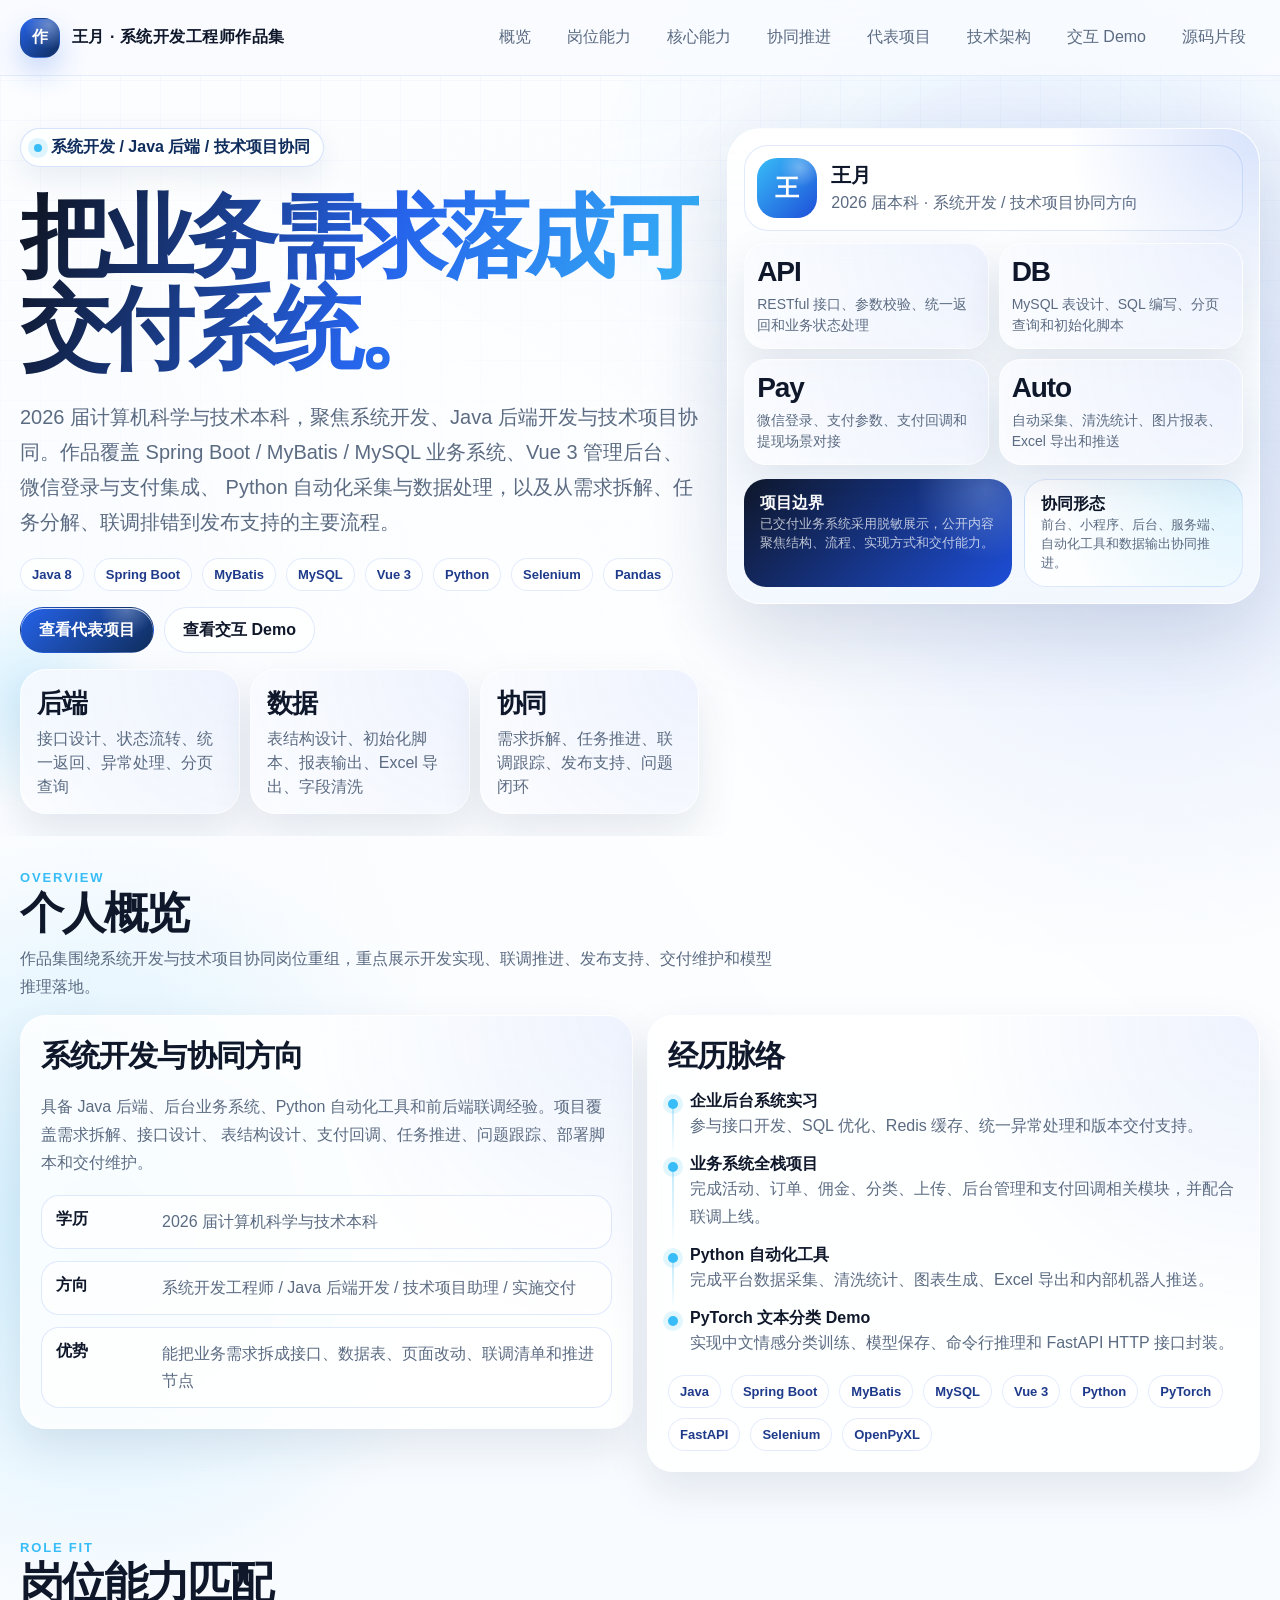
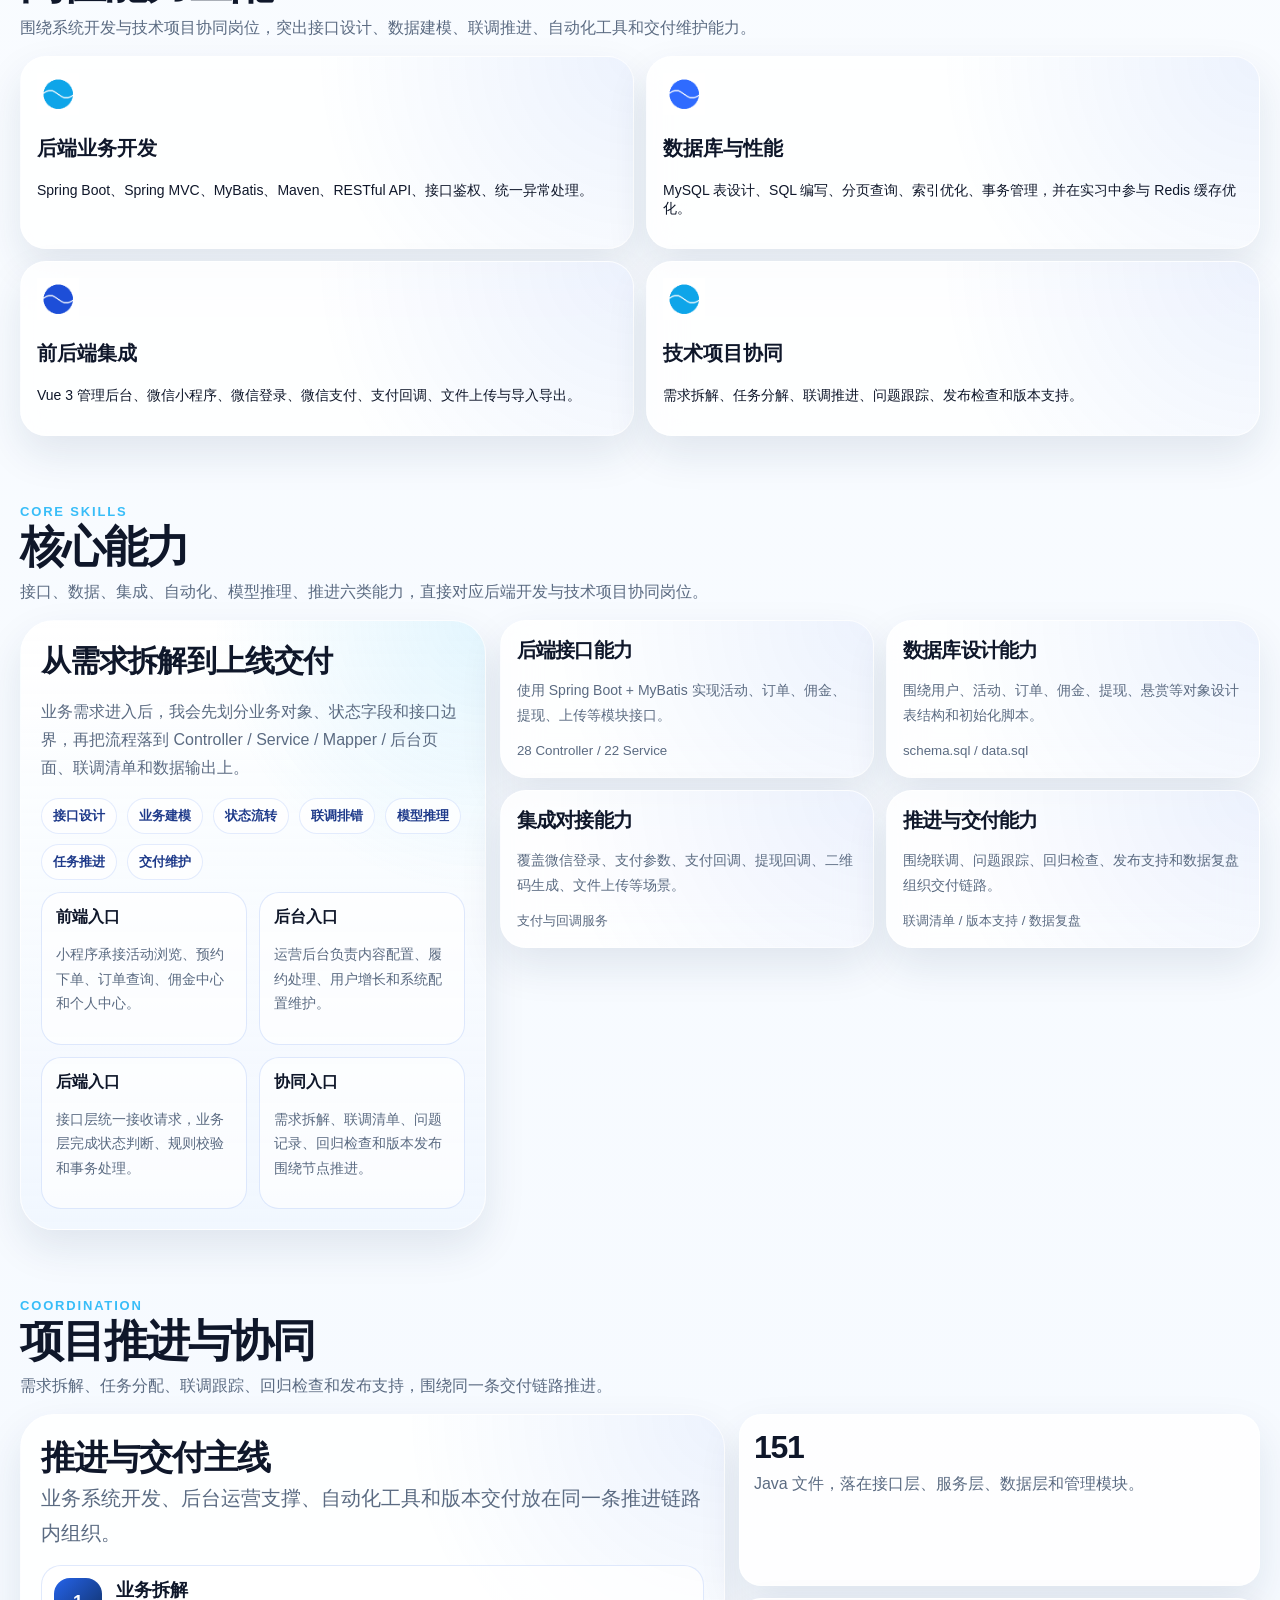
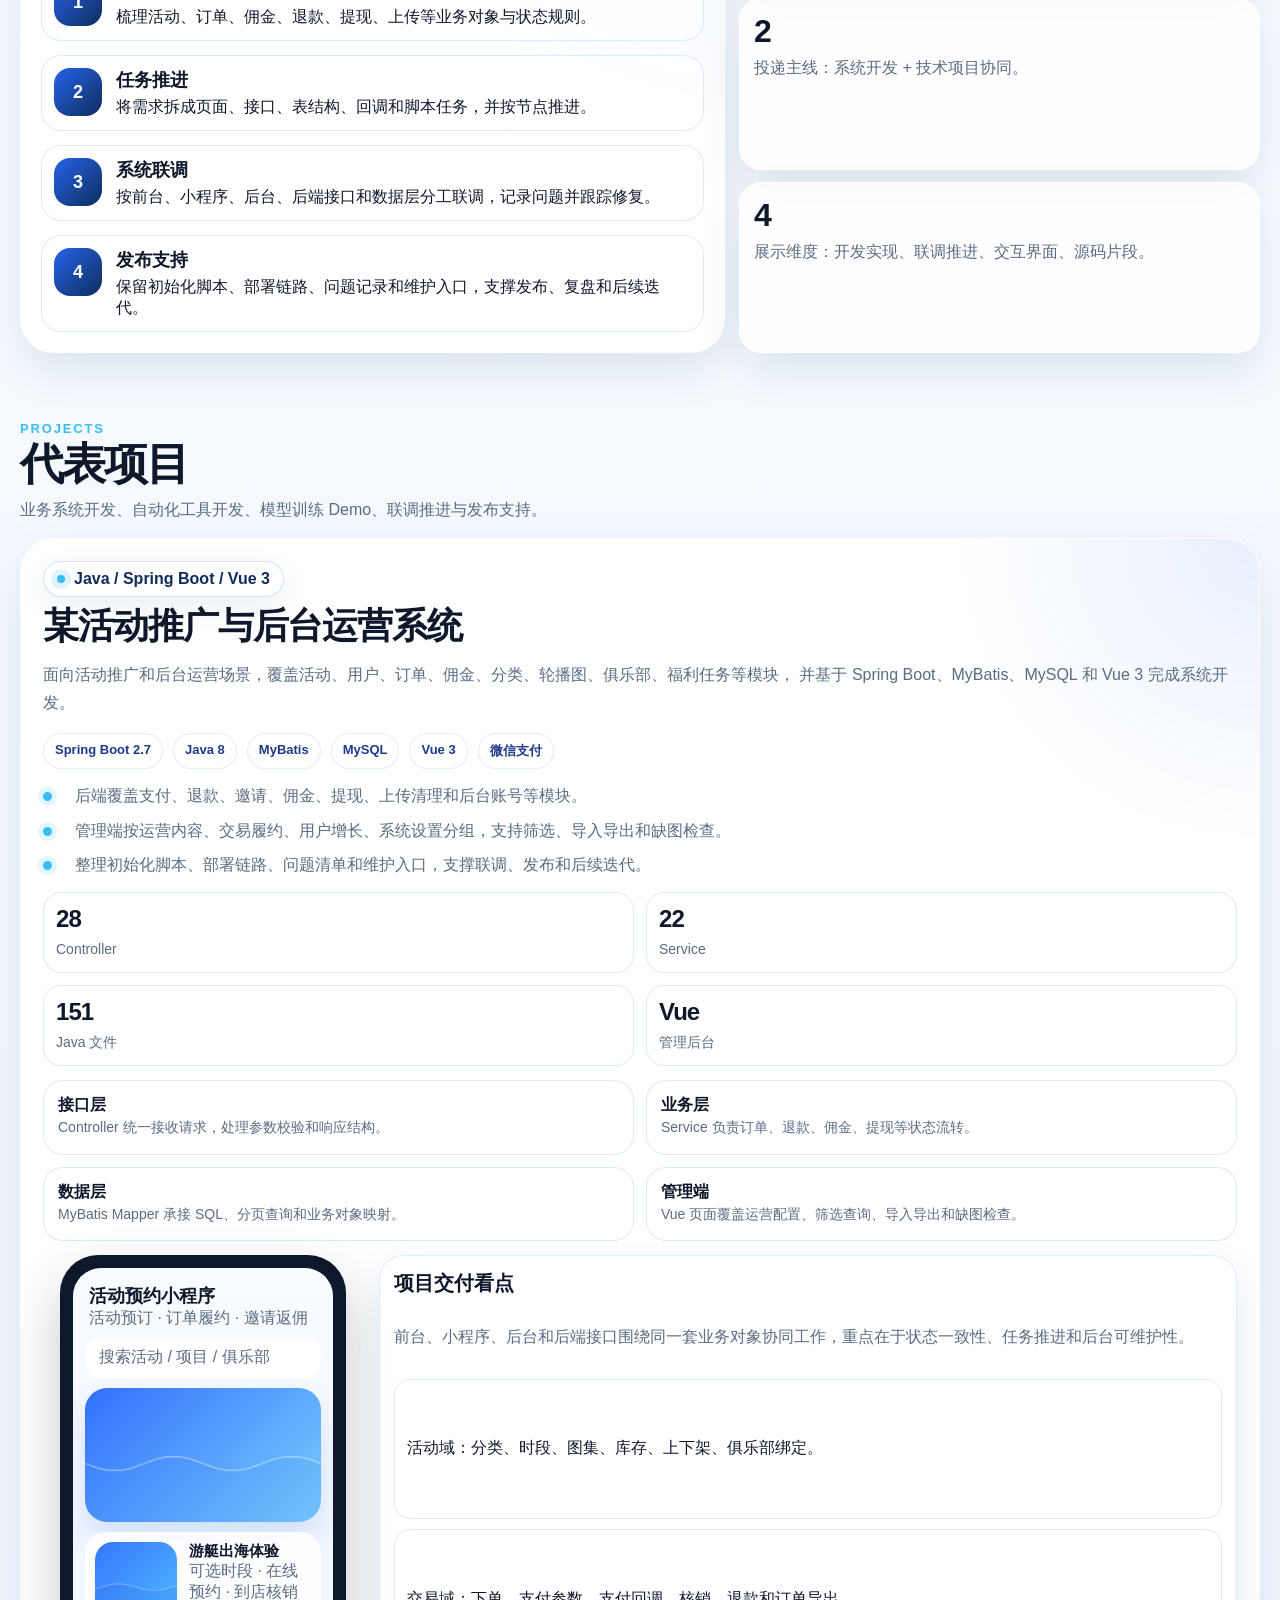
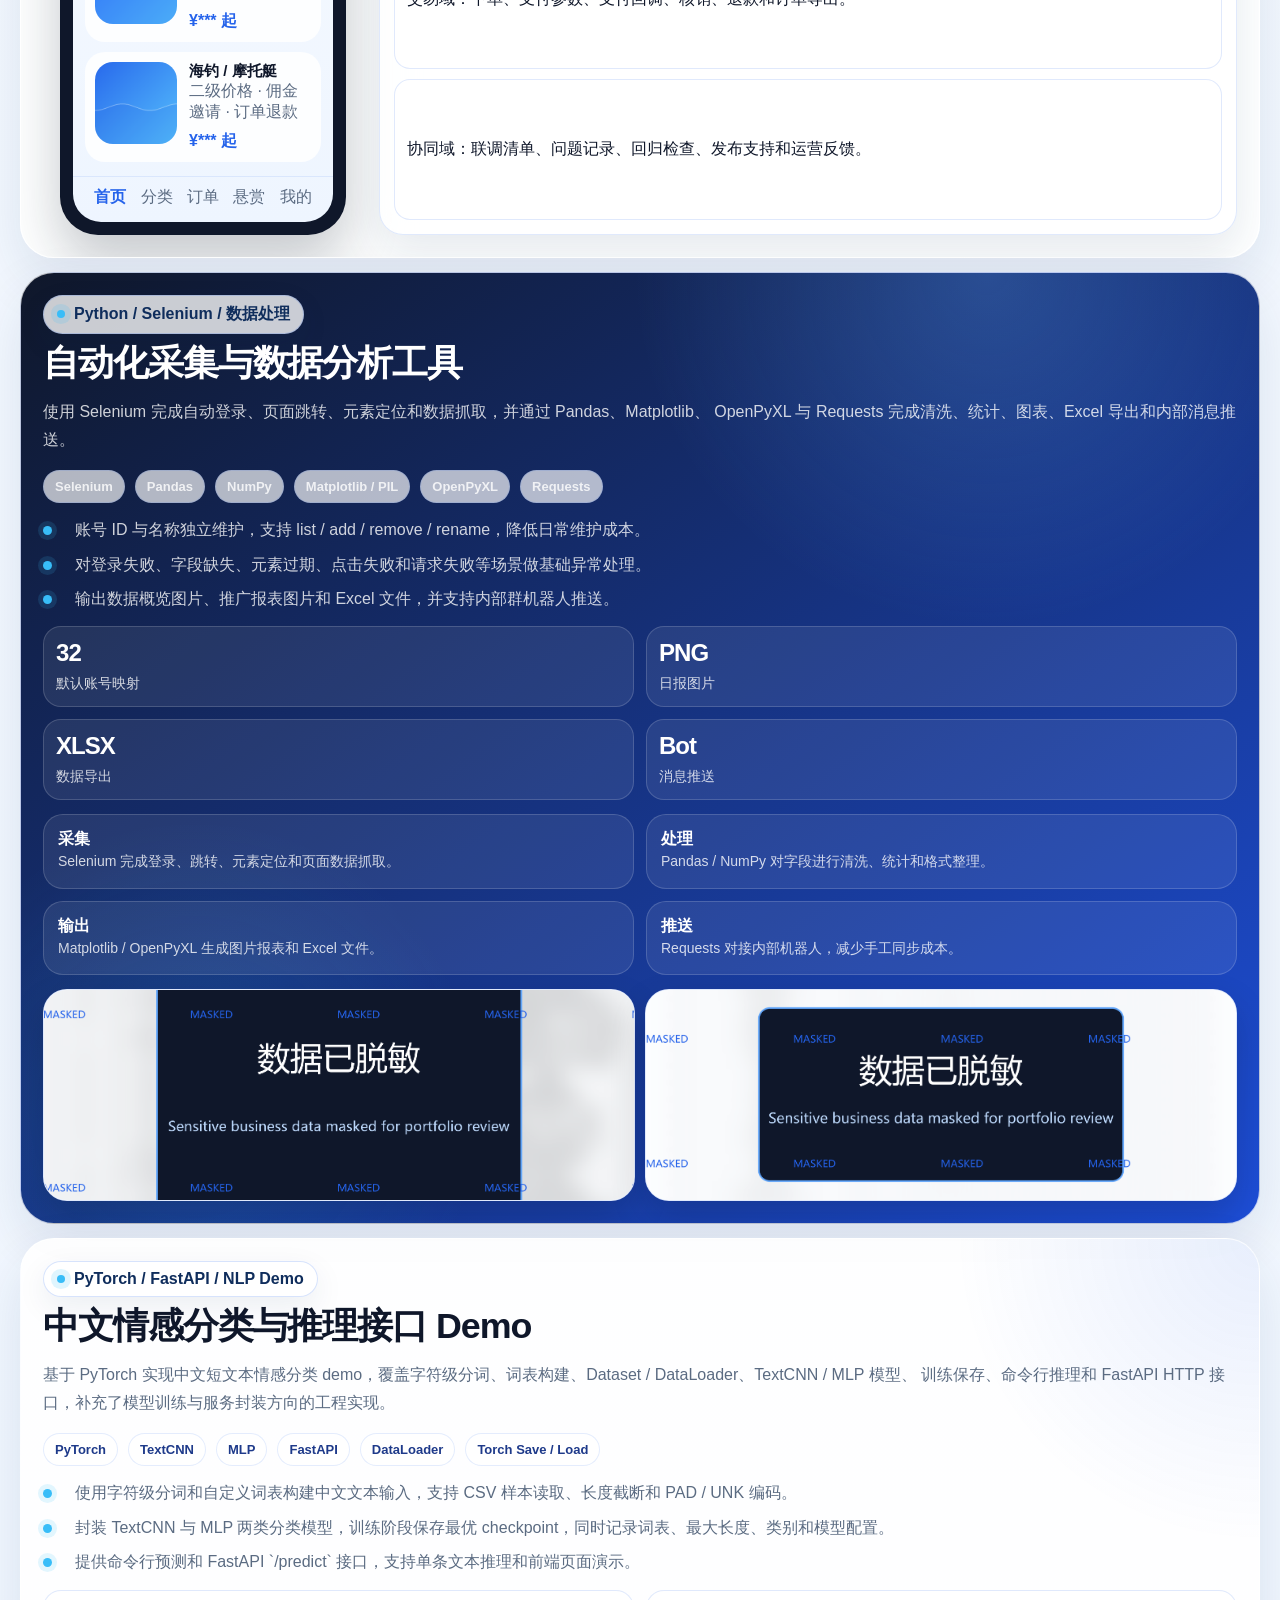
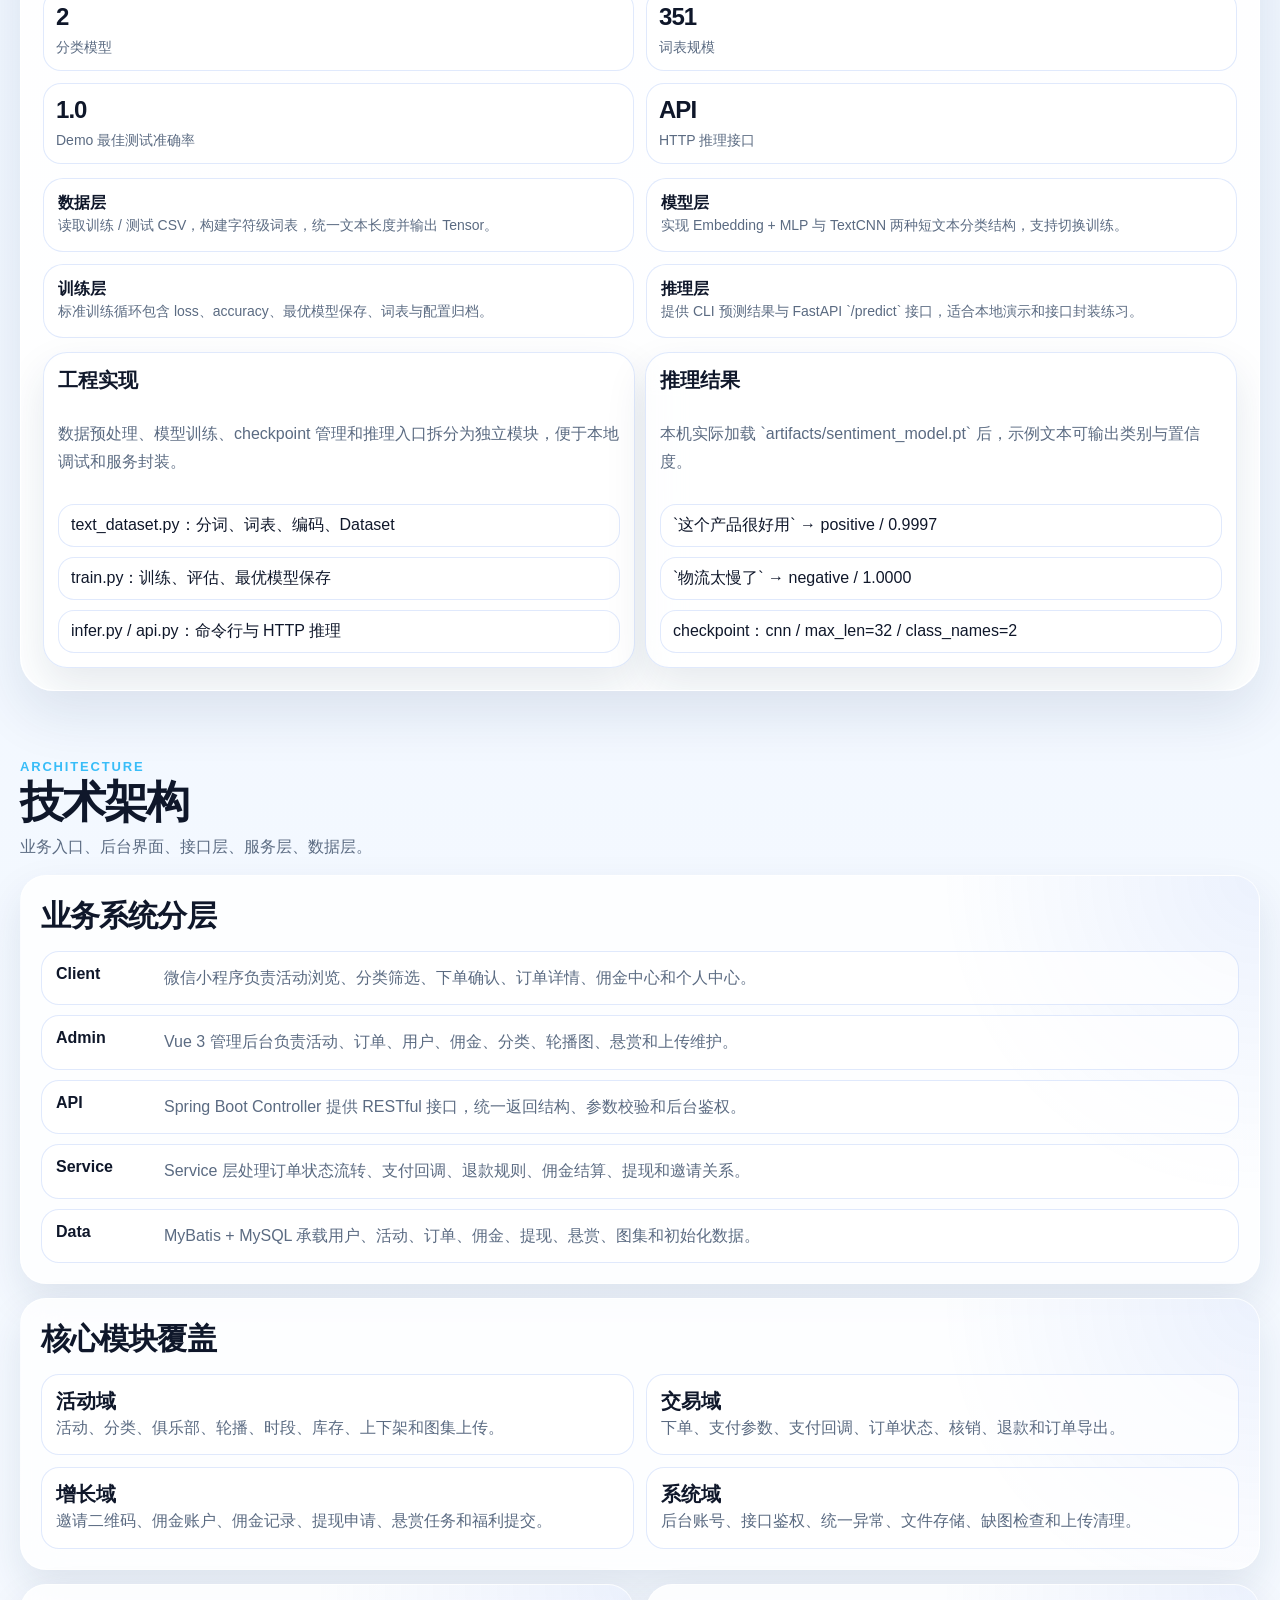
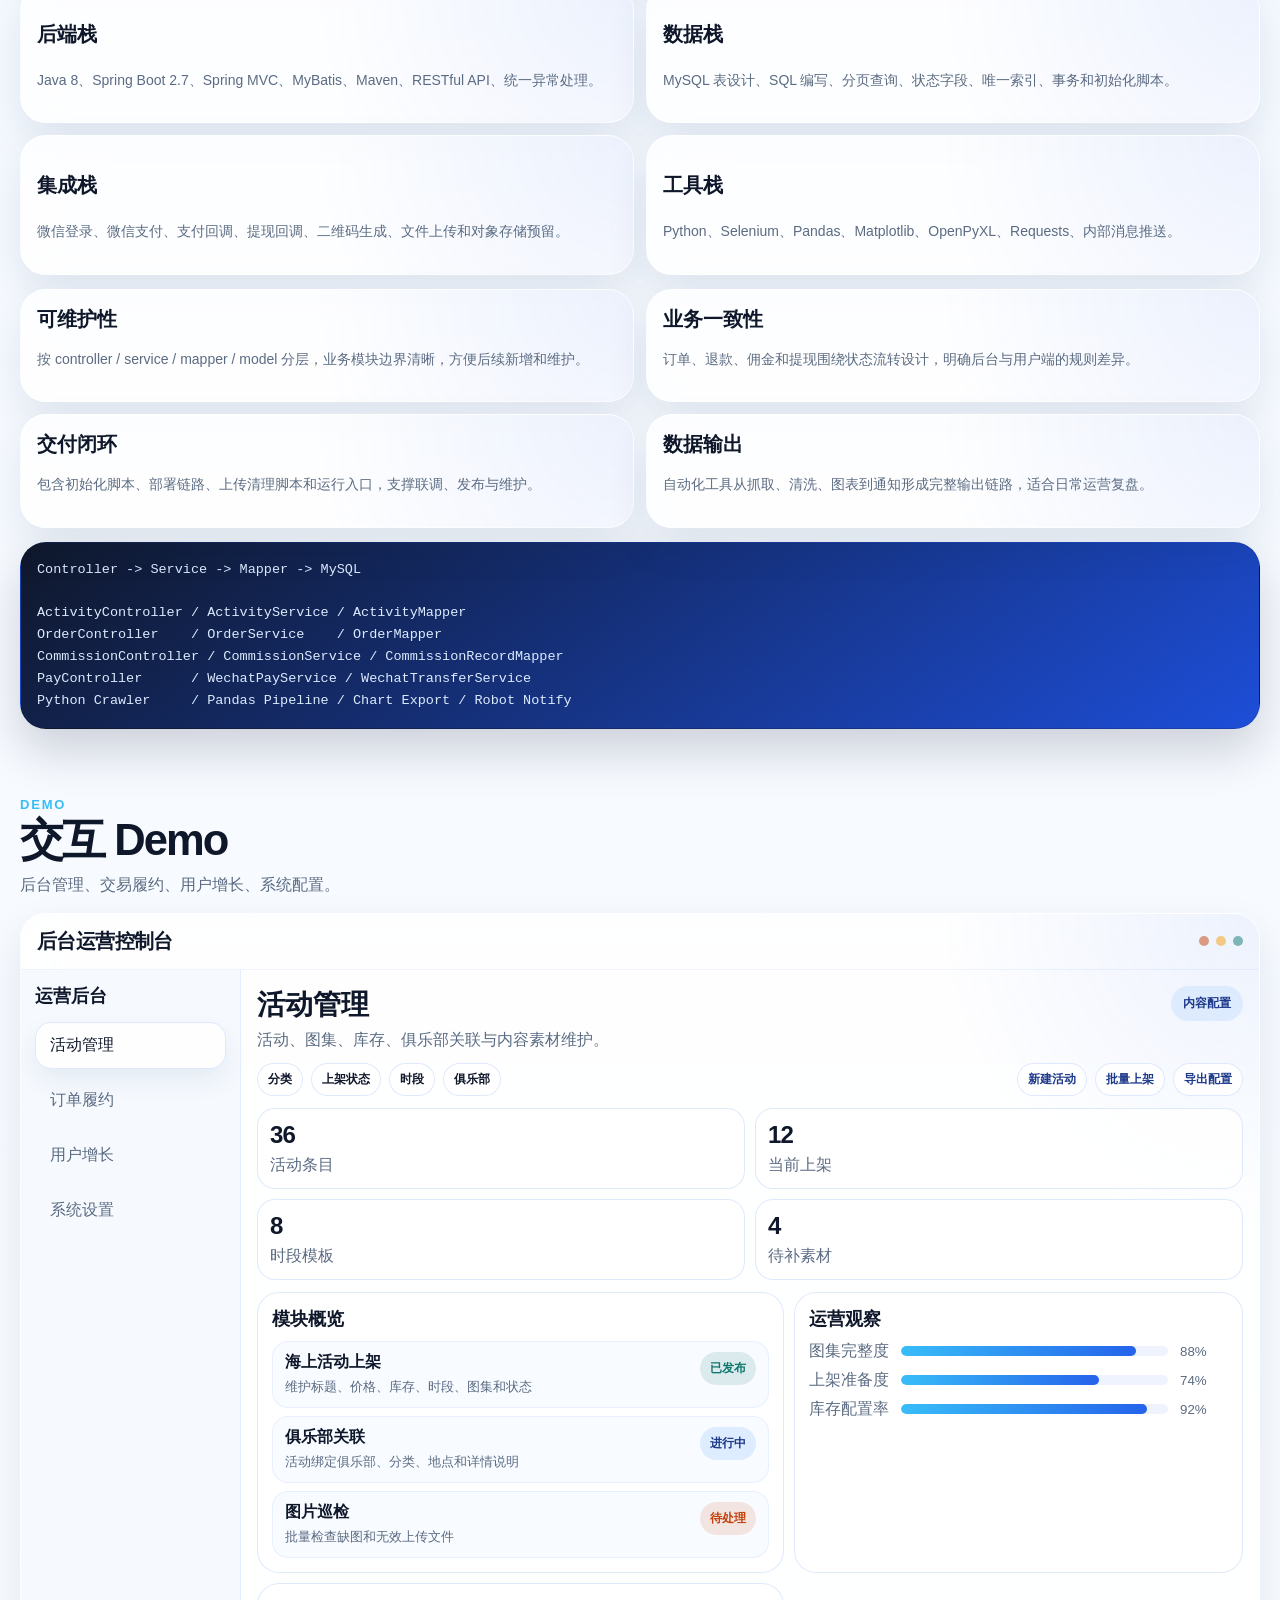
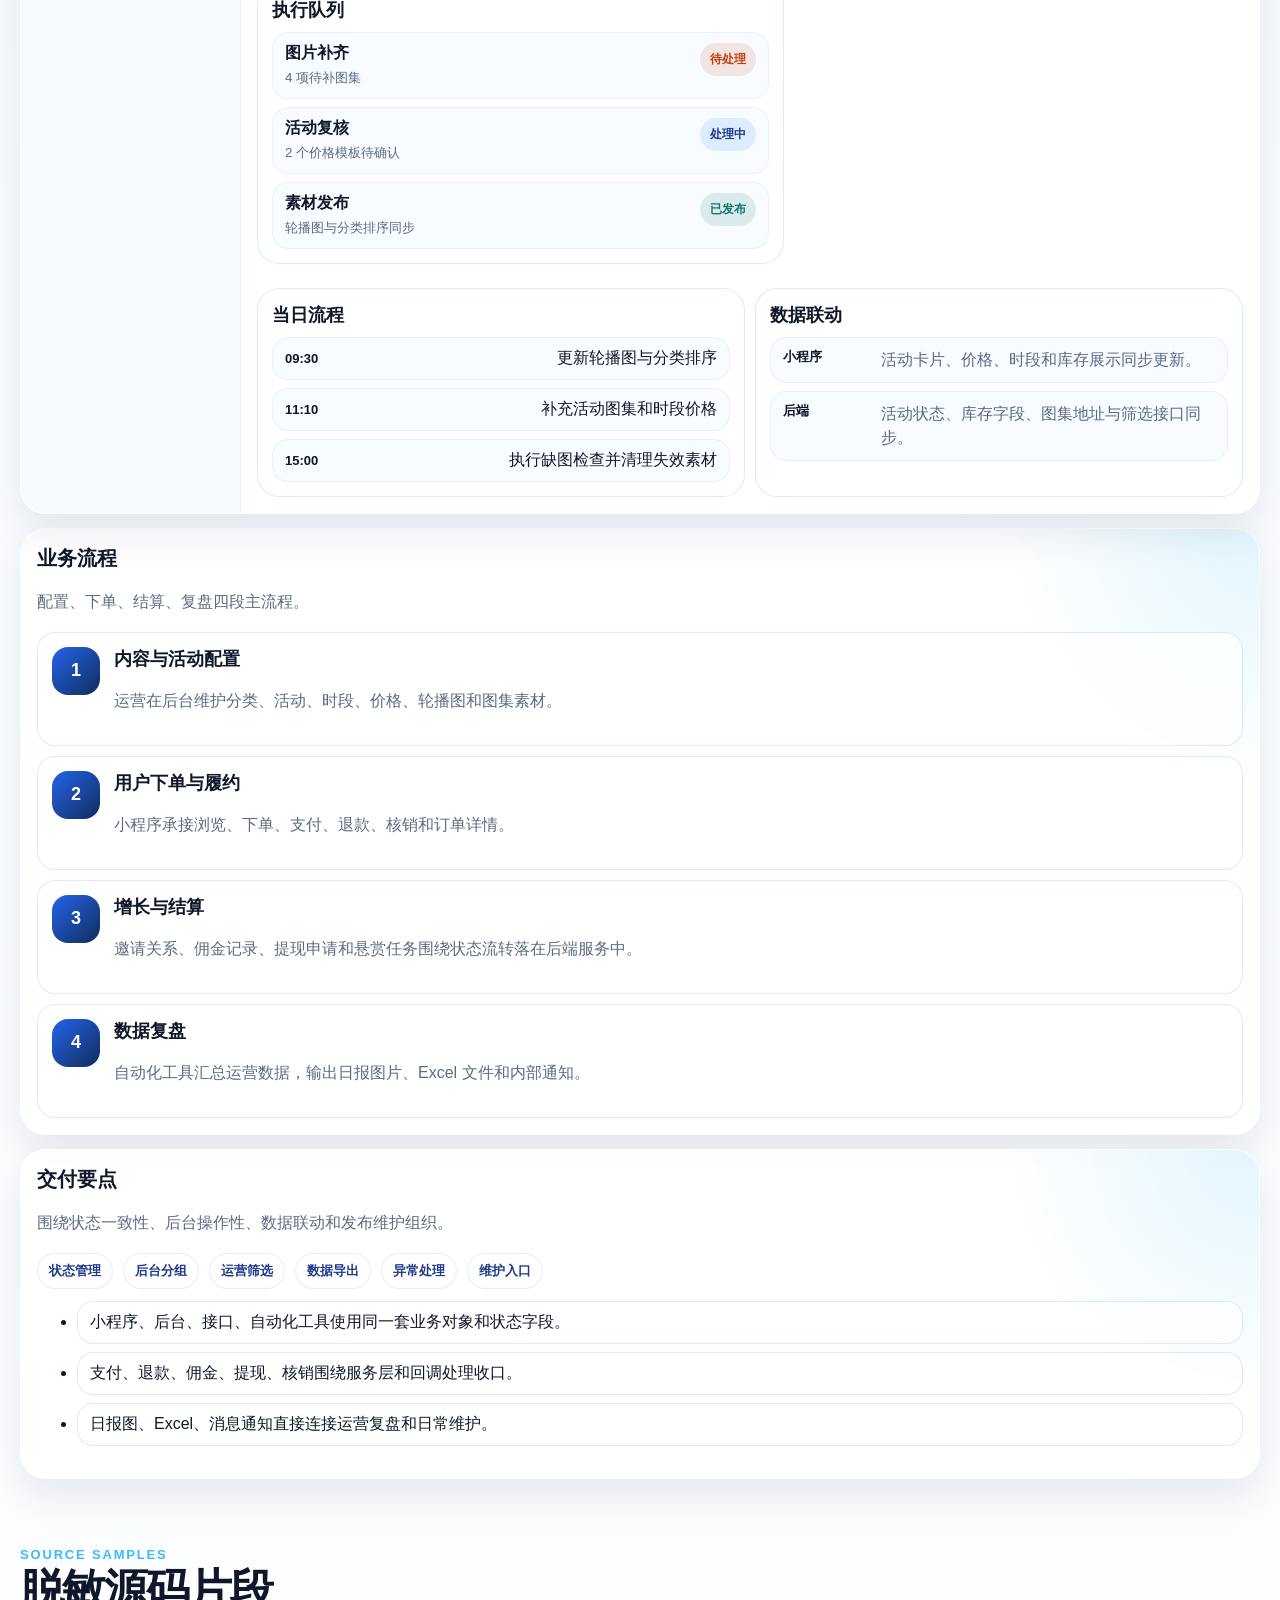
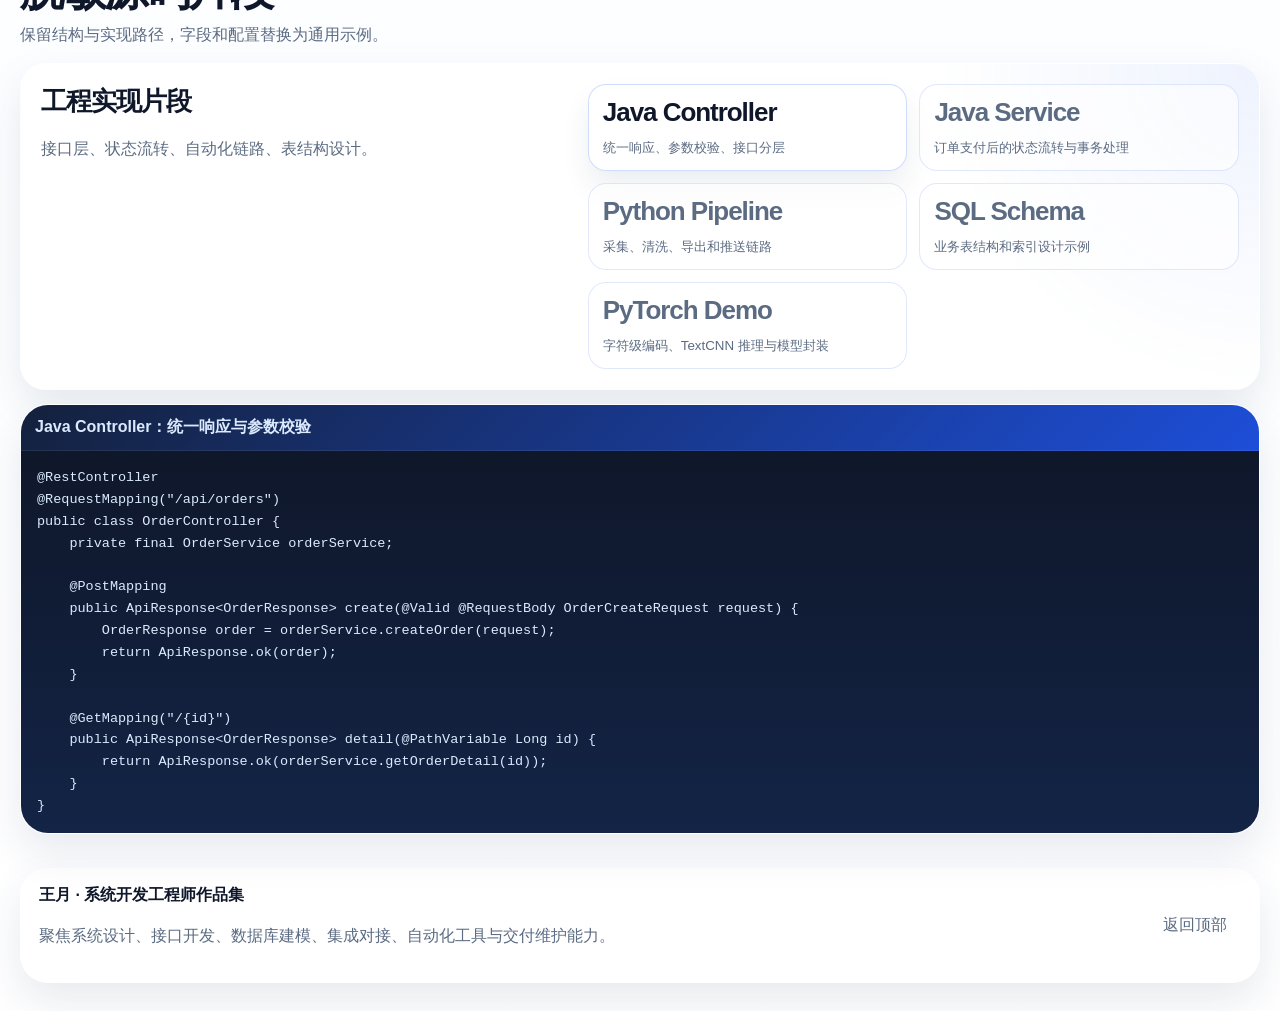
==== index.html @ f0fcd85a "add pytorch sentiment demo to portfolio" ====
<!doctype html>
<html lang="zh-CN">
  <head>
    <meta charset="UTF-8" />
    <meta name="viewport" content="width=device-width, initial-scale=1.0" />
    <title>王月 | 系统开发工程师作品集</title>
    <style>
      :root {
        --ink: #0f172a;
        --muted: #5b6b82;
        --muted-soft: #7f8ea3;
        --paper: #f7fbff;
        --paper-deep: #eef5ff;
        --card: rgba(255, 255, 255, 0.82);
        --line: rgba(37, 99, 235, 0.14);
        --line-strong: rgba(37, 99, 235, 0.22);
        --primary: #2563eb;
        --primary-deep: #0f2d5c;
        --accent: #38bdf8;
        --accent-soft: #dbeafe;
        --success: #0f766e;
        --success-soft: rgba(15, 118, 110, 0.12);
        --warning: #c2410c;
        --warning-soft: rgba(194, 65, 12, 0.12);
        --shadow-lg: 0 30px 80px rgba(15, 45, 92, 0.14);
        --shadow-md: 0 18px 42px rgba(15, 45, 92, 0.1);
        --radius-xl: 34px;
        --radius-lg: 26px;
        --radius-md: 20px;
      }

      * {
        box-sizing: border-box;
      }

      html {
        scroll-behavior: smooth;
      }

      body {
        margin: 0;
        color: var(--ink);
        font-family: "Microsoft YaHei", "Noto Sans SC", "PingFang SC", sans-serif;
        background:
          radial-gradient(circle at 8% 10%, rgba(56, 189, 248, 0.22), transparent 24rem),
          radial-gradient(circle at 88% 4%, rgba(37, 99, 235, 0.18), transparent 30rem),
          linear-gradient(180deg, #fbfdff 0%, #f1f7ff 52%, #ffffff 100%);
        overflow-x: hidden;
      }

      body::before {
        content: "";
        position: fixed;
        inset: 0;
        z-index: -2;
        pointer-events: none;
        background-image:
          linear-gradient(rgba(37, 99, 235, 0.04) 1px, transparent 1px),
          linear-gradient(90deg, rgba(37, 99, 235, 0.04) 1px, transparent 1px);
        background-size: 40px 40px;
        mask-image: linear-gradient(to bottom, rgba(0, 0, 0, 0.8), transparent 76%);
      }

      body::after {
        content: "";
        position: fixed;
        inset: -20%;
        z-index: -1;
        pointer-events: none;
        background:
          conic-gradient(from 90deg at 20% 24%, transparent, rgba(255, 255, 255, 0.64), transparent 26%),
          radial-gradient(circle at 70% 32%, rgba(147, 197, 253, 0.16), transparent 26rem);
        opacity: 0.9;
      }

      img {
        display: block;
        max-width: 100%;
      }

      button,
      a {
        font: inherit;
      }

      .shell {
        width: min(1280px, calc(100% - 40px));
        margin: 0 auto;
      }

      .nav {
        position: sticky;
        top: 0;
        z-index: 30;
        border-bottom: 1px solid rgba(37, 99, 235, 0.09);
        background: rgba(248, 251, 255, 0.84);
        backdrop-filter: blur(22px) saturate(1.2);
      }

      .nav-inner {
        display: flex;
        align-items: center;
        justify-content: space-between;
        gap: 24px;
        padding: 16px 0;
      }

      .brand {
        display: flex;
        align-items: center;
        gap: 12px;
        font-weight: 900;
        letter-spacing: 0.03em;
      }

      .brand-mark {
        display: grid;
        width: 40px;
        height: 40px;
        place-items: center;
        border: 1px solid rgba(37, 99, 235, 0.18);
        border-radius: 16px;
        color: #fff;
        background:
          radial-gradient(circle at 72% 16%, rgba(255, 255, 255, 0.34), transparent 24px),
          linear-gradient(135deg, var(--primary), var(--primary-deep));
        box-shadow: 0 14px 28px rgba(37, 99, 235, 0.24);
      }

      .nav-links {
        display: flex;
        flex-wrap: wrap;
        justify-content: flex-end;
        gap: 8px;
        scrollbar-width: none;
      }

      .nav-links::-webkit-scrollbar {
        display: none;
      }

      .nav-links a,
      .footer-link {
        padding: 10px 13px;
        border: 1px solid transparent;
        border-radius: 999px;
        color: var(--muted);
        text-decoration: none;
        transition: 0.2s ease;
        white-space: nowrap;
      }

      .nav-links a:hover,
      .footer-link:hover {
        border-color: var(--line);
        color: var(--ink);
        background: rgba(255, 255, 255, 0.82);
      }

      .hero {
        position: relative;
        padding: 52px 0 22px;
        overflow: hidden;
      }

      .hero::before {
        content: "";
        position: absolute;
        right: min(8vw, 110px);
        top: 92px;
        width: 180px;
        height: 180px;
        border: 1px solid rgba(37, 99, 235, 0.1);
        border-radius: 48px;
        background: rgba(255, 255, 255, 0.36);
        transform: rotate(18deg);
      }

      .hero::after {
        content: "";
        position: absolute;
        left: -80px;
        bottom: 28px;
        width: 220px;
        height: 220px;
        border-radius: 50%;
        background: radial-gradient(circle, rgba(56, 189, 248, 0.18), transparent 72%);
      }

      .hero-grid {
        position: relative;
        z-index: 1;
        display: grid;
        grid-template-columns: minmax(0, 1.02fr) minmax(380px, 0.8fr);
        gap: clamp(18px, 2.8vw, 28px);
        align-items: start;
      }

      .eyebrow {
        display: inline-flex;
        align-items: center;
        gap: 9px;
        padding: 8px 13px;
        border: 1px solid rgba(37, 99, 235, 0.18);
        border-radius: 999px;
        color: var(--primary-deep);
        font-weight: 800;
        background: rgba(255, 255, 255, 0.78);
        box-shadow: 0 10px 30px rgba(15, 45, 92, 0.08);
      }

      .dot {
        width: 8px;
        height: 8px;
        border-radius: 50%;
        background: var(--accent);
        box-shadow: 0 0 0 6px rgba(56, 189, 248, 0.16);
      }

      h1 {
        max-width: 850px;
        margin: 20px 0 18px;
        font-size: clamp(46px, 7vw, 96px);
        line-height: 1.02;
        letter-spacing: -0.065em;
        padding: 0.06em 0 0.08em;
        color: transparent;
        background: linear-gradient(112deg, #0f172a 4%, #2563eb 52%, #38bdf8 100%);
        background-clip: text;
        -webkit-background-clip: text;
      }

      .hero-lead,
      .section-note,
      .panel-note,
      .card p,
      .project p,
      .overview-card p,
      .timeline-item span,
      .stack-card p,
      .proof-card p,
      .ability-card p,
      .ability-column p,
      .source-copy p,
      .project-copy p,
      .pipeline-copy p,
      .mini-journal p,
      .footer-panel p {
        color: var(--muted);
        line-height: 1.75;
      }

      .hero-lead {
        max-width: 760px;
        margin: 0;
        font-size: clamp(16px, 1.7vw, 20px);
      }

      .hero-lead strong {
        color: var(--ink);
      }

      .hero-actions {
        display: flex;
        flex-wrap: wrap;
        gap: 10px;
        margin-top: 16px;
      }

      .btn {
        display: inline-flex;
        align-items: center;
        justify-content: center;
        min-height: 46px;
        padding: 0 18px;
        border: 1px solid var(--line);
        border-radius: 999px;
        color: var(--ink);
        font-weight: 800;
        text-decoration: none;
        background: rgba(255, 255, 255, 0.8);
        box-shadow: inset 0 1px 0 rgba(255, 255, 255, 0.82);
        transition: transform 0.2s ease, box-shadow 0.2s ease, background 0.2s ease;
      }

      .btn:hover {
        transform: translateY(-2px);
        box-shadow: 0 16px 30px rgba(15, 45, 92, 0.12);
      }

      .btn.primary {
        border-color: transparent;
        color: #fff;
        background:
          radial-gradient(circle at 80% 0%, rgba(255, 255, 255, 0.28), transparent 28px),
          linear-gradient(135deg, var(--primary), var(--primary-deep));
      }

      .tech-ribbon,
      .skill-cloud,
      .ability-tags,
      .tags,
      .stack-tags,
      .experience-tags {
        display: flex;
        flex-wrap: wrap;
        gap: 10px;
      }

      .tech-ribbon {
        margin-top: 18px;
      }

      .tech-ribbon span,
      .skill-cloud span,
      .ability-tags span,
      .tag,
      .stack-tags span,
      .experience-tags span {
        padding: 8px 11px;
        border: 1px solid rgba(37, 99, 235, 0.12);
        border-radius: 999px;
        color: #1e3a8a;
        font-size: 13px;
        font-weight: 900;
        background: rgba(255, 255, 255, 0.68);
      }

      .hero-meta {
        display: grid;
        grid-template-columns: repeat(3, minmax(0, 1fr));
        gap: 10px;
        margin-top: 16px;
      }

      .hero-meta-card,
      .metric,
      .capability,
      .ability-card,
      .stack-card,
      .proof-card,
      .code-card,
      .mini-journal,
      .source-copy,
      .overview-card,
      .timeline-card,
      .blueprint,
      .tech-panel,
      .panel,
      .card {
        position: relative;
        border: 1px solid rgba(255, 255, 255, 0.72);
        border-radius: var(--radius-lg);
        background:
          radial-gradient(circle at 100% 0%, rgba(37, 99, 235, 0.08), transparent 20rem),
          var(--card);
        box-shadow: var(--shadow-md);
        backdrop-filter: blur(18px);
      }

      .hero-meta-card {
        padding: 16px 16px 14px;
      }

      .hero-meta-card strong,
      .metric strong,
      .ability-card strong,
      .project-fact strong,
      .story-metric strong,
      .source-copy strong {
        display: block;
        letter-spacing: -0.04em;
      }

      .hero-meta-card strong {
        font-size: 26px;
      }

      .hero-meta-card span,
      .metric span,
      .story-metric span,
      .project-fact span,
      .ability-card small,
      .source-copy small {
        display: block;
        margin-top: 6px;
        color: var(--muted);
        line-height: 1.5;
      }

      .hero-card {
        position: relative;
        overflow: hidden;
        padding: 16px;
        border: 1px solid rgba(255, 255, 255, 0.68);
        border-radius: var(--radius-xl);
        background:
          linear-gradient(180deg, rgba(255, 255, 255, 0.92), rgba(239, 246, 255, 0.74)),
          rgba(255, 255, 255, 0.76);
        box-shadow: var(--shadow-lg);
        backdrop-filter: blur(20px);
      }

      .hero-card::before {
        content: "";
        position: absolute;
        inset: -1px -1px auto auto;
        width: 190px;
        height: 190px;
        border-bottom-left-radius: 999px;
        background: radial-gradient(circle at top right, rgba(37, 99, 235, 0.18), transparent 72%);
      }

      .profile-card {
        display: grid;
        grid-template-columns: 60px 1fr;
        gap: 14px;
        align-items: center;
        margin-bottom: 12px;
        padding: 12px;
        border: 1px solid var(--line);
        border-radius: 24px;
        background: rgba(255, 255, 255, 0.82);
      }

      .avatar {
        display: grid;
        width: 60px;
        height: 60px;
        place-items: center;
        border-radius: 20px;
        color: #fff;
        font-size: 24px;
        font-weight: 900;
        background:
          radial-gradient(circle at 72% 16%, rgba(255, 255, 255, 0.32), transparent 20px),
          linear-gradient(135deg, #38bdf8, #1d4ed8);
      }

      .profile-card strong {
        display: block;
        font-size: 20px;
      }

      .profile-card span {
        display: block;
        margin-top: 4px;
        color: var(--muted);
      }

      .metric-grid {
        display: grid;
        grid-template-columns: repeat(2, minmax(0, 1fr));
        gap: 10px;
      }

      .metric {
        min-height: 88px;
        padding: 12px;
        border-radius: 22px;
      }

      .metric strong {
        font-size: 28px;
      }

      .metric span {
        font-size: 14px;
      }

      .hero-strip {
        display: grid;
        grid-template-columns: 1.1fr 0.9fr;
        gap: 12px;
        margin-top: 14px;
      }

      .hero-strip-card {
        padding: 14px 16px;
        border-radius: 22px;
        color: #fff;
        background:
          radial-gradient(circle at 90% 10%, rgba(191, 219, 254, 0.28), transparent 70px),
          linear-gradient(135deg, #0f172a, #1d4ed8);
      }

      .hero-strip-card small {
        color: rgba(255, 255, 255, 0.72);
      }

      .hero-strip-card.alt {
        color: var(--ink);
        background:
          radial-gradient(circle at 100% 0%, rgba(56, 189, 248, 0.16), transparent 12rem),
          rgba(255, 255, 255, 0.84);
        border: 1px solid var(--line);
      }

      .hero-strip-card.alt small {
        color: var(--muted);
      }

      section {
        position: relative;
        padding: 34px 0;
      }

      .section-head {
        display: grid;
        gap: 8px;
        margin-bottom: 14px;
      }

      .section-kicker {
        margin: 0 0 6px;
        color: var(--accent);
        font-size: 13px;
        font-weight: 900;
        letter-spacing: 0.14em;
        text-transform: uppercase;
      }

      h2 {
        margin: 0;
        font-size: clamp(30px, 3.4vw, 46px);
        line-height: 1.04;
        letter-spacing: -0.045em;
      }

      .section-note {
        max-width: 760px;
        margin: 0;
      }

      .overview-grid,
      .project-grid,
      .architecture-grid,
      .demo-grid,
      .source-grid,
      .story-grid {
        display: grid;
        gap: 14px;
      }

      .overview-grid,
      .project-grid,
      .architecture-grid,
      .demo-grid {
        grid-template-columns: repeat(2, minmax(0, 1fr));
        align-items: start;
      }

      .project-grid,
      .architecture-grid,
      .demo-grid,
      .source-grid {
        grid-template-columns: 1fr;
      }

      .overview-card,
      .timeline-card,
      .blueprint,
      .tech-panel,
      .panel,
      .source-copy {
        padding: 20px;
      }

      .overview-card h3,
      .timeline-card h3,
      .blueprint h3,
      .tech-panel h3,
      .panel-title,
      .project h3,
      .source-copy h3,
      .ability-column h3 {
        margin: 0;
        letter-spacing: -0.03em;
      }

      .overview-card h3,
      .timeline-card h3,
      .blueprint h3,
      .tech-panel h3,
      .source-copy h3,
      .ability-column h3 {
        font-size: 30px;
      }

      .overview-list {
        display: grid;
        gap: 12px;
        margin-top: 18px;
      }

      .overview-item {
        display: grid;
        grid-template-columns: 92px 1fr;
        gap: 14px;
        padding: 13px 14px;
        border: 1px solid var(--line);
        border-radius: 18px;
        background: rgba(255, 255, 255, 0.62);
      }

      .overview-item strong,
      .timeline-item strong,
      .layer strong,
      .module strong,
      .project-tech-item strong,
      .source-switch button strong {
        display: block;
      }

      .overview-item span,
      .project-tech-item span,
      .module span,
      .layer span {
        color: var(--muted);
        line-height: 1.65;
      }

      .timeline {
        display: grid;
        gap: 14px;
        margin-top: 14px;
      }

      .timeline-item {
        position: relative;
        padding-left: 22px;
      }

      .timeline-item::before {
        content: "";
        position: absolute;
        left: 0;
        top: 8px;
        width: 10px;
        height: 10px;
        border-radius: 50%;
        background: var(--accent);
        box-shadow: 0 0 0 5px rgba(56, 189, 248, 0.14);
      }

      .timeline-item::after {
        content: "";
        position: absolute;
        left: 4px;
        top: 18px;
        bottom: -14px;
        width: 2px;
        background: linear-gradient(to bottom, rgba(56, 189, 248, 0.3), transparent);
      }

      .timeline-item:last-child::after {
        display: none;
      }

      .skill-cloud {
        margin-top: 18px;
      }

      .story-grid {
        grid-template-columns: 1.15fr 0.85fr;
      }

      .story-card {
        padding: 20px;
        border: 1px solid rgba(255, 255, 255, 0.74);
        border-radius: var(--radius-xl);
        background:
          radial-gradient(circle at 100% 0%, rgba(37, 99, 235, 0.08), transparent 20rem),
          rgba(255, 255, 255, 0.84);
        box-shadow: var(--shadow-md);
      }

      .story-card h3 {
        margin: 0;
        font-size: 34px;
        letter-spacing: -0.04em;
      }

      .story-flow {
        display: grid;
        gap: 14px;
        margin-top: 14px;
      }

      .story-step {
        display: grid;
        grid-template-columns: 48px 1fr;
        gap: 14px;
        align-items: start;
        padding: 12px;
        border: 1px solid var(--line);
        border-radius: 20px;
        background: rgba(255, 255, 255, 0.66);
      }

      .story-step b,
      .pipe-no {
        display: grid;
        width: 48px;
        height: 48px;
        place-items: center;
        border-radius: 16px;
        color: #fff;
        font-size: 18px;
        font-weight: 900;
        background: linear-gradient(135deg, var(--primary), var(--primary-deep));
      }

      .story-step strong {
        display: block;
        margin-bottom: 5px;
        font-size: 18px;
      }

      .story-side {
        display: grid;
        gap: 12px;
      }

      .story-metric {
        padding: 14px;
        border: 1px solid rgba(255, 255, 255, 0.74);
        border-radius: 22px;
        background: rgba(255, 255, 255, 0.82);
        box-shadow: var(--shadow-md);
      }

      .story-metric strong {
        font-size: 32px;
      }

      .capability-grid,
      .ability-grid,
      .stack-matrix,
      .tech-proof,
      .module-grid,
      .project-tech,
      .project-facts,
      .source-switch,
      .journey-grid {
        display: grid;
        gap: 12px;
      }

      .capability-grid {
        grid-template-columns: repeat(2, minmax(0, 1fr));
      }

      .capability,
      .ability-card,
      .stack-card,
      .proof-card {
        padding: 16px;
      }

      .capability img {
        width: 42px;
        height: 42px;
        margin-bottom: 12px;
      }

      .capability h3,
      .ability-card strong,
      .stack-card h3,
      .proof-card strong,
      .module strong {
        font-size: 20px;
      }

      .capability p,
      .ability-card p,
      .stack-card p,
      .proof-card p,
      .project-tech-item span,
      .journey-card p,
      .project-fact span {
        font-size: 14px;
      }

      .ability-showcase {
        display: grid;
        grid-template-columns: minmax(0, 0.76fr) minmax(0, 1.24fr);
        gap: 14px;
        align-items: start;
      }

      .ability-column {
        padding: 20px;
        border: 1px solid rgba(255, 255, 255, 0.74);
        border-radius: var(--radius-xl);
        background:
          radial-gradient(circle at 100% 0%, rgba(56, 189, 248, 0.14), transparent 17rem),
          linear-gradient(180deg, rgba(255, 255, 255, 0.92), rgba(239, 246, 255, 0.74));
        box-shadow: var(--shadow-md);
      }

      .ability-grid {
        grid-template-columns: repeat(2, minmax(0, 1fr));
      }

      .ability-card {
        min-height: 150px;
      }

      .ability-card strong {
        margin-bottom: 8px;
      }

      .journey-grid {
        grid-template-columns: repeat(2, minmax(0, 1fr));
        margin-top: 12px;
      }

      .journey-card {
        padding: 14px;
        border: 1px solid var(--line);
        border-radius: 20px;
        background: rgba(255, 255, 255, 0.62);
      }

      .journey-card strong {
        display: block;
        margin-bottom: 8px;
      }

      .project {
        position: relative;
        overflow: hidden;
        padding: clamp(18px, 1.8vw, 22px);
        border: 1px solid rgba(255, 255, 255, 0.7);
        border-radius: var(--radius-xl);
        background:
          radial-gradient(circle at 100% 0%, rgba(37, 99, 235, 0.1), transparent 19rem),
          rgba(255, 255, 255, 0.88);
        box-shadow: 0 22px 56px rgba(15, 45, 92, 0.11);
      }

      .project.dark {
        color: #fff;
        background:
          radial-gradient(circle at 78% 0%, rgba(96, 165, 250, 0.28), transparent 22rem),
          radial-gradient(circle at 14% 88%, rgba(56, 189, 248, 0.16), transparent 18rem),
          linear-gradient(145deg, #0f172a, #1d4ed8);
      }

      .project h3 {
        margin: 10px 0 12px;
        font-size: clamp(28px, 2.8vw, 40px);
        line-height: 1.08;
      }

      .project > p {
        font-size: 16px;
      }

      .project.dark p,
      .project.dark .tag,
      .project.dark .feature li,
      .project.dark .project-tech-item span,
      .project.dark .project-fact span,
      .project.dark .price,
      .project.dark .mini-card span {
        color: rgba(255, 255, 255, 0.8);
      }

      .feature {
        display: grid;
        gap: 8px;
        margin: 14px 0 0;
        padding: 0;
        list-style: none;
      }

      .feature li {
        display: grid;
        grid-template-columns: 22px 1fr;
        gap: 10px;
        color: var(--muted);
        line-height: 1.65;
      }

      .feature li::before {
        content: "";
        width: 9px;
        height: 9px;
        margin-top: 9px;
        border-radius: 50%;
        background: var(--accent);
        box-shadow: 0 0 0 5px rgba(56, 189, 248, 0.14);
      }

      .project-facts {
        grid-template-columns: repeat(2, minmax(0, 1fr));
        margin-top: 14px;
      }

      .project-fact {
        padding: 12px;
        border: 1px solid var(--line);
        border-radius: 18px;
        background: rgba(255, 255, 255, 0.58);
      }

      .project-fact strong {
        font-size: 24px;
      }

      .project-tech {
        grid-template-columns: repeat(2, minmax(0, 1fr));
        margin-top: 14px;
      }

      .project-tech-item {
        padding: 14px;
        border: 1px solid var(--line);
        border-radius: 20px;
        background: rgba(255, 255, 255, 0.56);
      }

      .project.dark .project-tech-item,
      .project.dark .project-fact {
        border-color: rgba(255, 255, 255, 0.16);
        background: rgba(255, 255, 255, 0.08);
      }

      .phone-stage,
      .report-stack {
        margin-top: 14px;
      }

      .phone-stage {
        display: grid;
        grid-template-columns: 320px minmax(0, 1fr);
        gap: 16px;
        align-items: stretch;
      }

      .phone {
        width: min(286px, 100%);
        margin: 0 auto;
        padding: 12px;
        border: 1px solid rgba(15, 23, 42, 0.1);
        border-radius: 38px;
        background: #0f172a;
        box-shadow: 0 26px 54px rgba(15, 23, 42, 0.24);
      }

      .phone-screen {
        overflow: hidden;
        border-radius: 28px;
        background: linear-gradient(180deg, #f8fbff, #eef5ff);
      }

      .phone-top {
        padding: 16px 16px 8px;
      }

      .phone-top strong {
        display: block;
        font-size: 18px;
      }

      .phone-top span,
      .mini-card span,
      .mini-journal p,
      .tabbar span {
        color: var(--muted);
      }

      .phone-body {
        padding: 0 12px 14px;
      }

      .search {
        padding: 10px 14px;
        border-radius: 16px;
        color: var(--muted);
        background: #fff;
      }

      .mini-banner {
        overflow: hidden;
        margin-top: 10px;
        border-radius: 22px;
        box-shadow: 0 18px 32px rgba(37, 99, 235, 0.16);
      }

      .mini-banner img {
        width: 100%;
        height: 134px;
        object-fit: cover;
      }

      .mini-list {
        display: grid;
        gap: 10px;
        margin-top: 10px;
      }

      .mini-card {
        display: grid;
        grid-template-columns: 82px 1fr;
        gap: 12px;
        padding: 10px;
        border-radius: 20px;
        background: rgba(255, 255, 255, 0.88);
      }

      .mini-card img {
        width: 82px;
        height: 82px;
        border-radius: 18px;
        object-fit: cover;
      }

      .mini-card strong {
        display: block;
        font-size: 15px;
      }

      .price {
        margin-top: 8px;
        color: var(--primary);
        font-weight: 900;
      }

      .tabbar {
        display: grid;
        grid-template-columns: repeat(5, minmax(0, 1fr));
        padding: 10px 14px 14px;
        text-align: center;
        border-top: 1px solid rgba(37, 99, 235, 0.1);
      }

      .tabbar b {
        color: var(--primary);
      }

      .mini-journal {
        display: grid;
        grid-template-rows: auto auto 1fr;
        padding: 14px;
        border: 1px solid var(--line);
        border-radius: 24px;
        background: rgba(255, 255, 255, 0.58);
      }

      .mini-journal h4,
      .pipeline-copy h3 {
        margin: 0 0 10px;
        font-size: 20px;
      }

      .mini-journal ul {
        display: grid;
        align-content: start;
        grid-template-rows: repeat(3, 1fr);
        gap: 10px;
        margin: 12px 0 0;
        padding: 0;
        list-style: none;
      }

      .mini-journal li {
        display: flex;
        align-items: center;
        padding: 10px 12px;
        border: 1px solid var(--line);
        border-radius: 16px;
        background: rgba(255, 255, 255, 0.62);
      }

      .report-stack {
        display: grid;
        grid-template-columns: repeat(2, minmax(0, 1fr));
        gap: 10px;
      }

      .report-frame {
        overflow: hidden;
        border: 1px solid var(--line);
        border-radius: 24px;
        background: #fff;
        box-shadow: 0 16px 36px rgba(0, 0, 0, 0.16);
      }

      .report-frame img {
        width: 100%;
        height: 210px;
        object-fit: cover;
        object-position: center;
      }

      .architecture-grid {
        margin-bottom: 14px;
      }

      .layer-stack,
      .pipeline {
        display: grid;
        gap: 10px;
        margin-top: 14px;
      }

      .layer,
      .module {
        padding: 13px 14px;
        border: 1px solid var(--line);
        border-radius: 18px;
        background: rgba(255, 255, 255, 0.62);
      }

      .layer {
        display: grid;
        grid-template-columns: 96px 1fr;
        gap: 12px;
      }

      .module-grid {
        grid-template-columns: repeat(2, minmax(0, 1fr));
        margin-top: 14px;
      }

      .stack-matrix,
      .tech-proof {
        grid-template-columns: repeat(2, minmax(0, 1fr));
        margin-top: 14px;
      }

      .code-sample {
        margin-top: 14px;
        overflow: hidden;
        border: 1px solid rgba(15, 23, 42, 0.08);
        border-radius: 26px;
        background: linear-gradient(145deg, #0f172a, #1d4ed8);
        box-shadow: 0 22px 46px rgba(15, 23, 42, 0.18);
      }

      .code-sample pre,
      .code-card pre {
        margin: 0;
        overflow-x: auto;
      }

      .code-sample code,
      .code-card code {
        display: block;
        padding: 16px;
        color: #dbeafe;
        font-family: "Consolas", "SFMono-Regular", monospace;
        font-size: 13.5px;
        line-height: 1.62;
      }

      .demo-shell {
        overflow: hidden;
        padding: 0;
      }

      .panel-head {
        display: flex;
        align-items: center;
        justify-content: space-between;
        gap: 12px;
        padding: 14px 16px;
        border-bottom: 1px solid rgba(37, 99, 235, 0.08);
      }

      .panel-title {
        font-size: 20px;
        font-weight: 900;
      }

      .lights {
        display: flex;
        gap: 7px;
      }

      .lights span {
        width: 10px;
        height: 10px;
        border-radius: 50%;
        background: rgba(37, 99, 235, 0.2);
      }

      .lights span:first-child {
        background: rgba(194, 65, 12, 0.5);
      }

      .lights span:nth-child(2) {
        background: rgba(245, 158, 11, 0.5);
      }

      .lights span:last-child {
        background: rgba(15, 118, 110, 0.5);
      }

      .admin-shell {
        display: grid;
        grid-template-columns: 220px 1fr;
        min-height: 520px;
      }

      .admin-side {
        padding: 14px;
        border-right: 1px solid rgba(37, 99, 235, 0.08);
        background: rgba(239, 246, 255, 0.58);
      }

      .admin-side strong {
        display: block;
        margin-bottom: 14px;
        font-size: 18px;
      }

      .admin-side button {
        width: 100%;
        margin-bottom: 8px;
        padding: 12px 14px;
        border: 1px solid transparent;
        border-radius: 16px;
        color: var(--muted);
        text-align: left;
        cursor: pointer;
        background: transparent;
        transition: 0.18s ease;
      }

      .admin-side button:hover,
      .admin-side button.active {
        border-color: var(--line);
        color: var(--ink);
        background: rgba(255, 255, 255, 0.88);
        box-shadow: 0 12px 24px rgba(15, 45, 92, 0.08);
      }

      .admin-main {
        padding: 16px;
      }

      .dashboard-head {
        display: flex;
        align-items: start;
        justify-content: space-between;
        gap: 12px;
      }

      .dashboard-head h3 {
        margin: 0;
        font-size: 28px;
      }

      .dashboard-head p {
        margin: 6px 0 0;
        color: var(--muted);
      }

      .dashboard-badge {
        padding: 9px 12px;
        border-radius: 999px;
        color: #1e3a8a;
        font-size: 12px;
        font-weight: 900;
        background: rgba(219, 234, 254, 0.88);
      }

      .dashboard-toolbar {
        display: flex;
        flex-wrap: wrap;
        align-items: center;
        justify-content: space-between;
        gap: 10px;
        margin-top: 12px;
      }

      .toolbar-chips,
      .toolbar-actions,
      .inline-tags {
        display: flex;
        flex-wrap: wrap;
        gap: 8px;
      }

      .toolbar-chips span,
      .toolbar-actions button,
      .inline-tags span {
        padding: 7px 10px;
        border: 1px solid var(--line);
        border-radius: 999px;
        font-size: 12px;
        font-weight: 800;
        background: rgba(255, 255, 255, 0.88);
      }

      .toolbar-actions button {
        color: #1e3a8a;
        cursor: default;
      }

      .dashboard-metrics {
        display: grid;
        grid-template-columns: repeat(2, minmax(0, 1fr));
        gap: 10px;
        margin-top: 12px;
      }

      .dashboard-metric {
        padding: 12px;
        border: 1px solid var(--line);
        border-radius: 18px;
        background: rgba(255, 255, 255, 0.86);
      }

      .dashboard-metric strong {
        display: block;
        font-size: 24px;
        letter-spacing: -0.04em;
      }

      .dashboard-metric span {
        display: block;
        margin-top: 6px;
        color: var(--muted);
      }

      .dashboard-grid {
        display: grid;
        grid-template-columns: 1.08fr 0.92fr;
        gap: 10px;
        margin-top: 12px;
      }

      .dashboard-grid.bottom {
        grid-template-columns: 1fr 1fr;
      }

      .dashboard-card {
        padding: 14px;
        border: 1px solid var(--line);
        border-radius: 22px;
        background: rgba(255, 255, 255, 0.86);
      }

      .dashboard-card h4 {
        margin: 0 0 10px;
        font-size: 18px;
      }

      .table {
        display: grid;
        gap: 8px;
      }

      .queue-list,
      .sync-list {
        display: grid;
        gap: 8px;
      }

      .row {
        display: flex;
        align-items: start;
        justify-content: space-between;
        gap: 12px;
        padding: 10px 12px;
        border: 1px solid rgba(37, 99, 235, 0.08);
        border-radius: 16px;
        background: rgba(248, 251, 255, 0.94);
      }

      .row strong {
        display: block;
        margin-bottom: 4px;
      }

      .row small {
        display: block;
        color: var(--muted);
        line-height: 1.5;
      }

      .sync-item {
        display: grid;
        grid-template-columns: 88px 1fr;
        gap: 10px;
        padding: 10px 12px;
        border: 1px solid rgba(37, 99, 235, 0.08);
        border-radius: 16px;
        background: rgba(248, 251, 255, 0.92);
      }

      .sync-item strong {
        font-size: 13px;
      }

      .sync-item span {
        color: var(--muted);
        line-height: 1.5;
      }

      .status {
        padding: 8px 10px;
        border-radius: 999px;
        font-size: 12px;
        font-weight: 900;
        white-space: nowrap;
        background: rgba(219, 234, 254, 0.9);
        color: #1e3a8a;
      }

      .status.success {
        background: var(--success-soft);
        color: var(--success);
      }

      .status.warn {
        background: var(--warning-soft);
        color: var(--warning);
      }

      .chart {
        display: grid;
        gap: 8px;
      }

      .bar-line {
        display: grid;
        grid-template-columns: 80px 1fr 48px;
        gap: 12px;
        align-items: center;
      }

      .bar-line span,
      .bar-line small {
        color: var(--muted);
      }

      .bar-track {
        overflow: hidden;
        height: 10px;
        border-radius: 999px;
        background: rgba(37, 99, 235, 0.08);
      }

      .bar {
        height: 100%;
        border-radius: inherit;
        background: linear-gradient(90deg, var(--accent), var(--primary));
      }

      .dashboard-timeline {
        display: grid;
        gap: 8px;
      }

      .dashboard-timeline li {
        display: flex;
        align-items: center;
        justify-content: space-between;
        gap: 12px;
        padding: 10px 12px;
        border: 1px solid rgba(37, 99, 235, 0.08);
        border-radius: 16px;
        background: rgba(248, 251, 255, 0.92);
      }

      .dashboard-timeline b {
        font-size: 13px;
      }

      .pipeline-grid {
        display: grid;
        grid-template-columns: 1fr;
        gap: 14px;
      }

      .pipeline-copy {
        padding: 16px;
        border: 1px solid rgba(255, 255, 255, 0.72);
        border-radius: var(--radius-lg);
        background:
          radial-gradient(circle at 100% 0%, rgba(56, 189, 248, 0.14), transparent 16rem),
          rgba(255, 255, 255, 0.84);
        box-shadow: var(--shadow-md);
      }

      .pipe-step {
        display: grid;
        grid-template-columns: 48px 1fr;
        gap: 14px;
        padding: 14px;
        border: 1px solid var(--line);
        border-radius: 18px;
        background: rgba(255, 255, 255, 0.64);
      }

      .pipe-step h3 {
        margin: 0 0 6px;
        font-size: 18px;
      }

      .pipeline-points {
        display: grid;
        gap: 8px;
        margin-top: 12px;
      }

      .pipeline-points li {
        padding: 10px 12px;
        border: 1px solid var(--line);
        border-radius: 16px;
        background: rgba(255, 255, 255, 0.64);
      }

      .source-grid {
        align-items: start;
      }

      .source-copy {
        display: grid;
        grid-template-columns: minmax(0, 0.9fr) minmax(0, 1.1fr);
        align-items: start;
        gap: 14px;
      }

      .source-copy strong {
        font-size: 26px;
      }

      .source-switch {
        grid-template-columns: repeat(2, minmax(0, 1fr));
      }

      .source-switch button {
        display: grid;
        gap: 4px;
        width: 100%;
        padding: 12px 14px;
        border: 1px solid var(--line);
        border-radius: 18px;
        color: var(--muted);
        text-align: left;
        cursor: pointer;
        background: rgba(255, 255, 255, 0.62);
        transition: 0.18s ease;
      }

      .source-switch button.active,
      .source-switch button:hover {
        border-color: var(--line-strong);
        color: var(--ink);
        background: rgba(255, 255, 255, 0.9);
        box-shadow: 0 16px 28px rgba(15, 45, 92, 0.08);
      }

      .source-switch button small {
        color: var(--muted);
      }

      .code-grid {
        display: grid;
        gap: 10px;
      }

      .code-card {
        overflow: hidden;
        border-radius: 28px;
      }

      .code-title {
        padding: 12px 14px;
        border-bottom: 1px solid rgba(255, 255, 255, 0.08);
        color: #dbeafe;
        font-weight: 900;
        background: linear-gradient(135deg, #14213d, #1d4ed8);
      }

      .code-card pre {
        background: linear-gradient(180deg, #0f172a, #132446);
      }

      .footer {
        padding: 0 0 28px;
      }

      .footer-panel {
        display: flex;
        align-items: center;
        justify-content: space-between;
        gap: 24px;
        padding: 16px 18px;
        border: 1px solid rgba(255, 255, 255, 0.7);
        border-radius: 28px;
        background: rgba(255, 255, 255, 0.8);
        box-shadow: var(--shadow-md);
      }

      .overview-grid > *,
      .project-grid > *,
      .architecture-grid > *,
      .demo-grid > *,
      .source-grid > *,
      .story-grid > *,
      .admin-main,
      .dashboard-card,
      .code-card,
      .project,
      .panel {
        min-width: 0;
      }

      .reveal {
        opacity: 1;
        transform: none;
      }

      .reveal.in {
        opacity: 1;
        transform: none;
      }

      .delay-1 {
        transition-delay: 0s;
      }

      .delay-2 {
        transition-delay: 0s;
      }

      @media (max-width: 1080px) {
        .hero-grid,
        .story-grid,
        .ability-showcase,
        .source-grid,
        .demo-grid,
        .project-grid,
        .overview-grid,
        .architecture-grid {
          grid-template-columns: 1fr;
        }

        .phone-stage,
        .pipeline-grid,
        .source-copy,
        .dashboard-grid {
          grid-template-columns: 1fr;
        }

        .capability-grid,
        .stack-matrix,
        .tech-proof {
          grid-template-columns: repeat(2, minmax(0, 1fr));
        }
      }

      @media (max-width: 920px) {
        .nav-inner {
          align-items: flex-start;
          flex-direction: column;
          gap: 12px;
        }

        .nav-links {
          justify-content: flex-start;
          width: 100%;
        }

        .hero-meta,
        .metric-grid,
        .capability-grid,
        .ability-grid,
        .module-grid,
        .project-tech,
        .project-facts,
        .stack-matrix,
        .tech-proof,
        .dashboard-metrics {
          grid-template-columns: repeat(2, minmax(0, 1fr));
        }

        .admin-shell {
          grid-template-columns: 1fr;
          min-height: 0;
        }

        .admin-side {
          border-right: 0;
          border-bottom: 1px solid rgba(37, 99, 235, 0.08);
        }

        .admin-side strong {
          margin-bottom: 12px;
        }

        .layer,
        .overview-item,
        .bar-line {
          grid-template-columns: 1fr;
        }

      }

      @media (max-width: 620px) {
        .shell {
          width: min(100% - 24px, 1240px);
        }

        .nav-inner {
          gap: 10px;
          padding: 12px 0;
        }

        .brand {
          gap: 10px;
        }

        .brand span {
          font-size: 14px;
          line-height: 1.3;
        }

        .brand-mark {
          width: 36px;
          height: 36px;
          border-radius: 14px;
        }

        .nav-links {
          gap: 6px;
          width: 100%;
          overflow-x: auto;
          flex-wrap: nowrap;
          padding-bottom: 2px;
        }

        .nav-links a {
          flex: 0 0 auto;
          padding: 8px 10px;
          font-size: 13px;
          border-color: var(--line);
          background: rgba(255, 255, 255, 0.72);
        }

        .hero {
          padding-top: 34px;
        }

        section {
          padding: 38px 0;
        }

        h1 {
          margin: 16px 0 14px;
          font-size: clamp(34px, 12vw, 58px);
          line-height: 0.98;
          letter-spacing: -0.07em;
          padding: 0.04em 0 0.06em;
        }

        .hero-lead {
          font-size: 15px;
          line-height: 1.7;
        }

        .tech-ribbon {
          gap: 8px;
          margin-top: 18px;
        }

        .tech-ribbon span {
          padding: 7px 10px;
          font-size: 12px;
        }

        .hero-actions {
          gap: 10px;
          margin-top: 18px;
        }

        .btn {
          min-height: 42px;
          padding: 0 16px;
        }

        .hero-meta {
          grid-template-columns: repeat(2, minmax(0, 1fr));
        }

        .hero-meta-card:last-child {
          grid-column: 1 / -1;
        }

        .metric-grid,
        .ability-grid,
        .module-grid,
        .project-tech,
        .capability-grid {
          grid-template-columns: 1fr;
        }

        .project-facts,
        .dashboard-metrics,
        .report-stack,
        .journey-grid,
        .stack-matrix,
        .tech-proof {
          grid-template-columns: repeat(2, minmax(0, 1fr));
        }

        .source-switch {
          grid-template-columns: 1fr;
        }

        .hero-strip,
        .phone-stage {
          grid-template-columns: 1fr;
        }

        .overview-card,
        .timeline-card,
        .blueprint,
        .tech-panel,
        .panel,
        .source-copy,
        .story-card {
          padding: 22px;
          border-radius: 24px;
        }

        .hero-card {
          padding: 14px;
          border-radius: 28px;
        }

        .profile-card {
          grid-template-columns: 50px 1fr;
          gap: 12px;
          padding: 12px;
          border-radius: 20px;
        }

        .avatar {
          width: 50px;
          height: 50px;
          border-radius: 16px;
          font-size: 20px;
        }

        .metric {
          min-height: 0;
          padding: 12px;
        }

        .metric strong {
          font-size: 24px;
        }

        .metric span {
          font-size: 13px;
        }

        .hero-meta-card {
          padding: 14px;
        }

        .hero-meta-card strong {
          font-size: 22px;
        }

        .overview-card h3,
        .timeline-card h3,
        .blueprint h3,
        .tech-panel h3,
        .source-copy h3,
        .ability-column h3,
        .project h3,
        .story-card h3,
        .dashboard-head h3,
        h2 {
          font-size: clamp(26px, 8vw, 38px);
        }

        .capability,
        .ability-card,
        .stack-card,
        .proof-card,
        .journey-card,
        .project-tech-item,
        .project-fact,
        .dashboard-metric,
        .mini-journal li {
          border-radius: 18px;
        }

        .project {
          padding: 18px;
          border-radius: 28px;
        }

        .project > p {
          font-size: 15px;
        }

        .feature {
          gap: 8px;
          margin-top: 14px;
        }

        .feature li {
          line-height: 1.58;
        }

        .phone {
          width: min(240px, 100%);
          padding: 12px;
          border-radius: 32px;
        }

        .phone-screen {
          border-radius: 22px;
        }

        .phone-top {
          padding: 14px 14px 8px;
        }

        .phone-body {
          padding: 0 10px 12px;
        }

        .mini-banner img {
          height: 116px;
        }

        .mini-card {
          grid-template-columns: 64px 1fr;
          gap: 10px;
          padding: 10px;
          border-radius: 18px;
        }

        .mini-card img {
          width: 64px;
          height: 64px;
          border-radius: 14px;
        }

        .mini-card strong {
          font-size: 14px;
        }

        .price {
          font-size: 13px;
        }

        .report-frame {
          border-radius: 18px;
        }

        .report-frame img {
          height: 120px;
        }

        .code-title {
          padding: 12px 14px;
          font-size: 14px;
        }

        .code-sample code,
        .code-card code {
          padding: 14px;
          font-size: 12.5px;
          line-height: 1.56;
        }

        .dashboard-head {
          gap: 10px;
          flex-direction: column;
        }

        .dashboard-badge {
          align-self: flex-start;
        }

        .panel-head {
          padding: 14px 16px;
        }

        .panel-title {
          font-size: 18px;
        }

        .admin-side {
          display: grid;
          grid-template-columns: repeat(2, minmax(0, 1fr));
          gap: 8px;
        }

        .admin-side strong {
          grid-column: 1 / -1;
        }

        .admin-side button {
          margin-bottom: 0;
        }

        .footer-panel {
          align-items: flex-start;
          flex-direction: column;
        }
      }
    </style>
  </head>
  <body>
    <nav class="nav">
      <div class="shell nav-inner">
        <div class="brand">
          <div class="brand-mark">作</div>
          <span>王月 · 系统开发工程师作品集</span>
        </div>
        <div class="nav-links">
          <a href="#overview">概览</a>
          <a href="#fit">岗位能力</a>
          <a href="#ability">核心能力</a>
          <a href="#coordination">协同推进</a>
          <a href="#projects">代表项目</a>
          <a href="#architecture">技术架构</a>
          <a href="#demo">交互 Demo</a>
          <a href="#source">源码片段</a>
        </div>
      </div>
    </nav>

    <header class="hero">
      <div class="shell hero-grid">
        <div class="reveal">
          <div class="eyebrow"><span class="dot"></span>系统开发 / Java 后端 / 技术项目协同</div>
          <h1>把业务需求落成可交付系统。</h1>
          <p class="hero-lead">
            2026 届计算机科学与技术本科，聚焦系统开发、Java 后端开发与技术项目协同。作品覆盖
            Spring Boot / MyBatis / MySQL 业务系统、Vue 3 管理后台、微信登录与支付集成、
            Python 自动化采集与数据处理，以及从需求拆解、任务分解、联调排错到发布支持的主要流程。
          </p>

          <div class="tech-ribbon" aria-label="核心技术栈">
            <span>Java 8</span>
            <span>Spring Boot</span>
            <span>MyBatis</span>
            <span>MySQL</span>
            <span>Vue 3</span>
            <span>Python</span>
            <span>Selenium</span>
            <span>Pandas</span>
          </div>

          <div class="hero-actions">
            <a class="btn primary" href="#projects">查看代表项目</a>
            <a class="btn" href="#demo">查看交互 Demo</a>
          </div>

          <div class="hero-meta">
            <div class="hero-meta-card">
              <strong>后端</strong>
              <span>接口设计、状态流转、统一返回、异常处理、分页查询</span>
            </div>
            <div class="hero-meta-card">
              <strong>数据</strong>
              <span>表结构设计、初始化脚本、报表输出、Excel 导出、字段清洗</span>
            </div>
            <div class="hero-meta-card">
              <strong>协同</strong>
              <span>需求拆解、任务推进、联调跟踪、发布支持、问题闭环</span>
            </div>
          </div>
        </div>

        <aside class="hero-card reveal delay-1">
          <div class="profile-card">
            <div class="avatar">王</div>
            <div>
              <strong>王月</strong>
              <span>2026 届本科 · 系统开发 / 技术项目协同方向</span>
            </div>
          </div>

          <div class="metric-grid">
            <div class="metric">
              <strong>API</strong>
              <span>RESTful 接口、参数校验、统一返回和业务状态处理</span>
            </div>
            <div class="metric">
              <strong>DB</strong>
              <span>MySQL 表设计、SQL 编写、分页查询和初始化脚本</span>
            </div>
            <div class="metric">
              <strong>Pay</strong>
              <span>微信登录、支付参数、支付回调和提现场景对接</span>
            </div>
            <div class="metric">
              <strong>Auto</strong>
              <span>自动采集、清洗统计、图片报表、Excel 导出和推送</span>
            </div>
          </div>

          <div class="hero-strip">
            <div class="hero-strip-card">
              <strong>项目边界</strong><br />
              <small>已交付业务系统采用脱敏展示，公开内容聚焦结构、流程、实现方式和交付能力。</small>
            </div>
            <div class="hero-strip-card alt">
              <strong>协同形态</strong><br />
              <small>前台、小程序、后台、服务端、自动化工具和数据输出协同推进。</small>
            </div>
          </div>
        </aside>
      </div>
    </header>

    <main>
      <section id="overview">
        <div class="shell">
          <div class="section-head">
            <div>
              <p class="section-kicker">Overview</p>
              <h2>个人概览</h2>
            </div>
            <p class="section-note">
              作品集围绕系统开发与技术项目协同岗位重组，重点展示开发实现、联调推进、发布支持、交付维护和模型推理落地。
            </p>
          </div>

          <div class="overview-grid">
            <div class="overview-card reveal">
              <h3>系统开发与协同方向</h3>
              <p>
                具备 Java 后端、后台业务系统、Python 自动化工具和前后端联调经验。项目覆盖需求拆解、接口设计、
                表结构设计、支付回调、任务推进、问题跟踪、部署脚本和交付维护。
              </p>
              <div class="overview-list">
                <div class="overview-item">
                  <strong>学历</strong>
                  <span>2026 届计算机科学与技术本科</span>
                </div>
                <div class="overview-item">
                  <strong>方向</strong>
                  <span>系统开发工程师 / Java 后端开发 / 技术项目助理 / 实施交付</span>
                </div>
                <div class="overview-item">
                  <strong>优势</strong>
                  <span>能把业务需求拆成接口、数据表、页面改动、联调清单和推进节点</span>
                </div>
              </div>
            </div>

            <div class="timeline-card reveal delay-1">
              <h3>经历脉络</h3>
              <div class="timeline">
                <div class="timeline-item">
                  <strong>企业后台系统实习</strong>
                  <span>参与接口开发、SQL 优化、Redis 缓存、统一异常处理和版本交付支持。</span>
                </div>
                <div class="timeline-item">
                  <strong>业务系统全栈项目</strong>
                  <span>完成活动、订单、佣金、分类、上传、后台管理和支付回调相关模块，并配合联调上线。</span>
                </div>
                <div class="timeline-item">
                  <strong>Python 自动化工具</strong>
                  <span>完成平台数据采集、清洗统计、图表生成、Excel 导出和内部机器人推送。</span>
                </div>
                <div class="timeline-item">
                  <strong>PyTorch 文本分类 Demo</strong>
                  <span>实现中文情感分类训练、模型保存、命令行推理和 FastAPI HTTP 接口封装。</span>
                </div>
              </div>
              <div class="skill-cloud">
                <span>Java</span>
                <span>Spring Boot</span>
                <span>MyBatis</span>
                <span>MySQL</span>
                <span>Vue 3</span>
                <span>Python</span>
                <span>PyTorch</span>
                <span>FastAPI</span>
                <span>Selenium</span>
                <span>OpenPyXL</span>
              </div>
            </div>
          </div>
        </div>
      </section>

      <section id="fit">
        <div class="shell">
          <div class="section-head">
            <div>
              <p class="section-kicker">Role Fit</p>
              <h2>岗位能力匹配</h2>
            </div>
            <p class="section-note">
              围绕系统开发与技术项目协同岗位，突出接口设计、数据建模、联调推进、自动化工具和交付维护能力。
            </p>
          </div>

          <div class="capability-grid">
            <div class="capability reveal">
              <img src="assets/miniapp/icons/surf.png" alt="" />
              <h3>后端业务开发</h3>
              <p>Spring Boot、Spring MVC、MyBatis、Maven、RESTful API、接口鉴权、统一异常处理。</p>
            </div>
            <div class="capability reveal delay-1">
              <img src="assets/miniapp/icons/jetski.png" alt="" />
              <h3>数据库与性能</h3>
              <p>MySQL 表设计、SQL 编写、分页查询、索引优化、事务管理，并在实习中参与 Redis 缓存优化。</p>
            </div>
            <div class="capability reveal delay-2">
              <img src="assets/miniapp/icons/banana.png" alt="" />
              <h3>前后端集成</h3>
              <p>Vue 3 管理后台、微信小程序、微信登录、微信支付、支付回调、文件上传与导入导出。</p>
            </div>
            <div class="capability reveal delay-2">
              <img src="assets/miniapp/icons/surf.png" alt="" />
              <h3>技术项目协同</h3>
              <p>需求拆解、任务分解、联调推进、问题跟踪、发布检查和版本支持。</p>
            </div>
          </div>
        </div>
      </section>

      <section id="ability">
        <div class="shell">
          <div class="section-head">
            <div>
              <p class="section-kicker">Core Skills</p>
              <h2>核心能力</h2>
            </div>
            <p class="section-note">
              接口、数据、集成、自动化、模型推理、推进六类能力，直接对应后端开发与技术项目协同岗位。
            </p>
          </div>

          <div class="ability-showcase">
            <div class="ability-column reveal">
              <h3>从需求拆解到上线交付</h3>
              <p>
                业务需求进入后，我会先划分业务对象、状态字段和接口边界，再把流程落到 Controller / Service / Mapper /
                后台页面、联调清单和数据输出上。
              </p>
              <div class="ability-tags">
                <span>接口设计</span>
                <span>业务建模</span>
                <span>状态流转</span>
                <span>联调排错</span>
                <span>模型推理</span>
                <span>任务推进</span>
                <span>交付维护</span>
              </div>

              <div class="journey-grid">
                <div class="journey-card">
                  <strong>前端入口</strong>
                  <p>小程序承接活动浏览、预约下单、订单查询、佣金中心和个人中心。</p>
                </div>
                <div class="journey-card">
                  <strong>后台入口</strong>
                  <p>运营后台负责内容配置、履约处理、用户增长和系统配置维护。</p>
                </div>
                <div class="journey-card">
                  <strong>后端入口</strong>
                  <p>接口层统一接收请求，业务层完成状态判断、规则校验和事务处理。</p>
                </div>
                <div class="journey-card">
                  <strong>协同入口</strong>
                  <p>需求拆解、联调清单、问题记录、回归检查和版本发布围绕节点推进。</p>
                </div>
              </div>
            </div>

            <div class="ability-grid">
              <div class="ability-card reveal">
                <strong>后端接口能力</strong>
                <p>使用 Spring Boot + MyBatis 实现活动、订单、佣金、提现、上传等模块接口。</p>
                <small>28 Controller / 22 Service</small>
              </div>
              <div class="ability-card reveal delay-1">
                <strong>数据库设计能力</strong>
                <p>围绕用户、活动、订单、佣金、提现、悬赏等对象设计表结构和初始化脚本。</p>
                <small>schema.sql / data.sql</small>
              </div>
              <div class="ability-card reveal delay-2">
                <strong>集成对接能力</strong>
                <p>覆盖微信登录、支付参数、支付回调、提现回调、二维码生成、文件上传等场景。</p>
                <small>支付与回调服务</small>
              </div>
              <div class="ability-card reveal delay-2">
                <strong>推进与交付能力</strong>
                <p>围绕联调、问题跟踪、回归检查、发布支持和数据复盘组织交付链路。</p>
                <small>联调清单 / 版本支持 / 数据复盘</small>
              </div>
            </div>
          </div>
        </div>
      </section>

      <section id="coordination">
        <div class="shell">
          <div class="section-head">
            <div>
              <p class="section-kicker">Coordination</p>
              <h2>项目推进与协同</h2>
            </div>
            <p class="section-note">
              需求拆解、任务分配、联调跟踪、回归检查和发布支持，围绕同一条交付链路推进。
            </p>
          </div>

          <div class="story-grid">
            <div class="story-card reveal">
              <h3>推进与交付主线</h3>
              <p class="hero-lead">
                业务系统开发、后台运营支撑、自动化工具和版本交付放在同一条推进链路内组织。
              </p>
              <div class="story-flow">
                <div class="story-step">
                  <b>1</b>
                  <div>
                    <strong>业务拆解</strong>
                    <span>梳理活动、订单、佣金、退款、提现、上传等业务对象与状态规则。</span>
                  </div>
                </div>
                <div class="story-step">
                  <b>2</b>
                  <div>
                    <strong>任务推进</strong>
                    <span>将需求拆成页面、接口、表结构、回调和脚本任务，并按节点推进。</span>
                  </div>
                </div>
                <div class="story-step">
                  <b>3</b>
                  <div>
                    <strong>系统联调</strong>
                    <span>按前台、小程序、后台、后端接口和数据层分工联调，记录问题并跟踪修复。</span>
                  </div>
                </div>
                <div class="story-step">
                  <b>4</b>
                  <div>
                    <strong>发布支持</strong>
                    <span>保留初始化脚本、部署链路、问题记录和维护入口，支撑发布、复盘和后续迭代。</span>
                  </div>
                </div>
              </div>
            </div>

            <div class="story-side">
              <div class="story-metric reveal delay-1">
                <strong>151</strong>
                <span>Java 文件，落在接口层、服务层、数据层和管理模块。</span>
              </div>
              <div class="story-metric reveal delay-2">
                <strong>2</strong>
                <span>投递主线：系统开发 + 技术项目协同。</span>
              </div>
              <div class="story-metric reveal delay-2">
                <strong>4</strong>
                <span>展示维度：开发实现、联调推进、交互界面、源码片段。</span>
              </div>
            </div>
          </div>
        </div>
      </section>

      <section id="projects">
        <div class="shell">
          <div class="section-head">
            <div>
              <p class="section-kicker">Projects</p>
              <h2>代表项目</h2>
            </div>
            <p class="section-note">
              业务系统开发、自动化工具开发、模型训练 Demo、联调推进与发布支持。
            </p>
          </div>

          <div class="project-grid">
            <article class="project reveal">
              <div class="eyebrow"><span class="dot"></span>Java / Spring Boot / Vue 3</div>
              <h3>某活动推广与后台运营系统</h3>
              <p>
                面向活动推广和后台运营场景，覆盖活动、用户、订单、佣金、分类、轮播图、俱乐部、福利任务等模块，
                并基于 Spring Boot、MyBatis、MySQL 和 Vue 3 完成系统开发。
              </p>

              <div class="tags">
                <span class="tag">Spring Boot 2.7</span>
                <span class="tag">Java 8</span>
                <span class="tag">MyBatis</span>
                <span class="tag">MySQL</span>
                <span class="tag">Vue 3</span>
                <span class="tag">微信支付</span>
              </div>

              <ul class="feature">
                <li>后端覆盖支付、退款、邀请、佣金、提现、上传清理和后台账号等模块。</li>
                <li>管理端按运营内容、交易履约、用户增长、系统设置分组，支持筛选、导入导出和缺图检查。</li>
                <li>整理初始化脚本、部署链路、问题清单和维护入口，支撑联调、发布和后续迭代。</li>
              </ul>

              <div class="project-facts">
                <div class="project-fact">
                  <strong>28</strong>
                  <span>Controller</span>
                </div>
                <div class="project-fact">
                  <strong>22</strong>
                  <span>Service</span>
                </div>
                <div class="project-fact">
                  <strong>151</strong>
                  <span>Java 文件</span>
                </div>
                <div class="project-fact">
                  <strong>Vue</strong>
                  <span>管理后台</span>
                </div>
              </div>

              <div class="project-tech">
                <div class="project-tech-item">
                  <strong>接口层</strong>
                  <span>Controller 统一接收请求，处理参数校验和响应结构。</span>
                </div>
                <div class="project-tech-item">
                  <strong>业务层</strong>
                  <span>Service 负责订单、退款、佣金、提现等状态流转。</span>
                </div>
                <div class="project-tech-item">
                  <strong>数据层</strong>
                  <span>MyBatis Mapper 承接 SQL、分页查询和业务对象映射。</span>
                </div>
                <div class="project-tech-item">
                  <strong>管理端</strong>
                  <span>Vue 页面覆盖运营配置、筛选查询、导入导出和缺图检查。</span>
                </div>
              </div>

              <div class="phone-stage">
                <div class="phone">
                  <div class="phone-screen">
                    <div class="phone-top">
                      <strong>活动预约小程序</strong>
                      <span>活动预订 · 订单履约 · 邀请返佣</span>
                    </div>
                    <div class="phone-body">
                      <div class="search">搜索活动 / 项目 / 俱乐部</div>
                      <div class="mini-banner">
                        <img src="assets/miniapp/activities/activity-1.png" alt="海上活动图" />
                      </div>
                      <div class="mini-list">
                        <div class="mini-card">
                          <img src="assets/miniapp/clubs/club-1.png" alt="俱乐部图" />
                          <div>
                            <strong>游艇出海体验</strong>
                            <span>可选时段 · 在线预约 · 到店核销</span>
                            <div class="price">¥*** 起</div>
                          </div>
                        </div>
                        <div class="mini-card">
                          <img src="assets/miniapp/activities/activity-4.png" alt="活动图" />
                          <div>
                            <strong>海钓 / 摩托艇</strong>
                            <span>二级价格 · 佣金邀请 · 订单退款</span>
                            <div class="price">¥*** 起</div>
                          </div>
                        </div>
                      </div>
                    </div>
                    <div class="tabbar">
                      <b>首页</b><span>分类</span><span>订单</span><span>悬赏</span><span>我的</span>
                    </div>
                  </div>
                </div>

                <div class="mini-journal">
                  <h4>项目交付看点</h4>
                  <p>前台、小程序、后台和后端接口围绕同一套业务对象协同工作，重点在于状态一致性、任务推进和后台可维护性。</p>
                  <ul>
                    <li>活动域：分类、时段、图集、库存、上下架、俱乐部绑定。</li>
                    <li>交易域：下单、支付参数、支付回调、核销、退款和订单导出。</li>
                    <li>协同域：联调清单、问题记录、回归检查、发布支持和运营反馈。</li>
                  </ul>
                </div>
              </div>
            </article>

            <article class="project dark reveal delay-1">
              <div class="eyebrow"><span class="dot"></span>Python / Selenium / 数据处理</div>
              <h3>自动化采集与数据分析工具</h3>
              <p>
                使用 Selenium 完成自动登录、页面跳转、元素定位和数据抓取，并通过 Pandas、Matplotlib、
                OpenPyXL 与 Requests 完成清洗、统计、图表、Excel 导出和内部消息推送。
              </p>

              <div class="tags">
                <span class="tag">Selenium</span>
                <span class="tag">Pandas</span>
                <span class="tag">NumPy</span>
                <span class="tag">Matplotlib / PIL</span>
                <span class="tag">OpenPyXL</span>
                <span class="tag">Requests</span>
              </div>

              <ul class="feature">
                <li>账号 ID 与名称独立维护，支持 list / add / remove / rename，降低日常维护成本。</li>
                <li>对登录失败、字段缺失、元素过期、点击失败和请求失败等场景做基础异常处理。</li>
                <li>输出数据概览图片、推广报表图片和 Excel 文件，并支持内部群机器人推送。</li>
              </ul>

              <div class="project-facts">
                <div class="project-fact">
                  <strong>32</strong>
                  <span>默认账号映射</span>
                </div>
                <div class="project-fact">
                  <strong>PNG</strong>
                  <span>日报图片</span>
                </div>
                <div class="project-fact">
                  <strong>XLSX</strong>
                  <span>数据导出</span>
                </div>
                <div class="project-fact">
                  <strong>Bot</strong>
                  <span>消息推送</span>
                </div>
              </div>

              <div class="project-tech">
                <div class="project-tech-item">
                  <strong>采集</strong>
                  <span>Selenium 完成登录、跳转、元素定位和页面数据抓取。</span>
                </div>
                <div class="project-tech-item">
                  <strong>处理</strong>
                  <span>Pandas / NumPy 对字段进行清洗、统计和格式整理。</span>
                </div>
                <div class="project-tech-item">
                  <strong>输出</strong>
                  <span>Matplotlib / OpenPyXL 生成图片报表和 Excel 文件。</span>
                </div>
                <div class="project-tech-item">
                  <strong>推送</strong>
                  <span>Requests 对接内部机器人，减少手工同步成本。</span>
                </div>
              </div>

              <div class="report-stack">
                <div class="report-frame">
                  <img src="assets/python/data-overview.png" alt="数据概览报表截图" />
                </div>
                <div class="report-frame">
                  <img src="assets/python/promotion-report.png" alt="推广报表截图" />
                </div>
              </div>
            </article>

            <article class="project reveal delay-2">
              <div class="eyebrow"><span class="dot"></span>PyTorch / FastAPI / NLP Demo</div>
              <h3>中文情感分类与推理接口 Demo</h3>
              <p>
                基于 PyTorch 实现中文短文本情感分类 demo，覆盖字符级分词、词表构建、Dataset / DataLoader、TextCNN / MLP 模型、
                训练保存、命令行推理和 FastAPI HTTP 接口，补充了模型训练与服务封装方向的工程实现。
              </p>

              <div class="tags">
                <span class="tag">PyTorch</span>
                <span class="tag">TextCNN</span>
                <span class="tag">MLP</span>
                <span class="tag">FastAPI</span>
                <span class="tag">DataLoader</span>
                <span class="tag">Torch Save / Load</span>
              </div>

              <ul class="feature">
                <li>使用字符级分词和自定义词表构建中文文本输入，支持 CSV 样本读取、长度截断和 PAD / UNK 编码。</li>
                <li>封装 TextCNN 与 MLP 两类分类模型，训练阶段保存最优 checkpoint，同时记录词表、最大长度、类别和模型配置。</li>
                <li>提供命令行预测和 FastAPI `/predict` 接口，支持单条文本推理和前端页面演示。</li>
              </ul>

              <div class="project-facts">
                <div class="project-fact">
                  <strong>2</strong>
                  <span>分类模型</span>
                </div>
                <div class="project-fact">
                  <strong>351</strong>
                  <span>词表规模</span>
                </div>
                <div class="project-fact">
                  <strong>1.0</strong>
                  <span>Demo 最佳测试准确率</span>
                </div>
                <div class="project-fact">
                  <strong>API</strong>
                  <span>HTTP 推理接口</span>
                </div>
              </div>

              <div class="project-tech">
                <div class="project-tech-item">
                  <strong>数据层</strong>
                  <span>读取训练 / 测试 CSV，构建字符级词表，统一文本长度并输出 Tensor。</span>
                </div>
                <div class="project-tech-item">
                  <strong>模型层</strong>
                  <span>实现 Embedding + MLP 与 TextCNN 两种短文本分类结构，支持切换训练。</span>
                </div>
                <div class="project-tech-item">
                  <strong>训练层</strong>
                  <span>标准训练循环包含 loss、accuracy、最优模型保存、词表与配置归档。</span>
                </div>
                <div class="project-tech-item">
                  <strong>推理层</strong>
                  <span>提供 CLI 预测结果与 FastAPI `/predict` 接口，适合本地演示和接口封装练习。</span>
                </div>
              </div>

              <div class="report-stack">
                <div class="mini-journal">
                  <h4>工程实现</h4>
                  <p>数据预处理、模型训练、checkpoint 管理和推理入口拆分为独立模块，便于本地调试和服务封装。</p>
                  <ul>
                    <li>text_dataset.py：分词、词表、编码、Dataset</li>
                    <li>train.py：训练、评估、最优模型保存</li>
                    <li>infer.py / api.py：命令行与 HTTP 推理</li>
                  </ul>
                </div>
                <div class="mini-journal">
                  <h4>推理结果</h4>
                  <p>本机实际加载 `artifacts/sentiment_model.pt` 后，示例文本可输出类别与置信度。</p>
                  <ul>
                    <li>`这个产品很好用` → positive / 0.9997</li>
                    <li>`物流太慢了` → negative / 1.0000</li>
                    <li>checkpoint：cnn / max_len=32 / class_names=2</li>
                  </ul>
                </div>
              </div>
            </article>
          </div>
        </div>
      </section>

      <section id="architecture">
        <div class="shell">
          <div class="section-head">
            <div>
              <p class="section-kicker">Architecture</p>
              <h2>技术架构</h2>
            </div>
            <p class="section-note">
              业务入口、后台界面、接口层、服务层、数据层。
            </p>
          </div>

          <div class="architecture-grid">
            <div class="blueprint reveal">
              <h3>业务系统分层</h3>
              <div class="layer-stack">
                <div class="layer">
                  <strong>Client</strong>
                  <span>微信小程序负责活动浏览、分类筛选、下单确认、订单详情、佣金中心和个人中心。</span>
                </div>
                <div class="layer">
                  <strong>Admin</strong>
                  <span>Vue 3 管理后台负责活动、订单、用户、佣金、分类、轮播图、悬赏和上传维护。</span>
                </div>
                <div class="layer">
                  <strong>API</strong>
                  <span>Spring Boot Controller 提供 RESTful 接口，统一返回结构、参数校验和后台鉴权。</span>
                </div>
                <div class="layer">
                  <strong>Service</strong>
                  <span>Service 层处理订单状态流转、支付回调、退款规则、佣金结算、提现和邀请关系。</span>
                </div>
                <div class="layer">
                  <strong>Data</strong>
                  <span>MyBatis + MySQL 承载用户、活动、订单、佣金、提现、悬赏、图集和初始化数据。</span>
                </div>
              </div>
            </div>

            <div class="tech-panel reveal delay-1">
              <h3>核心模块覆盖</h3>
              <div class="module-grid">
                <div class="module">
                  <strong>活动域</strong>
                  <span>活动、分类、俱乐部、轮播、时段、库存、上下架和图集上传。</span>
                </div>
                <div class="module">
                  <strong>交易域</strong>
                  <span>下单、支付参数、支付回调、订单状态、核销、退款和订单导出。</span>
                </div>
                <div class="module">
                  <strong>增长域</strong>
                  <span>邀请二维码、佣金账户、佣金记录、提现申请、悬赏任务和福利提交。</span>
                </div>
                <div class="module">
                  <strong>系统域</strong>
                  <span>后台账号、接口鉴权、统一异常、文件存储、缺图检查和上传清理。</span>
                </div>
              </div>
            </div>
          </div>

          <div class="stack-matrix">
            <div class="stack-card reveal">
              <h3>后端栈</h3>
              <p>Java 8、Spring Boot 2.7、Spring MVC、MyBatis、Maven、RESTful API、统一异常处理。</p>
            </div>
            <div class="stack-card reveal delay-1">
              <h3>数据栈</h3>
              <p>MySQL 表设计、SQL 编写、分页查询、状态字段、唯一索引、事务和初始化脚本。</p>
            </div>
            <div class="stack-card reveal delay-2">
              <h3>集成栈</h3>
              <p>微信登录、微信支付、支付回调、提现回调、二维码生成、文件上传和对象存储预留。</p>
            </div>
            <div class="stack-card reveal delay-2">
              <h3>工具栈</h3>
              <p>Python、Selenium、Pandas、Matplotlib、OpenPyXL、Requests、内部消息推送。</p>
            </div>
          </div>

          <div class="tech-proof">
            <div class="proof-card reveal">
              <strong>可维护性</strong>
              <p>按 controller / service / mapper / model 分层，业务模块边界清晰，方便后续新增和维护。</p>
            </div>
            <div class="proof-card reveal delay-1">
              <strong>业务一致性</strong>
              <p>订单、退款、佣金和提现围绕状态流转设计，明确后台与用户端的规则差异。</p>
            </div>
            <div class="proof-card reveal delay-2">
              <strong>交付闭环</strong>
              <p>包含初始化脚本、部署链路、上传清理脚本和运行入口，支撑联调、发布与维护。</p>
            </div>
            <div class="proof-card reveal delay-2">
              <strong>数据输出</strong>
              <p>自动化工具从抓取、清洗、图表到通知形成完整输出链路，适合日常运营复盘。</p>
            </div>
          </div>

          <div class="code-sample reveal">
            <pre><code>Controller -> Service -> Mapper -> MySQL

ActivityController / ActivityService / ActivityMapper
OrderController    / OrderService    / OrderMapper
CommissionController / CommissionService / CommissionRecordMapper
PayController      / WechatPayService / WechatTransferService
Python Crawler     / Pandas Pipeline / Chart Export / Robot Notify</code></pre>
          </div>
        </div>
      </section>

      <section id="demo">
        <div class="shell">
          <div class="section-head">
            <div>
              <p class="section-kicker">Demo</p>
              <h2>交互 Demo</h2>
            </div>
            <p class="section-note">
              后台管理、交易履约、用户增长、系统配置。
            </p>
          </div>

          <div class="demo-grid">
            <div class="panel demo-shell reveal">
              <div class="panel-head">
                <p class="panel-title">后台运营控制台</p>
                <div class="lights"><span></span><span></span><span></span></div>
              </div>
              <div class="admin-shell">
                <aside class="admin-side">
                  <strong>运营后台</strong>
                  <button class="active" data-tab="activities">活动管理</button>
                  <button data-tab="orders">订单履约</button>
                  <button data-tab="commission">用户增长</button>
                  <button data-tab="system">系统设置</button>
                </aside>
                <div class="admin-main" id="adminPanel"></div>
              </div>
            </div>

            <div class="pipeline-grid">
              <div class="pipeline-copy reveal delay-1">
                <h3>业务流程</h3>
                <p>配置、下单、结算、复盘四段主流程。</p>
                <div class="pipeline">
                  <div class="pipe-step">
                    <div class="pipe-no">1</div>
                    <div>
                      <h3>内容与活动配置</h3>
                      <p>运营在后台维护分类、活动、时段、价格、轮播图和图集素材。</p>
                    </div>
                  </div>
                  <div class="pipe-step">
                    <div class="pipe-no">2</div>
                    <div>
                      <h3>用户下单与履约</h3>
                      <p>小程序承接浏览、下单、支付、退款、核销和订单详情。</p>
                    </div>
                  </div>
                  <div class="pipe-step">
                    <div class="pipe-no">3</div>
                    <div>
                      <h3>增长与结算</h3>
                      <p>邀请关系、佣金记录、提现申请和悬赏任务围绕状态流转落在后端服务中。</p>
                    </div>
                  </div>
                  <div class="pipe-step">
                    <div class="pipe-no">4</div>
                    <div>
                      <h3>数据复盘</h3>
                      <p>自动化工具汇总运营数据，输出日报图片、Excel 文件和内部通知。</p>
                    </div>
                  </div>
                </div>
              </div>

              <div class="pipeline-copy reveal delay-2">
                <h3>交付要点</h3>
                <p>围绕状态一致性、后台操作性、数据联动和发布维护组织。</p>
                <div class="stack-tags">
                  <span>状态管理</span>
                  <span>后台分组</span>
                  <span>运营筛选</span>
                  <span>数据导出</span>
                  <span>异常处理</span>
                  <span>维护入口</span>
                </div>
                <ul class="pipeline-points">
                  <li>小程序、后台、接口、自动化工具使用同一套业务对象和状态字段。</li>
                  <li>支付、退款、佣金、提现、核销围绕服务层和回调处理收口。</li>
                  <li>日报图、Excel、消息通知直接连接运营复盘和日常维护。</li>
                </ul>
              </div>
            </div>
          </div>
        </div>
      </section>

      <section id="source">
        <div class="shell">
          <div class="section-head">
            <div>
              <p class="section-kicker">Source Samples</p>
              <h2>脱敏源码片段</h2>
            </div>
            <p class="section-note">
              保留结构与实现路径，字段和配置替换为通用示例。
            </p>
          </div>

          <div class="source-grid">
            <div class="source-copy reveal">
              <div>
                <strong>工程实现片段</strong>
                <p>
                  接口层、状态流转、自动化链路、表结构设计。
                </p>
              </div>

              <div class="source-switch">
                <button class="active" data-source="controller">
                  <strong>Java Controller</strong>
                  <small>统一响应、参数校验、接口分层</small>
                </button>
                <button data-source="service">
                  <strong>Java Service</strong>
                  <small>订单支付后的状态流转与事务处理</small>
                </button>
                <button data-source="python">
                  <strong>Python Pipeline</strong>
                  <small>采集、清洗、导出和推送链路</small>
                </button>
                <button data-source="sql">
                  <strong>SQL Schema</strong>
                  <small>业务表结构和索引设计示例</small>
                </button>
                <button data-source="pytorch">
                  <strong>PyTorch Demo</strong>
                  <small>字符级编码、TextCNN 推理与模型封装</small>
                </button>
              </div>
            </div>

            <div class="code-grid reveal delay-1">
              <div class="code-card" data-code="controller">
                <div class="code-title">Java Controller：统一响应与参数校验</div>
                <pre><code>@RestController
@RequestMapping("/api/orders")
public class OrderController {
    private final OrderService orderService;

    @PostMapping
    public ApiResponse&lt;OrderResponse&gt; create(@Valid @RequestBody OrderCreateRequest request) {
        OrderResponse order = orderService.createOrder(request);
        return ApiResponse.ok(order);
    }

    @GetMapping("/{id}")
    public ApiResponse&lt;OrderResponse&gt; detail(@PathVariable Long id) {
        return ApiResponse.ok(orderService.getOrderDetail(id));
    }
}</code></pre>
              </div>

              <div class="code-card" data-code="service" hidden>
                <div class="code-title">Java Service：订单状态流转</div>
                <pre><code>@Service
public class OrderService {
    @Transactional
    public OrderResponse markPaid(Long orderId, PayNotify notify) {
        Order order = orderMapper.selectById(orderId);
        validatePayNotify(order, notify);

        order.setStatus(OrderStatus.PAID);
        order.setPaidAt(LocalDateTime.now());
        orderMapper.update(order);

        commissionService.createPendingRecords(order);
        return OrderResponse.from(order);
    }
}</code></pre>
              </div>

              <div class="code-card" data-code="python" hidden>
                <div class="code-title">Python 自动化：采集、清洗、输出</div>
                <pre><code>def collect_and_export(accounts):
    rows = []
    for account in accounts:
        try:
            raw = crawler.collect(account)
            rows.append(normalize_record(raw))
        except Exception as exc:
            rows.append(build_error_record(account, exc))

    df = pandas.DataFrame(rows)
    export_excel(df, "masked_report.xlsx")
    export_chart(df, "masked_report.png")
    notify_group_robot("report generated")</code></pre>
              </div>

              <div class="code-card" data-code="sql" hidden>
                <div class="code-title">SQL：脱敏后的业务表结构示例</div>
                <pre><code>create table orders (
    id bigint primary key auto_increment,
    order_no varchar(64) not null unique,
    user_id bigint not null,
    item_id bigint not null,
    status varchar(32) not null,
    pay_amount decimal(10,2) not null,
    paid_at datetime,
    created_at datetime not null,
    index idx_user_status (user_id, status)
);</code></pre>
              </div>

              <div class="code-card" data-code="pytorch" hidden>
                <div class="code-title">PyTorch：字符级编码与情感推理</div>
                <pre><code>def encode_text(text: str, vocab: dict[str, int], max_len: int) -&gt; list[int]:
    ids = [vocab.get(token, UNK_ID) for token in tokenize(text)]
    ids = ids[:max_len]
    return ids + [PAD_ID] * (max_len - len(ids))


def predict(text: str, model, checkpoint: dict, device: torch.device) -&gt; dict:
    input_ids = encode_text(text, checkpoint["vocab"], checkpoint["max_len"])
    tensor = torch.tensor([input_ids], dtype=torch.long, device=device)
    with torch.no_grad():
        probabilities = torch.softmax(model(tensor), dim=1).squeeze(0)
    class_id = int(probabilities.argmax().item())
    return {"text": text, "label": checkpoint["class_names"][class_id]}</code></pre>
              </div>
            </div>
          </div>
        </div>
      </section>
    </main>

    <footer class="footer">
      <div class="shell">
        <div class="footer-panel">
          <div>
            <strong>王月 · 系统开发工程师作品集</strong>
            <p>聚焦系统设计、接口开发、数据库建模、集成对接、自动化工具与交付维护能力。</p>
          </div>
          <a class="footer-link" href="#overview">返回顶部</a>
        </div>
      </div>
    </footer>

    <script>
      const adminData = {
        activities: {
          title: "活动管理",
          summary: "活动、图集、库存、俱乐部关联与内容素材维护。",
          badge: "内容配置",
          filters: ["分类", "上架状态", "时段", "俱乐部"],
          actions: ["新建活动", "批量上架", "导出配置"],
          metrics: [
            ["36", "活动条目"],
            ["12", "当前上架"],
            ["8", "时段模板"],
            ["4", "待补素材"]
          ],
          rows: [
            ["海上活动上架", "维护标题、价格、库存、时段、图集和状态", "已发布", "success"],
            ["俱乐部关联", "活动绑定俱乐部、分类、地点和详情说明", "进行中", ""],
            ["图片巡检", "批量检查缺图和无效上传文件", "待处理", "warn"]
          ],
          bars: [
            ["图集完整度", 88],
            ["上架准备度", 74],
            ["库存配置率", 92]
          ],
          tasks: [
            ["图片补齐", "4 项待补图集", "待处理", "warn"],
            ["活动复核", "2 个价格模板待确认", "处理中", ""],
            ["素材发布", "轮播图与分类排序同步", "已发布", "success"]
          ],
          sync: [
            ["小程序", "活动卡片、价格、时段和库存展示同步更新。"],
            ["后端", "活动状态、库存字段、图集地址与筛选接口同步。"]
          ],
          timeline: [
            ["09:30", "更新轮播图与分类排序"],
            ["11:10", "补充活动图集和时段价格"],
            ["15:00", "执行缺图检查并清理失效素材"]
          ]
        },
        orders: {
          title: "订单履约",
          summary: "订单筛选、支付状态、核销、退款与订单导出。",
          badge: "交易履约",
          filters: ["支付状态", "预约日期", "核销状态", "渠道"],
          actions: ["导出订单", "批量核销", "处理退款"],
          metrics: [
            ["126", "订单总数"],
            ["18", "待核销"],
            ["6", "退款中"],
            ["94%", "支付成功率"]
          ],
          rows: [
            ["订单筛选", "按状态、手机号、时间范围查询订单", "高频", ""],
            ["核销与退款", "后台退款与用户退款区分佣金回收规则", "关键规则", "success"],
            ["订单导出", "按渠道和日期导出对账数据", "可用", ""]
          ],
          bars: [
            ["已支付", 94],
            ["已核销", 68],
            ["退款完成", 82]
          ],
          tasks: [
            ["退款复核", "6 笔订单等待财务确认", "待处理", "warn"],
            ["核销检查", "当日预约订单核销中", "处理中", ""],
            ["对账导出", "平台对账单已生成", "已完成", "success"]
          ],
          sync: [
            ["小程序", "订单详情、退款状态、核销记录实时回写。"],
            ["后端", "支付回调、退款规则、佣金回收与订单导出联动。"]
          ],
          timeline: [
            ["10:20", "处理支付回调并更新订单状态"],
            ["13:00", "运营核销当日预约订单"],
            ["17:40", "导出结算数据用于复盘"]
          ]
        },
        commission: {
          title: "用户增长",
          summary: "邀请关系、佣金账户、提现申请与悬赏任务。",
          badge: "增长与结算",
          filters: ["邀请渠道", "提现状态", "任务状态", "时间范围"],
          actions: ["生成二维码", "审核提现", "导出佣金"],
          metrics: [
            ["52", "邀请绑定"],
            ["31", "待结算"],
            ["8", "提现申请"],
            ["15", "悬赏任务"]
          ],
          rows: [
            ["邀请二维码", "扫码绑定邀请关系，形成推广链路", "增长", "success"],
            ["佣金账户", "可提现、待结算、累计已提和明细记录", "结算", ""],
            ["悬赏任务", "任务领取、内容提交、审核和奖励发放", "转化", ""]
          ],
          bars: [
            ["邀请转化率", 62],
            ["佣金结算率", 74],
            ["提现处理率", 81]
          ],
          tasks: [
            ["提现审核", "8 条提现申请待复核", "待处理", "warn"],
            ["佣金结算", "31 条记录等待批次结算", "处理中", ""],
            ["任务发放", "悬赏奖励已按规则生成", "已完成", "success"]
          ],
          sync: [
            ["用户端", "邀请二维码、佣金余额、提现记录直接展示。"],
            ["后端", "绑定关系、佣金台账、提现状态和任务奖励统一处理。"]
          ],
          timeline: [
            ["09:50", "生成邀请二维码并绑定关系"],
            ["14:30", "审核提现申请并更新状态"],
            ["18:00", "统计悬赏任务完成率"]
          ]
        },
        system: {
          title: "系统设置",
          summary: "后台账号、文件上传、运行环境与发布维护链路。",
          badge: "配置维护",
          filters: ["环境", "角色", "脚本", "文件状态"],
          actions: ["新增角色", "执行清理", "发布检查"],
          metrics: [
            ["9", "后台角色"],
            ["3", "环境配置"],
            ["2", "清理脚本"],
            ["100%", "HTTPS"]
          ],
          rows: [
            ["后台账号", "管理端账号密码维护与权限边界", "安全", "success"],
            ["上传清理", "检查缺图、清理无效上传文件", "维护", ""],
            ["部署配置", "Nginx / HTTPS / JAR / systemd 发布链路", "发布", ""]
          ],
          bars: [
            ["配置完整度", 89],
            ["环境稳定度", 85],
            ["维护自动化", 68]
          ],
          tasks: [
            ["证书核验", "HTTPS 与回调域名检查", "已完成", "success"],
            ["清理任务", "执行上传清理和缺图扫描", "处理中", ""],
            ["发布回归", "登录、上传、访问链路待复核", "待处理", "warn"]
          ],
          sync: [
            ["后台", "账号、权限、上传入口和脚本任务集中管理。"],
            ["运维", "环境变量、证书、部署脚本和回归清单统一维护。"]
          ],
          timeline: [
            ["08:40", "核对环境变量与证书配置"],
            ["12:00", "执行上传清理脚本"],
            ["19:10", "回归检查后台登录与文件访问"]
          ]
        }
      };

      const sourceButtons = document.querySelectorAll(".source-switch button");
      const codeCards = document.querySelectorAll(".code-card");
      const panel = document.getElementById("adminPanel");
      const buttons = document.querySelectorAll(".admin-side button");

      function renderAdmin(tab) {
        const item = adminData[tab];
        panel.innerHTML = `
          <div class="dashboard-head">
            <div>
              <h3>${item.title}</h3>
              <p>${item.summary}</p>
            </div>
            <span class="dashboard-badge">${item.badge}</span>
          </div>
          <div class="dashboard-toolbar">
            <div class="toolbar-chips">
              ${item.filters.map((label) => `<span>${label}</span>`).join("")}
            </div>
            <div class="toolbar-actions">
              ${item.actions.map((label) => `<button type="button">${label}</button>`).join("")}
            </div>
          </div>
          <div class="dashboard-metrics">
            ${item.metrics.map(([value, label]) => `
              <div class="dashboard-metric">
                <strong>${value}</strong>
                <span>${label}</span>
              </div>
            `).join("")}
          </div>
          <div class="dashboard-grid">
            <div class="dashboard-card">
              <h4>模块概览</h4>
              <div class="table">
                ${item.rows.map((row) => `
                  <div class="row">
                    <div>
                      <strong>${row[0]}</strong>
                      <small>${row[1]}</small>
                    </div>
                    <span class="status ${row[3]}">${row[2]}</span>
                  </div>
                `).join("")}
              </div>
            </div>
            <div class="dashboard-card">
              <h4>运营观察</h4>
              <div class="chart">
                ${item.bars.map(([name, percent]) => `
                  <div class="bar-line">
                    <span>${name}</span>
                    <div class="bar-track"><div class="bar" style="width:${percent}%"></div></div>
                    <small>${percent}%</small>
                  </div>
                `).join("")}
              </div>
            </div>
            <div class="dashboard-card">
              <h4>执行队列</h4>
              <div class="queue-list">
                ${item.tasks.map((row) => `
                  <div class="row">
                    <div>
                      <strong>${row[0]}</strong>
                      <small>${row[1]}</small>
                    </div>
                    <span class="status ${row[3]}">${row[2]}</span>
                  </div>
                `).join("")}
              </div>
            </div>
          </div>
          <div class="dashboard-grid bottom">
            <div class="dashboard-card" style="margin-top:12px;">
              <h4>当日流程</h4>
              <div class="dashboard-timeline">
                ${item.timeline.map(([time, text]) => `
                  <li><b>${time}</b><span>${text}</span></li>
                `).join("")}
              </div>
            </div>
            <div class="dashboard-card" style="margin-top:12px;">
              <h4>数据联动</h4>
              <div class="sync-list">
                ${item.sync.map(([name, text]) => `
                  <div class="sync-item">
                    <strong>${name}</strong>
                    <span>${text}</span>
                  </div>
                `).join("")}
              </div>
            </div>
          </div>
        `;
      }

      buttons.forEach((button) => {
        button.addEventListener("click", () => {
          buttons.forEach((target) => target.classList.remove("active"));
          button.classList.add("active");
          renderAdmin(button.dataset.tab);
        });
      });

      sourceButtons.forEach((button) => {
        button.addEventListener("click", () => {
          sourceButtons.forEach((target) => target.classList.remove("active"));
          button.classList.add("active");
          const key = button.dataset.source;
          codeCards.forEach((card) => {
            card.hidden = card.dataset.code !== key;
          });
        });
      });

      const observer = new IntersectionObserver((entries) => {
        entries.forEach((entry) => {
          if (entry.isIntersecting) {
            entry.target.classList.add("in");
          }
        });
      }, { threshold: 0.15 });

      document.querySelectorAll(".reveal").forEach((node) => observer.observe(node));
      renderAdmin("activities");
    </script>
  </body>
</html>
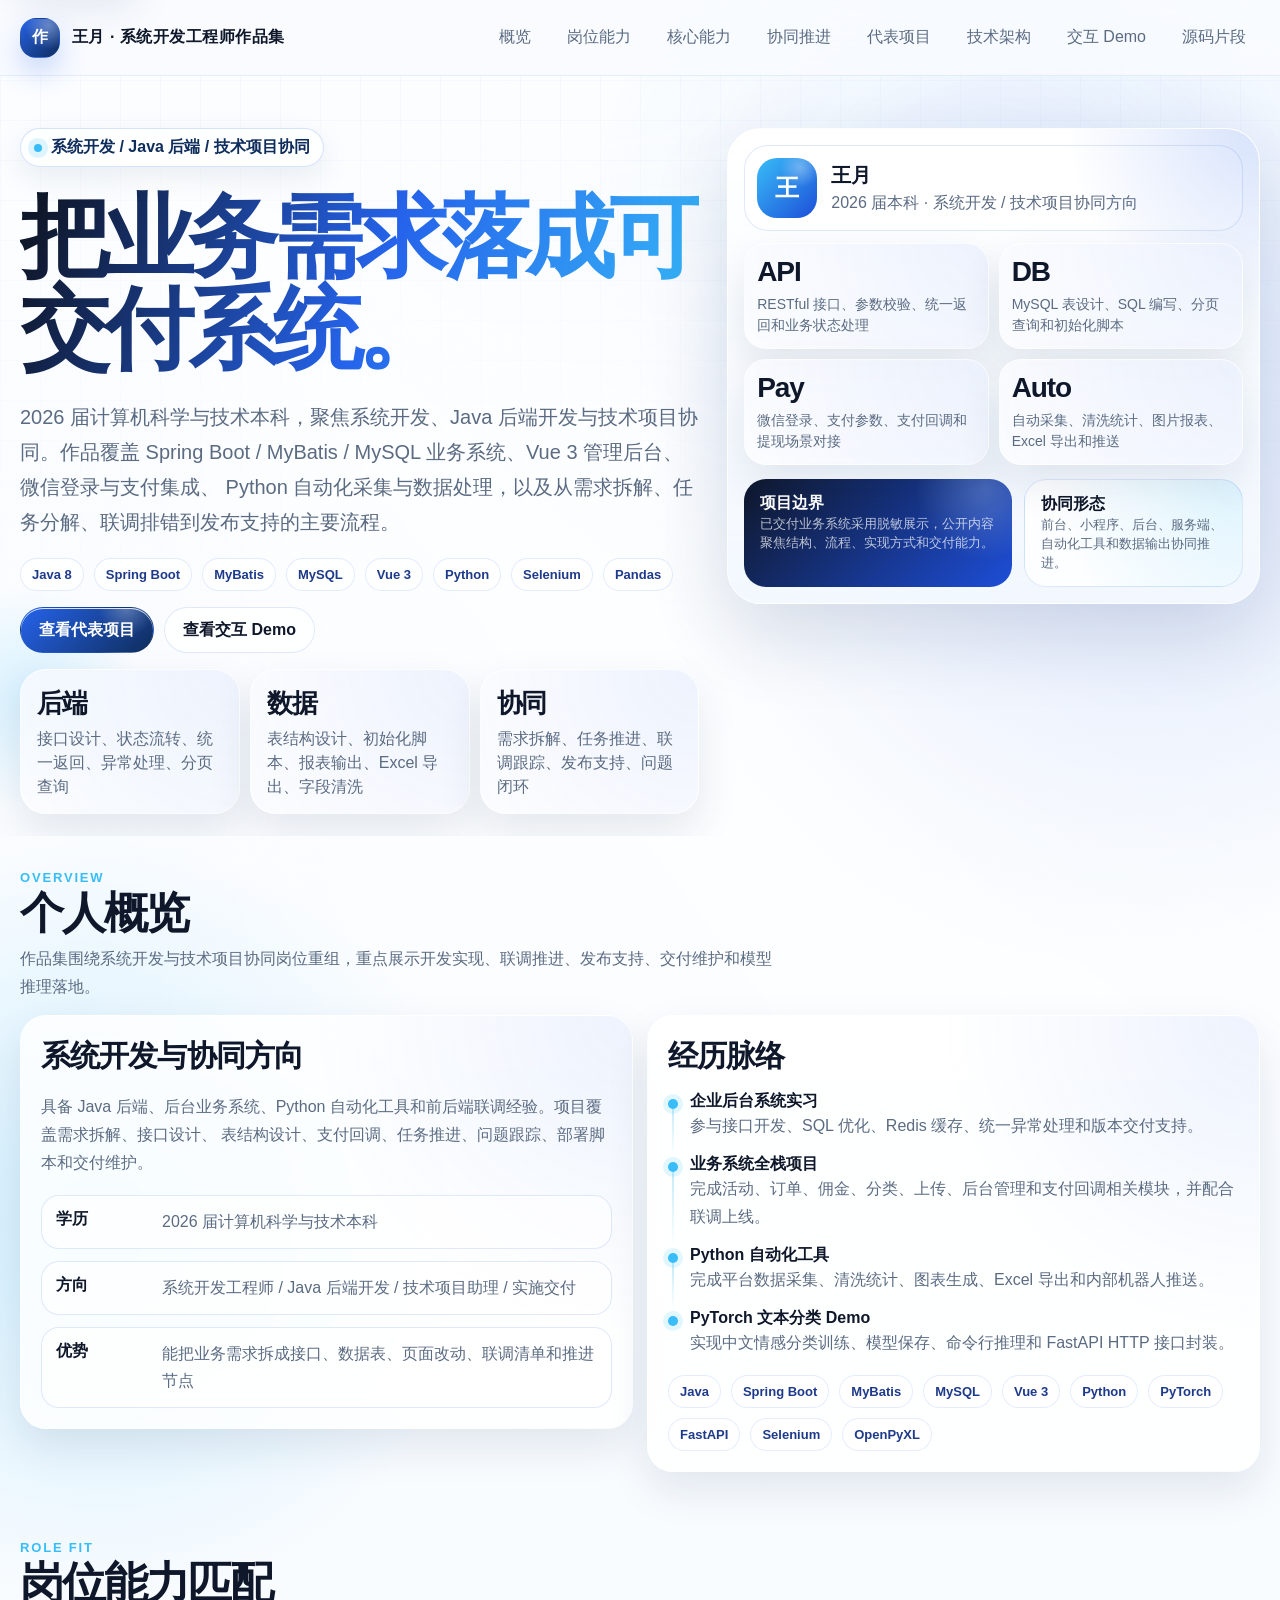
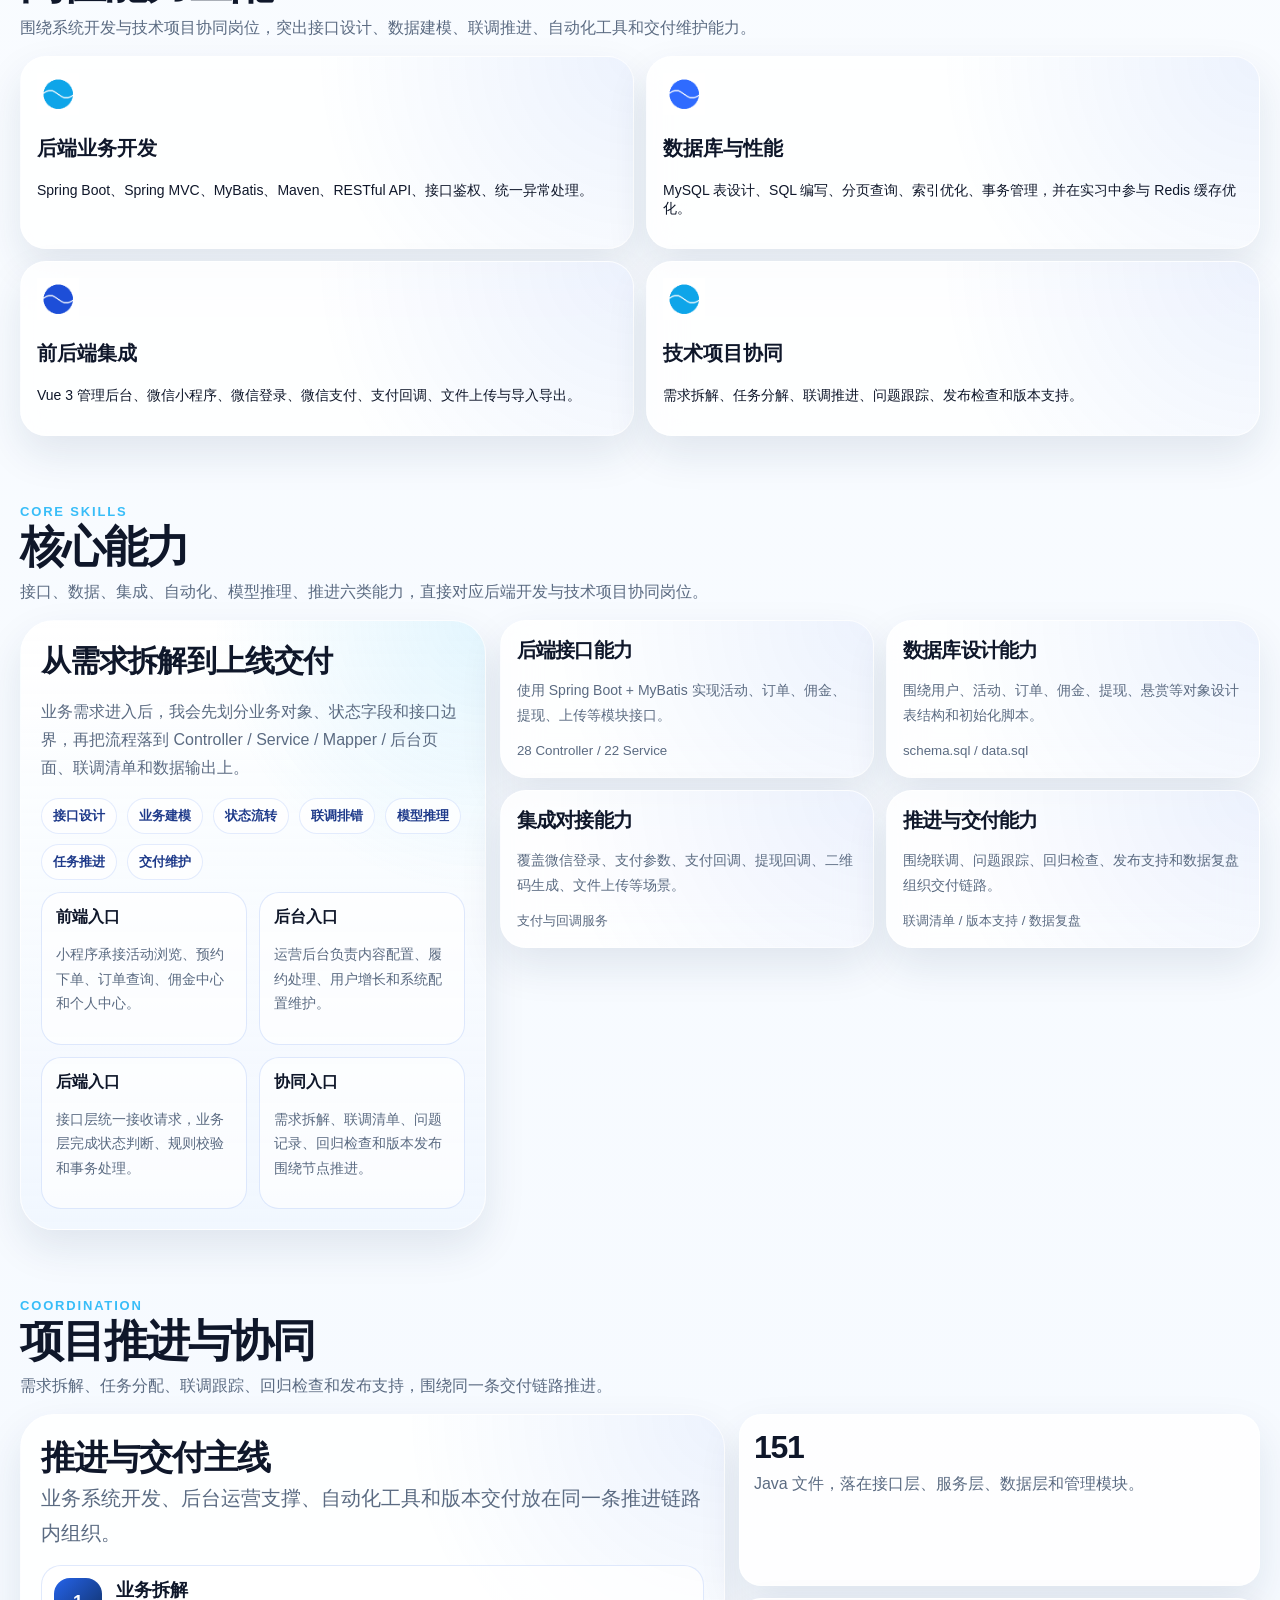
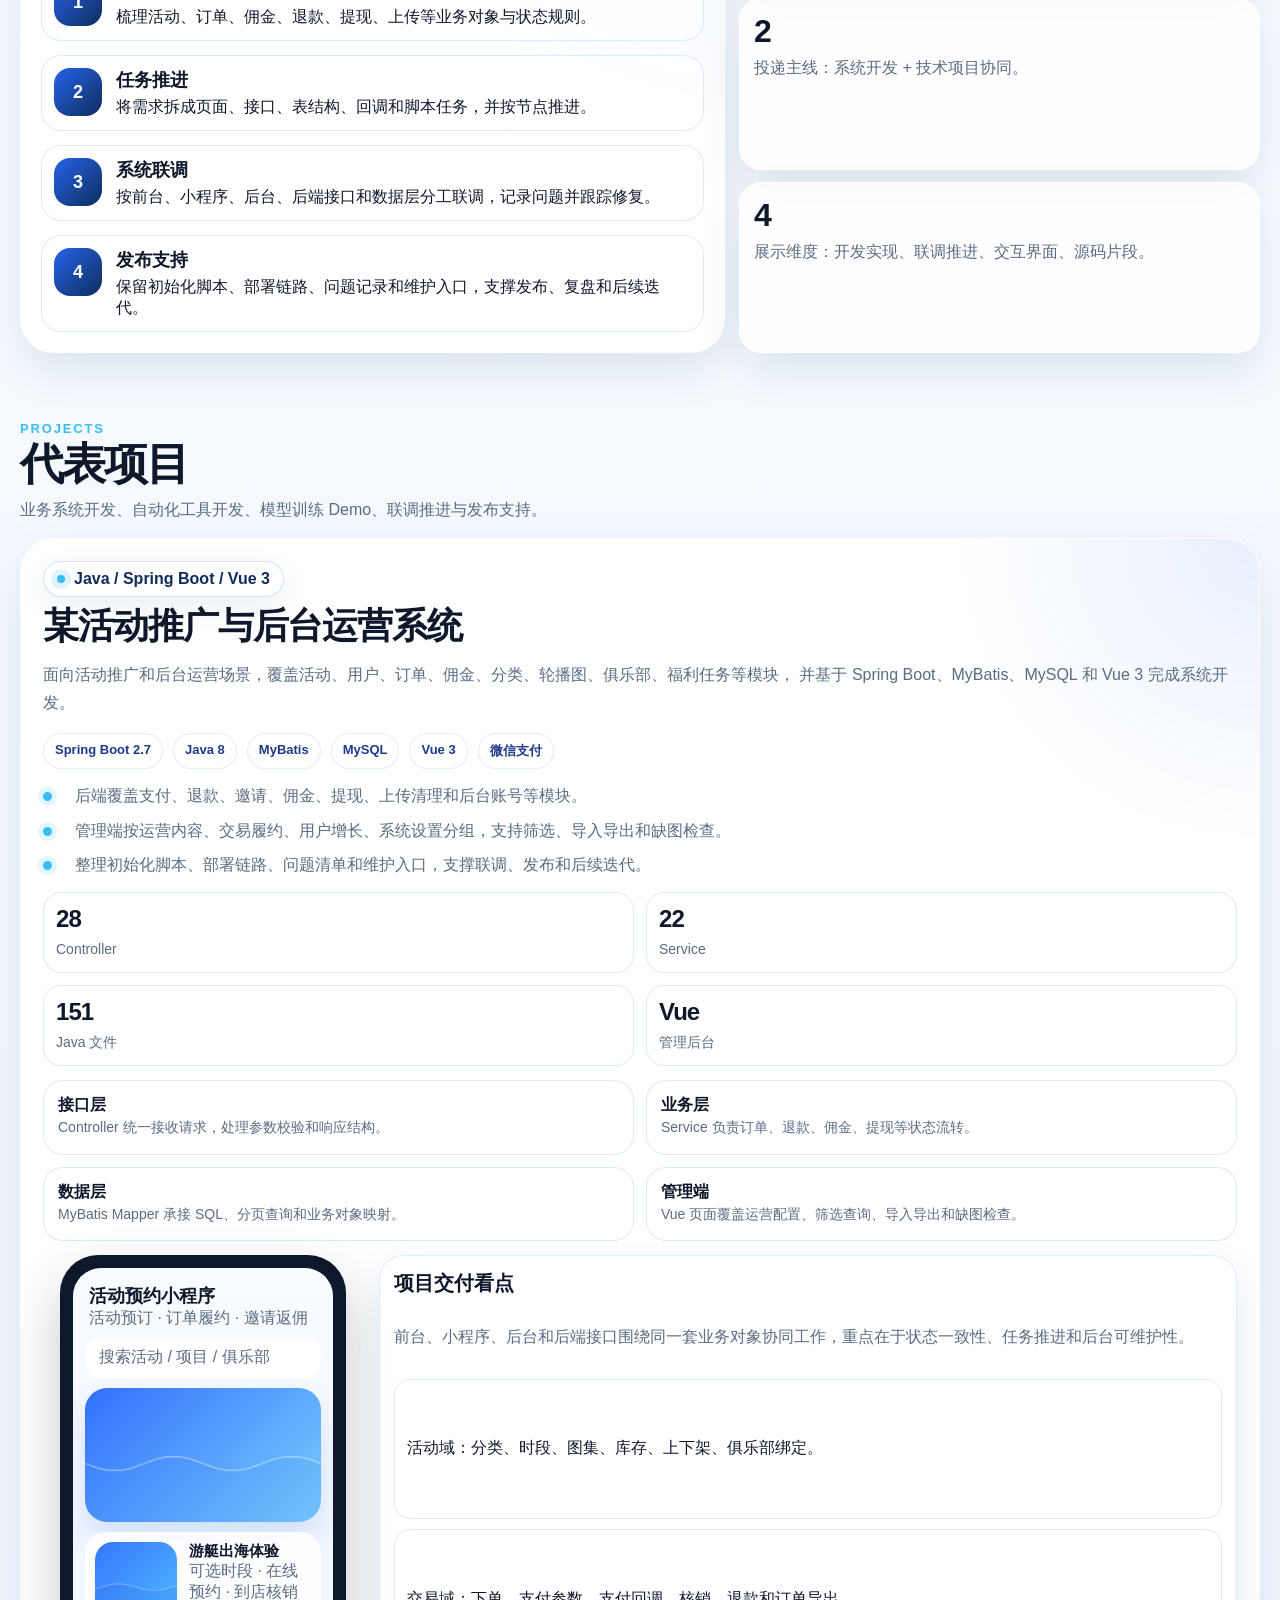
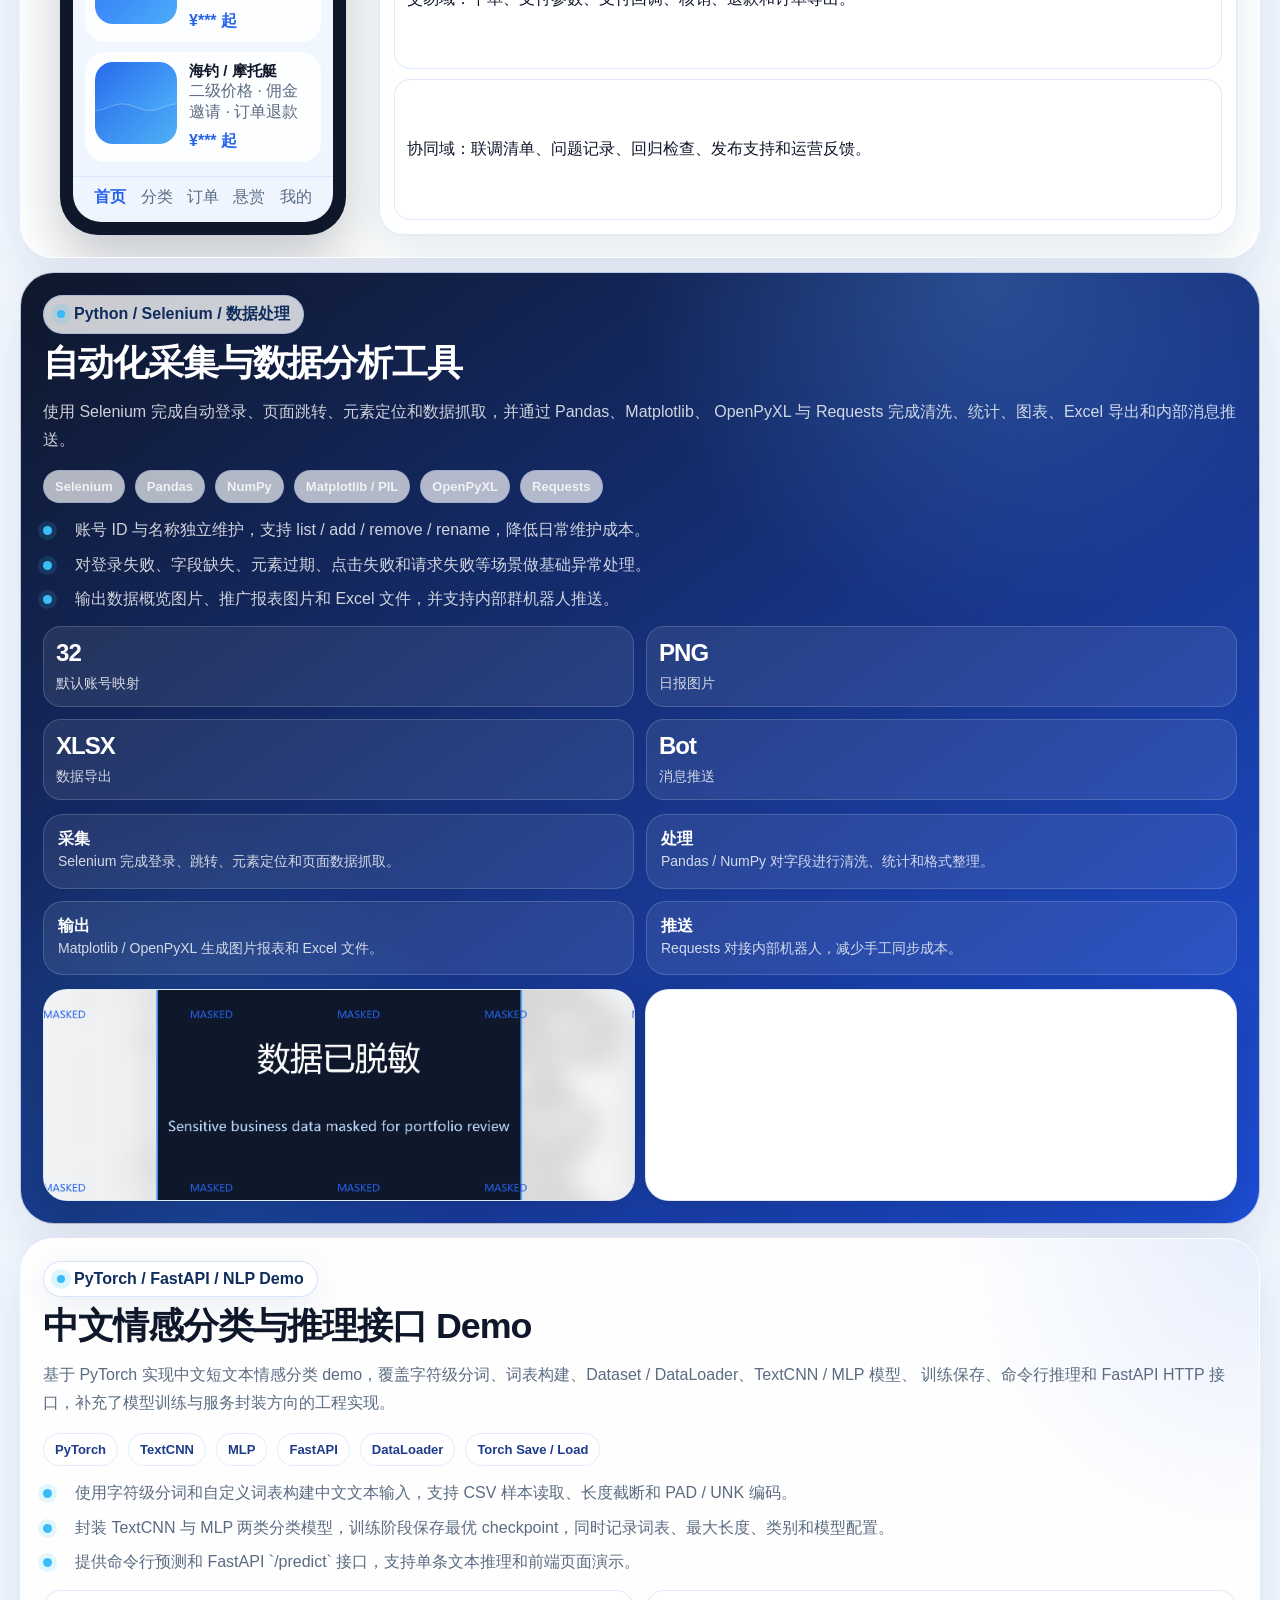
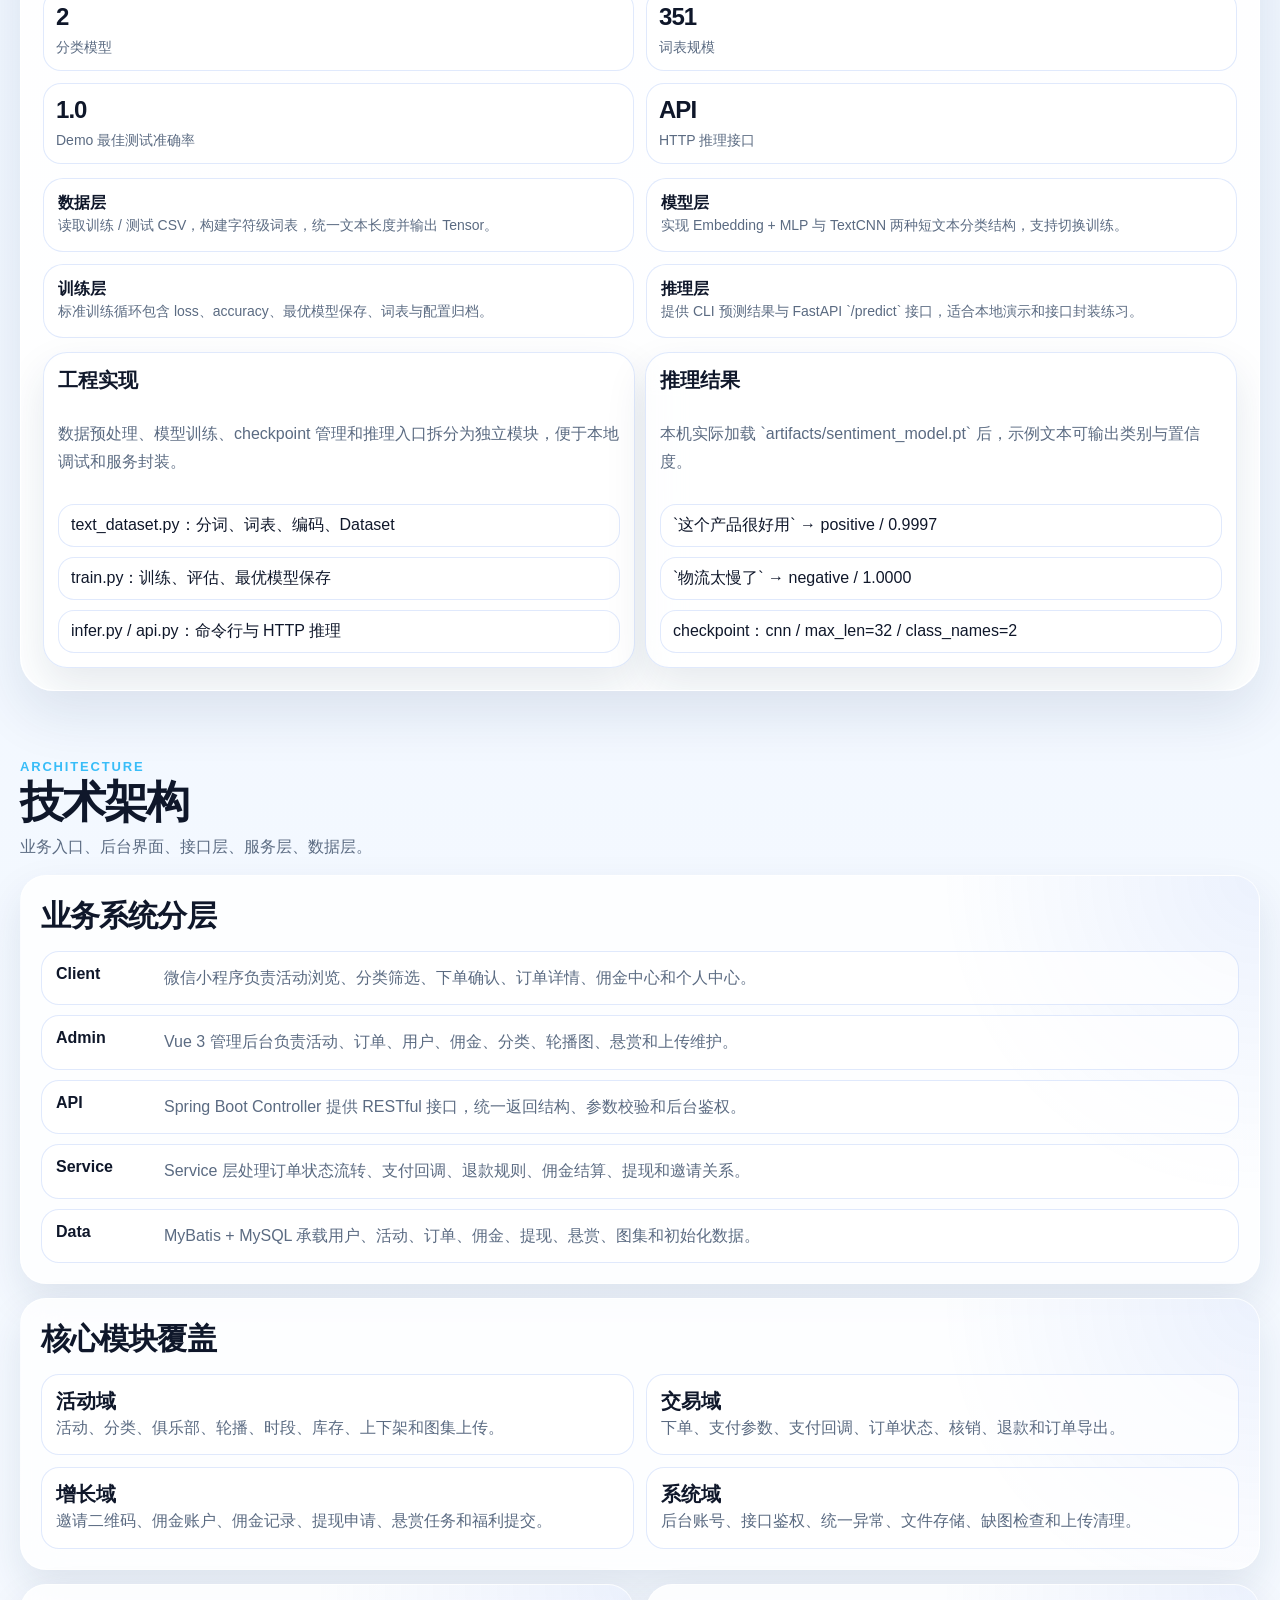
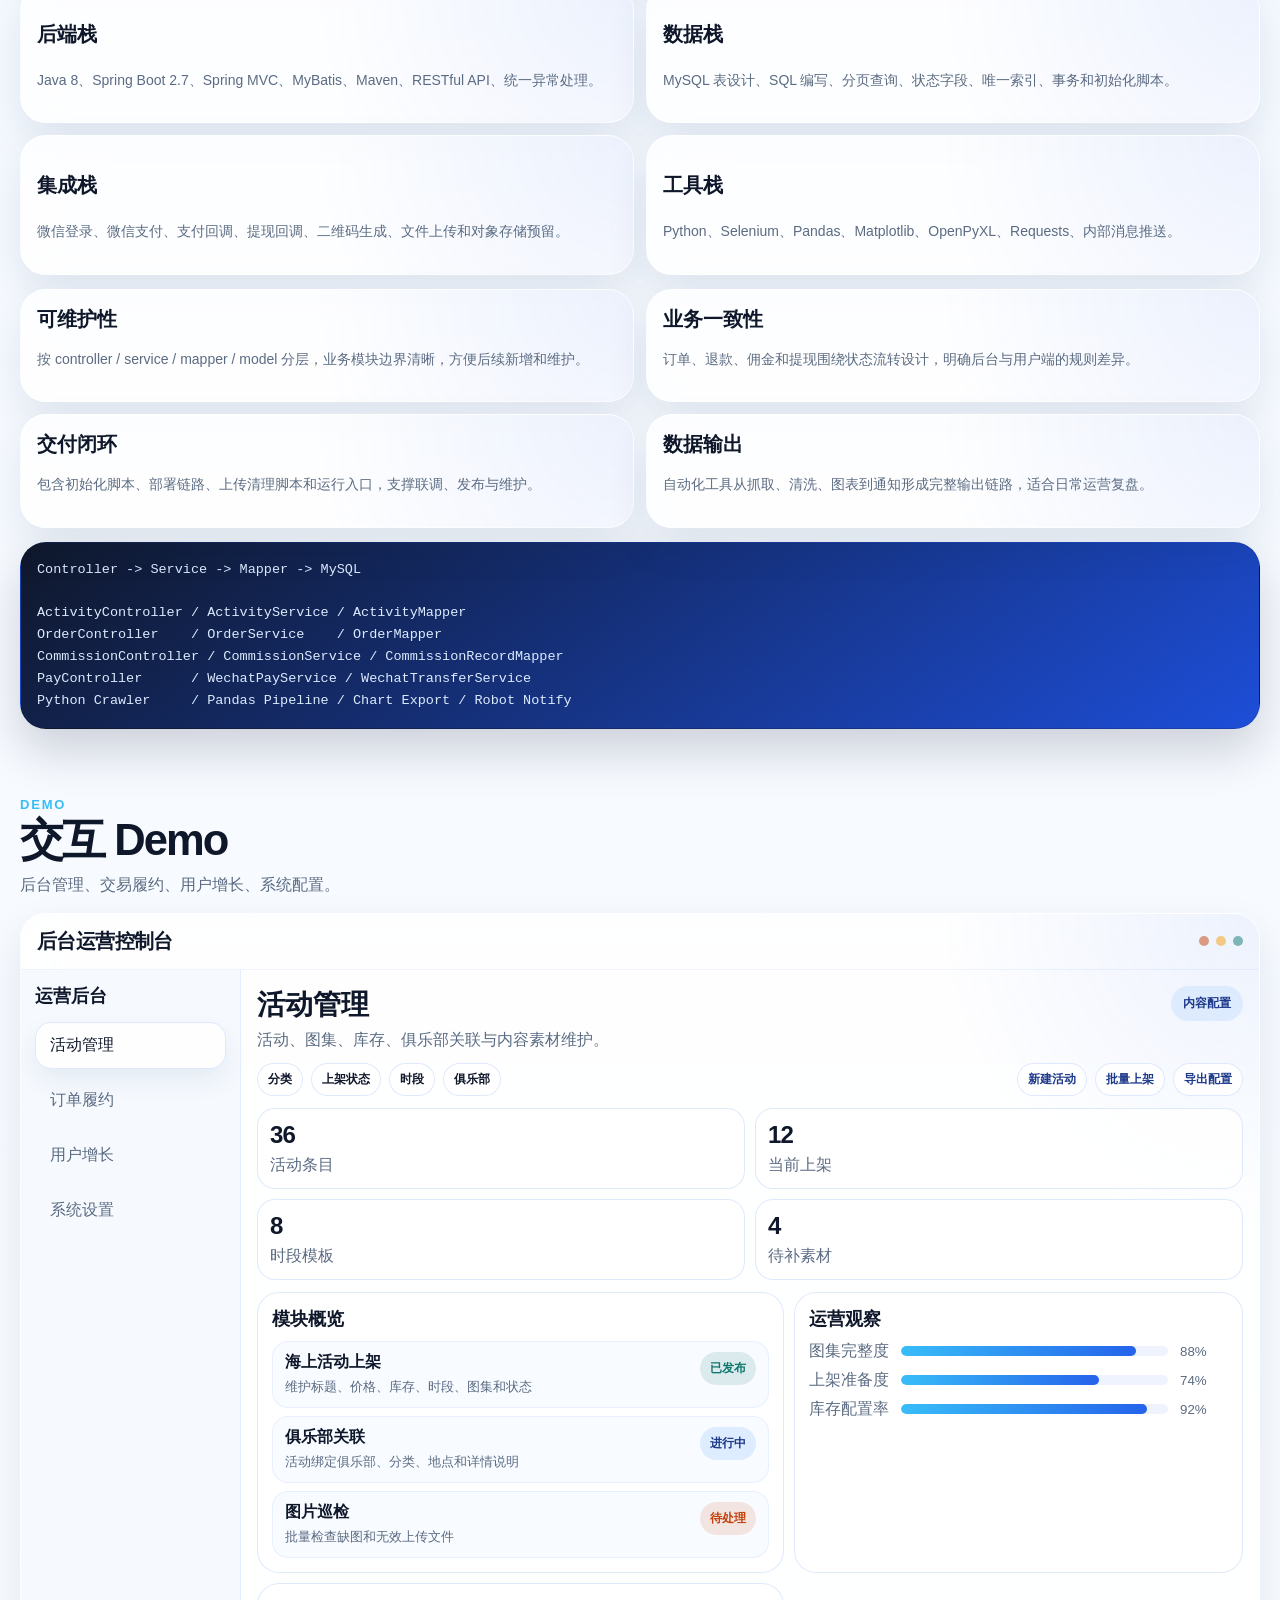
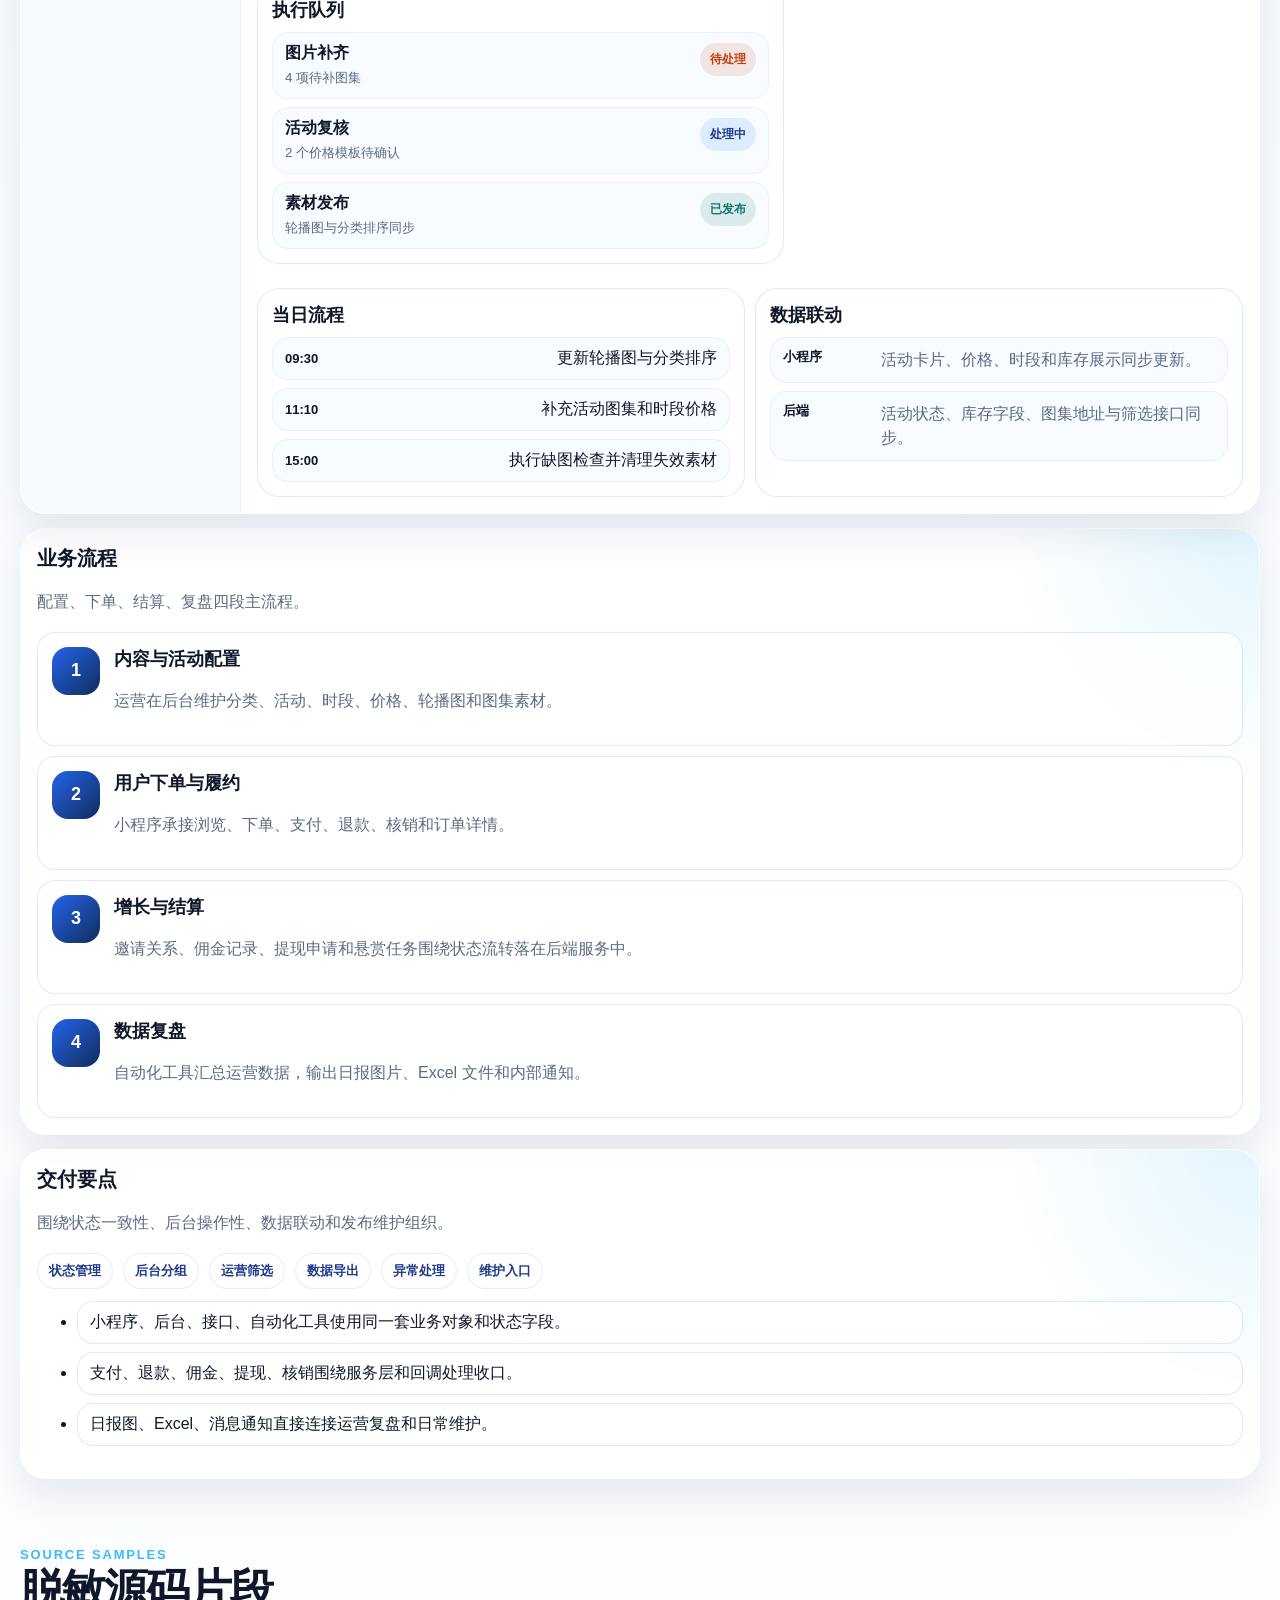
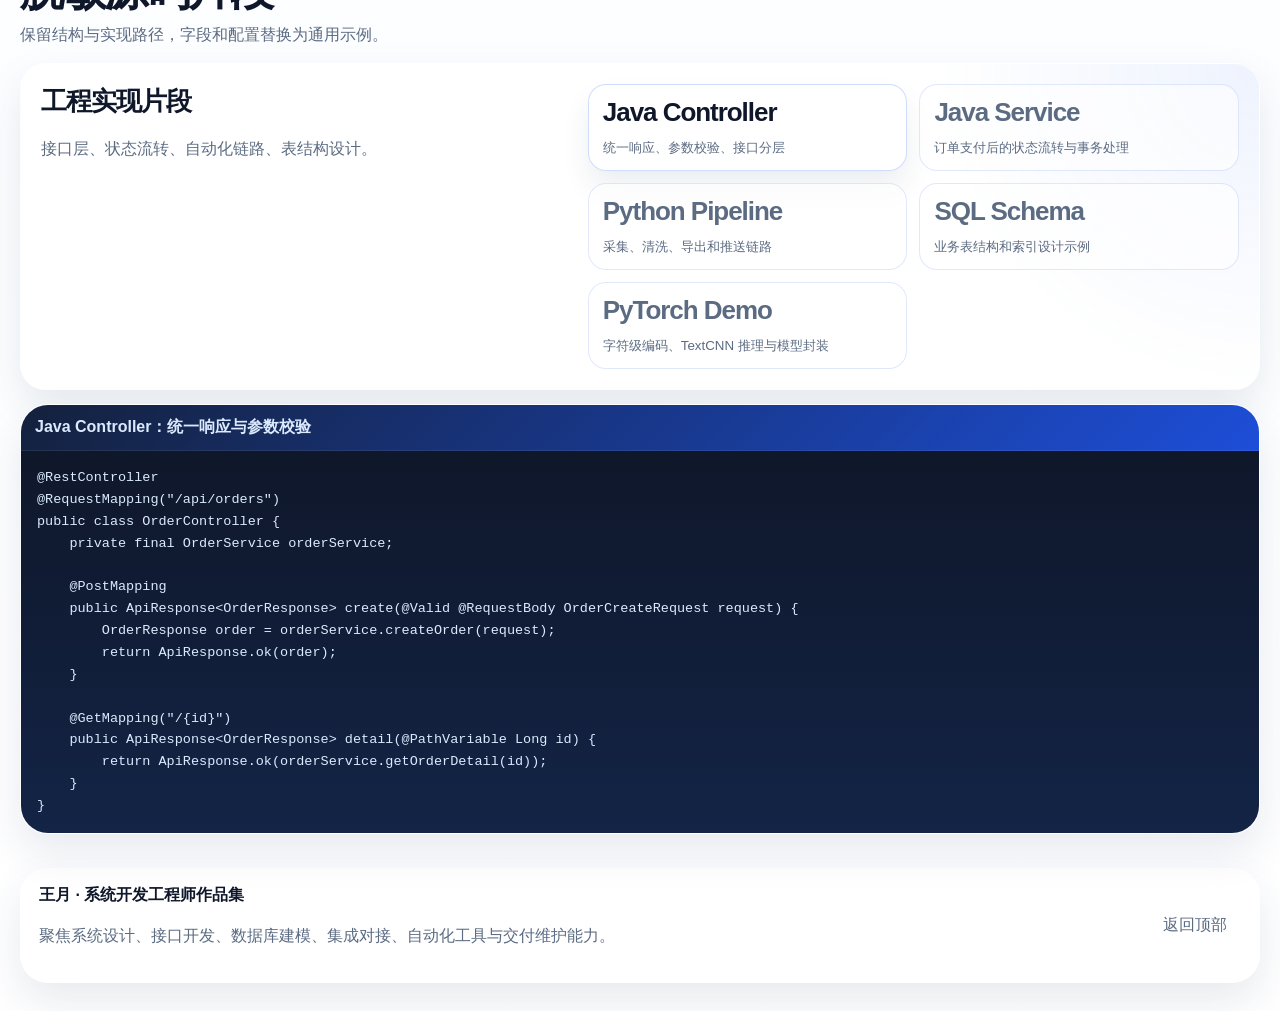
==== commit 62a56142: "Add PyTorch sentiment demo" ====
--- a/index.html
+++ b/index.html
@@ -3,7 +3,56 @@
   <head>
     <meta charset="UTF-8" />
     <meta name="viewport" content="width=device-width, initial-scale=1.0" />
+    <meta
+      name="description"
+      content="王月的系统开发工程师作品集，展示 Java 后端、Spring Boot、MyBatis、MySQL、Vue 3、微信小程序、Python 自动化采集与数据分析项目。"
+    />
+    <meta name="author" content="王月" />
+    <meta name="theme-color" content="#2563eb" />
+    <meta name="robots" content="index, follow" />
+    <link rel="canonical" href="https://fish-boy818.github.io/portfolio/" />
+    <meta property="og:type" content="website" />
+    <meta property="og:locale" content="zh_CN" />
+    <meta property="og:title" content="王月 | 系统开发工程师作品集" />
+    <meta
+      property="og:description"
+      content="系统开发、Java 后端、技术项目协同方向作品集，覆盖业务系统、管理后台、微信小程序和 Python 自动化数据链路。"
+    />
+    <meta property="og:url" content="https://fish-boy818.github.io/portfolio/" />
+    <meta property="og:image" content="https://fish-boy818.github.io/portfolio/assets/python/data-overview.png" />
+    <meta name="twitter:card" content="summary_large_image" />
+    <meta name="twitter:title" content="王月 | 系统开发工程师作品集" />
+    <meta
+      name="twitter:description"
+      content="Java 后端、Spring Boot、MySQL、Vue 3、微信小程序与 Python 自动化项目展示。"
+    />
+    <meta name="twitter:image" content="https://fish-boy818.github.io/portfolio/assets/python/data-overview.png" />
     <title>王月 | 系统开发工程师作品集</title>
+    <script type="application/ld+json">
+      {
+        "@context": "https://schema.org",
+        "@type": "ProfilePage",
+        "name": "王月 | 系统开发工程师作品集",
+        "url": "https://fish-boy818.github.io/portfolio/",
+        "inLanguage": "zh-CN",
+        "about": {
+          "@type": "Person",
+          "name": "王月",
+          "jobTitle": "系统开发工程师 / Java 后端开发方向",
+          "knowsAbout": [
+            "Java",
+            "Spring Boot",
+            "MyBatis",
+            "MySQL",
+            "Vue 3",
+            "微信小程序",
+            "Python",
+            "Selenium",
+            "Pandas"
+          ]
+        }
+      }
+    </script>
     <style>
       :root {
         --ink: #0f172a;
@@ -97,6 +146,27 @@
         backdrop-filter: blur(22px) saturate(1.2);
       }
 
+      .skip-link {
+        position: fixed;
+        left: 16px;
+        top: 12px;
+        z-index: 100;
+        transform: translateY(-160%);
+        padding: 10px 14px;
+        border-radius: 999px;
+        color: #fff;
+        background: var(--primary-deep);
+        text-decoration: none;
+        box-shadow: var(--shadow-md);
+        transition: transform 0.18s ease;
+      }
+
+      .skip-link:focus {
+        transform: translateY(0);
+        outline: 3px solid rgba(56, 189, 248, 0.42);
+        outline-offset: 3px;
+      }
+
       .nav-inner {
         display: flex;
         align-items: center;
@@ -2017,6 +2087,7 @@
     </style>
   </head>
   <body>
+    <a class="skip-link" href="#main">跳到主要内容</a>
     <nav class="nav">
       <div class="shell nav-inner">
         <div class="brand">
@@ -2121,7 +2192,7 @@
       </div>
     </header>
 
-    <main>
+    <main id="main">
       <section id="overview">
         <div class="shell">
           <div class="section-head">
@@ -2208,22 +2279,22 @@
 
           <div class="capability-grid">
             <div class="capability reveal">
-              <img src="assets/miniapp/icons/surf.png" alt="" />
+              <img src="assets/miniapp/icons/surf.png" alt="" loading="lazy" decoding="async" />
               <h3>后端业务开发</h3>
               <p>Spring Boot、Spring MVC、MyBatis、Maven、RESTful API、接口鉴权、统一异常处理。</p>
             </div>
             <div class="capability reveal delay-1">
-              <img src="assets/miniapp/icons/jetski.png" alt="" />
+              <img src="assets/miniapp/icons/jetski.png" alt="" loading="lazy" decoding="async" />
               <h3>数据库与性能</h3>
               <p>MySQL 表设计、SQL 编写、分页查询、索引优化、事务管理，并在实习中参与 Redis 缓存优化。</p>
             </div>
             <div class="capability reveal delay-2">
-              <img src="assets/miniapp/icons/banana.png" alt="" />
+              <img src="assets/miniapp/icons/banana.png" alt="" loading="lazy" decoding="async" />
               <h3>前后端集成</h3>
               <p>Vue 3 管理后台、微信小程序、微信登录、微信支付、支付回调、文件上传与导入导出。</p>
             </div>
             <div class="capability reveal delay-2">
-              <img src="assets/miniapp/icons/surf.png" alt="" />
+              <img src="assets/miniapp/icons/surf.png" alt="" loading="lazy" decoding="async" />
               <h3>技术项目协同</h3>
               <p>需求拆解、任务分解、联调推进、问题跟踪、发布检查和版本支持。</p>
             </div>
@@ -2458,11 +2529,11 @@
                     <div class="phone-body">
                       <div class="search">搜索活动 / 项目 / 俱乐部</div>
                       <div class="mini-banner">
-                        <img src="assets/miniapp/activities/activity-1.png" alt="海上活动图" />
+                        <img src="assets/miniapp/activities/activity-1.png" alt="海上活动图" loading="lazy" decoding="async" />
                       </div>
                       <div class="mini-list">
                         <div class="mini-card">
-                          <img src="assets/miniapp/clubs/club-1.png" alt="俱乐部图" />
+                          <img src="assets/miniapp/clubs/club-1.png" alt="俱乐部图" loading="lazy" decoding="async" />
                           <div>
                             <strong>游艇出海体验</strong>
                             <span>可选时段 · 在线预约 · 到店核销</span>
@@ -2470,7 +2541,7 @@
                           </div>
                         </div>
                         <div class="mini-card">
-                          <img src="assets/miniapp/activities/activity-4.png" alt="活动图" />
+                          <img src="assets/miniapp/activities/activity-4.png" alt="活动图" loading="lazy" decoding="async" />
                           <div>
                             <strong>海钓 / 摩托艇</strong>
                             <span>二级价格 · 佣金邀请 · 订单退款</span>
@@ -2560,10 +2631,10 @@
 
               <div class="report-stack">
                 <div class="report-frame">
-                  <img src="assets/python/data-overview.png" alt="数据概览报表截图" />
+                  <img src="assets/python/data-overview.png" alt="数据概览报表截图" loading="lazy" decoding="async" />
                 </div>
                 <div class="report-frame">
-                  <img src="assets/python/promotion-report.png" alt="推广报表截图" />
+                  <img src="assets/python/promotion-report.png" alt="推广报表截图" loading="lazy" decoding="async" />
                 </div>
               </div>
             </article>
@@ -2787,10 +2858,10 @@
               <div class="admin-shell">
                 <aside class="admin-side">
                   <strong>运营后台</strong>
-                  <button class="active" data-tab="activities">活动管理</button>
-                  <button data-tab="orders">订单履约</button>
-                  <button data-tab="commission">用户增长</button>
-                  <button data-tab="system">系统设置</button>
+                  <button type="button" class="active" data-tab="activities" aria-pressed="true">活动管理</button>
+                  <button type="button" data-tab="orders" aria-pressed="false">订单履约</button>
+                  <button type="button" data-tab="commission" aria-pressed="false">用户增长</button>
+                  <button type="button" data-tab="system" aria-pressed="false">系统设置</button>
                 </aside>
                 <div class="admin-main" id="adminPanel"></div>
               </div>
@@ -2876,23 +2947,23 @@
               </div>
 
               <div class="source-switch">
-                <button class="active" data-source="controller">
+                <button type="button" class="active" data-source="controller" aria-pressed="true">
                   <strong>Java Controller</strong>
                   <small>统一响应、参数校验、接口分层</small>
                 </button>
-                <button data-source="service">
+                <button type="button" data-source="service" aria-pressed="false">
                   <strong>Java Service</strong>
                   <small>订单支付后的状态流转与事务处理</small>
                 </button>
-                <button data-source="python">
+                <button type="button" data-source="python" aria-pressed="false">
                   <strong>Python Pipeline</strong>
                   <small>采集、清洗、导出和推送链路</small>
                 </button>
-                <button data-source="sql">
+                <button type="button" data-source="sql" aria-pressed="false">
                   <strong>SQL Schema</strong>
                   <small>业务表结构和索引设计示例</small>
                 </button>
-                <button data-source="pytorch">
+                <button type="button" data-source="pytorch" aria-pressed="false">
                   <strong>PyTorch Demo</strong>
                   <small>字符级编码、TextCNN 推理与模型封装</small>
                 </button>
@@ -3256,16 +3327,24 @@
 
       buttons.forEach((button) => {
         button.addEventListener("click", () => {
-          buttons.forEach((target) => target.classList.remove("active"));
+          buttons.forEach((target) => {
+            target.classList.remove("active");
+            target.setAttribute("aria-pressed", "false");
+          });
           button.classList.add("active");
+          button.setAttribute("aria-pressed", "true");
           renderAdmin(button.dataset.tab);
         });
       });
 
       sourceButtons.forEach((button) => {
         button.addEventListener("click", () => {
-          sourceButtons.forEach((target) => target.classList.remove("active"));
+          sourceButtons.forEach((target) => {
+            target.classList.remove("active");
+            target.setAttribute("aria-pressed", "false");
+          });
           button.classList.add("active");
+          button.setAttribute("aria-pressed", "true");
           const key = button.dataset.source;
           codeCards.forEach((card) => {
             card.hidden = card.dataset.code !== key;
@@ -3273,15 +3352,21 @@
         });
       });
 
-      const observer = new IntersectionObserver((entries) => {
-        entries.forEach((entry) => {
-          if (entry.isIntersecting) {
-            entry.target.classList.add("in");
-          }
-        });
-      }, { threshold: 0.15 });
-
-      document.querySelectorAll(".reveal").forEach((node) => observer.observe(node));
+      const revealNodes = document.querySelectorAll(".reveal");
+      if ("IntersectionObserver" in window) {
+        const observer = new IntersectionObserver((entries) => {
+          entries.forEach((entry) => {
+            if (entry.isIntersecting) {
+              entry.target.classList.add("in");
+              observer.unobserve(entry.target);
+            }
+          });
+        }, { threshold: 0.15 });
+
+        revealNodes.forEach((node) => observer.observe(node));
+      } else {
+        revealNodes.forEach((node) => node.classList.add("in"));
+      }
       renderAdmin("activities");
     </script>
   </body>
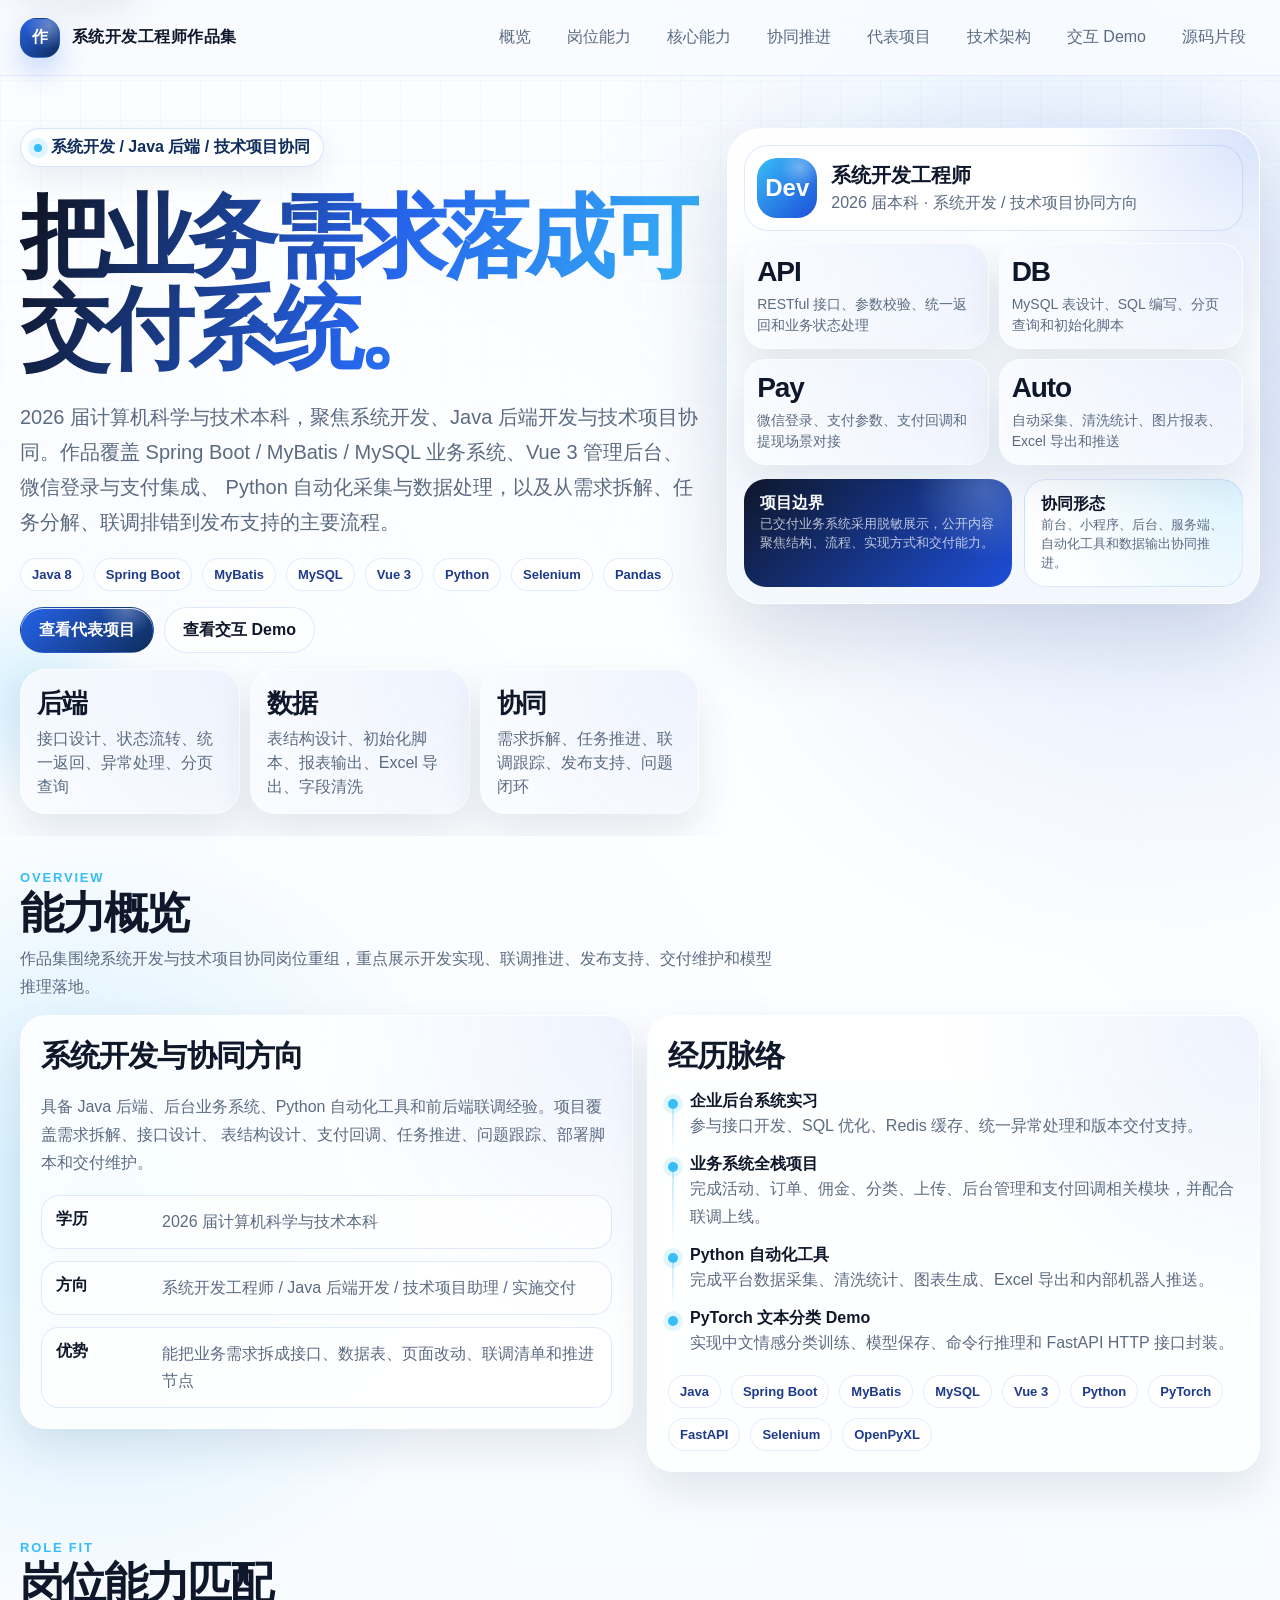
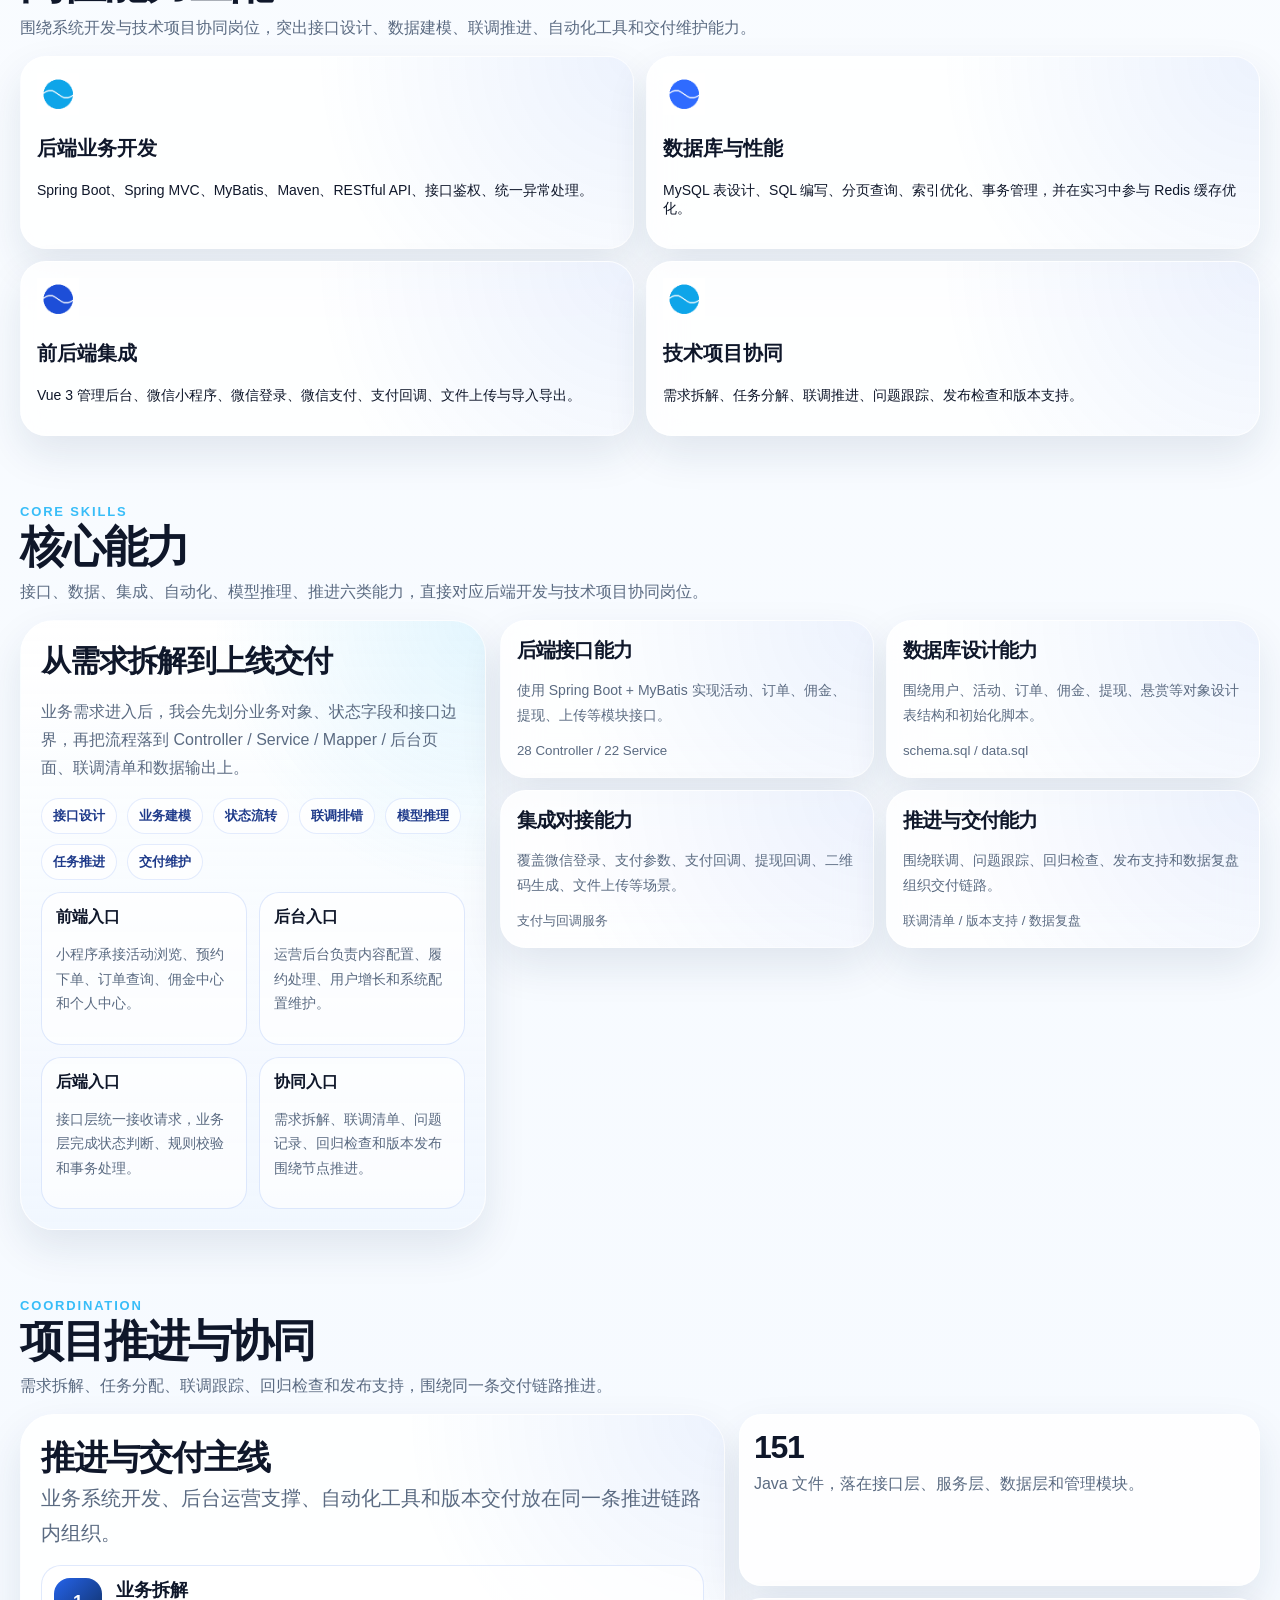
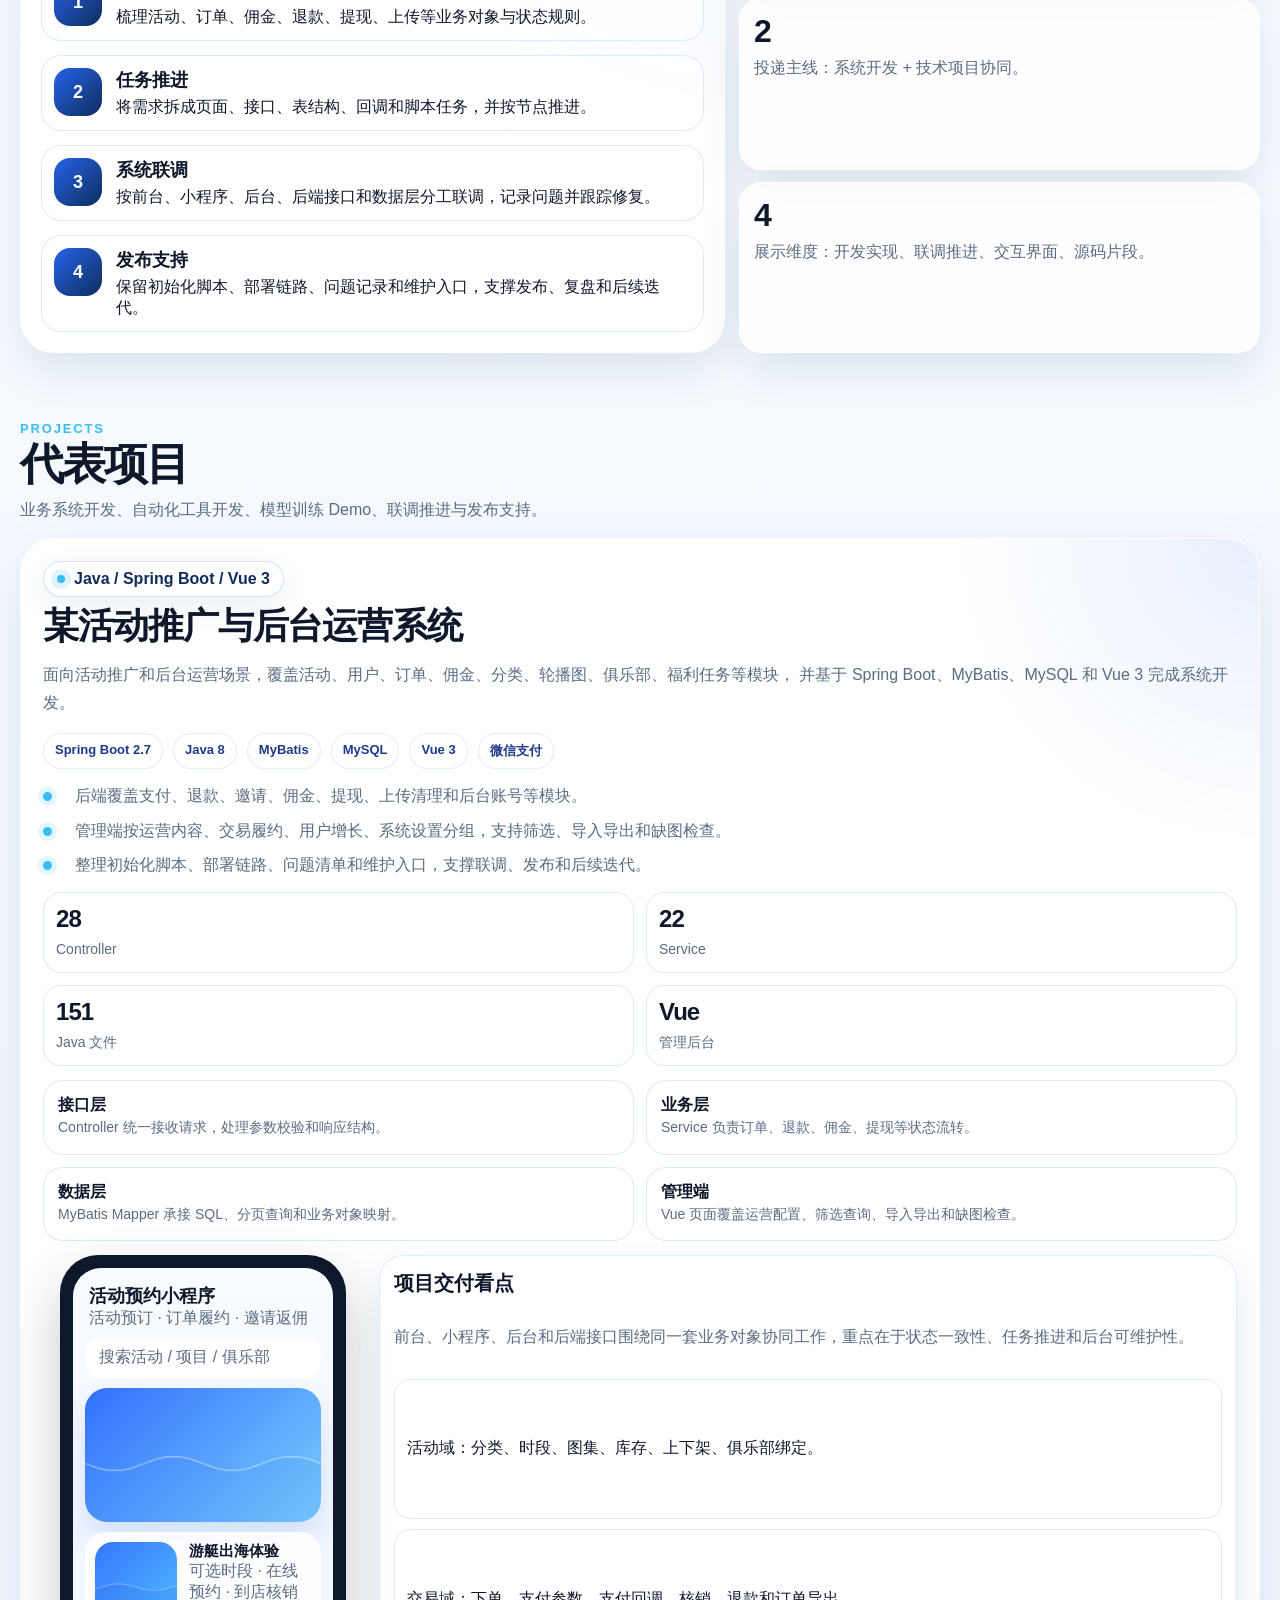
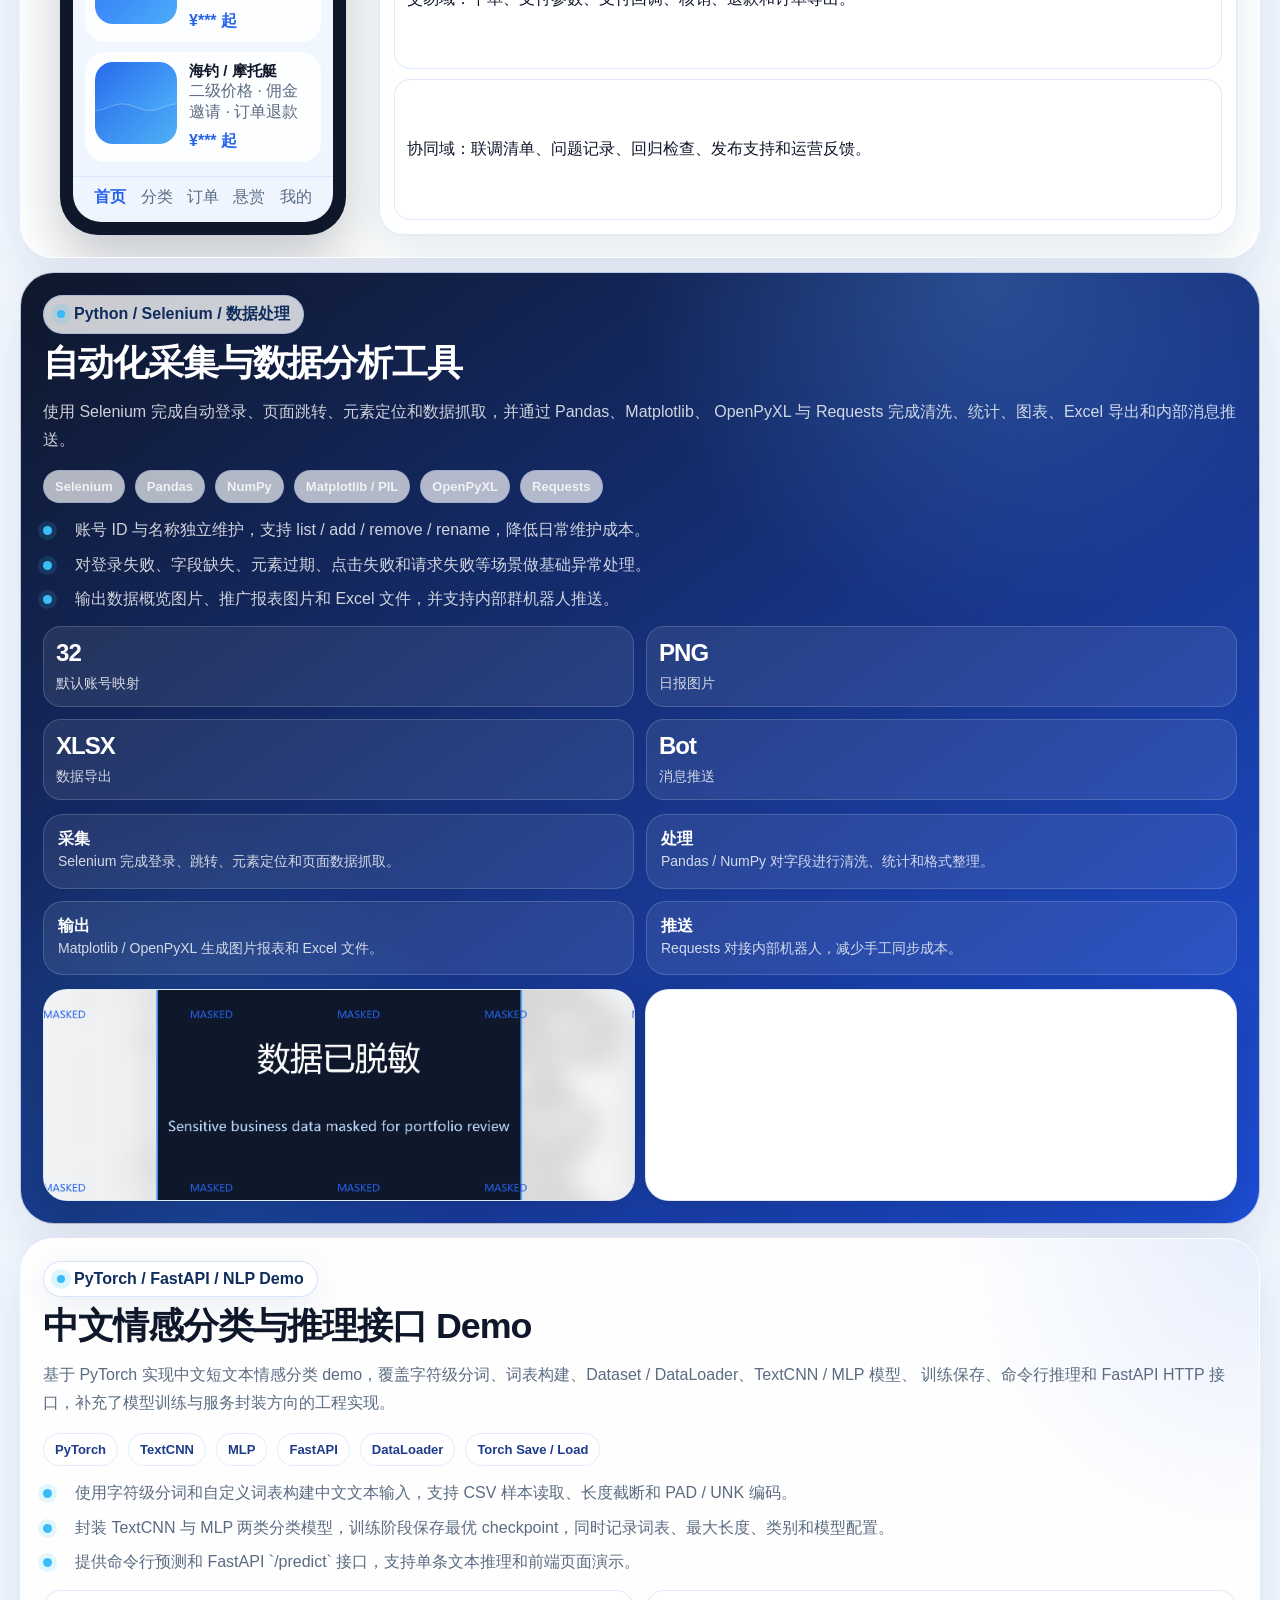
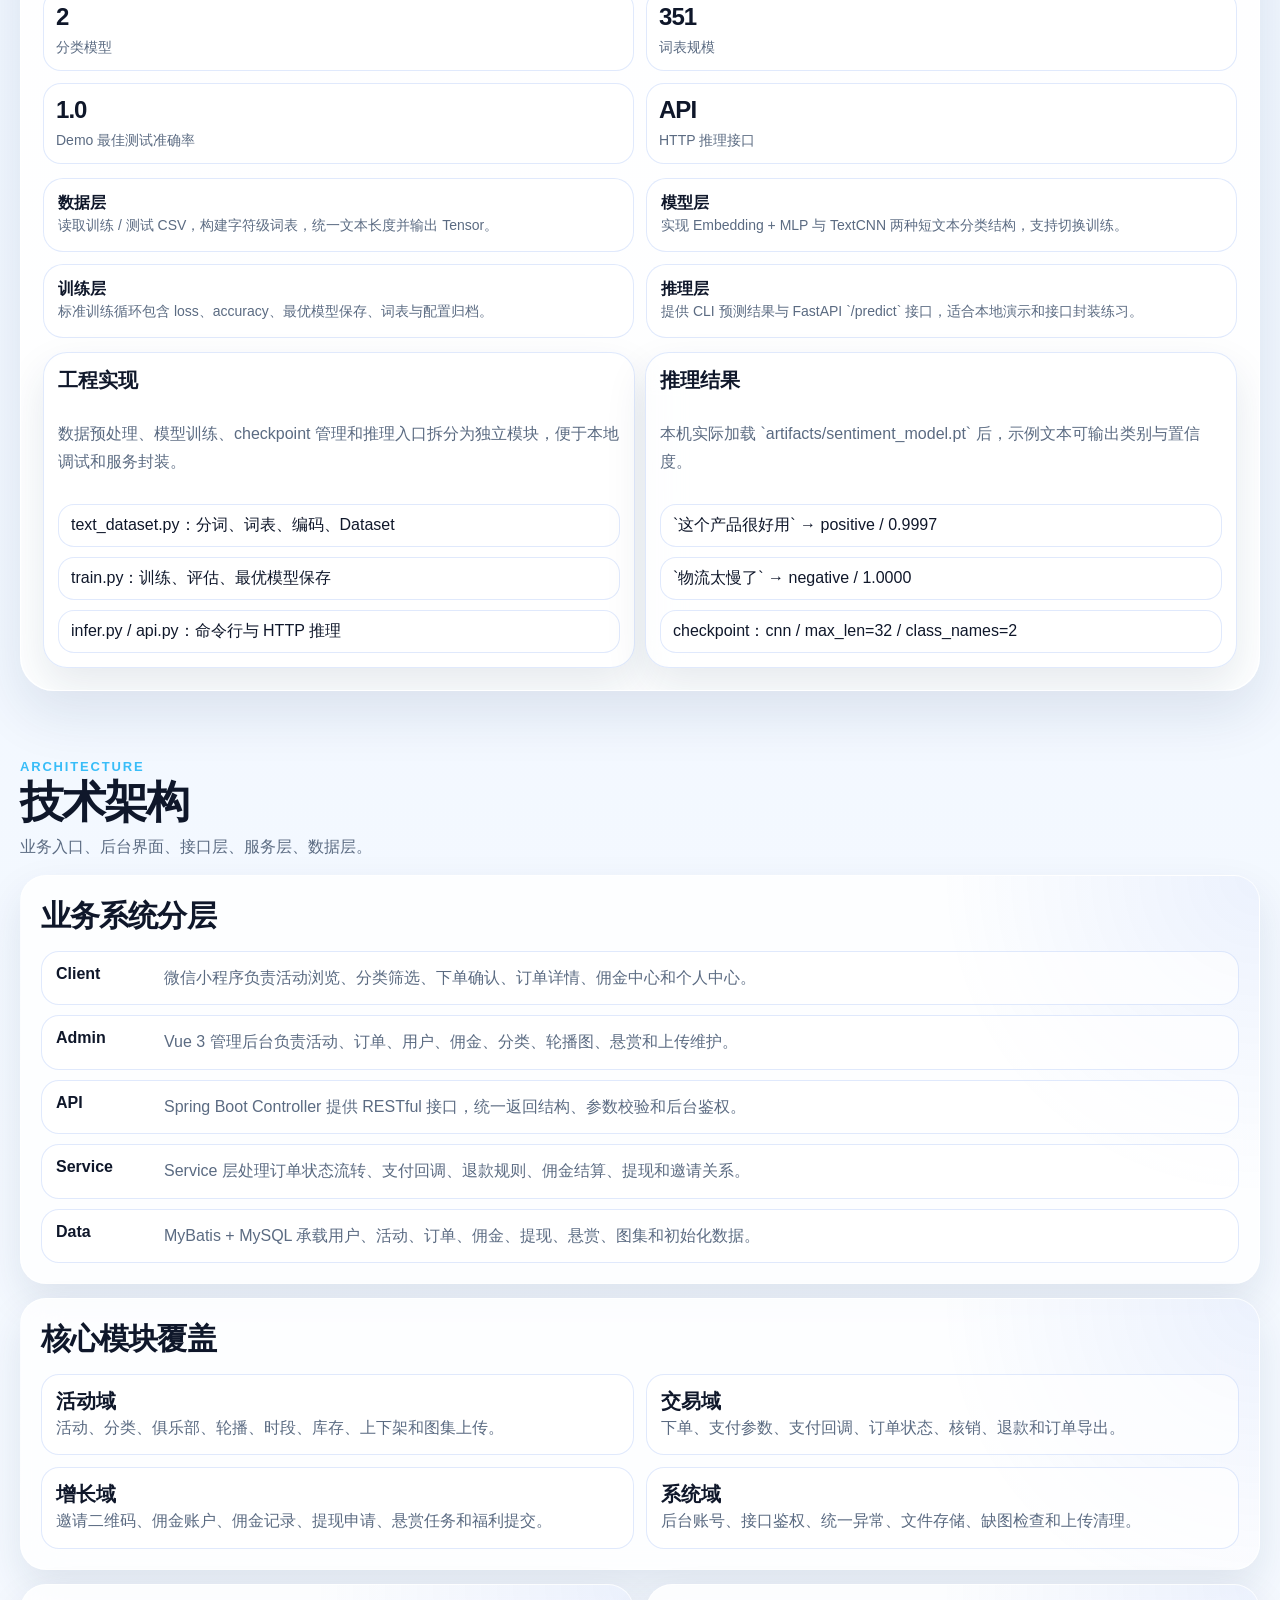
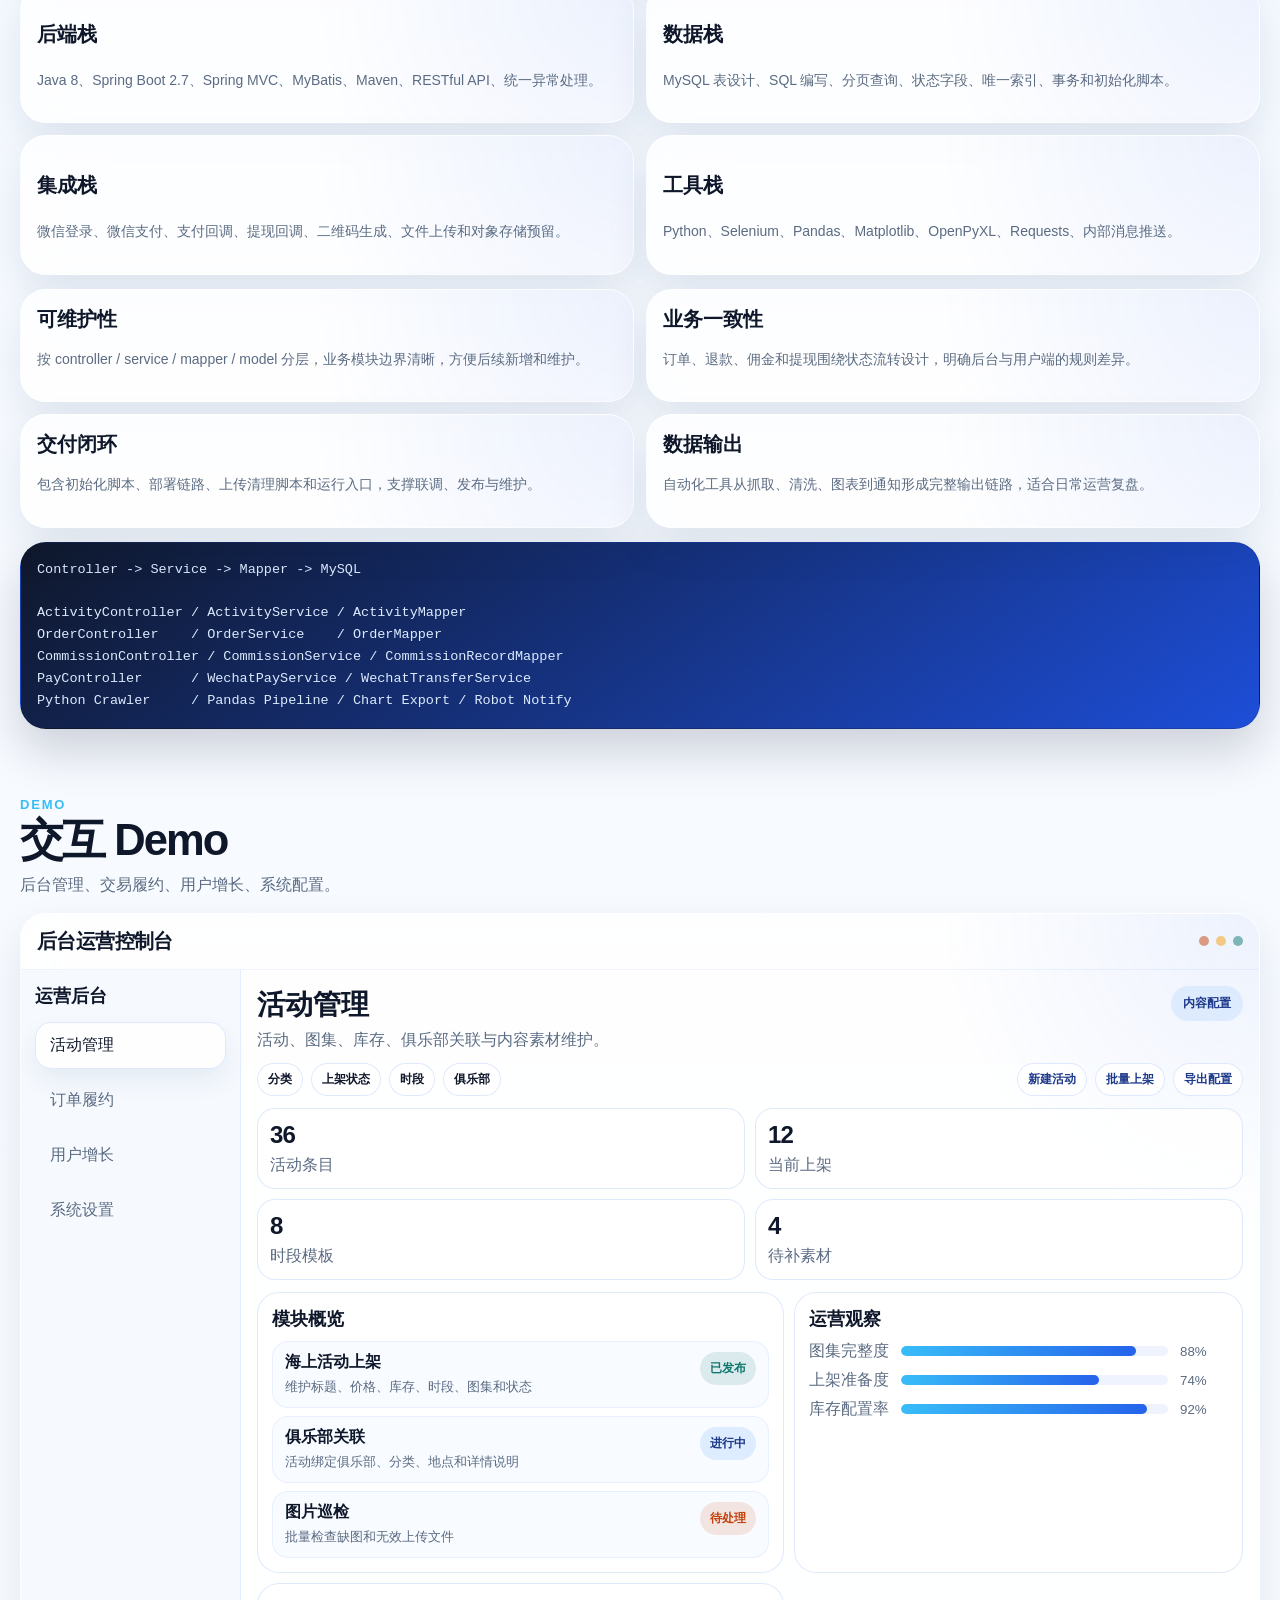
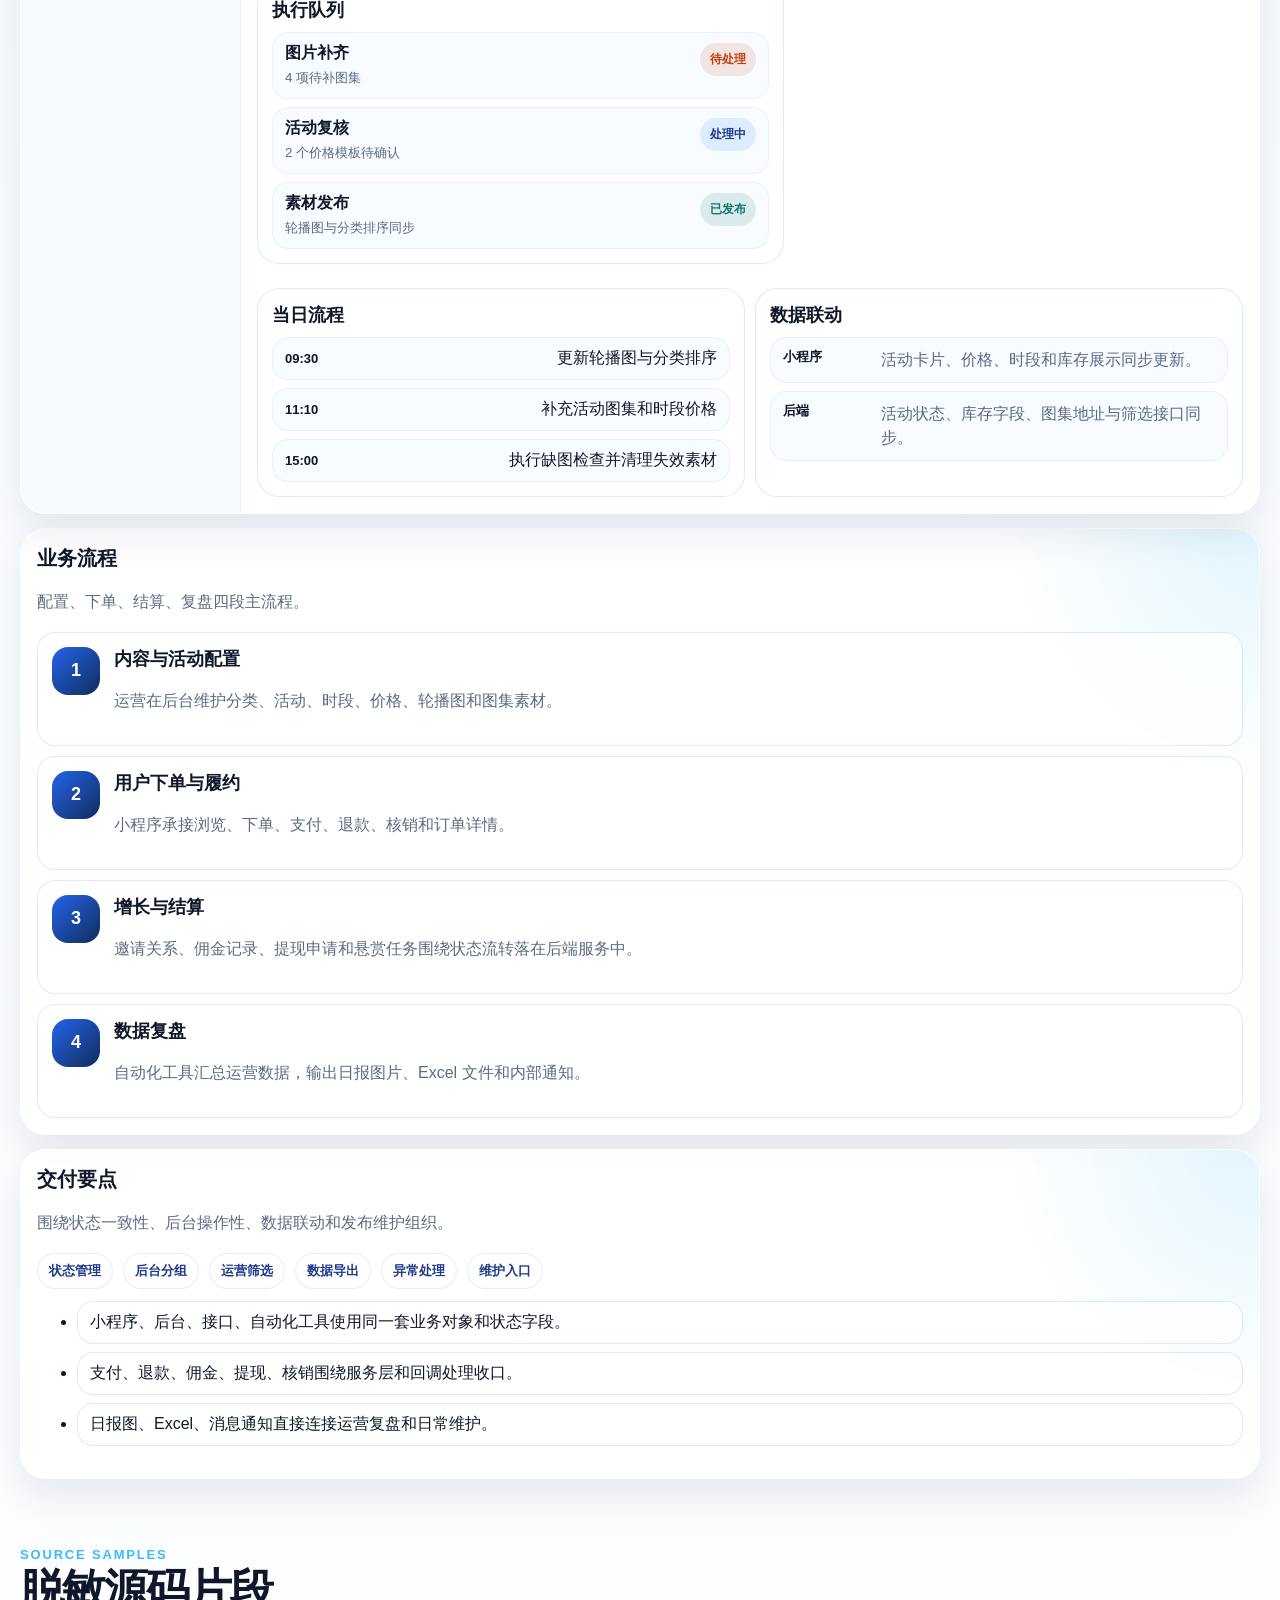
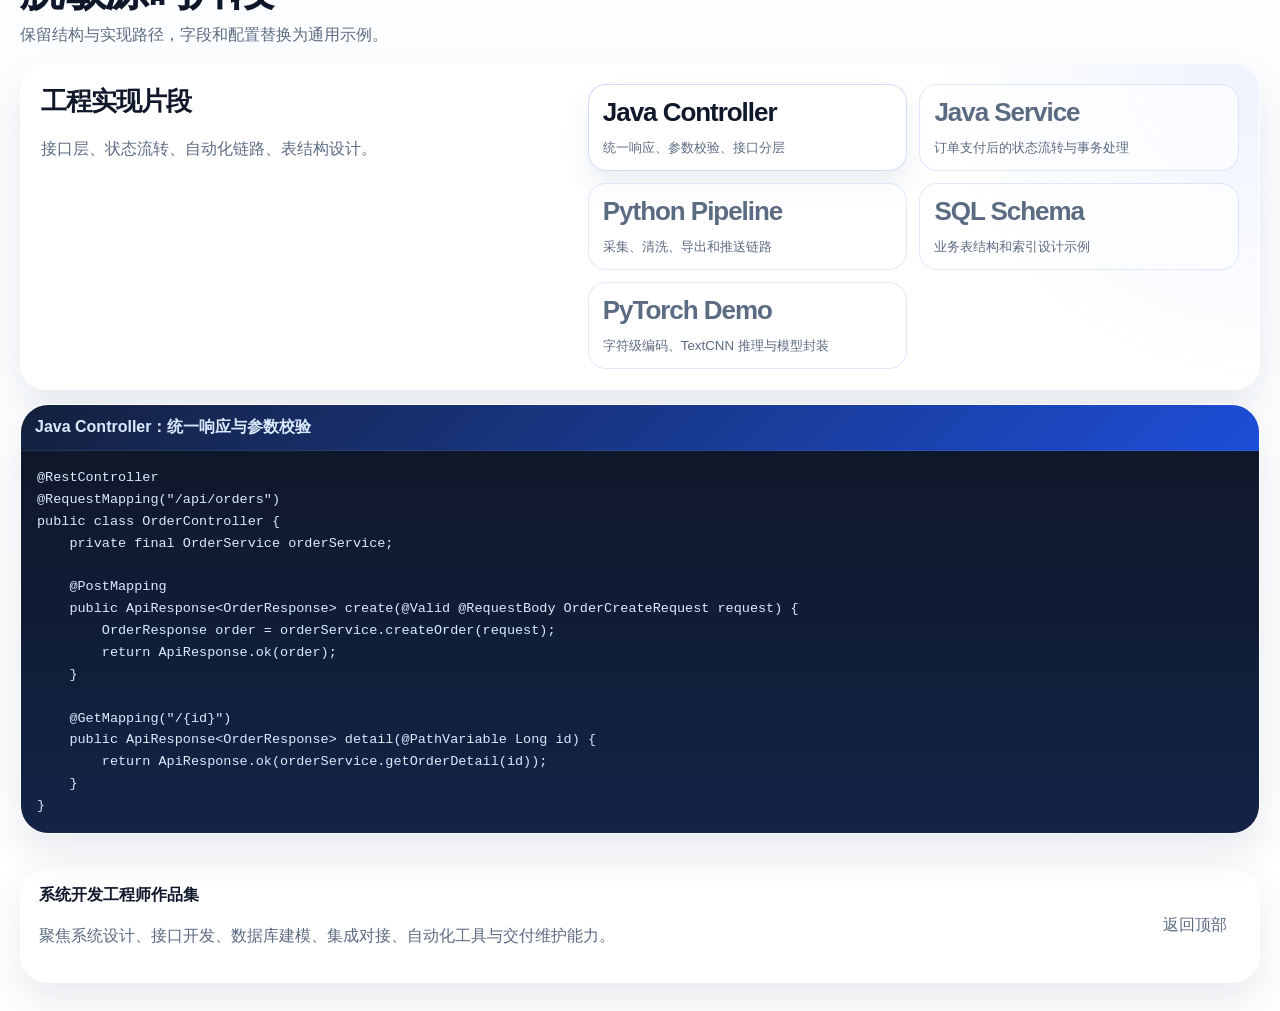
==== commit 8098237e: "Anonymize portfolio reading content" ====
--- a/index.html
+++ b/index.html
@@ -5,15 +5,15 @@
     <meta name="viewport" content="width=device-width, initial-scale=1.0" />
     <meta
       name="description"
-      content="王月的系统开发工程师作品集，展示 Java 后端、Spring Boot、MyBatis、MySQL、Vue 3、微信小程序、Python 自动化采集与数据分析项目。"
+      content="系统开发工程师作品集，展示 Java 后端、Spring Boot、MyBatis、MySQL、Vue 3、微信小程序、Python 自动化采集与数据分析项目。"
     />
-    <meta name="author" content="王月" />
+    <meta name="author" content="Portfolio" />
     <meta name="theme-color" content="#2563eb" />
     <meta name="robots" content="index, follow" />
     <link rel="canonical" href="https://fish-boy818.github.io/portfolio/" />
     <meta property="og:type" content="website" />
     <meta property="og:locale" content="zh_CN" />
-    <meta property="og:title" content="王月 | 系统开发工程师作品集" />
+    <meta property="og:title" content="系统开发工程师作品集" />
     <meta
       property="og:description"
       content="系统开发、Java 后端、技术项目协同方向作品集，覆盖业务系统、管理后台、微信小程序和 Python 自动化数据链路。"
@@ -21,25 +21,24 @@
     <meta property="og:url" content="https://fish-boy818.github.io/portfolio/" />
     <meta property="og:image" content="https://fish-boy818.github.io/portfolio/assets/python/data-overview.png" />
     <meta name="twitter:card" content="summary_large_image" />
-    <meta name="twitter:title" content="王月 | 系统开发工程师作品集" />
+    <meta name="twitter:title" content="系统开发工程师作品集" />
     <meta
       name="twitter:description"
       content="Java 后端、Spring Boot、MySQL、Vue 3、微信小程序与 Python 自动化项目展示。"
     />
     <meta name="twitter:image" content="https://fish-boy818.github.io/portfolio/assets/python/data-overview.png" />
-    <title>王月 | 系统开发工程师作品集</title>
+    <title>系统开发工程师作品集</title>
     <script type="application/ld+json">
       {
         "@context": "https://schema.org",
-        "@type": "ProfilePage",
-        "name": "王月 | 系统开发工程师作品集",
+        "@type": "CollectionPage",
+        "name": "系统开发工程师作品集",
         "url": "https://fish-boy818.github.io/portfolio/",
         "inLanguage": "zh-CN",
         "about": {
-          "@type": "Person",
-          "name": "王月",
-          "jobTitle": "系统开发工程师 / Java 后端开发方向",
-          "knowsAbout": [
+          "@type": "CreativeWork",
+          "name": "Java 后端与系统开发项目集",
+          "keywords": [
             "Java",
             "Spring Boot",
             "MyBatis",
@@ -2092,7 +2091,7 @@
       <div class="shell nav-inner">
         <div class="brand">
           <div class="brand-mark">作</div>
-          <span>王月 · 系统开发工程师作品集</span>
+          <span>系统开发工程师作品集</span>
         </div>
         <div class="nav-links">
           <a href="#overview">概览</a>
@@ -2152,9 +2151,9 @@
 
         <aside class="hero-card reveal delay-1">
           <div class="profile-card">
-            <div class="avatar">王</div>
+            <div class="avatar">Dev</div>
             <div>
-              <strong>王月</strong>
+              <strong>系统开发工程师</strong>
               <span>2026 届本科 · 系统开发 / 技术项目协同方向</span>
             </div>
           </div>
@@ -2198,7 +2197,7 @@
           <div class="section-head">
             <div>
               <p class="section-kicker">Overview</p>
-              <h2>个人概览</h2>
+              <h2>能力概览</h2>
             </div>
             <p class="section-note">
               作品集围绕系统开发与技术项目协同岗位重组，重点展示开发实现、联调推进、发布支持、交付维护和模型推理落地。
@@ -3068,7 +3067,7 @@
       <div class="shell">
         <div class="footer-panel">
           <div>
-            <strong>王月 · 系统开发工程师作品集</strong>
+            <strong>系统开发工程师作品集</strong>
             <p>聚焦系统设计、接口开发、数据库建模、集成对接、自动化工具与交付维护能力。</p>
           </div>
           <a class="footer-link" href="#overview">返回顶部</a>
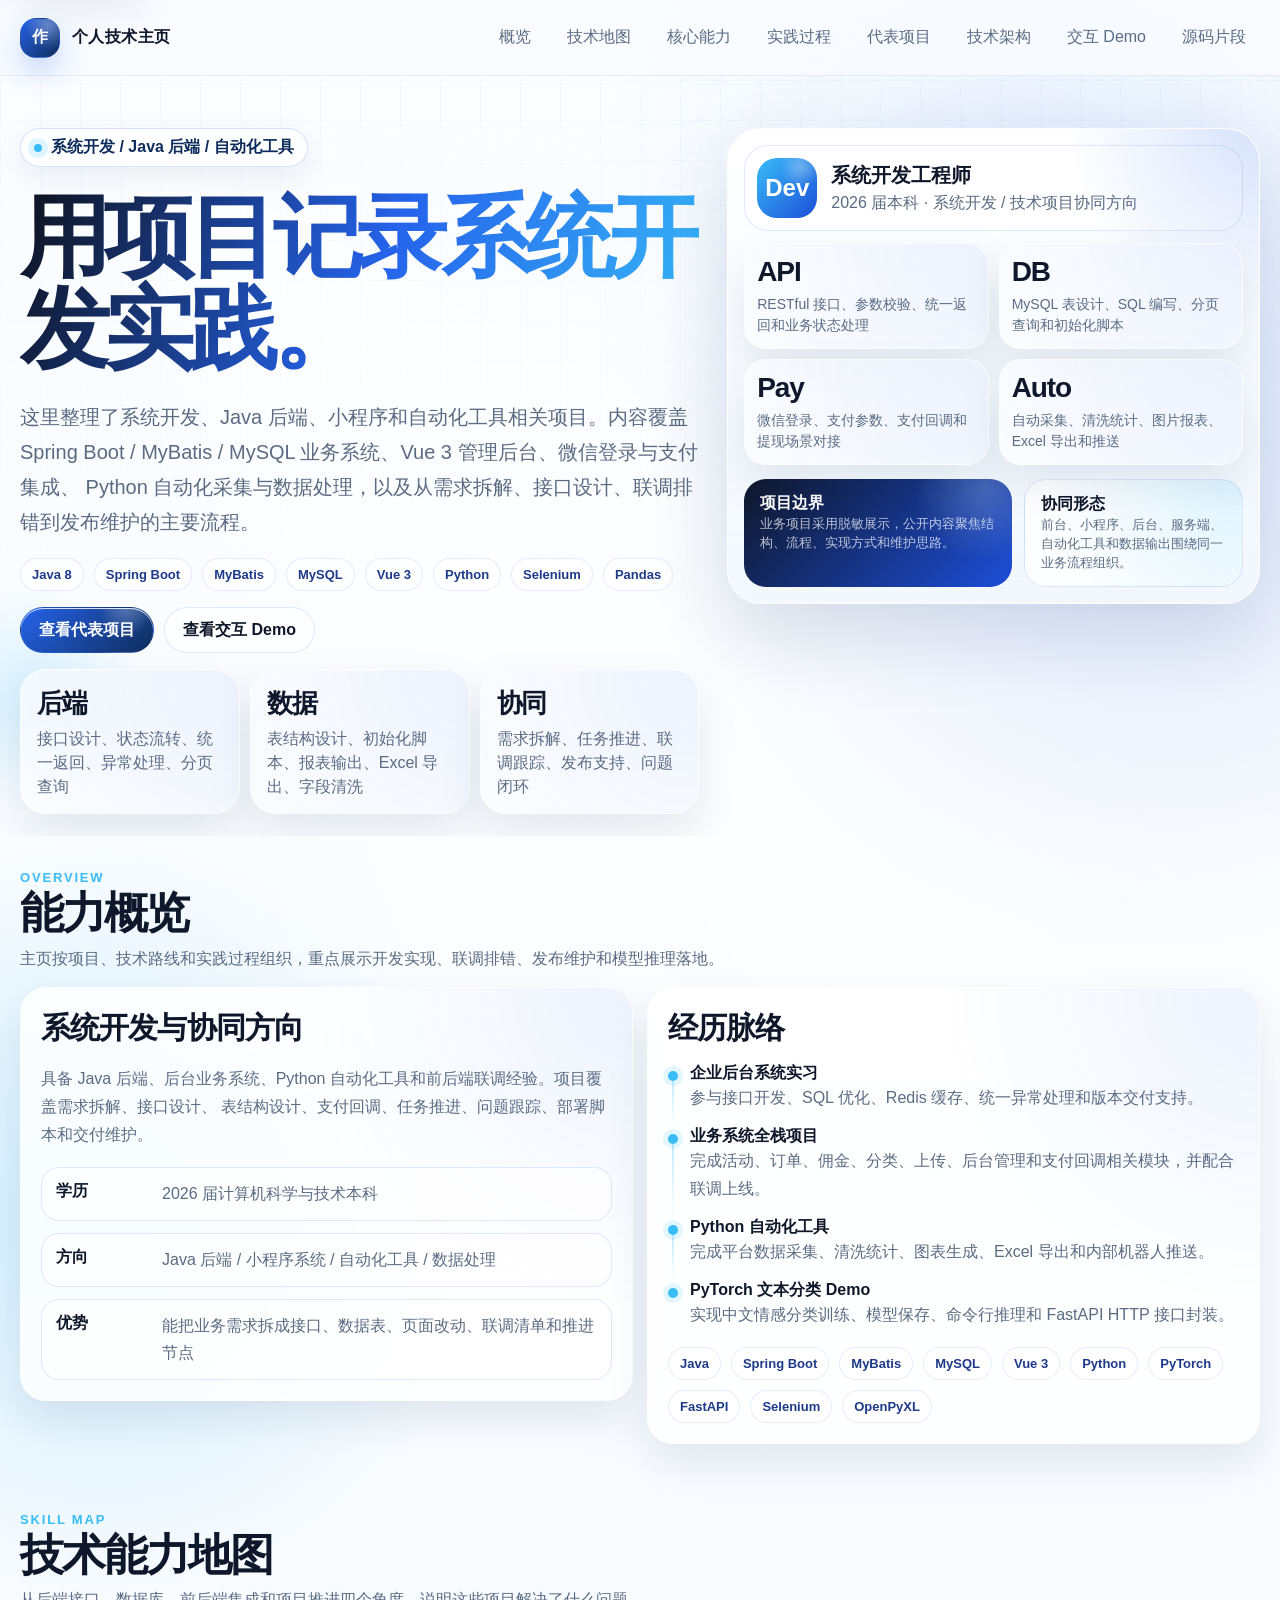
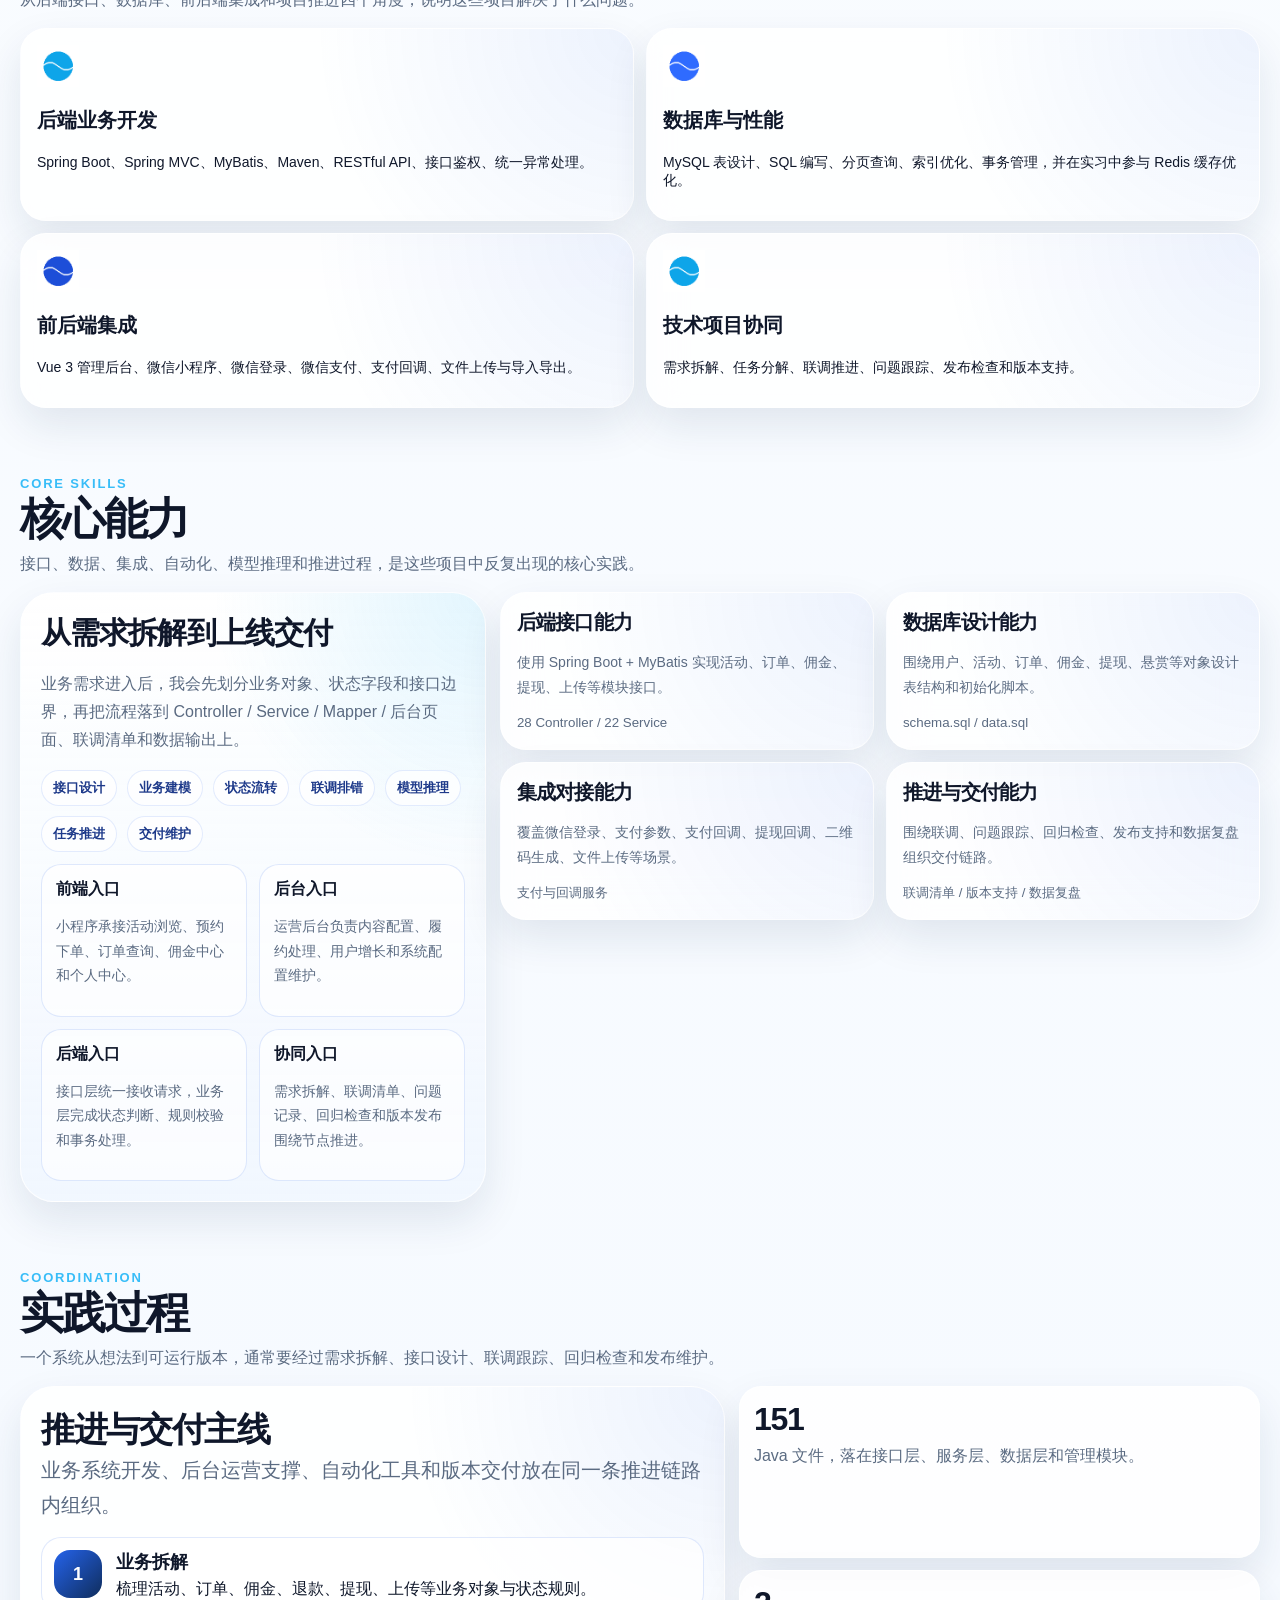
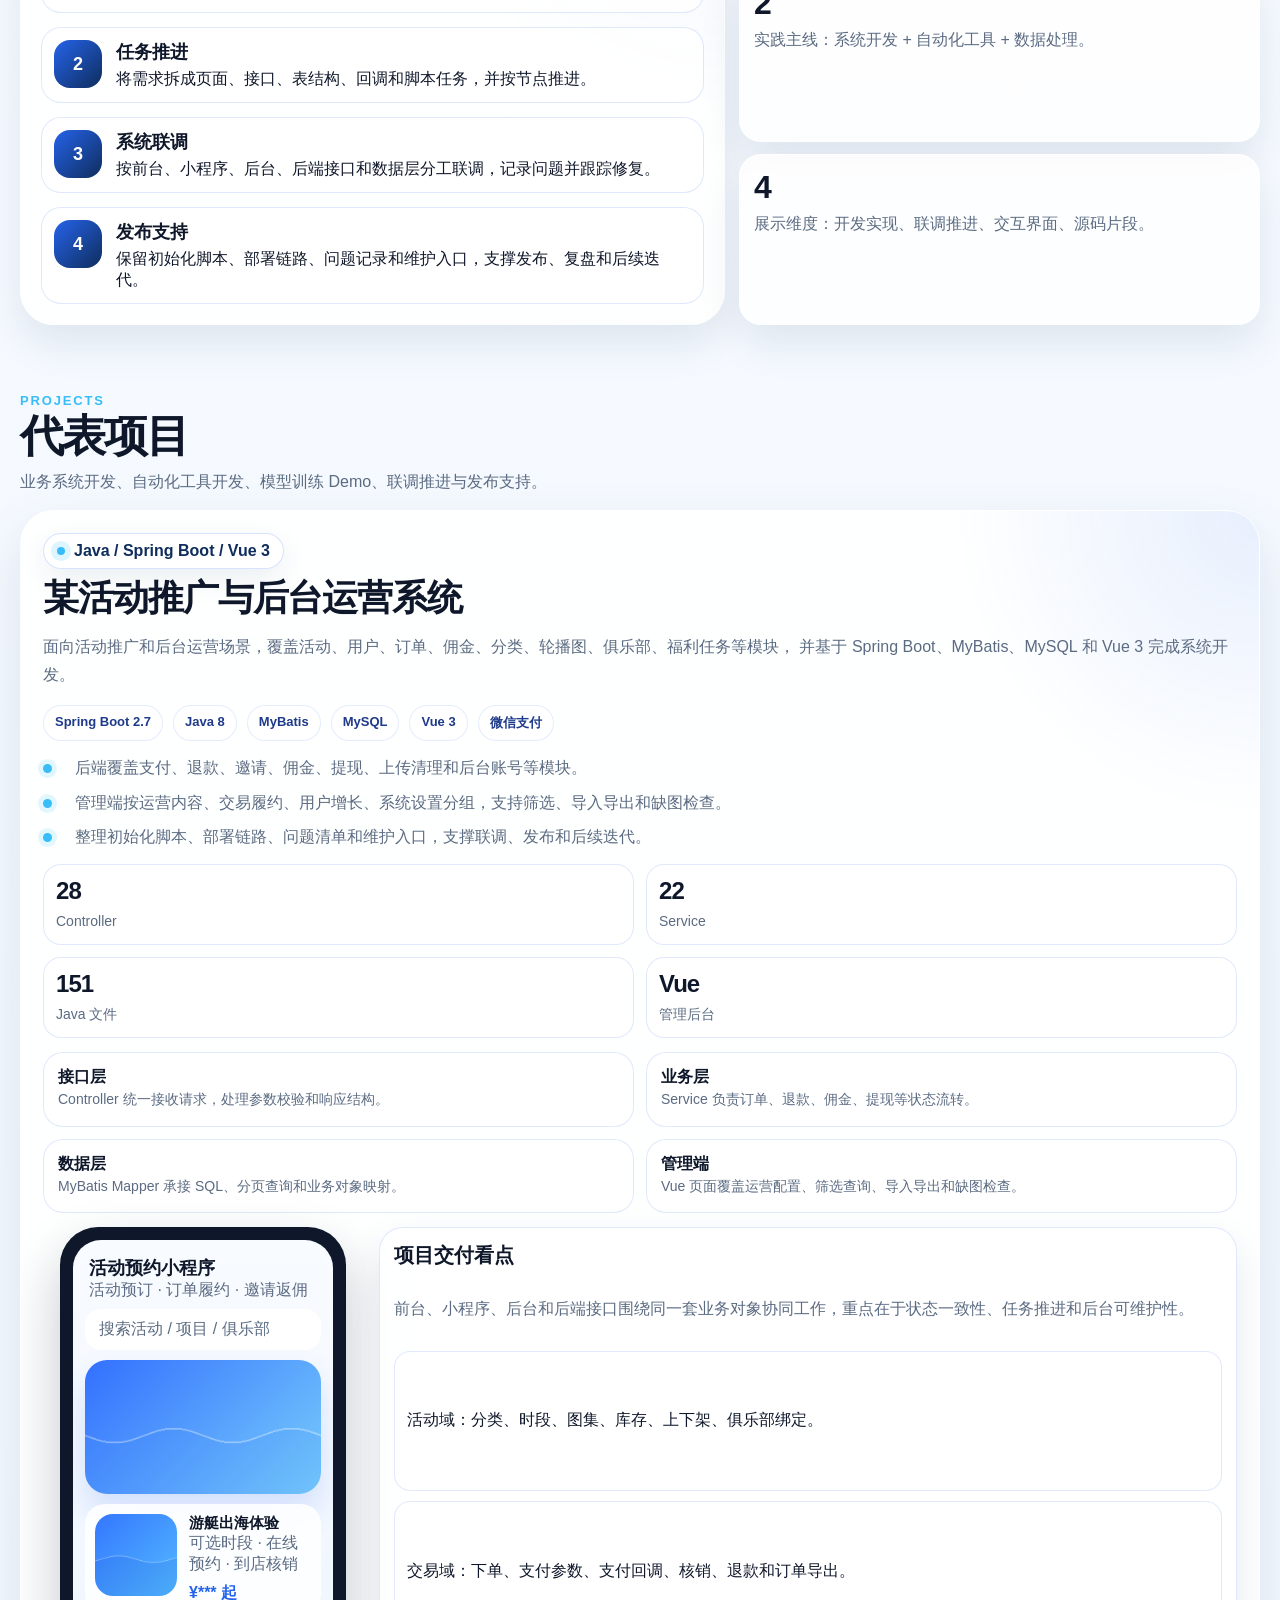
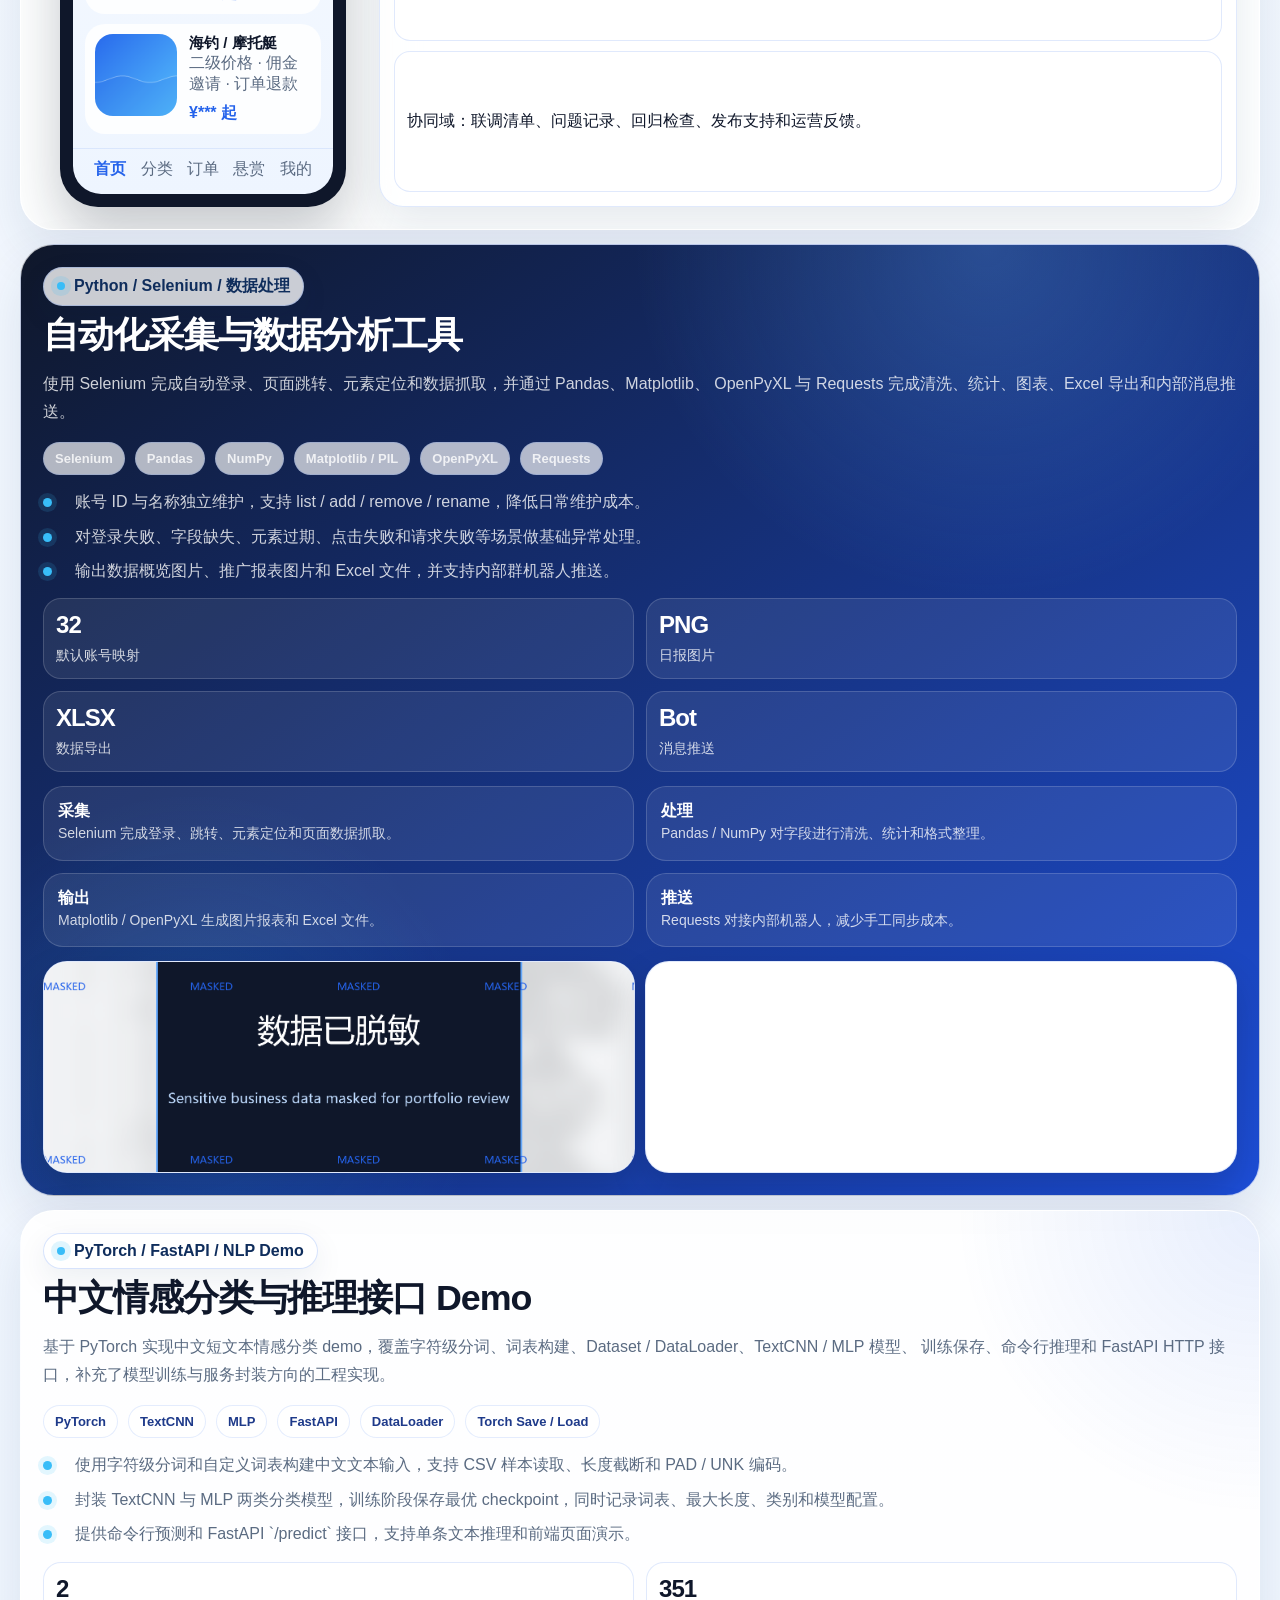
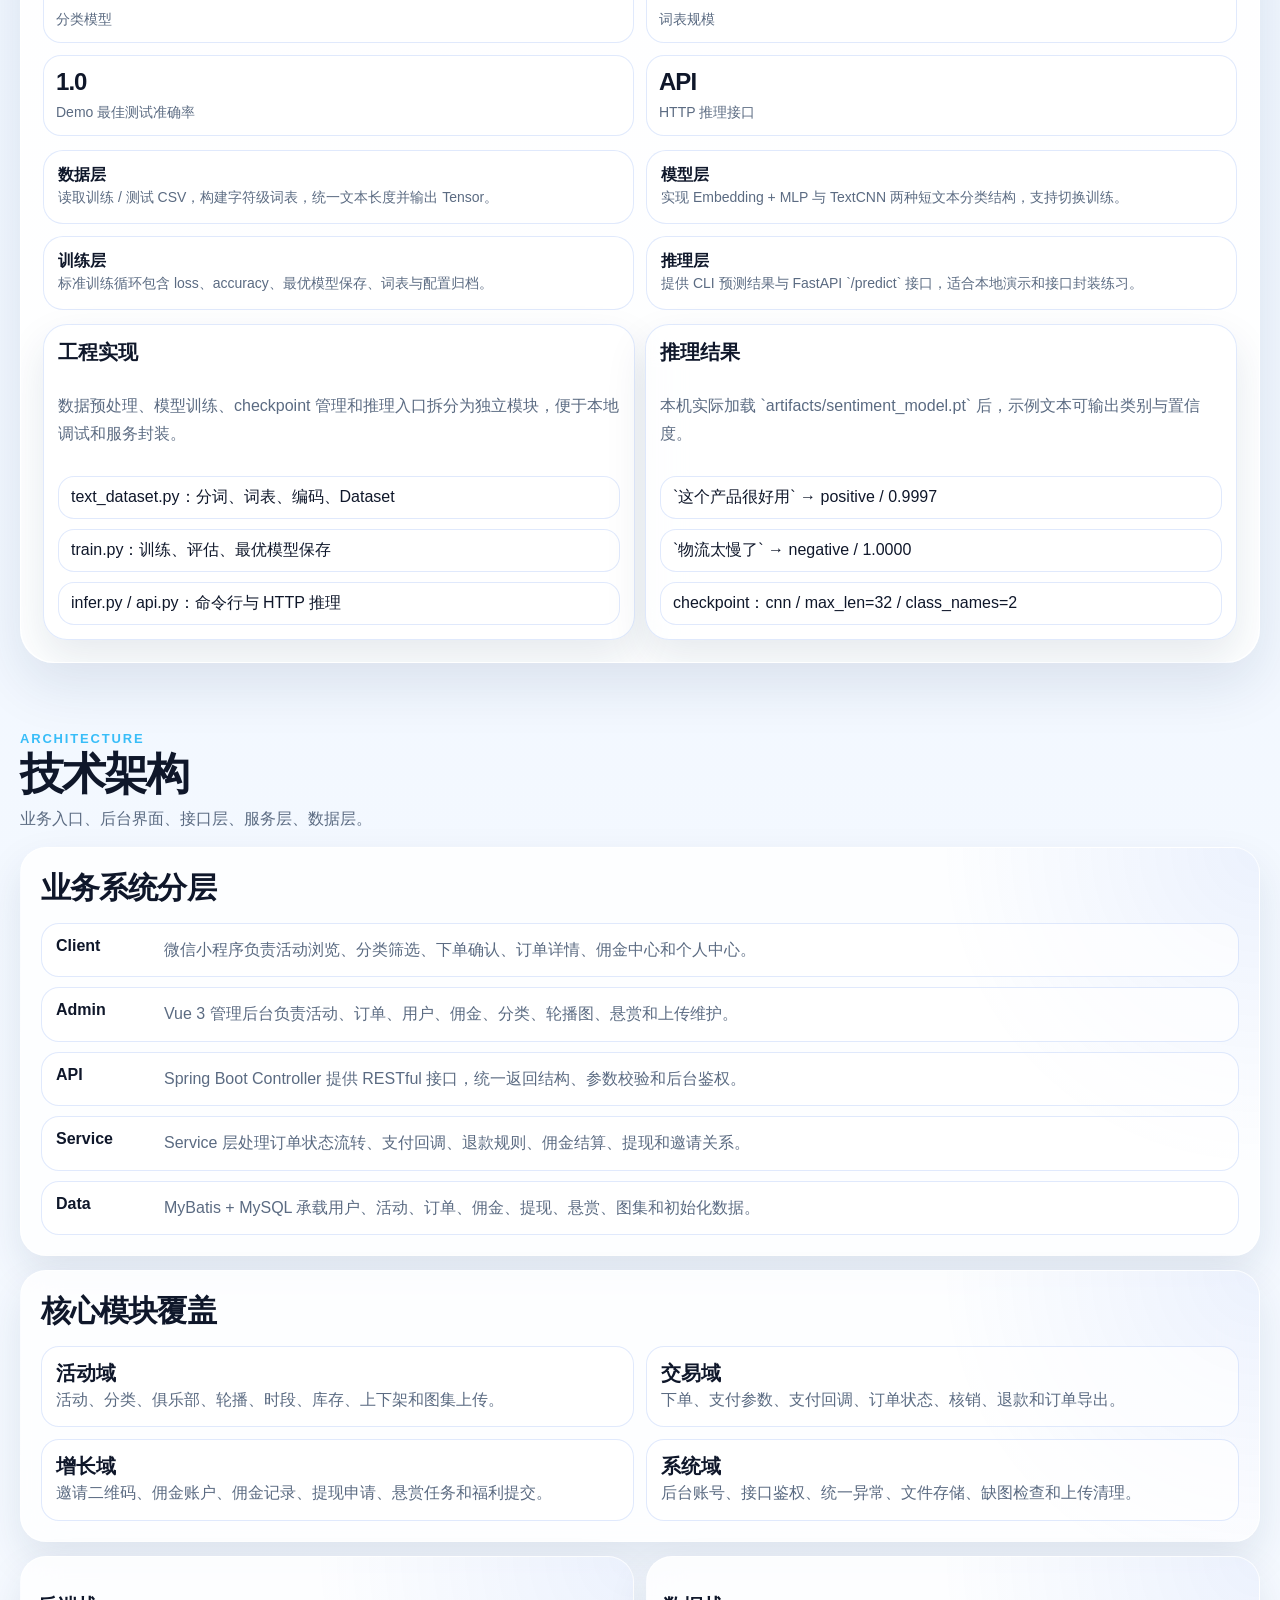
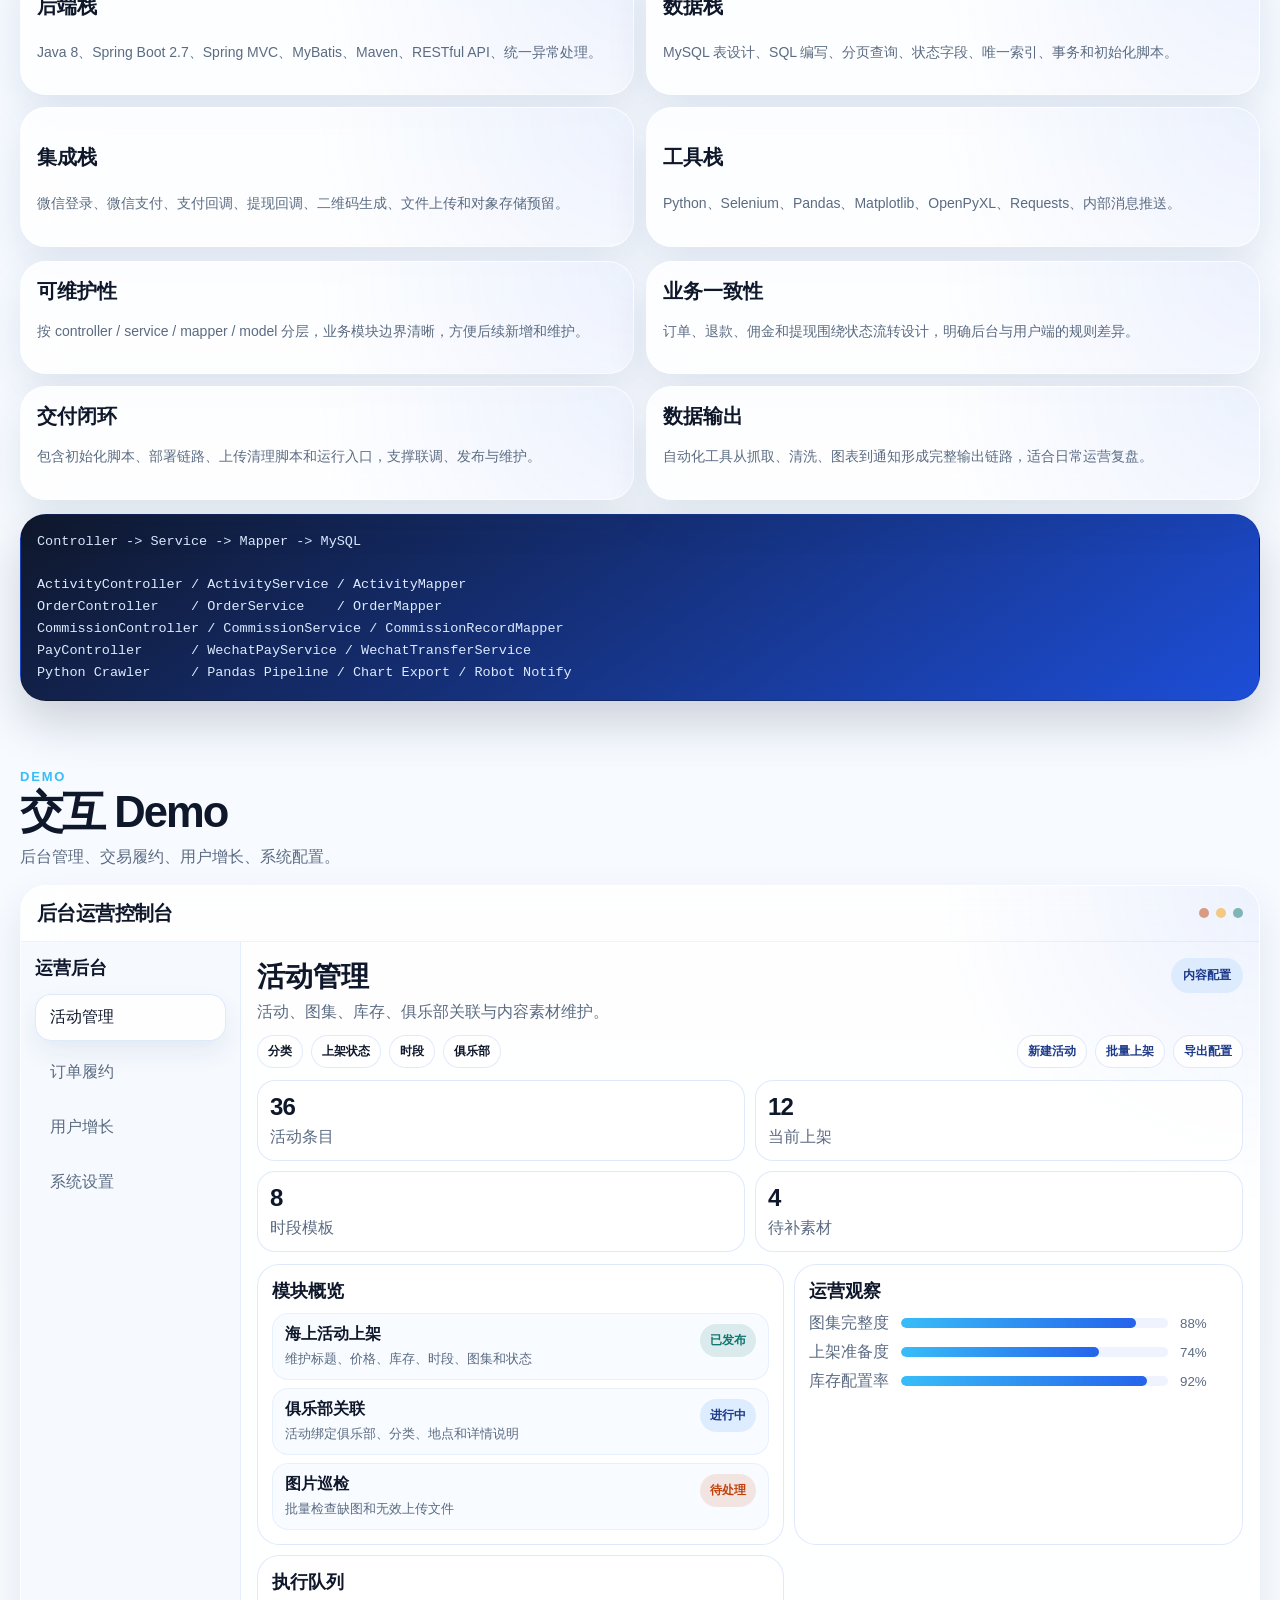
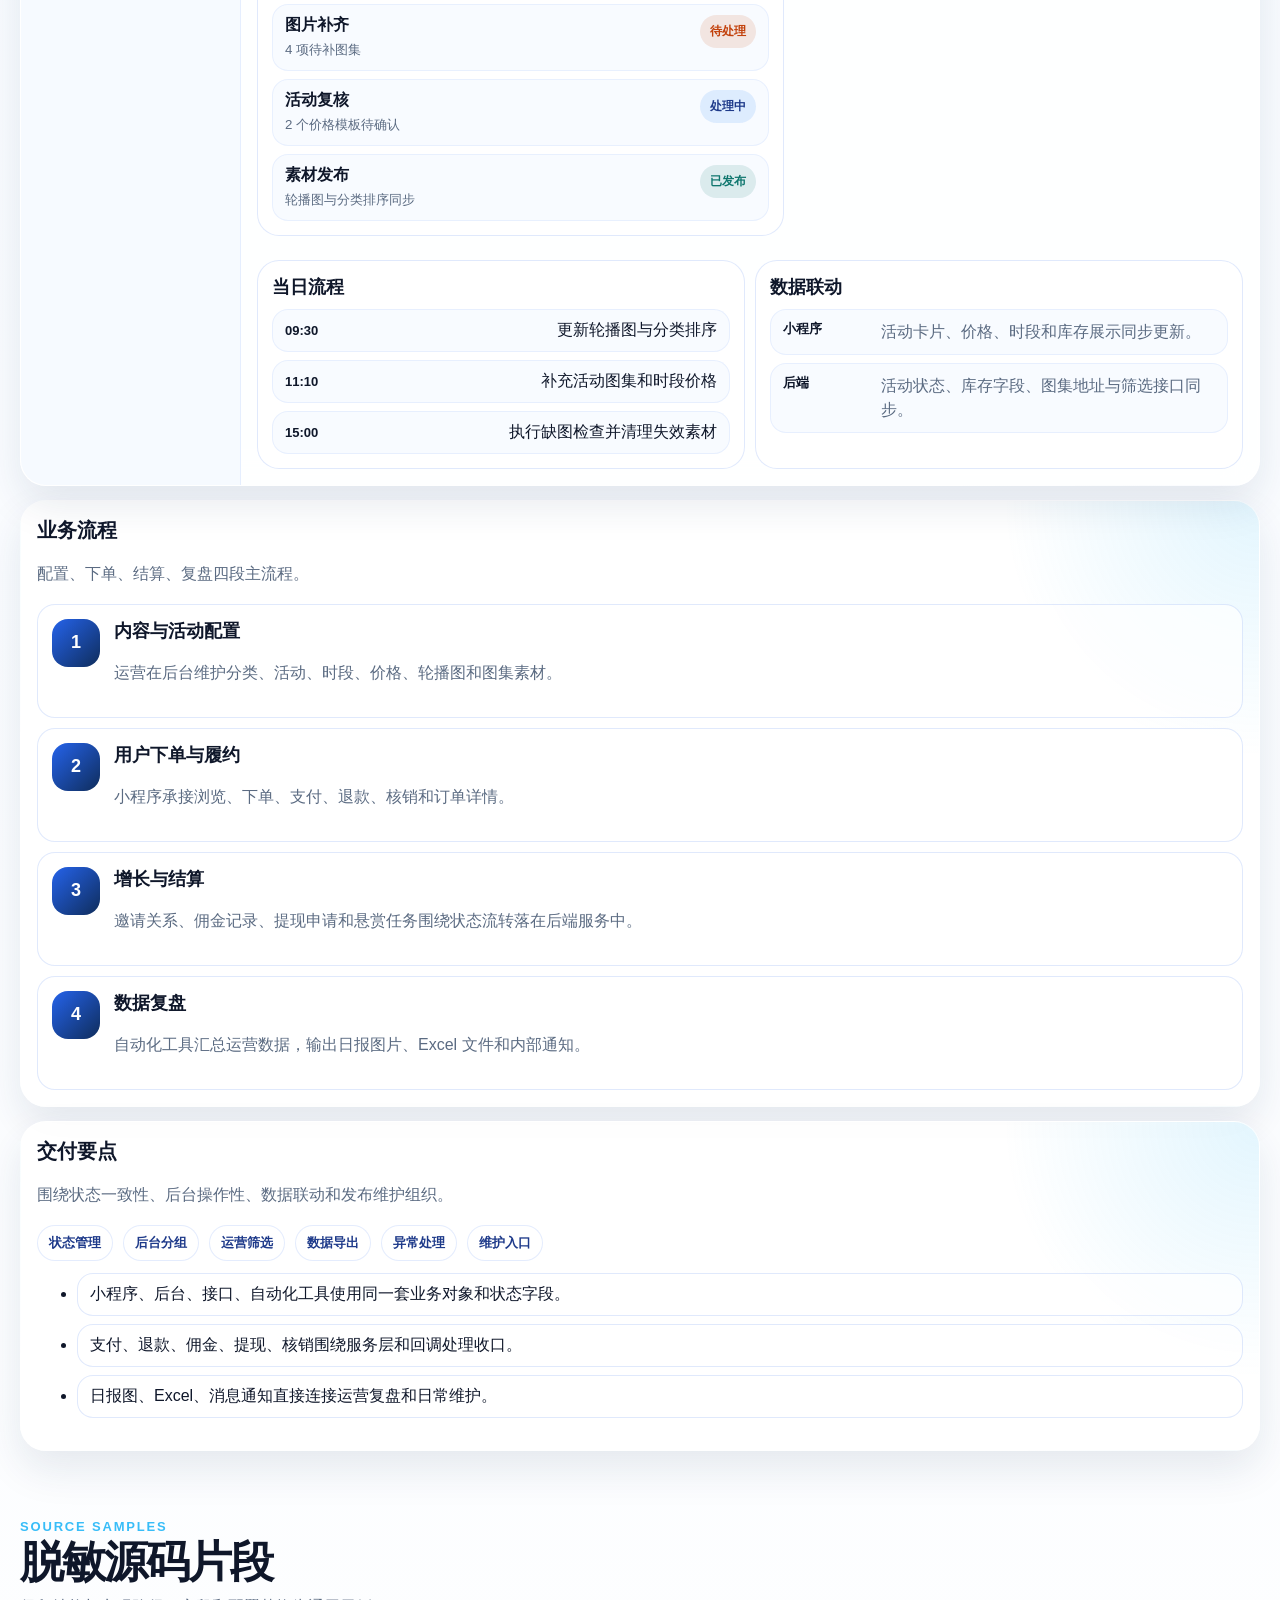
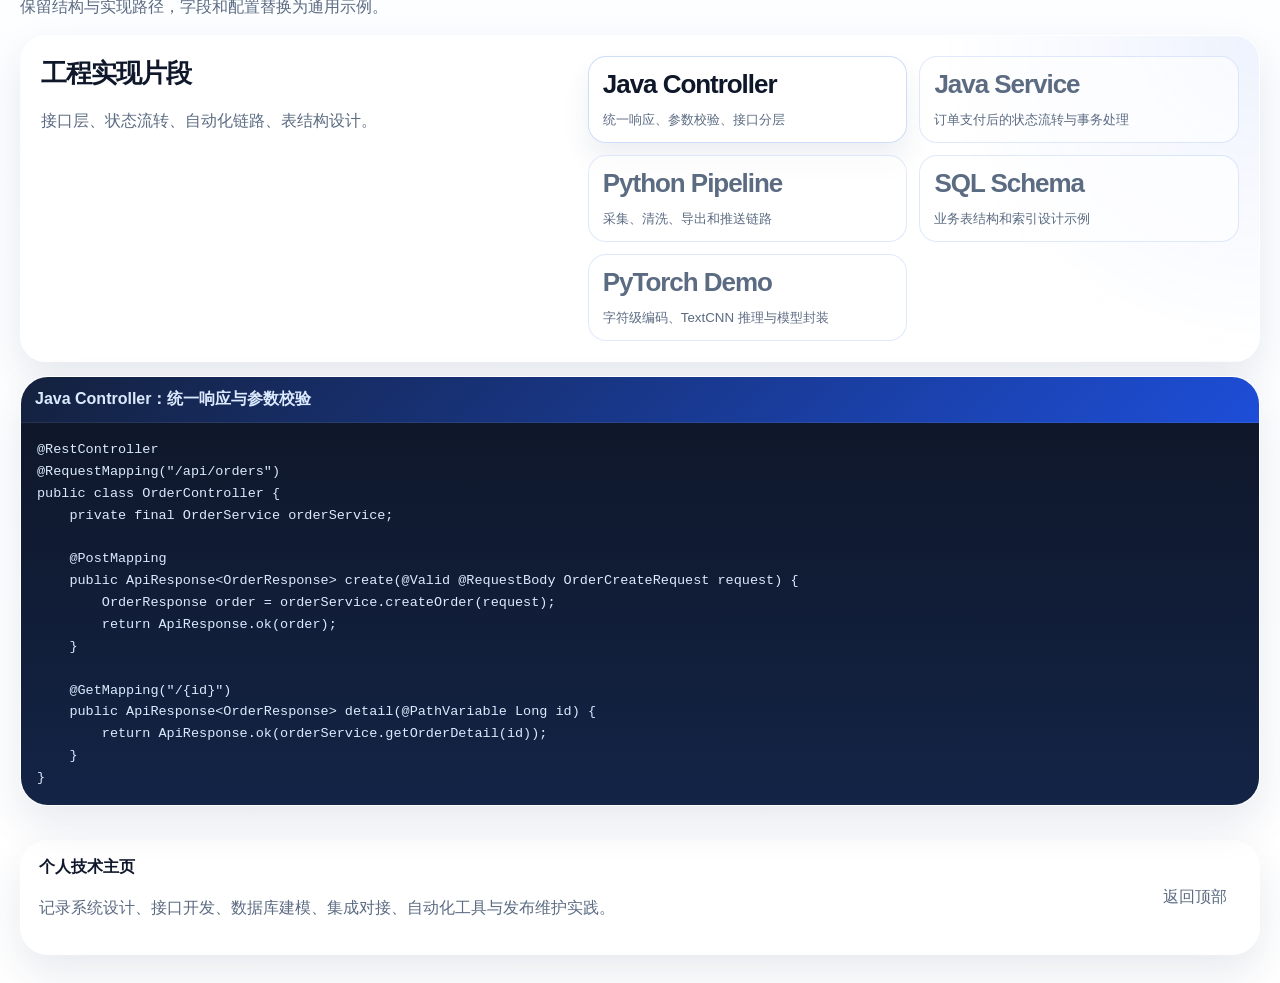
==== commit e09bb050: "Refine homepage reading content" ====
--- a/index.html
+++ b/index.html
@@ -5,7 +5,7 @@
     <meta name="viewport" content="width=device-width, initial-scale=1.0" />
     <meta
       name="description"
-      content="系统开发工程师作品集，展示 Java 后端、Spring Boot、MyBatis、MySQL、Vue 3、微信小程序、Python 自动化采集与数据分析项目。"
+      content="个人技术主页，记录 Java 后端、Spring Boot、MyBatis、MySQL、Vue 3、微信小程序、Python 自动化采集与数据分析项目。"
     />
     <meta name="author" content="Portfolio" />
     <meta name="theme-color" content="#2563eb" />
@@ -13,26 +13,26 @@
     <link rel="canonical" href="https://fish-boy818.github.io/portfolio/" />
     <meta property="og:type" content="website" />
     <meta property="og:locale" content="zh_CN" />
-    <meta property="og:title" content="系统开发工程师作品集" />
+    <meta property="og:title" content="个人技术主页" />
     <meta
       property="og:description"
-      content="系统开发、Java 后端、技术项目协同方向作品集，覆盖业务系统、管理后台、微信小程序和 Python 自动化数据链路。"
+      content="系统开发、Java 后端、小程序、自动化工具和模型应用项目记录，覆盖业务系统、管理后台和 Python 数据链路。"
     />
     <meta property="og:url" content="https://fish-boy818.github.io/portfolio/" />
     <meta property="og:image" content="https://fish-boy818.github.io/portfolio/assets/python/data-overview.png" />
     <meta name="twitter:card" content="summary_large_image" />
-    <meta name="twitter:title" content="系统开发工程师作品集" />
+    <meta name="twitter:title" content="个人技术主页" />
     <meta
       name="twitter:description"
       content="Java 后端、Spring Boot、MySQL、Vue 3、微信小程序与 Python 自动化项目展示。"
     />
     <meta name="twitter:image" content="https://fish-boy818.github.io/portfolio/assets/python/data-overview.png" />
-    <title>系统开发工程师作品集</title>
+    <title>个人技术主页</title>
     <script type="application/ld+json">
       {
         "@context": "https://schema.org",
         "@type": "CollectionPage",
-        "name": "系统开发工程师作品集",
+        "name": "个人技术主页",
         "url": "https://fish-boy818.github.io/portfolio/",
         "inLanguage": "zh-CN",
         "about": {
@@ -2091,13 +2091,13 @@
       <div class="shell nav-inner">
         <div class="brand">
           <div class="brand-mark">作</div>
-          <span>系统开发工程师作品集</span>
+          <span>个人技术主页</span>
         </div>
         <div class="nav-links">
           <a href="#overview">概览</a>
-          <a href="#fit">岗位能力</a>
+          <a href="#fit">技术地图</a>
           <a href="#ability">核心能力</a>
-          <a href="#coordination">协同推进</a>
+          <a href="#coordination">实践过程</a>
           <a href="#projects">代表项目</a>
           <a href="#architecture">技术架构</a>
           <a href="#demo">交互 Demo</a>
@@ -2109,12 +2109,12 @@
     <header class="hero">
       <div class="shell hero-grid">
         <div class="reveal">
-          <div class="eyebrow"><span class="dot"></span>系统开发 / Java 后端 / 技术项目协同</div>
-          <h1>把业务需求落成可交付系统。</h1>
+          <div class="eyebrow"><span class="dot"></span>系统开发 / Java 后端 / 自动化工具</div>
+          <h1>用项目记录系统开发实践。</h1>
           <p class="hero-lead">
-            2026 届计算机科学与技术本科，聚焦系统开发、Java 后端开发与技术项目协同。作品覆盖
+            这里整理了系统开发、Java 后端、小程序和自动化工具相关项目。内容覆盖
             Spring Boot / MyBatis / MySQL 业务系统、Vue 3 管理后台、微信登录与支付集成、
-            Python 自动化采集与数据处理，以及从需求拆解、任务分解、联调排错到发布支持的主要流程。
+            Python 自动化采集与数据处理，以及从需求拆解、接口设计、联调排错到发布维护的主要流程。
           </p>
 
           <div class="tech-ribbon" aria-label="核心技术栈">
@@ -2180,11 +2180,11 @@
           <div class="hero-strip">
             <div class="hero-strip-card">
               <strong>项目边界</strong><br />
-              <small>已交付业务系统采用脱敏展示，公开内容聚焦结构、流程、实现方式和交付能力。</small>
+              <small>业务项目采用脱敏展示，公开内容聚焦结构、流程、实现方式和维护思路。</small>
             </div>
             <div class="hero-strip-card alt">
               <strong>协同形态</strong><br />
-              <small>前台、小程序、后台、服务端、自动化工具和数据输出协同推进。</small>
+              <small>前台、小程序、后台、服务端、自动化工具和数据输出围绕同一业务流程组织。</small>
             </div>
           </div>
         </aside>
@@ -2200,7 +2200,7 @@
               <h2>能力概览</h2>
             </div>
             <p class="section-note">
-              作品集围绕系统开发与技术项目协同岗位重组，重点展示开发实现、联调推进、发布支持、交付维护和模型推理落地。
+              主页按项目、技术路线和实践过程组织，重点展示开发实现、联调排错、发布维护和模型推理落地。
             </p>
           </div>
 
@@ -2218,7 +2218,7 @@
                 </div>
                 <div class="overview-item">
                   <strong>方向</strong>
-                  <span>系统开发工程师 / Java 后端开发 / 技术项目助理 / 实施交付</span>
+                  <span>Java 后端 / 小程序系统 / 自动化工具 / 数据处理</span>
                 </div>
                 <div class="overview-item">
                   <strong>优势</strong>
@@ -2268,11 +2268,11 @@
         <div class="shell">
           <div class="section-head">
             <div>
-              <p class="section-kicker">Role Fit</p>
-              <h2>岗位能力匹配</h2>
+              <p class="section-kicker">Skill Map</p>
+              <h2>技术能力地图</h2>
             </div>
             <p class="section-note">
-              围绕系统开发与技术项目协同岗位，突出接口设计、数据建模、联调推进、自动化工具和交付维护能力。
+              从后端接口、数据库、前后端集成和项目推进四个角度，说明这些项目解决了什么问题。
             </p>
           </div>
 
@@ -2309,7 +2309,7 @@
               <h2>核心能力</h2>
             </div>
             <p class="section-note">
-              接口、数据、集成、自动化、模型推理、推进六类能力，直接对应后端开发与技术项目协同岗位。
+              接口、数据、集成、自动化、模型推理和推进过程，是这些项目中反复出现的核心实践。
             </p>
           </div>
 
@@ -2381,10 +2381,10 @@
           <div class="section-head">
             <div>
               <p class="section-kicker">Coordination</p>
-              <h2>项目推进与协同</h2>
+              <h2>实践过程</h2>
             </div>
             <p class="section-note">
-              需求拆解、任务分配、联调跟踪、回归检查和发布支持，围绕同一条交付链路推进。
+              一个系统从想法到可运行版本，通常要经过需求拆解、接口设计、联调跟踪、回归检查和发布维护。
             </p>
           </div>
 
@@ -2433,7 +2433,7 @@
               </div>
               <div class="story-metric reveal delay-2">
                 <strong>2</strong>
-                <span>投递主线：系统开发 + 技术项目协同。</span>
+                <span>实践主线：系统开发 + 自动化工具 + 数据处理。</span>
               </div>
               <div class="story-metric reveal delay-2">
                 <strong>4</strong>
@@ -3067,8 +3067,8 @@
       <div class="shell">
         <div class="footer-panel">
           <div>
-            <strong>系统开发工程师作品集</strong>
-            <p>聚焦系统设计、接口开发、数据库建模、集成对接、自动化工具与交付维护能力。</p>
+            <strong>个人技术主页</strong>
+            <p>记录系统设计、接口开发、数据库建模、集成对接、自动化工具与发布维护实践。</p>
           </div>
           <a class="footer-link" href="#overview">返回顶部</a>
         </div>
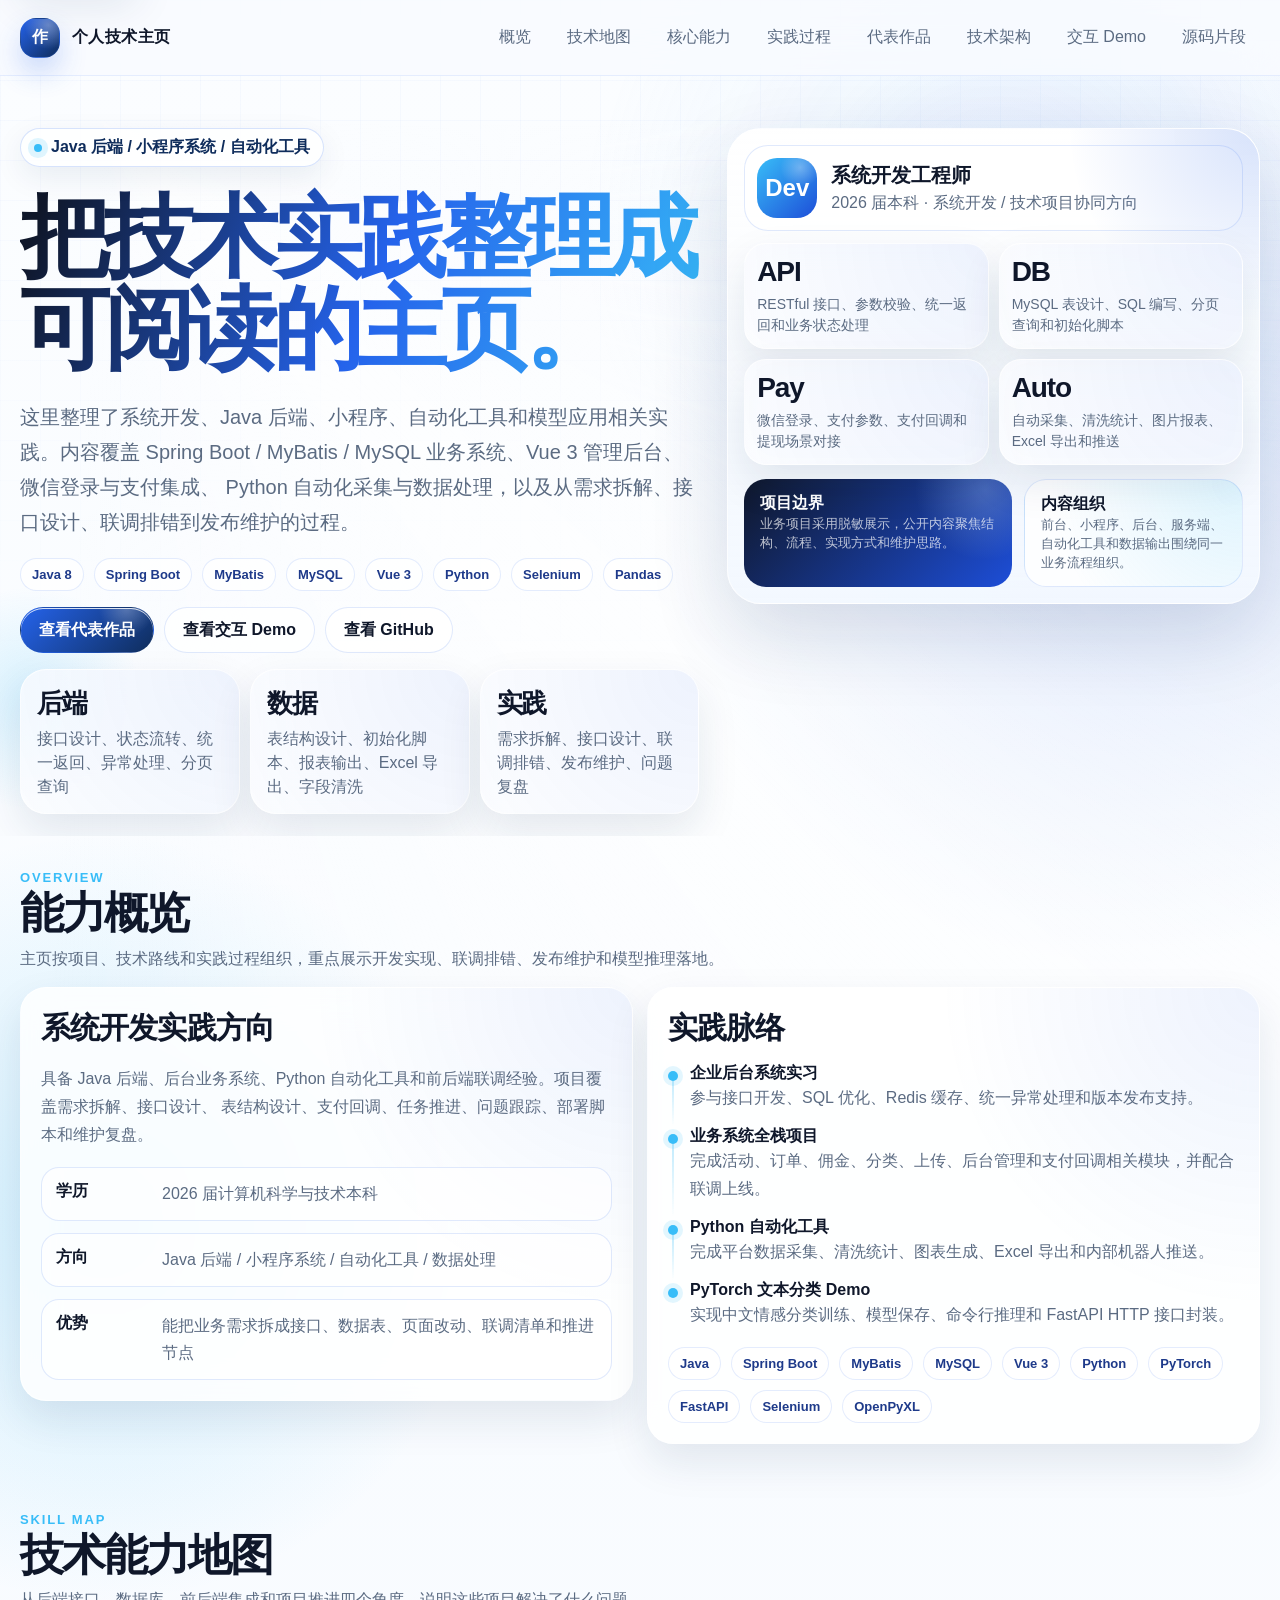
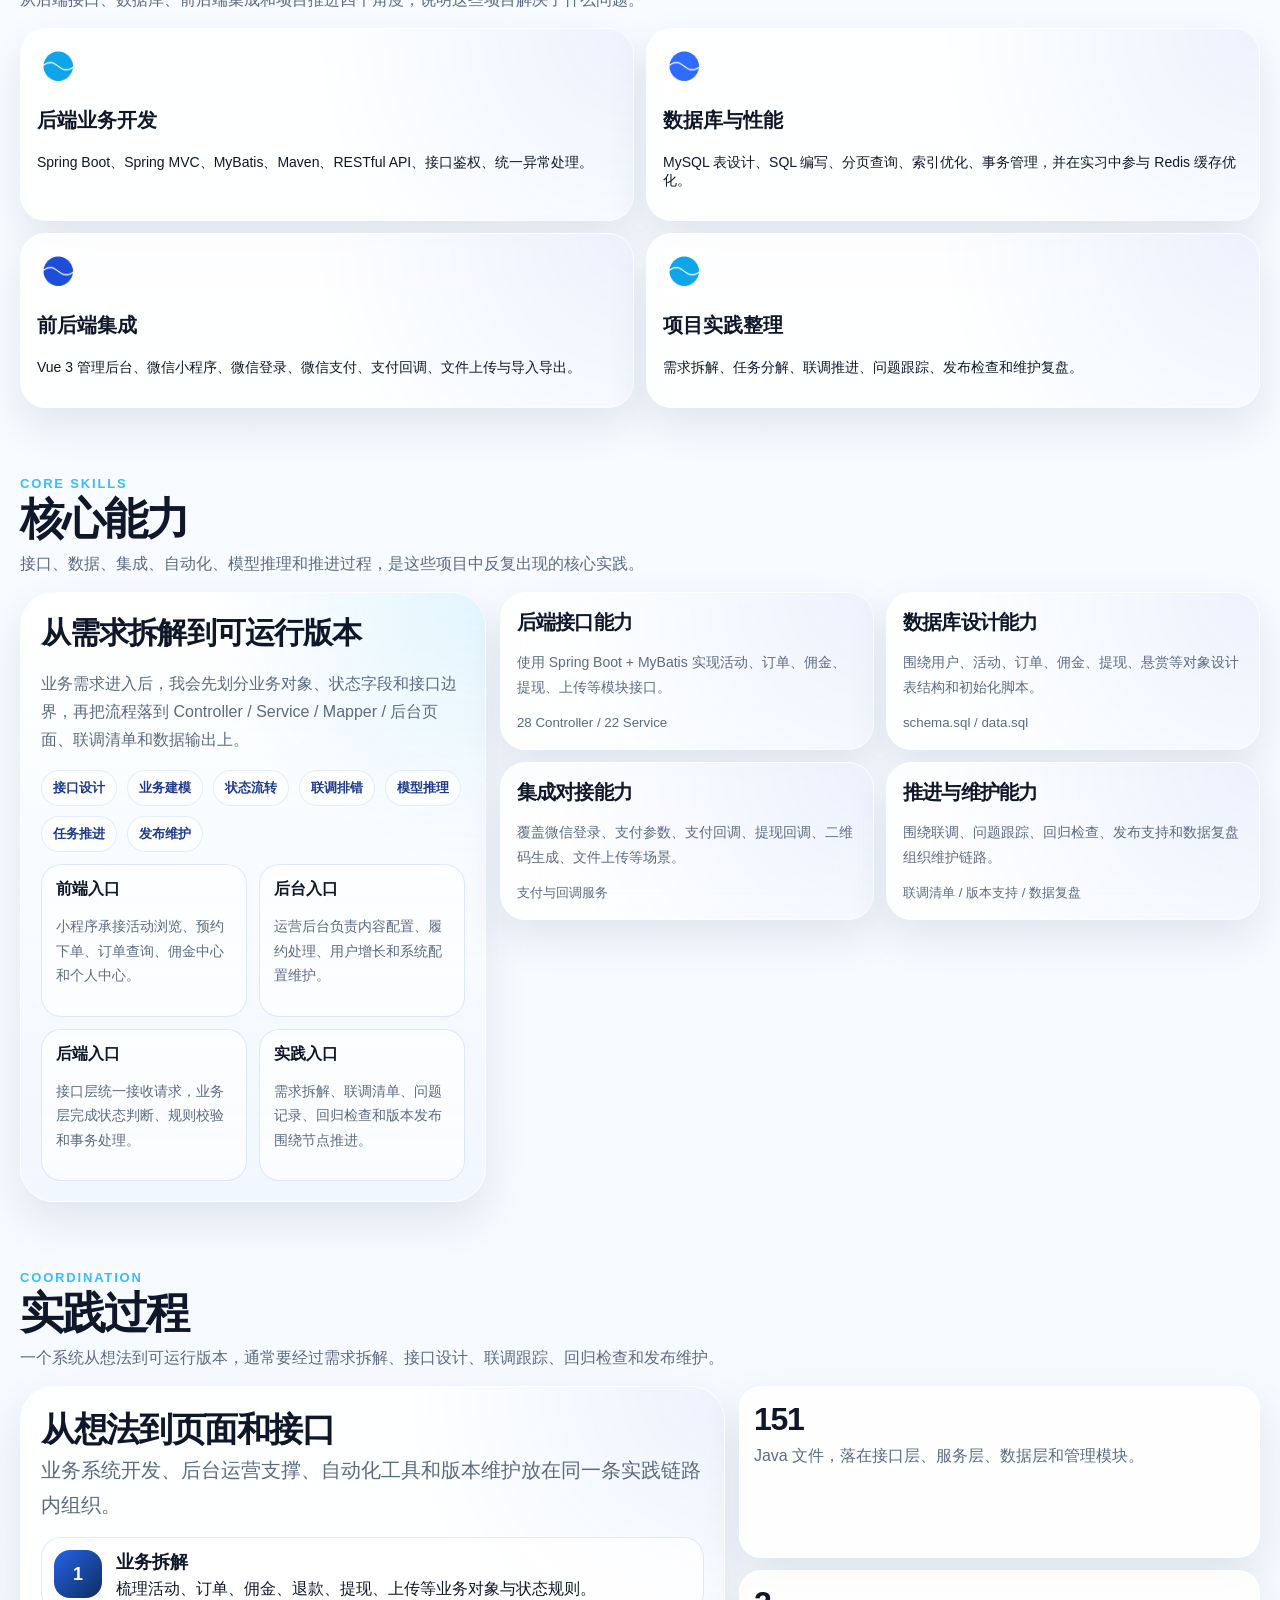
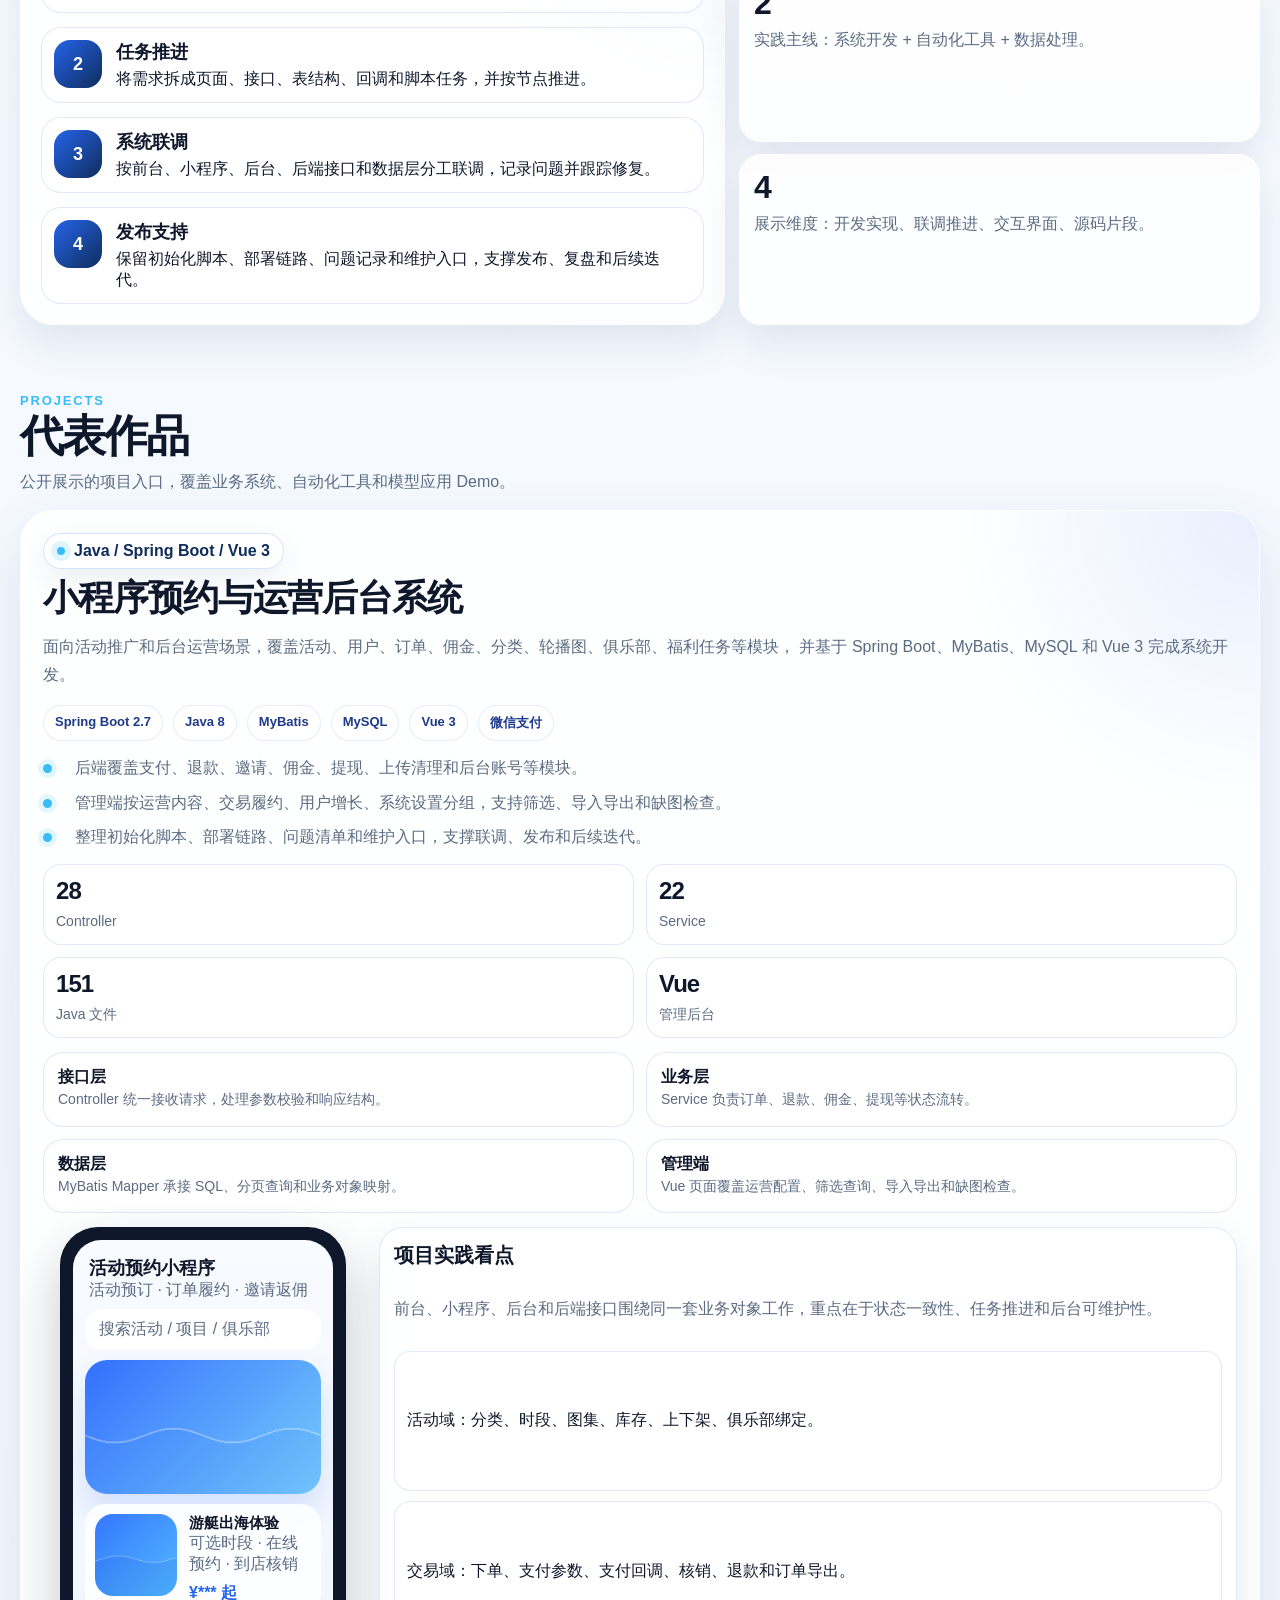
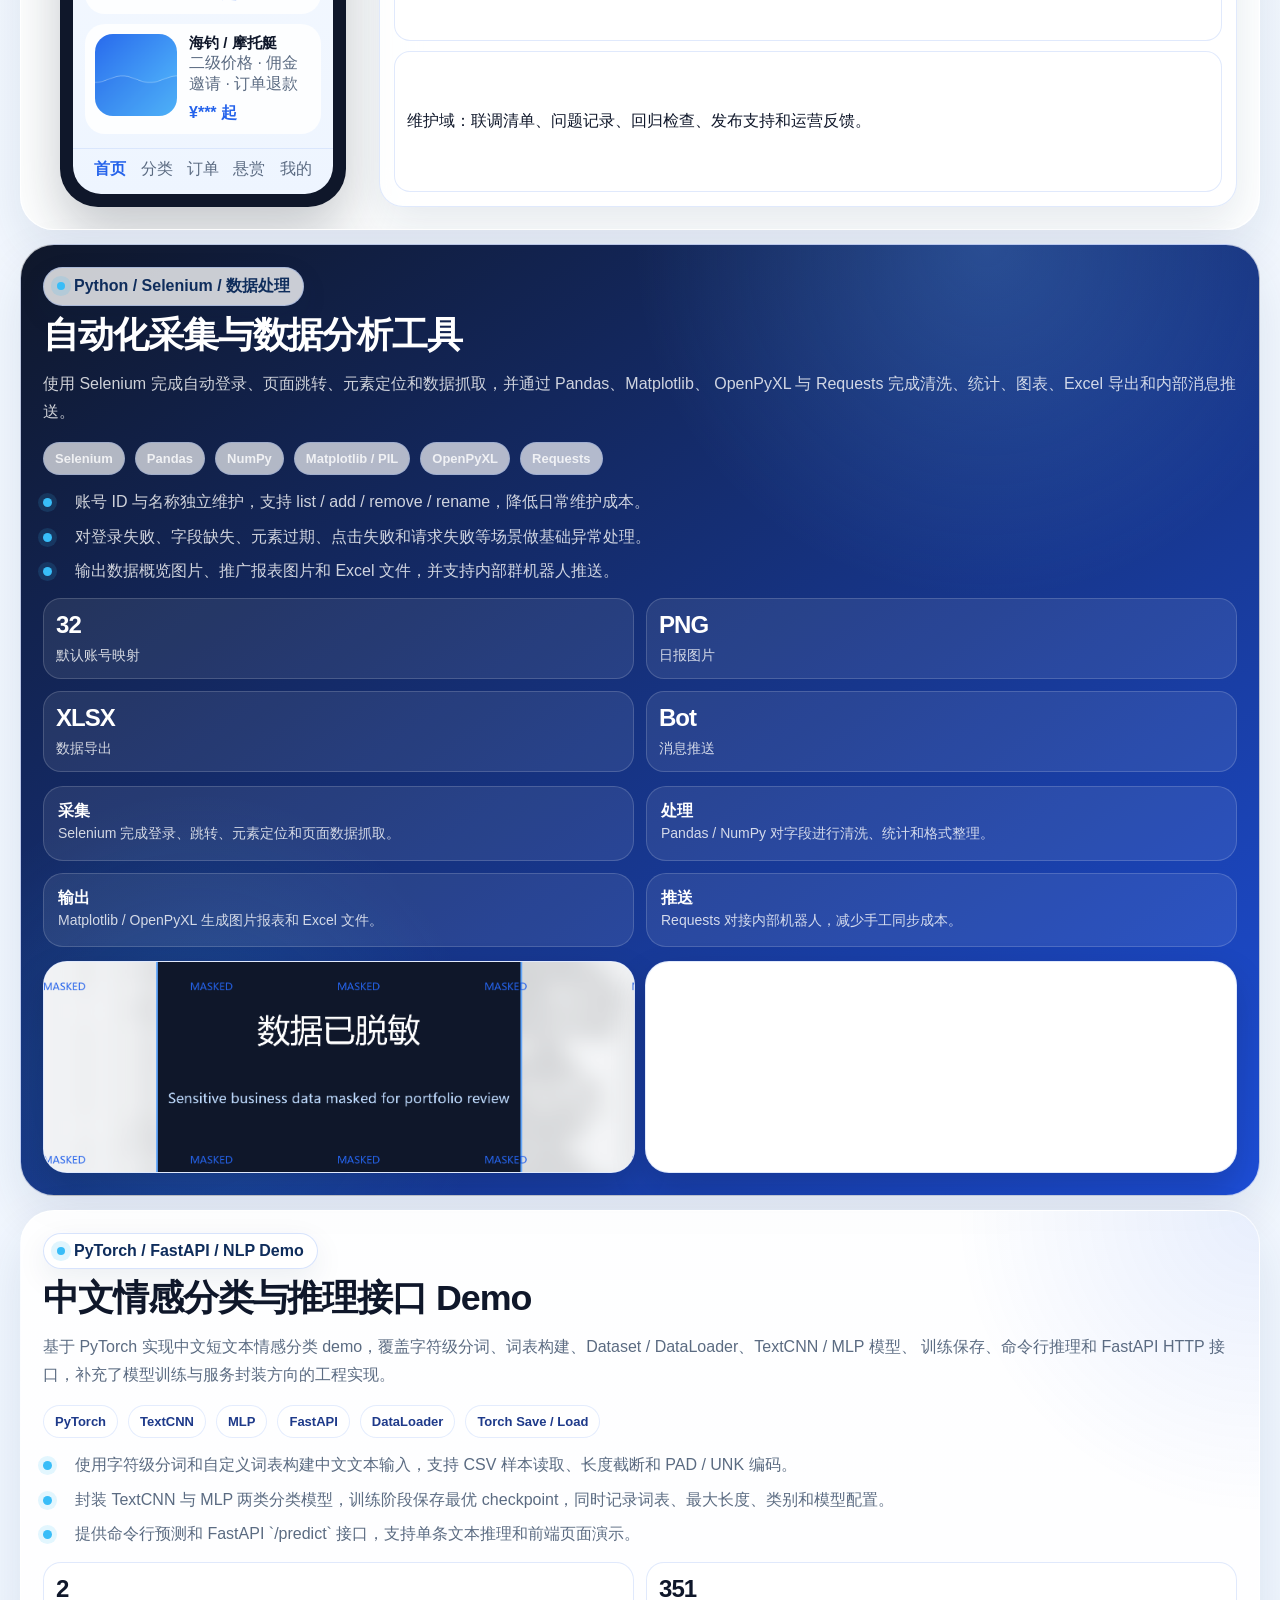
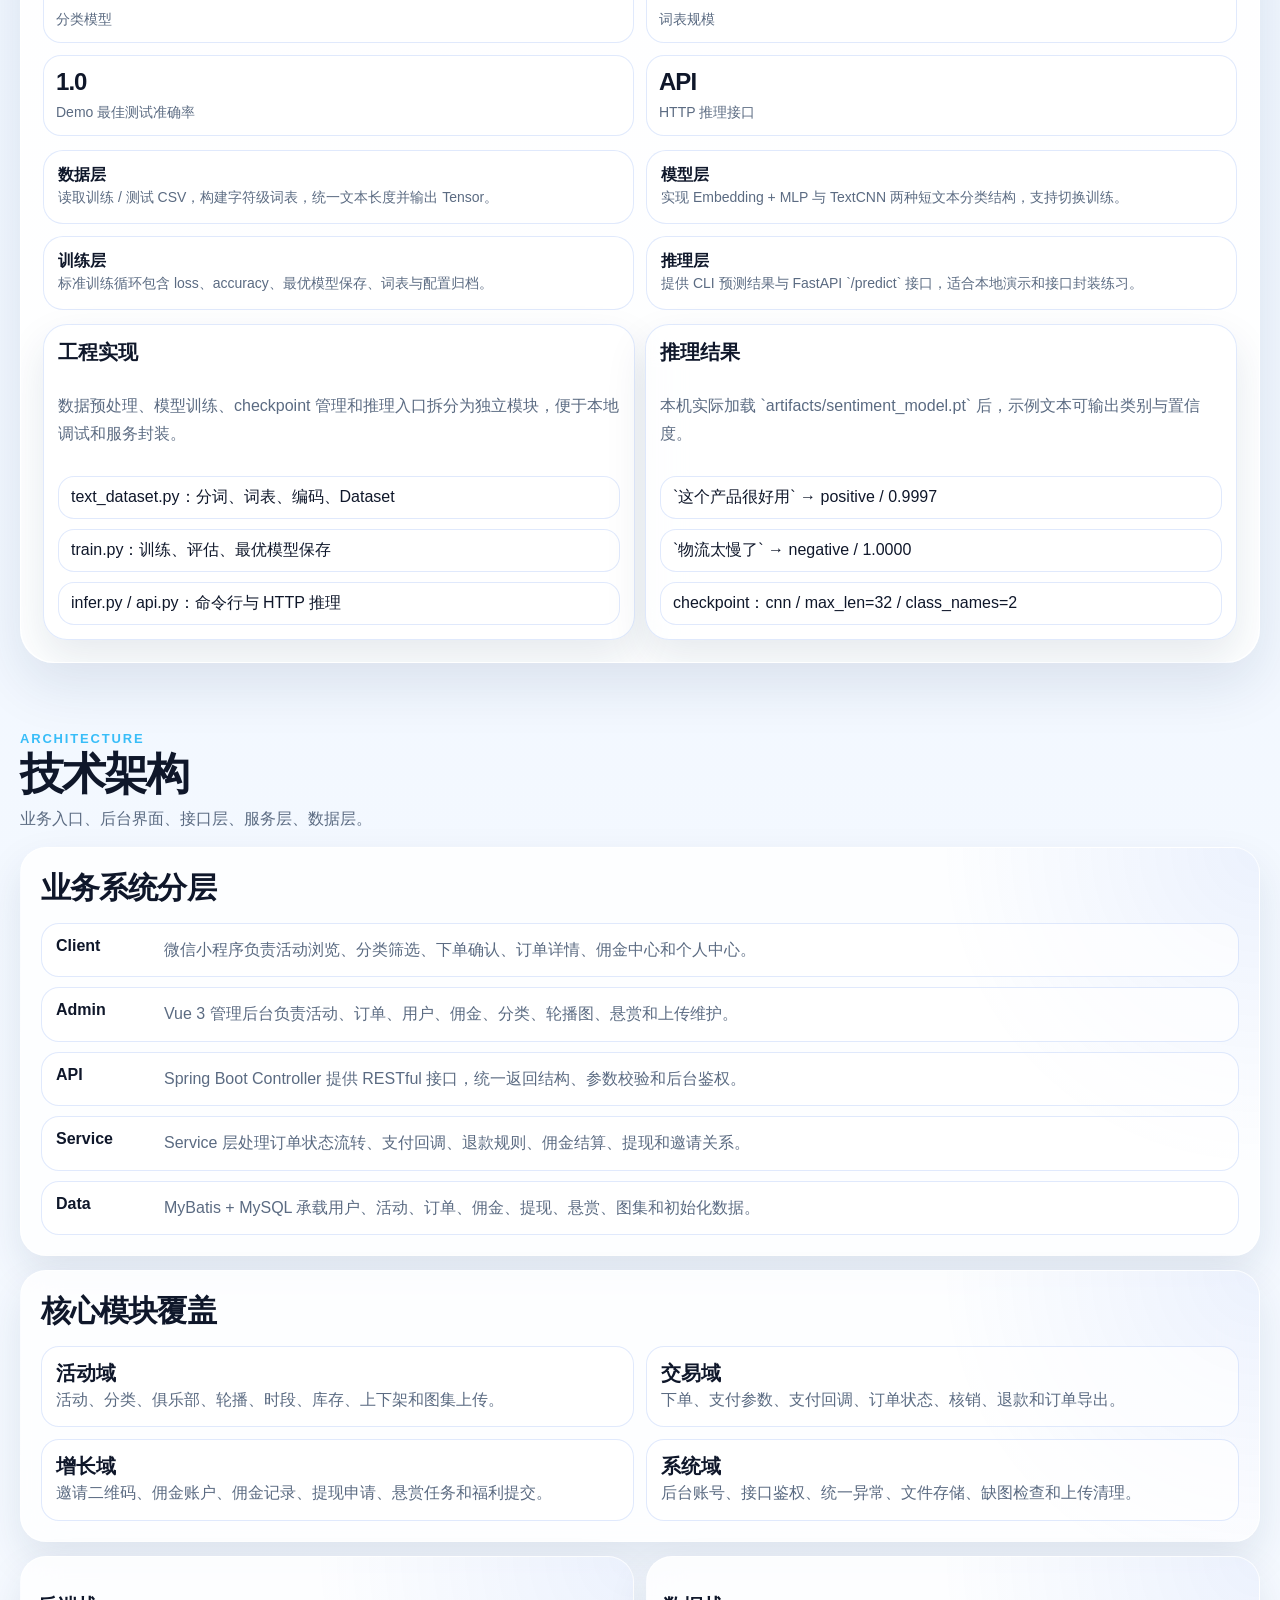
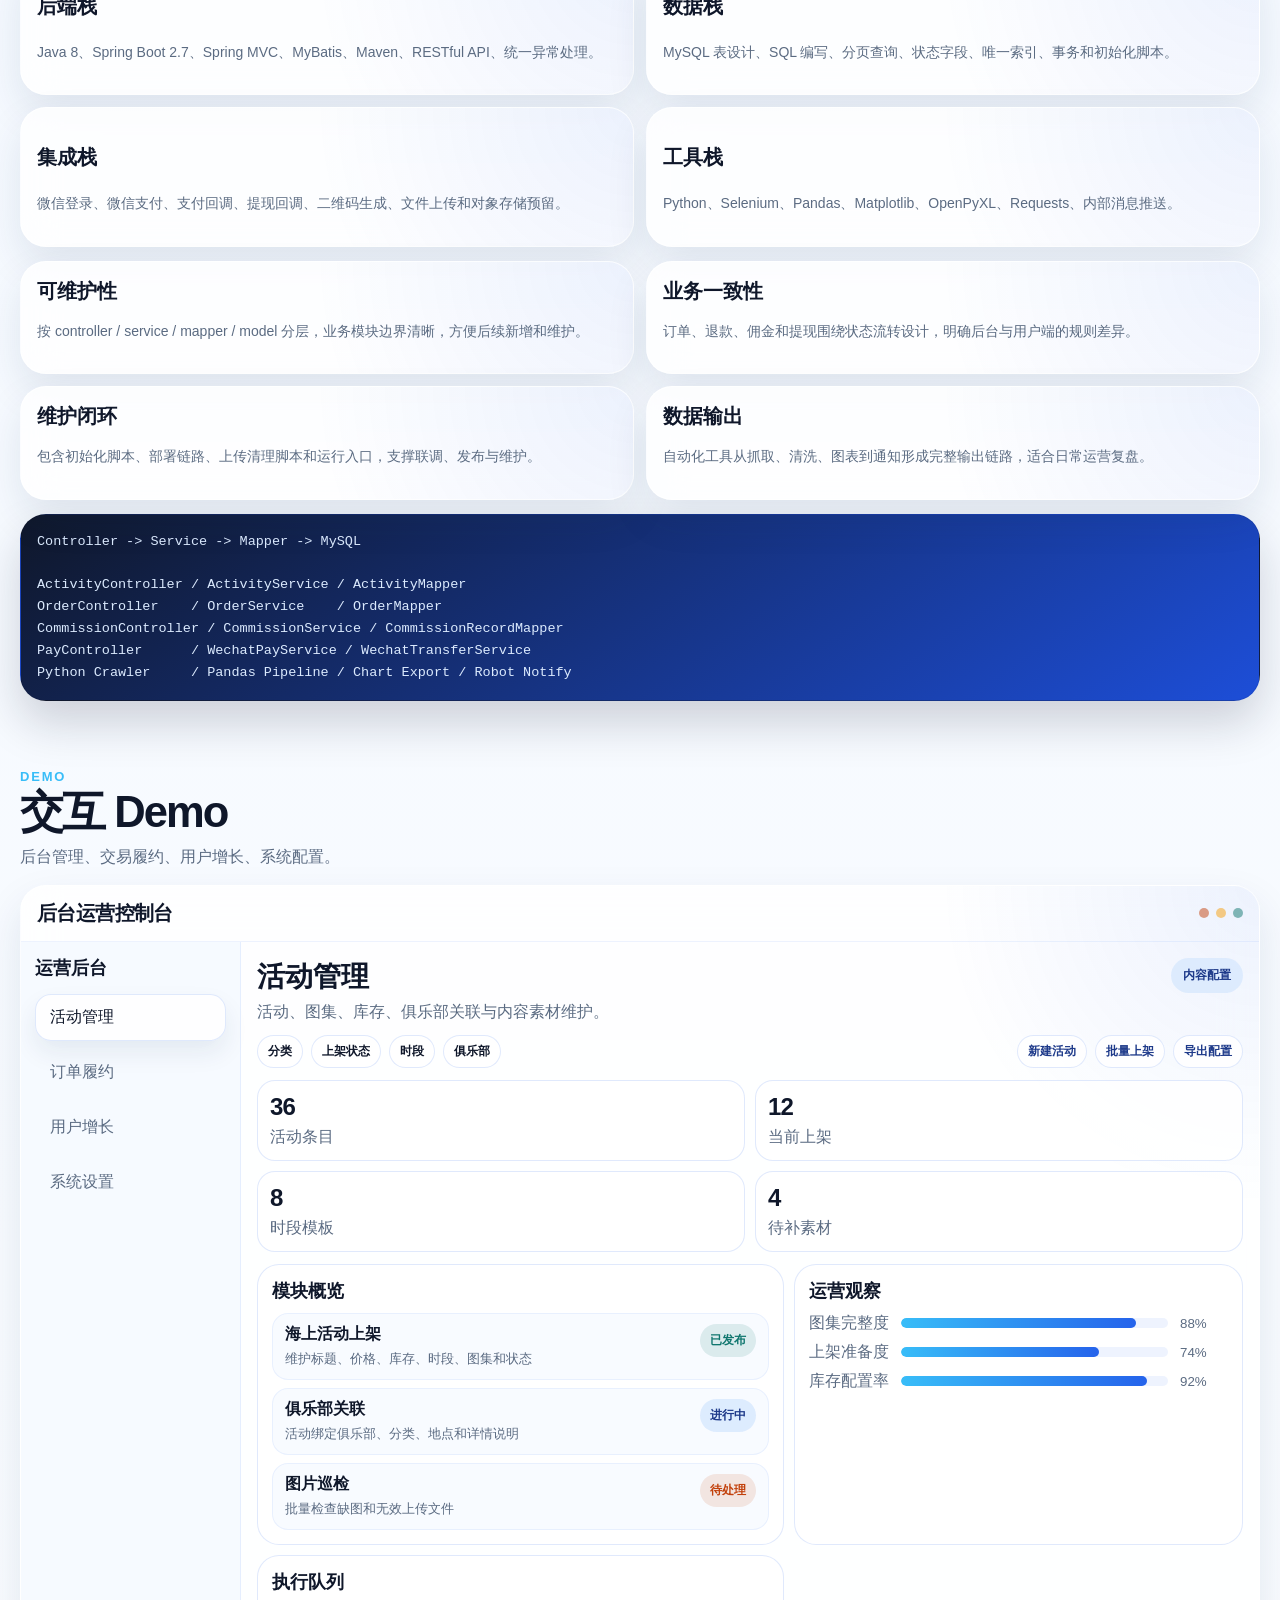
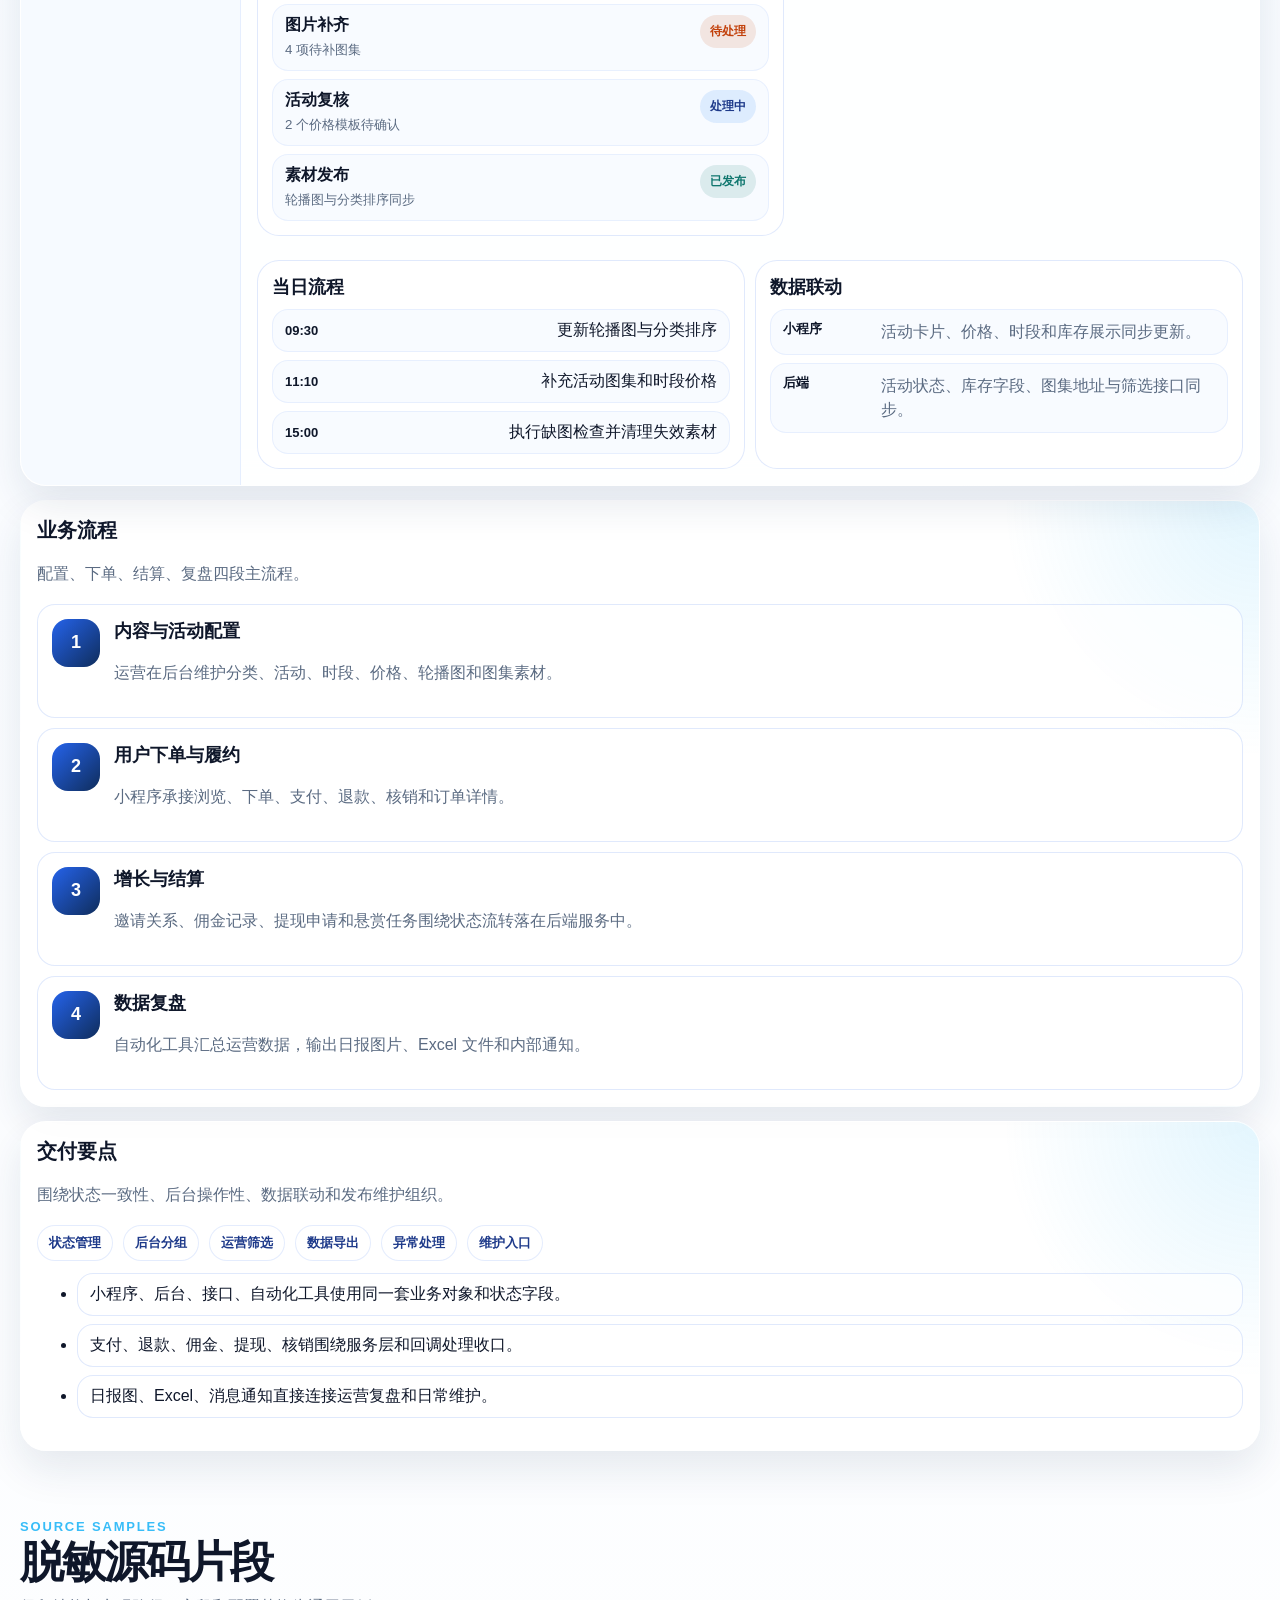
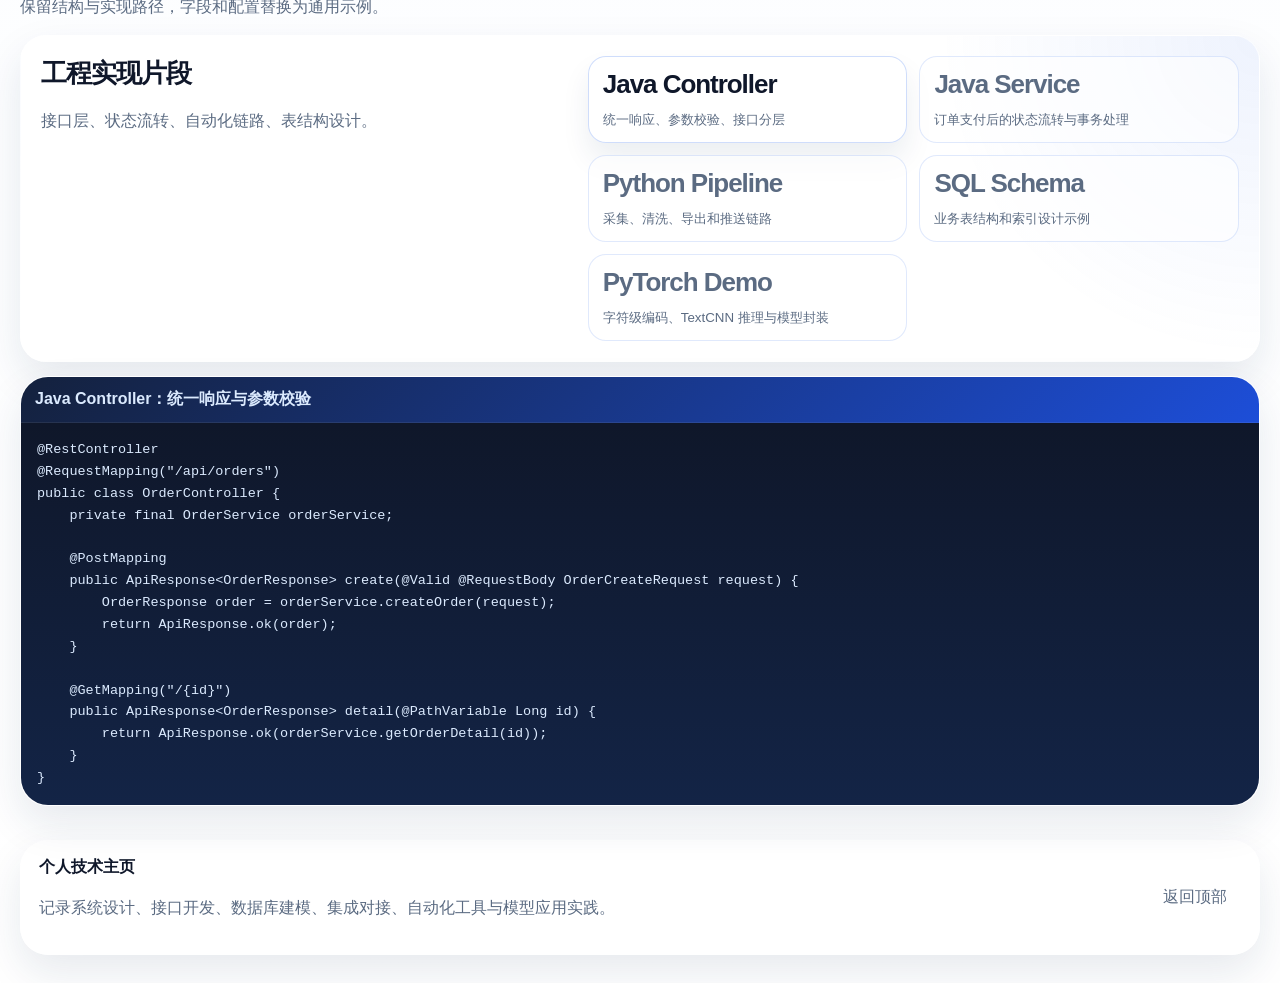
==== commit b51bd892: "Refine personal homepage content" ====
--- a/index.html
+++ b/index.html
@@ -5,7 +5,7 @@
     <meta name="viewport" content="width=device-width, initial-scale=1.0" />
     <meta
       name="description"
-      content="个人技术主页，记录 Java 后端、Spring Boot、MyBatis、MySQL、Vue 3、微信小程序、Python 自动化采集与数据分析项目。"
+      content="个人技术主页，记录 Java 后端、小程序系统、Python 自动化工具和 PyTorch 模型应用实践。"
     />
     <meta name="author" content="Portfolio" />
     <meta name="theme-color" content="#2563eb" />
@@ -16,7 +16,7 @@
     <meta property="og:title" content="个人技术主页" />
     <meta
       property="og:description"
-      content="系统开发、Java 后端、小程序、自动化工具和模型应用项目记录，覆盖业务系统、管理后台和 Python 数据链路。"
+      content="系统开发、Java 后端、小程序、自动化工具和模型应用实践记录，包含在线主页、交互 Demo 和脱敏源码入口。"
     />
     <meta property="og:url" content="https://fish-boy818.github.io/portfolio/" />
     <meta property="og:image" content="https://fish-boy818.github.io/portfolio/assets/python/data-overview.png" />
@@ -37,7 +37,7 @@
         "inLanguage": "zh-CN",
         "about": {
           "@type": "CreativeWork",
-          "name": "Java 后端与系统开发项目集",
+          "name": "Java 后端、小程序与自动化工具实践",
           "keywords": [
             "Java",
             "Spring Boot",
@@ -2098,7 +2098,7 @@
           <a href="#fit">技术地图</a>
           <a href="#ability">核心能力</a>
           <a href="#coordination">实践过程</a>
-          <a href="#projects">代表项目</a>
+          <a href="#projects">代表作品</a>
           <a href="#architecture">技术架构</a>
           <a href="#demo">交互 Demo</a>
           <a href="#source">源码片段</a>
@@ -2109,12 +2109,12 @@
     <header class="hero">
       <div class="shell hero-grid">
         <div class="reveal">
-          <div class="eyebrow"><span class="dot"></span>系统开发 / Java 后端 / 自动化工具</div>
-          <h1>用项目记录系统开发实践。</h1>
+          <div class="eyebrow"><span class="dot"></span>Java 后端 / 小程序系统 / 自动化工具</div>
+          <h1>把技术实践整理成可阅读的主页。</h1>
           <p class="hero-lead">
-            这里整理了系统开发、Java 后端、小程序和自动化工具相关项目。内容覆盖
+            这里整理了系统开发、Java 后端、小程序、自动化工具和模型应用相关实践。内容覆盖
             Spring Boot / MyBatis / MySQL 业务系统、Vue 3 管理后台、微信登录与支付集成、
-            Python 自动化采集与数据处理，以及从需求拆解、接口设计、联调排错到发布维护的主要流程。
+            Python 自动化采集与数据处理，以及从需求拆解、接口设计、联调排错到发布维护的过程。
           </p>
 
           <div class="tech-ribbon" aria-label="核心技术栈">
@@ -2129,8 +2129,9 @@
           </div>
 
           <div class="hero-actions">
-            <a class="btn primary" href="#projects">查看代表项目</a>
+            <a class="btn primary" href="#projects">查看代表作品</a>
             <a class="btn" href="#demo">查看交互 Demo</a>
+            <a class="btn" href="https://github.com/Fish-Boy818/portfolio" target="_blank" rel="noopener">查看 GitHub</a>
           </div>
 
           <div class="hero-meta">
@@ -2143,8 +2144,8 @@
               <span>表结构设计、初始化脚本、报表输出、Excel 导出、字段清洗</span>
             </div>
             <div class="hero-meta-card">
-              <strong>协同</strong>
-              <span>需求拆解、任务推进、联调跟踪、发布支持、问题闭环</span>
+              <strong>实践</strong>
+              <span>需求拆解、接口设计、联调排错、发布维护、问题复盘</span>
             </div>
           </div>
         </div>
@@ -2183,7 +2184,7 @@
               <small>业务项目采用脱敏展示，公开内容聚焦结构、流程、实现方式和维护思路。</small>
             </div>
             <div class="hero-strip-card alt">
-              <strong>协同形态</strong><br />
+              <strong>内容组织</strong><br />
               <small>前台、小程序、后台、服务端、自动化工具和数据输出围绕同一业务流程组织。</small>
             </div>
           </div>
@@ -2206,10 +2207,10 @@
 
           <div class="overview-grid">
             <div class="overview-card reveal">
-              <h3>系统开发与协同方向</h3>
+              <h3>系统开发实践方向</h3>
               <p>
                 具备 Java 后端、后台业务系统、Python 自动化工具和前后端联调经验。项目覆盖需求拆解、接口设计、
-                表结构设计、支付回调、任务推进、问题跟踪、部署脚本和交付维护。
+                表结构设计、支付回调、任务推进、问题跟踪、部署脚本和维护复盘。
               </p>
               <div class="overview-list">
                 <div class="overview-item">
@@ -2228,11 +2229,11 @@
             </div>
 
             <div class="timeline-card reveal delay-1">
-              <h3>经历脉络</h3>
+              <h3>实践脉络</h3>
               <div class="timeline">
                 <div class="timeline-item">
                   <strong>企业后台系统实习</strong>
-                  <span>参与接口开发、SQL 优化、Redis 缓存、统一异常处理和版本交付支持。</span>
+                  <span>参与接口开发、SQL 优化、Redis 缓存、统一异常处理和版本发布支持。</span>
                 </div>
                 <div class="timeline-item">
                   <strong>业务系统全栈项目</strong>
@@ -2294,8 +2295,8 @@
             </div>
             <div class="capability reveal delay-2">
               <img src="assets/miniapp/icons/surf.png" alt="" loading="lazy" decoding="async" />
-              <h3>技术项目协同</h3>
-              <p>需求拆解、任务分解、联调推进、问题跟踪、发布检查和版本支持。</p>
+              <h3>项目实践整理</h3>
+              <p>需求拆解、任务分解、联调推进、问题跟踪、发布检查和维护复盘。</p>
             </div>
           </div>
         </div>
@@ -2315,7 +2316,7 @@
 
           <div class="ability-showcase">
             <div class="ability-column reveal">
-              <h3>从需求拆解到上线交付</h3>
+              <h3>从需求拆解到可运行版本</h3>
               <p>
                 业务需求进入后，我会先划分业务对象、状态字段和接口边界，再把流程落到 Controller / Service / Mapper /
                 后台页面、联调清单和数据输出上。
@@ -2327,7 +2328,7 @@
                 <span>联调排错</span>
                 <span>模型推理</span>
                 <span>任务推进</span>
-                <span>交付维护</span>
+                <span>发布维护</span>
               </div>
 
               <div class="journey-grid">
@@ -2344,7 +2345,7 @@
                   <p>接口层统一接收请求，业务层完成状态判断、规则校验和事务处理。</p>
                 </div>
                 <div class="journey-card">
-                  <strong>协同入口</strong>
+                  <strong>实践入口</strong>
                   <p>需求拆解、联调清单、问题记录、回归检查和版本发布围绕节点推进。</p>
                 </div>
               </div>
@@ -2367,8 +2368,8 @@
                 <small>支付与回调服务</small>
               </div>
               <div class="ability-card reveal delay-2">
-                <strong>推进与交付能力</strong>
-                <p>围绕联调、问题跟踪、回归检查、发布支持和数据复盘组织交付链路。</p>
+                <strong>推进与维护能力</strong>
+                <p>围绕联调、问题跟踪、回归检查、发布支持和数据复盘组织维护链路。</p>
                 <small>联调清单 / 版本支持 / 数据复盘</small>
               </div>
             </div>
@@ -2390,9 +2391,9 @@
 
           <div class="story-grid">
             <div class="story-card reveal">
-              <h3>推进与交付主线</h3>
+              <h3>从想法到页面和接口</h3>
               <p class="hero-lead">
-                业务系统开发、后台运营支撑、自动化工具和版本交付放在同一条推进链路内组织。
+                业务系统开发、后台运营支撑、自动化工具和版本维护放在同一条实践链路内组织。
               </p>
               <div class="story-flow">
                 <div class="story-step">
@@ -2449,17 +2450,17 @@
           <div class="section-head">
             <div>
               <p class="section-kicker">Projects</p>
-              <h2>代表项目</h2>
+              <h2>代表作品</h2>
             </div>
             <p class="section-note">
-              业务系统开发、自动化工具开发、模型训练 Demo、联调推进与发布支持。
+              公开展示的项目入口，覆盖业务系统、自动化工具和模型应用 Demo。
             </p>
           </div>
 
           <div class="project-grid">
             <article class="project reveal">
               <div class="eyebrow"><span class="dot"></span>Java / Spring Boot / Vue 3</div>
-              <h3>某活动推广与后台运营系统</h3>
+              <h3>小程序预约与运营后台系统</h3>
               <p>
                 面向活动推广和后台运营场景，覆盖活动、用户、订单、佣金、分类、轮播图、俱乐部、福利任务等模块，
                 并基于 Spring Boot、MyBatis、MySQL 和 Vue 3 完成系统开发。
@@ -2556,12 +2557,12 @@
                 </div>
 
                 <div class="mini-journal">
-                  <h4>项目交付看点</h4>
-                  <p>前台、小程序、后台和后端接口围绕同一套业务对象协同工作，重点在于状态一致性、任务推进和后台可维护性。</p>
+                  <h4>项目实践看点</h4>
+                  <p>前台、小程序、后台和后端接口围绕同一套业务对象工作，重点在于状态一致性、任务推进和后台可维护性。</p>
                   <ul>
                     <li>活动域：分类、时段、图集、库存、上下架、俱乐部绑定。</li>
                     <li>交易域：下单、支付参数、支付回调、核销、退款和订单导出。</li>
-                    <li>协同域：联调清单、问题记录、回归检查、发布支持和运营反馈。</li>
+                    <li>维护域：联调清单、问题记录、回归检查、发布支持和运营反馈。</li>
                   </ul>
                 </div>
               </div>
@@ -2815,7 +2816,7 @@
               <p>订单、退款、佣金和提现围绕状态流转设计，明确后台与用户端的规则差异。</p>
             </div>
             <div class="proof-card reveal delay-2">
-              <strong>交付闭环</strong>
+              <strong>维护闭环</strong>
               <p>包含初始化脚本、部署链路、上传清理脚本和运行入口，支撑联调、发布与维护。</p>
             </div>
             <div class="proof-card reveal delay-2">
@@ -3068,7 +3069,7 @@
         <div class="footer-panel">
           <div>
             <strong>个人技术主页</strong>
-            <p>记录系统设计、接口开发、数据库建模、集成对接、自动化工具与发布维护实践。</p>
+            <p>记录系统设计、接口开发、数据库建模、集成对接、自动化工具与模型应用实践。</p>
           </div>
           <a class="footer-link" href="#overview">返回顶部</a>
         </div>
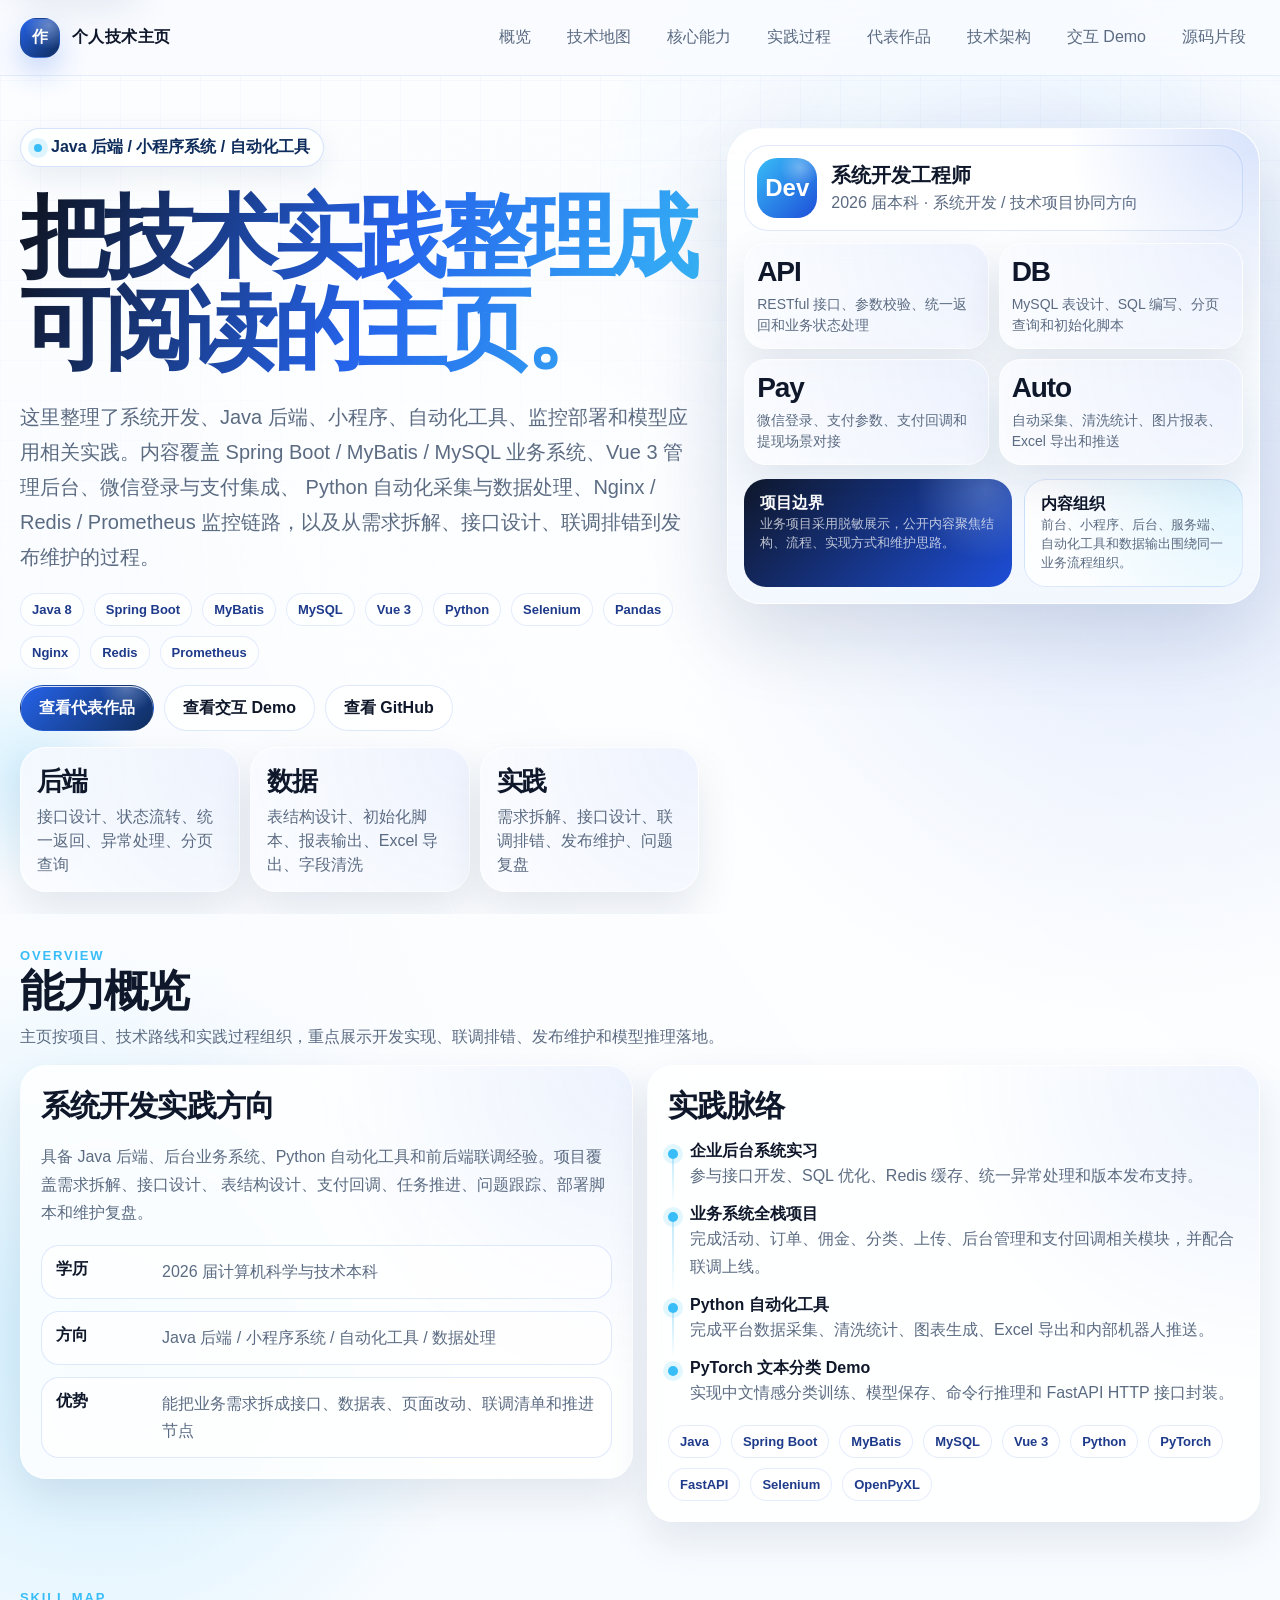
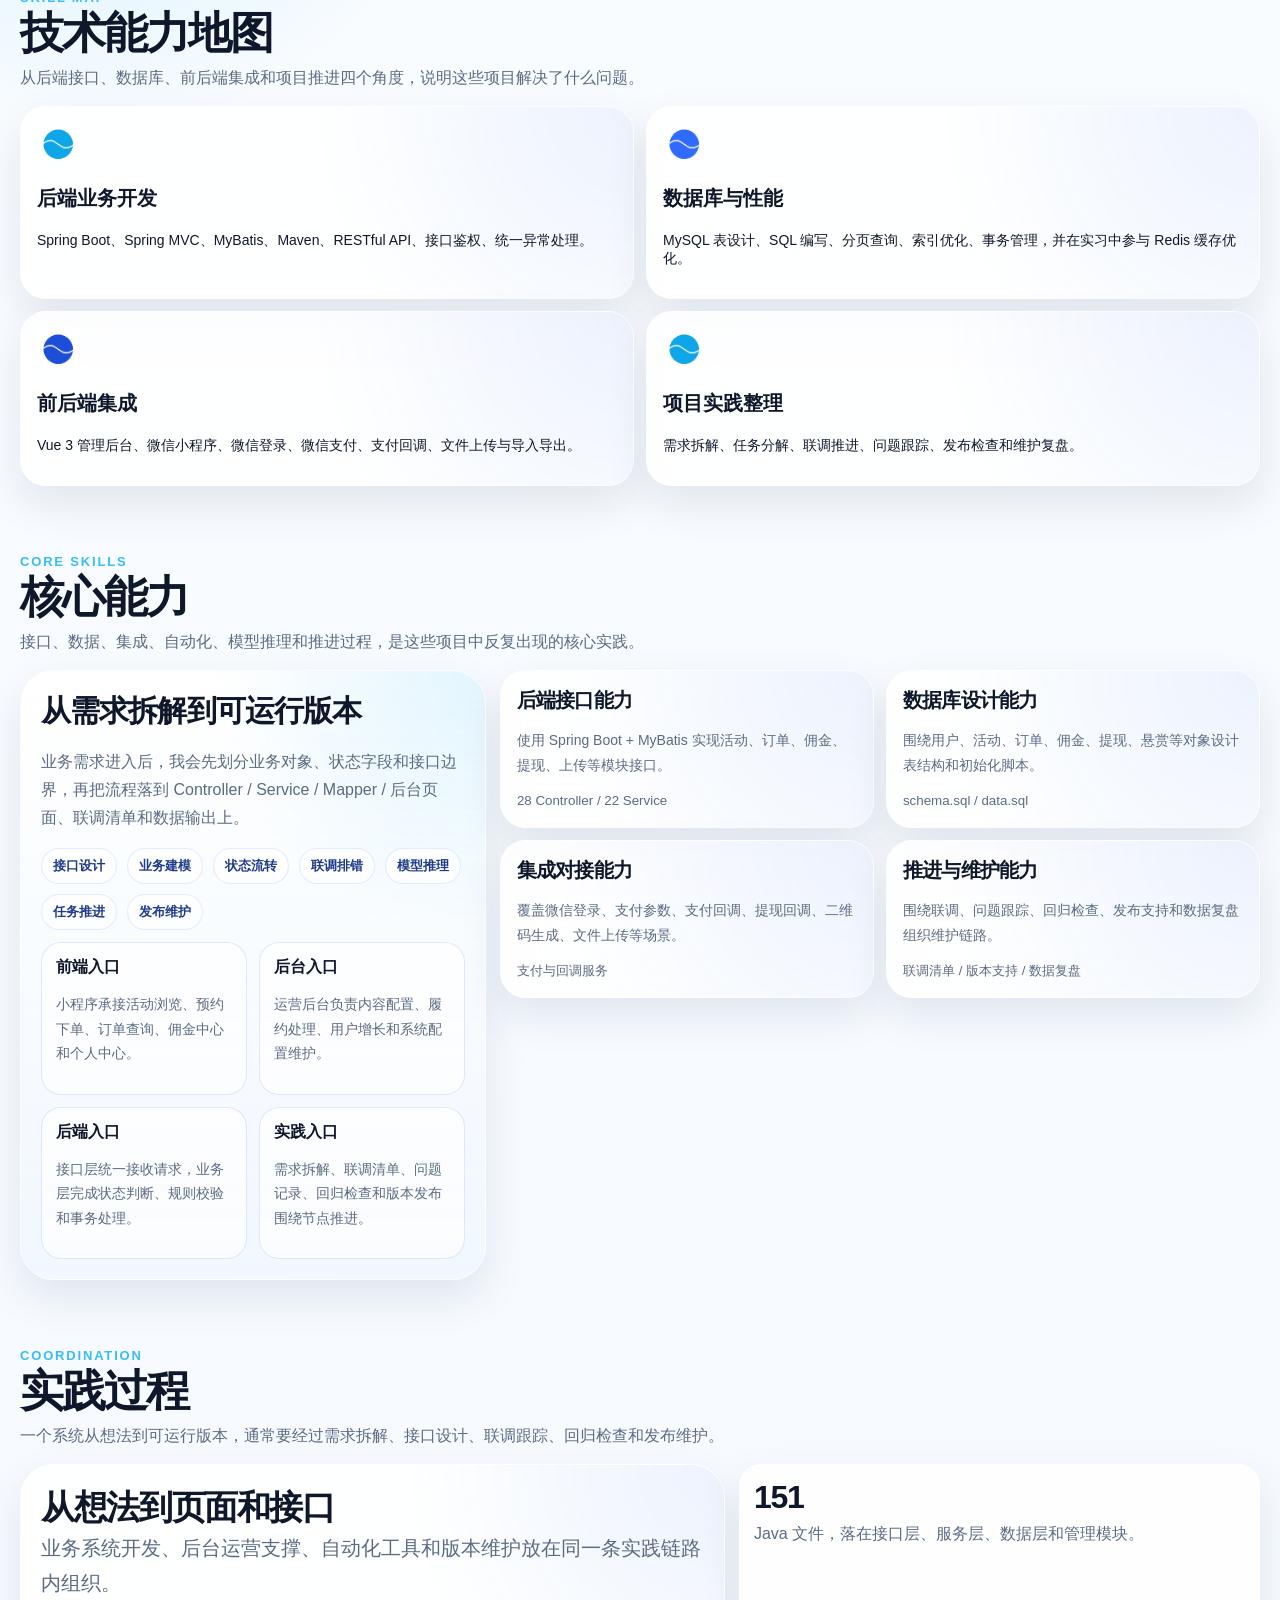
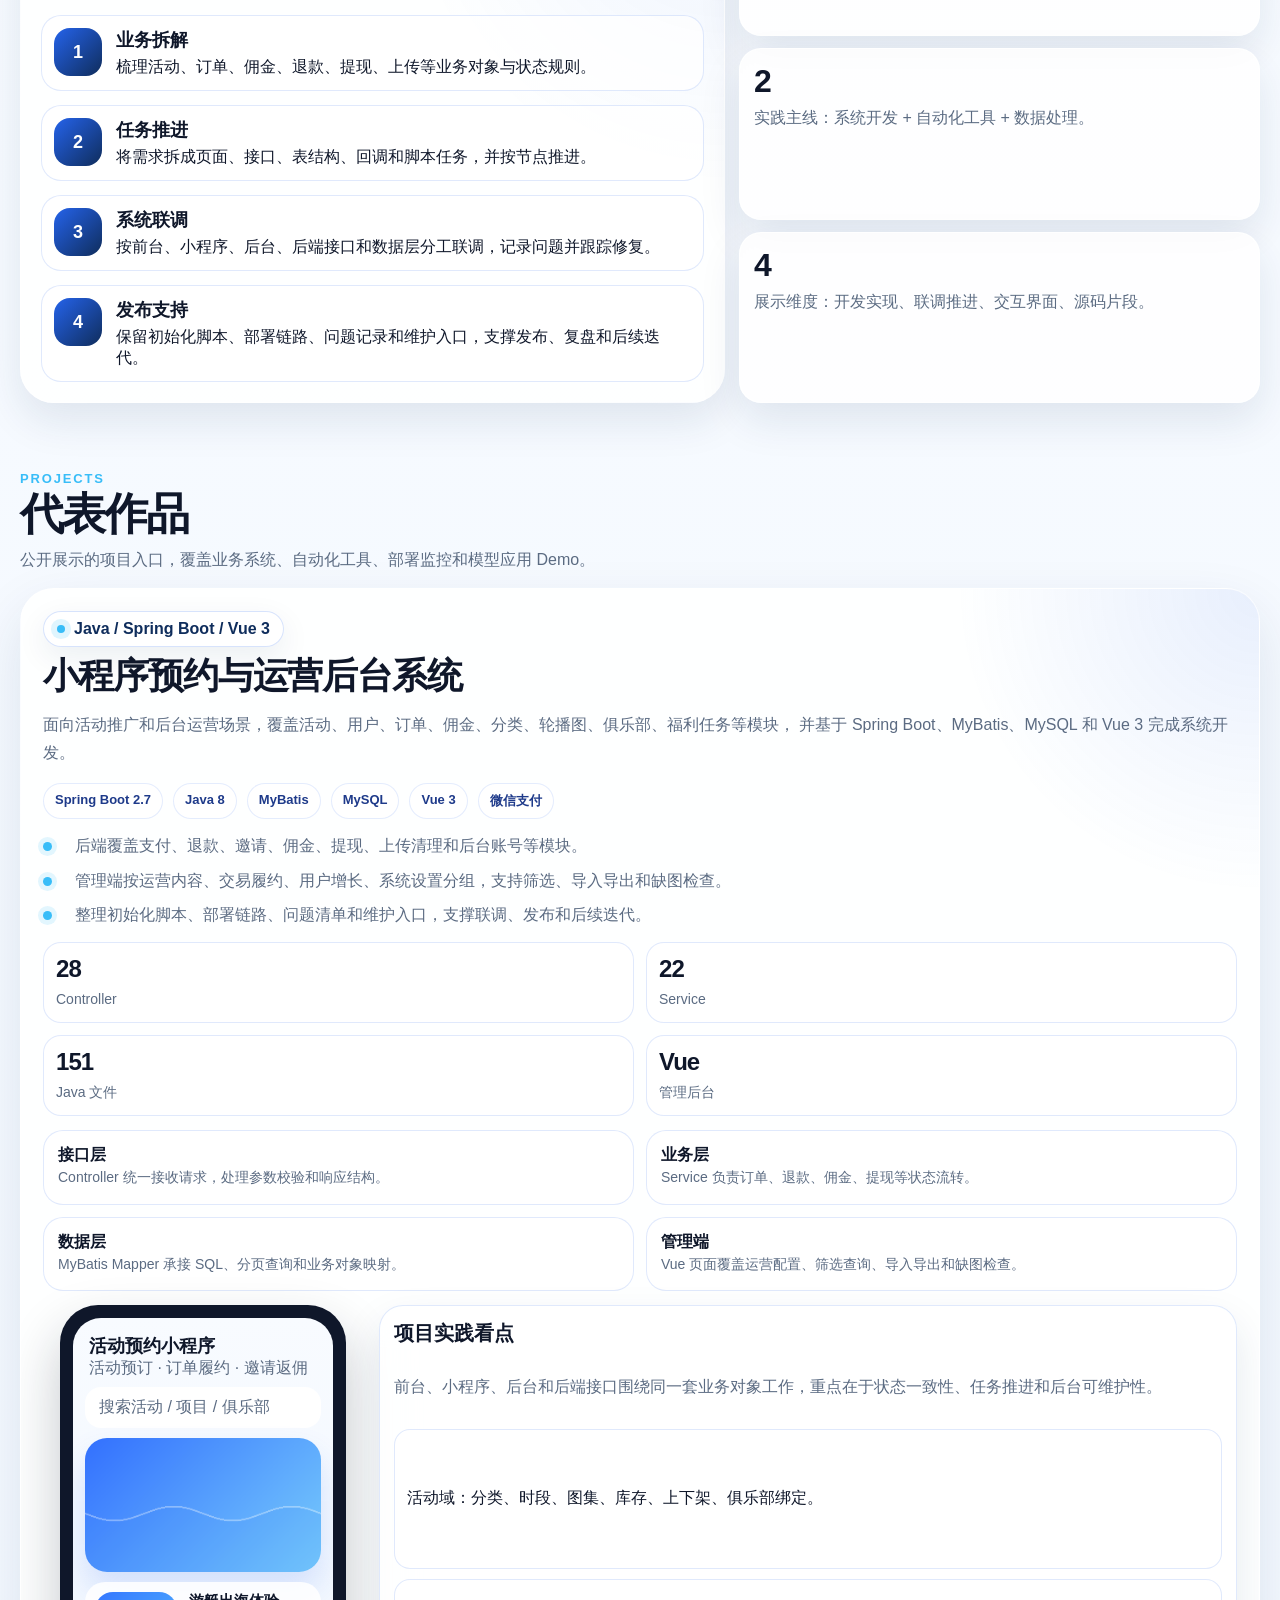
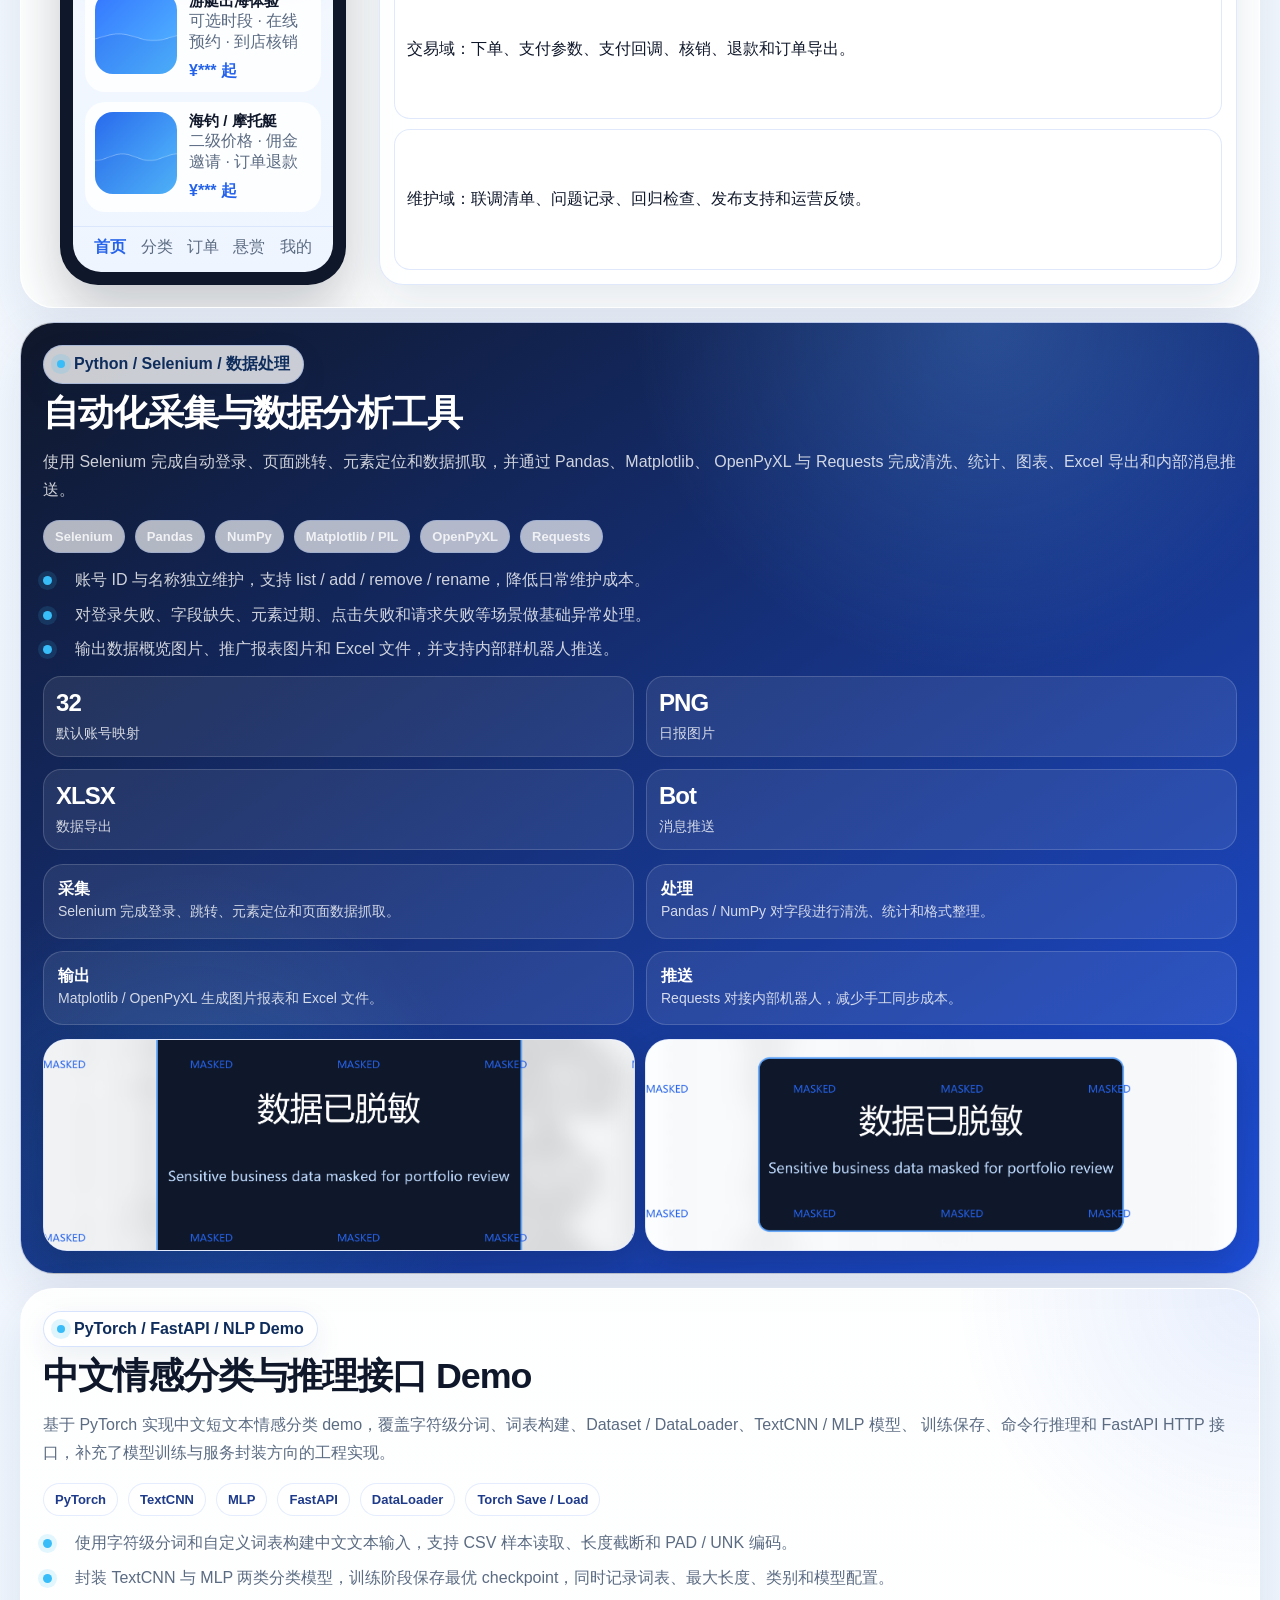
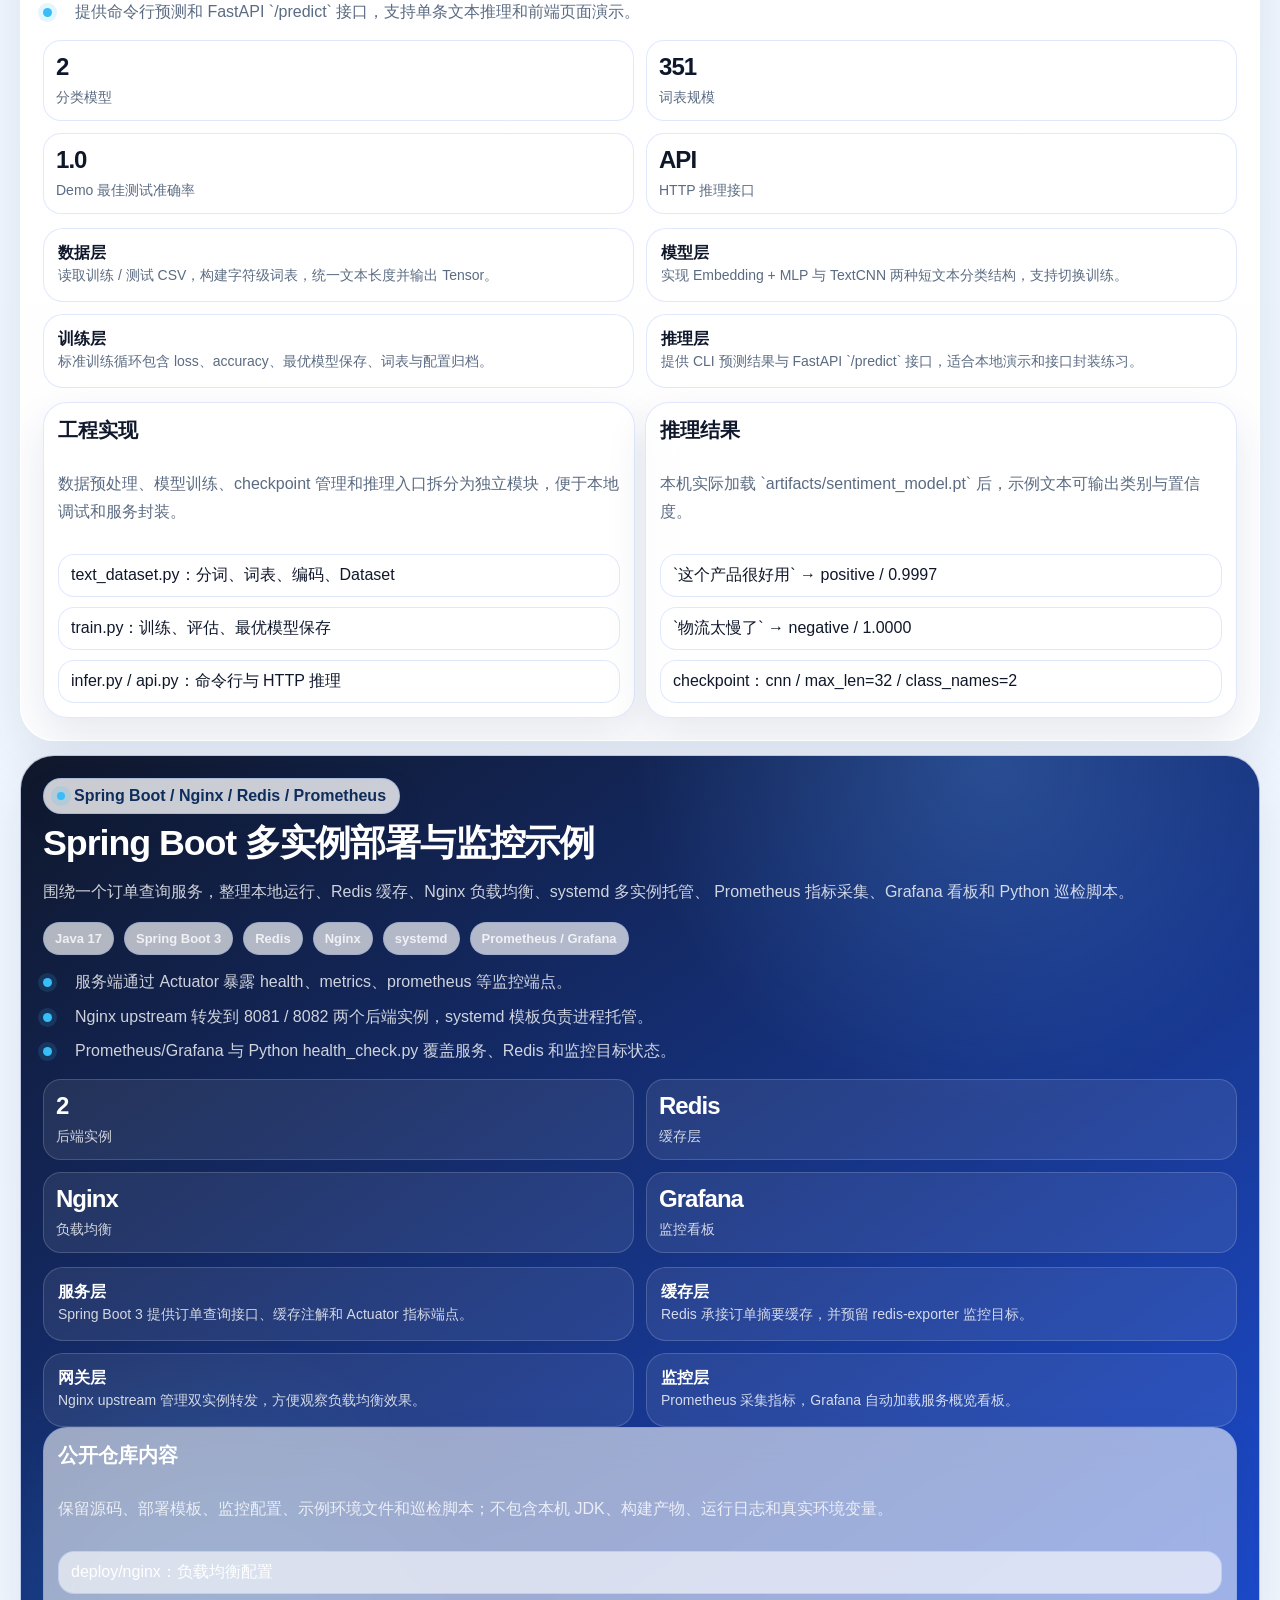
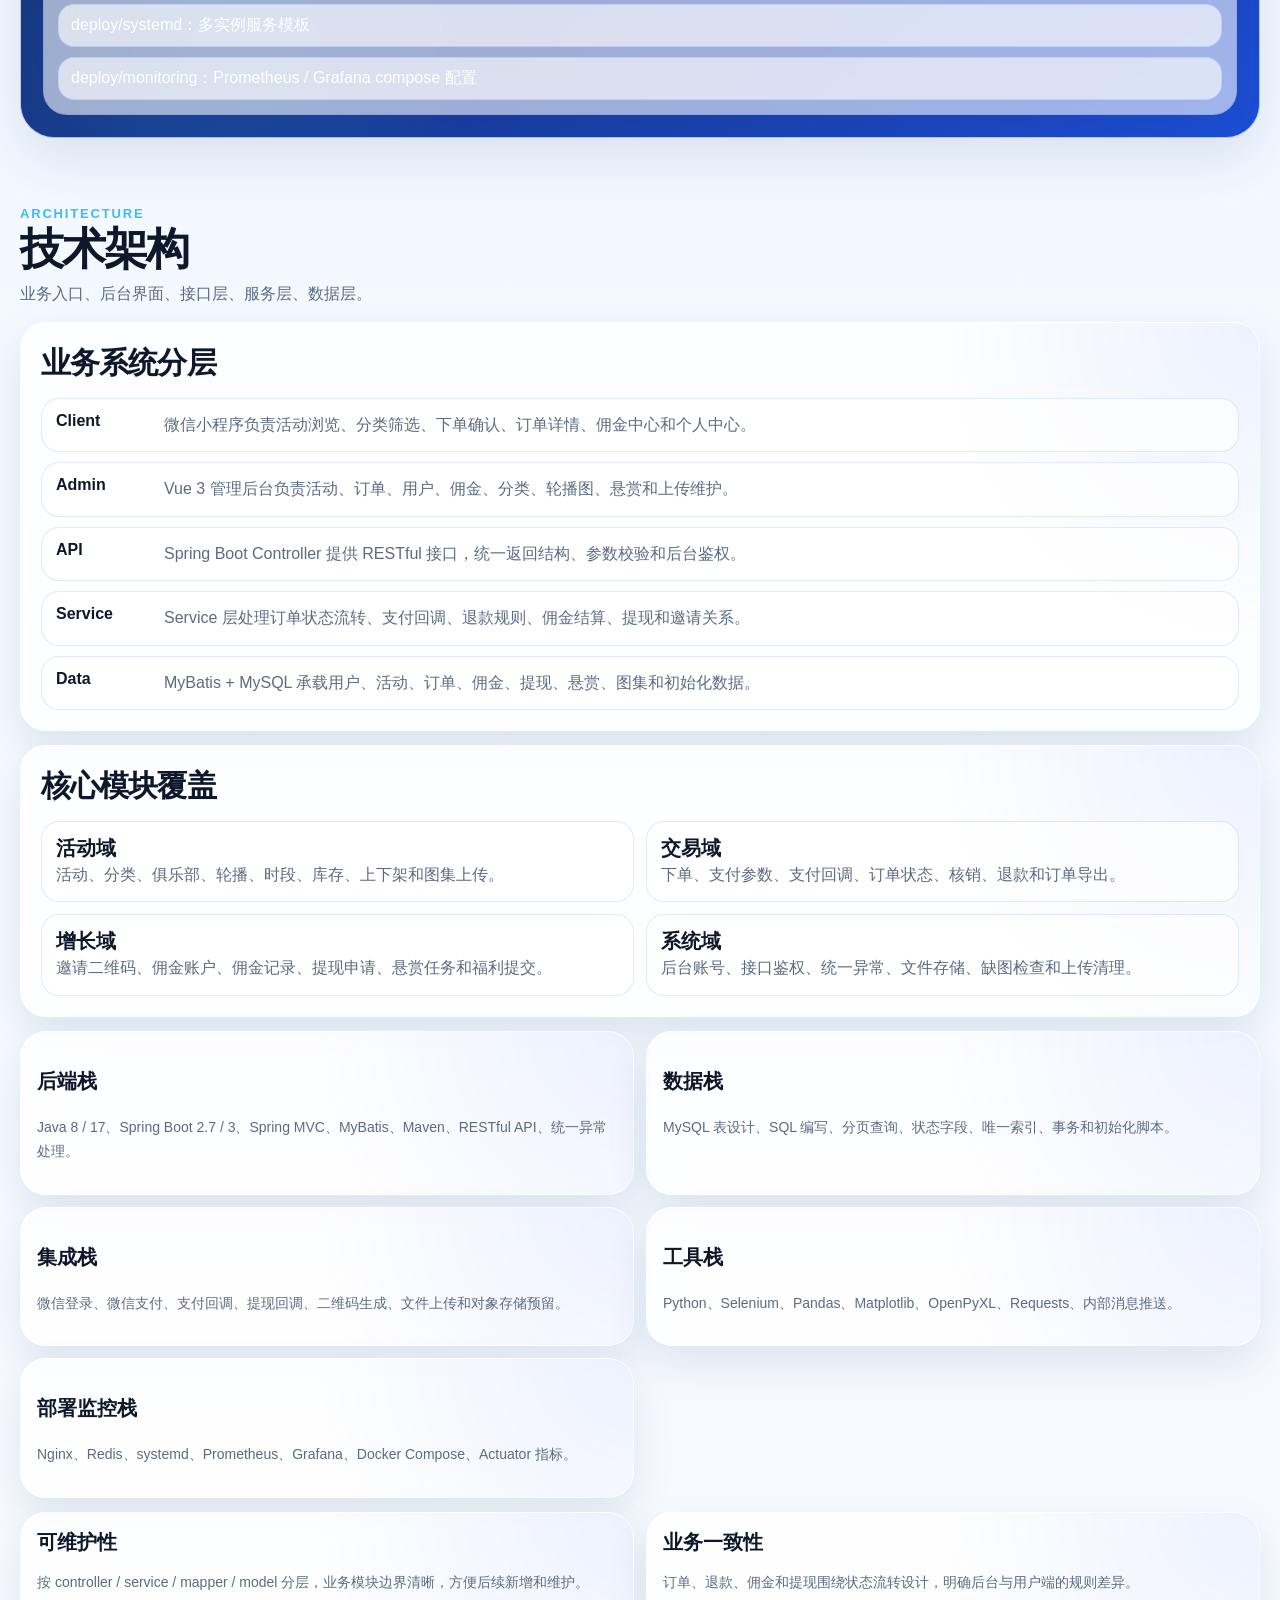
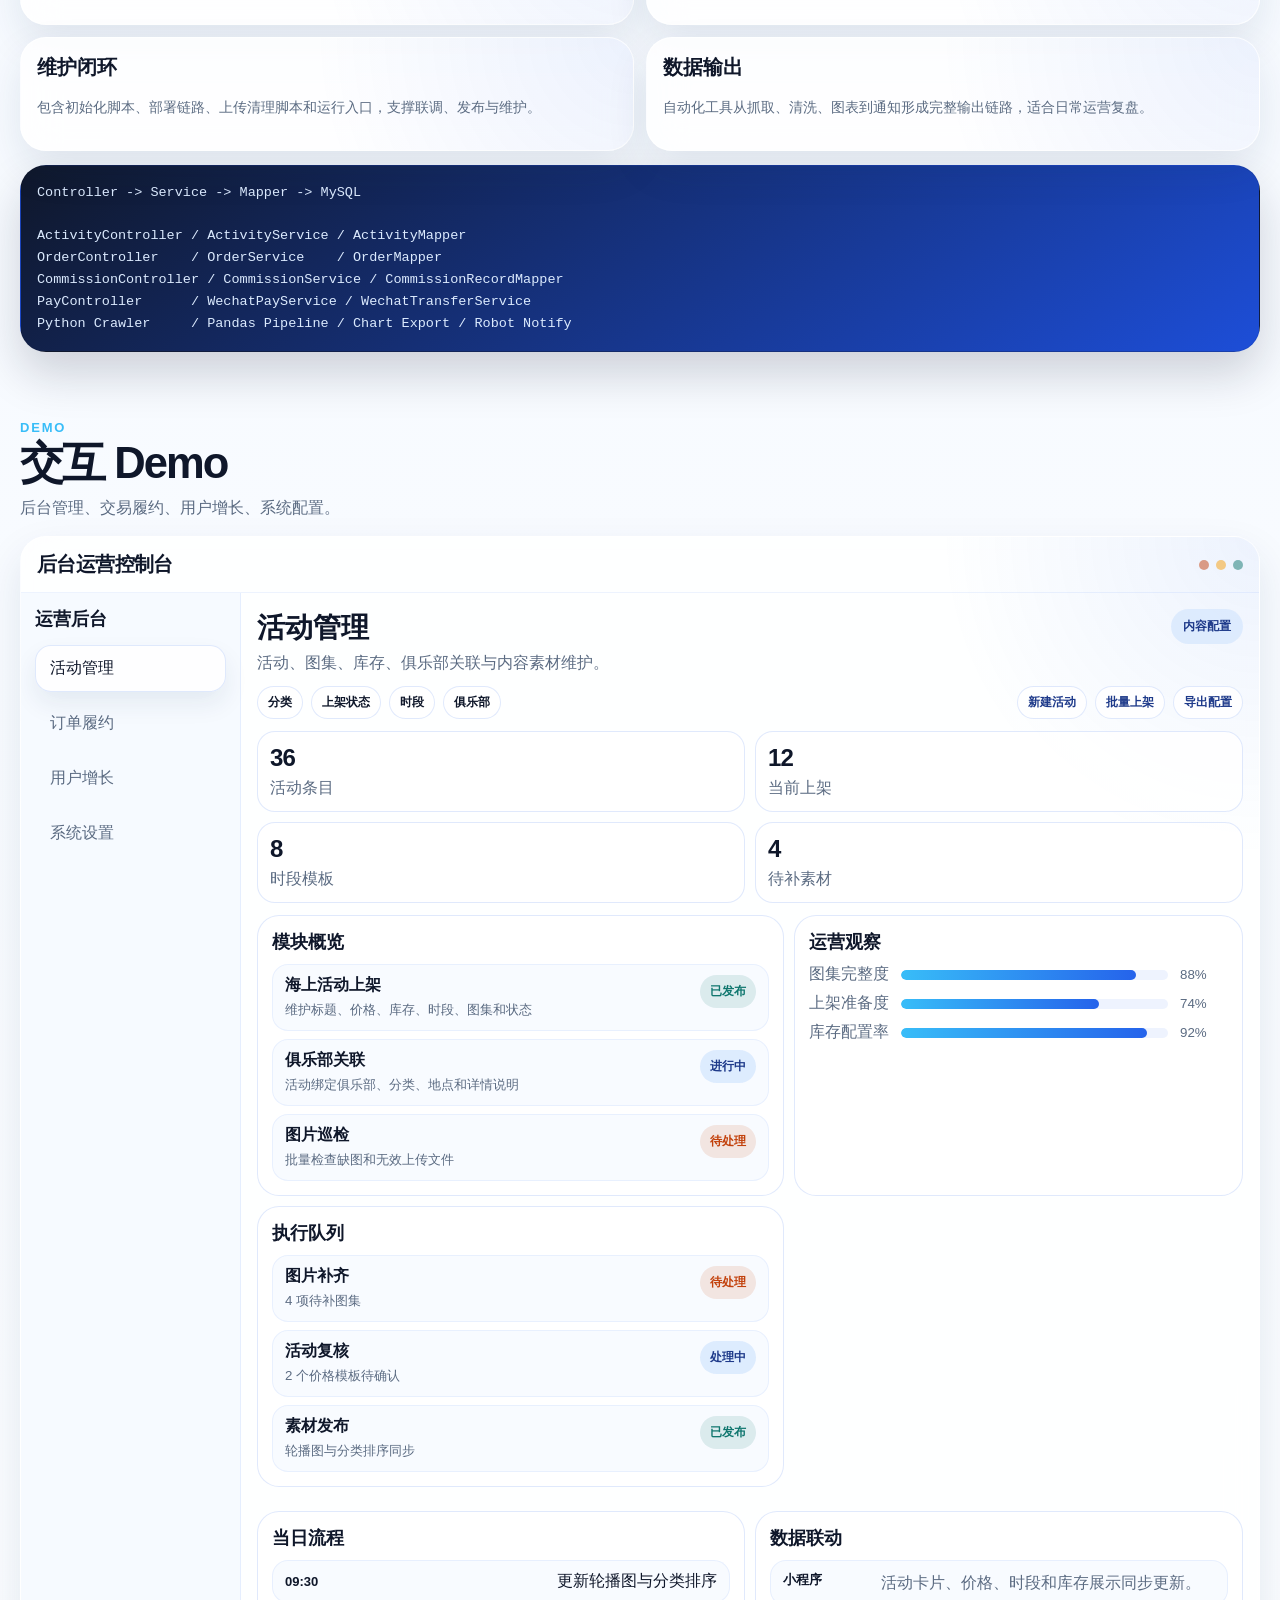
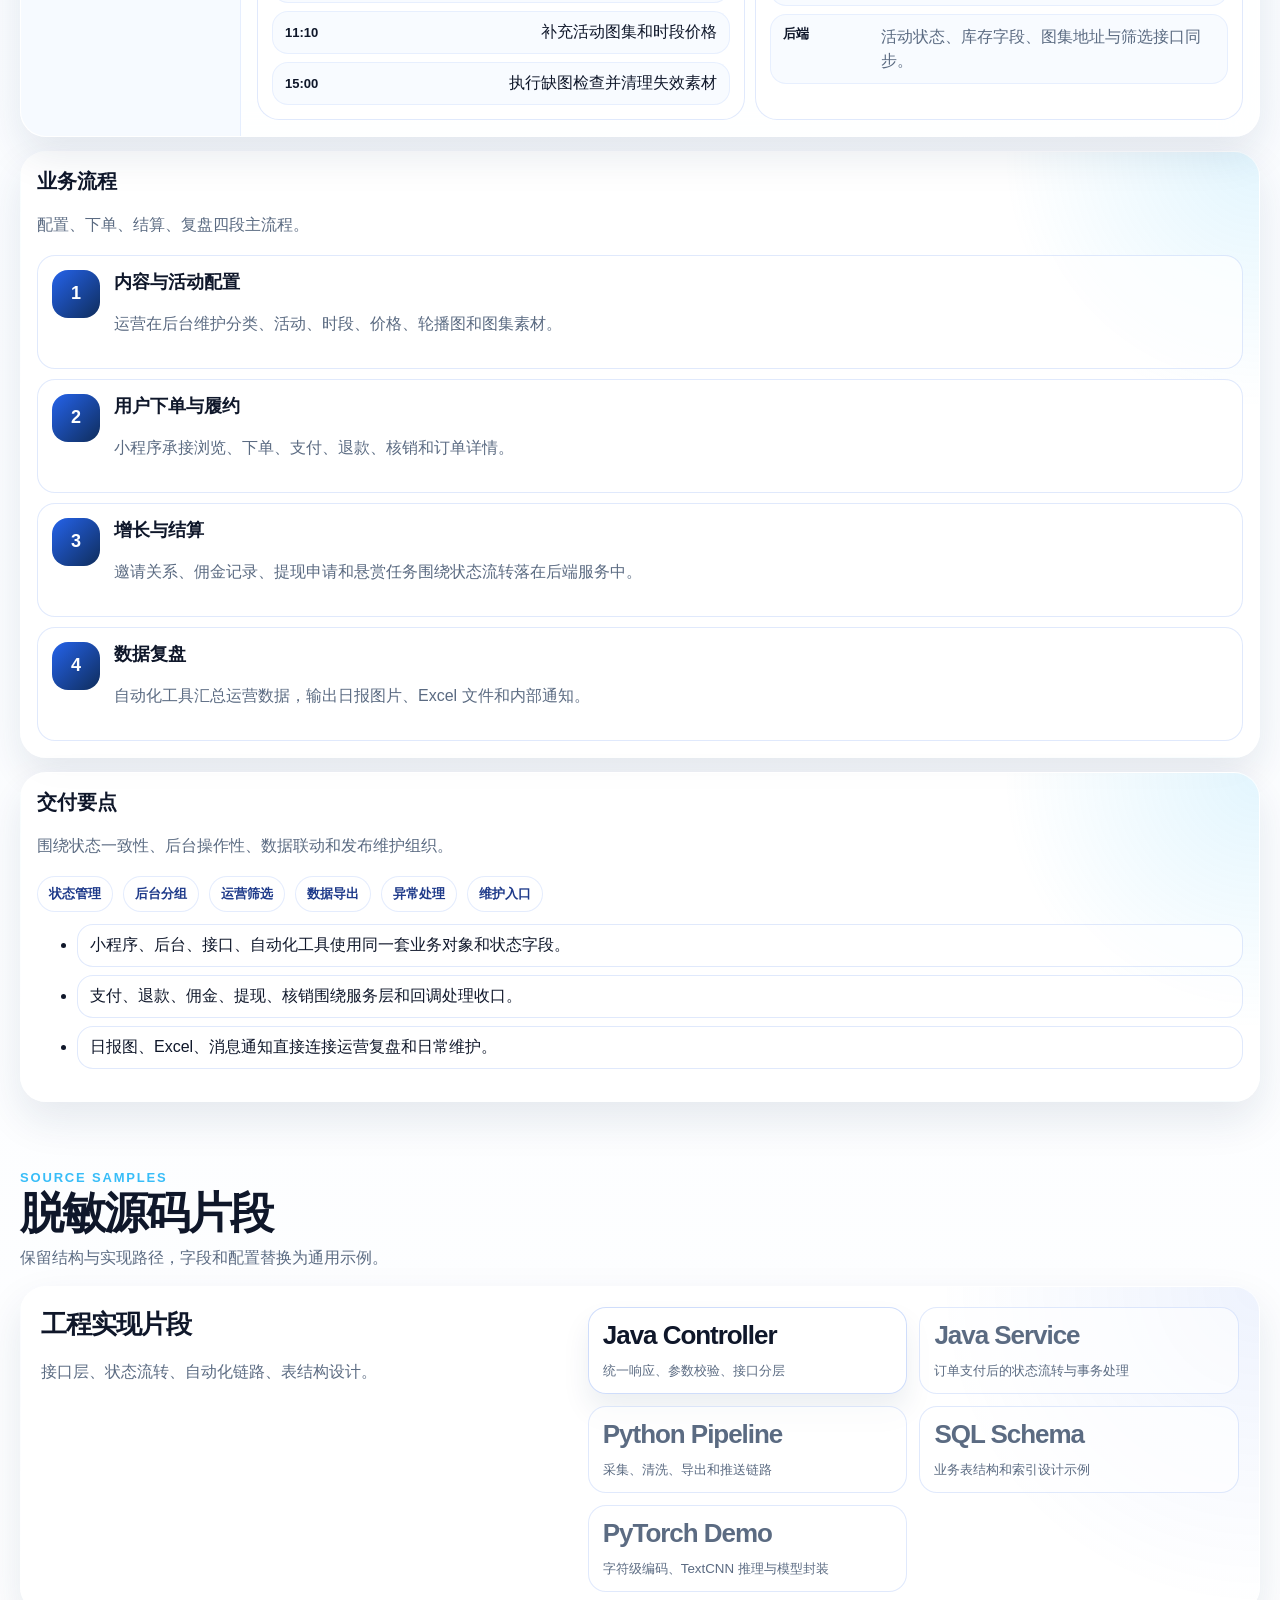
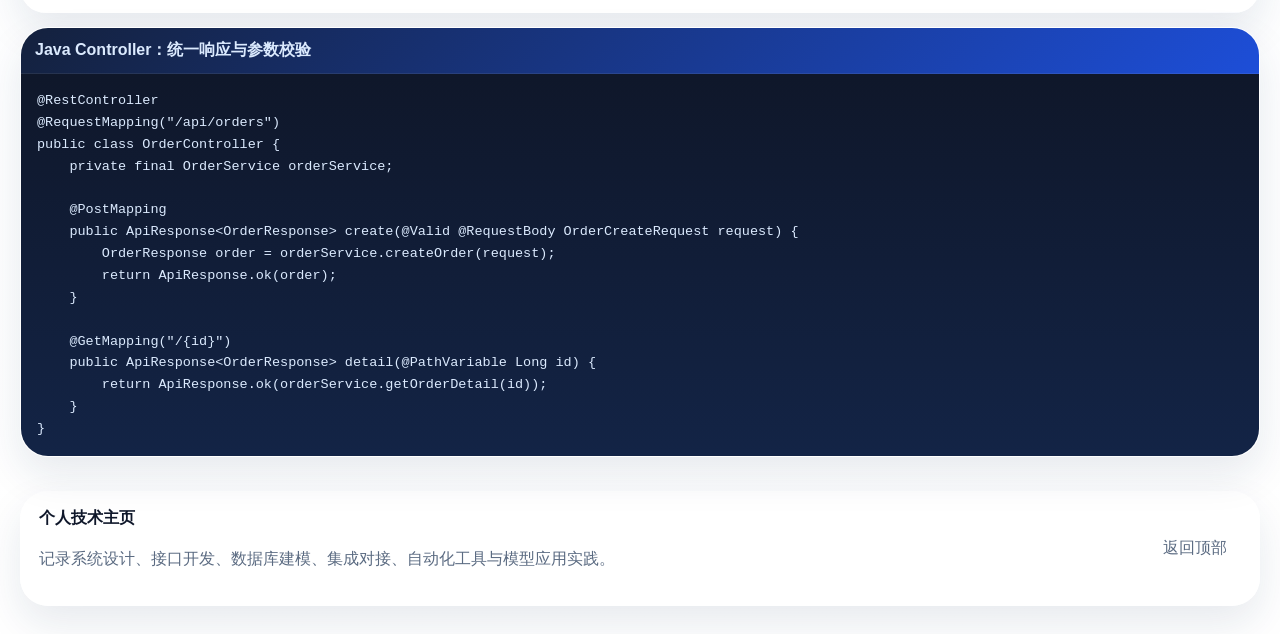
==== commit 4ffdeec9: "Add Spring Boot monitoring demo" ====
--- a/index.html
+++ b/index.html
@@ -24,7 +24,7 @@
     <meta name="twitter:title" content="个人技术主页" />
     <meta
       name="twitter:description"
-      content="Java 后端、Spring Boot、MySQL、Vue 3、微信小程序与 Python 自动化项目展示。"
+      content="Java 后端、Spring Boot、MySQL、Vue 3、微信小程序、Python 自动化与监控部署项目展示。"
     />
     <meta name="twitter:image" content="https://fish-boy818.github.io/portfolio/assets/python/data-overview.png" />
     <title>个人技术主页</title>
@@ -2112,9 +2112,9 @@
           <div class="eyebrow"><span class="dot"></span>Java 后端 / 小程序系统 / 自动化工具</div>
           <h1>把技术实践整理成可阅读的主页。</h1>
           <p class="hero-lead">
-            这里整理了系统开发、Java 后端、小程序、自动化工具和模型应用相关实践。内容覆盖
+            这里整理了系统开发、Java 后端、小程序、自动化工具、监控部署和模型应用相关实践。内容覆盖
             Spring Boot / MyBatis / MySQL 业务系统、Vue 3 管理后台、微信登录与支付集成、
-            Python 自动化采集与数据处理，以及从需求拆解、接口设计、联调排错到发布维护的过程。
+            Python 自动化采集与数据处理、Nginx / Redis / Prometheus 监控链路，以及从需求拆解、接口设计、联调排错到发布维护的过程。
           </p>
 
           <div class="tech-ribbon" aria-label="核心技术栈">
@@ -2126,6 +2126,9 @@
             <span>Python</span>
             <span>Selenium</span>
             <span>Pandas</span>
+            <span>Nginx</span>
+            <span>Redis</span>
+            <span>Prometheus</span>
           </div>
 
           <div class="hero-actions">
@@ -2453,7 +2456,7 @@
               <h2>代表作品</h2>
             </div>
             <p class="section-note">
-              公开展示的项目入口，覆盖业务系统、自动化工具和模型应用 Demo。
+              公开展示的项目入口，覆盖业务系统、自动化工具、部署监控和模型应用 Demo。
             </p>
           </div>
 
@@ -2721,6 +2724,78 @@
                 </div>
               </div>
             </article>
+
+            <article class="project dark reveal">
+              <div class="eyebrow"><span class="dot"></span>Spring Boot / Nginx / Redis / Prometheus</div>
+              <h3>Spring Boot 多实例部署与监控示例</h3>
+              <p>
+                围绕一个订单查询服务，整理本地运行、Redis 缓存、Nginx 负载均衡、systemd 多实例托管、
+                Prometheus 指标采集、Grafana 看板和 Python 巡检脚本。
+              </p>
+
+              <div class="tags">
+                <span class="tag">Java 17</span>
+                <span class="tag">Spring Boot 3</span>
+                <span class="tag">Redis</span>
+                <span class="tag">Nginx</span>
+                <span class="tag">systemd</span>
+                <span class="tag">Prometheus / Grafana</span>
+              </div>
+
+              <ul class="feature">
+                <li>服务端通过 Actuator 暴露 health、metrics、prometheus 等监控端点。</li>
+                <li>Nginx upstream 转发到 8081 / 8082 两个后端实例，systemd 模板负责进程托管。</li>
+                <li>Prometheus/Grafana 与 Python health_check.py 覆盖服务、Redis 和监控目标状态。</li>
+              </ul>
+
+              <div class="project-facts">
+                <div class="project-fact">
+                  <strong>2</strong>
+                  <span>后端实例</span>
+                </div>
+                <div class="project-fact">
+                  <strong>Redis</strong>
+                  <span>缓存层</span>
+                </div>
+                <div class="project-fact">
+                  <strong>Nginx</strong>
+                  <span>负载均衡</span>
+                </div>
+                <div class="project-fact">
+                  <strong>Grafana</strong>
+                  <span>监控看板</span>
+                </div>
+              </div>
+
+              <div class="project-tech">
+                <div class="project-tech-item">
+                  <strong>服务层</strong>
+                  <span>Spring Boot 3 提供订单查询接口、缓存注解和 Actuator 指标端点。</span>
+                </div>
+                <div class="project-tech-item">
+                  <strong>缓存层</strong>
+                  <span>Redis 承接订单摘要缓存，并预留 redis-exporter 监控目标。</span>
+                </div>
+                <div class="project-tech-item">
+                  <strong>网关层</strong>
+                  <span>Nginx upstream 管理双实例转发，方便观察负载均衡效果。</span>
+                </div>
+                <div class="project-tech-item">
+                  <strong>监控层</strong>
+                  <span>Prometheus 采集指标，Grafana 自动加载服务概览看板。</span>
+                </div>
+              </div>
+
+              <div class="mini-journal">
+                <h4>公开仓库内容</h4>
+                <p>保留源码、部署模板、监控配置、示例环境文件和巡检脚本；不包含本机 JDK、构建产物、运行日志和真实环境变量。</p>
+                <ul>
+                  <li>deploy/nginx：负载均衡配置</li>
+                  <li>deploy/systemd：多实例服务模板</li>
+                  <li>deploy/monitoring：Prometheus / Grafana compose 配置</li>
+                </ul>
+              </div>
+            </article>
           </div>
         </div>
       </section>
@@ -2790,7 +2865,7 @@
           <div class="stack-matrix">
             <div class="stack-card reveal">
               <h3>后端栈</h3>
-              <p>Java 8、Spring Boot 2.7、Spring MVC、MyBatis、Maven、RESTful API、统一异常处理。</p>
+              <p>Java 8 / 17、Spring Boot 2.7 / 3、Spring MVC、MyBatis、Maven、RESTful API、统一异常处理。</p>
             </div>
             <div class="stack-card reveal delay-1">
               <h3>数据栈</h3>
@@ -2803,6 +2878,10 @@
             <div class="stack-card reveal delay-2">
               <h3>工具栈</h3>
               <p>Python、Selenium、Pandas、Matplotlib、OpenPyXL、Requests、内部消息推送。</p>
+            </div>
+            <div class="stack-card reveal delay-2">
+              <h3>部署监控栈</h3>
+              <p>Nginx、Redis、systemd、Prometheus、Grafana、Docker Compose、Actuator 指标。</p>
             </div>
           </div>
 
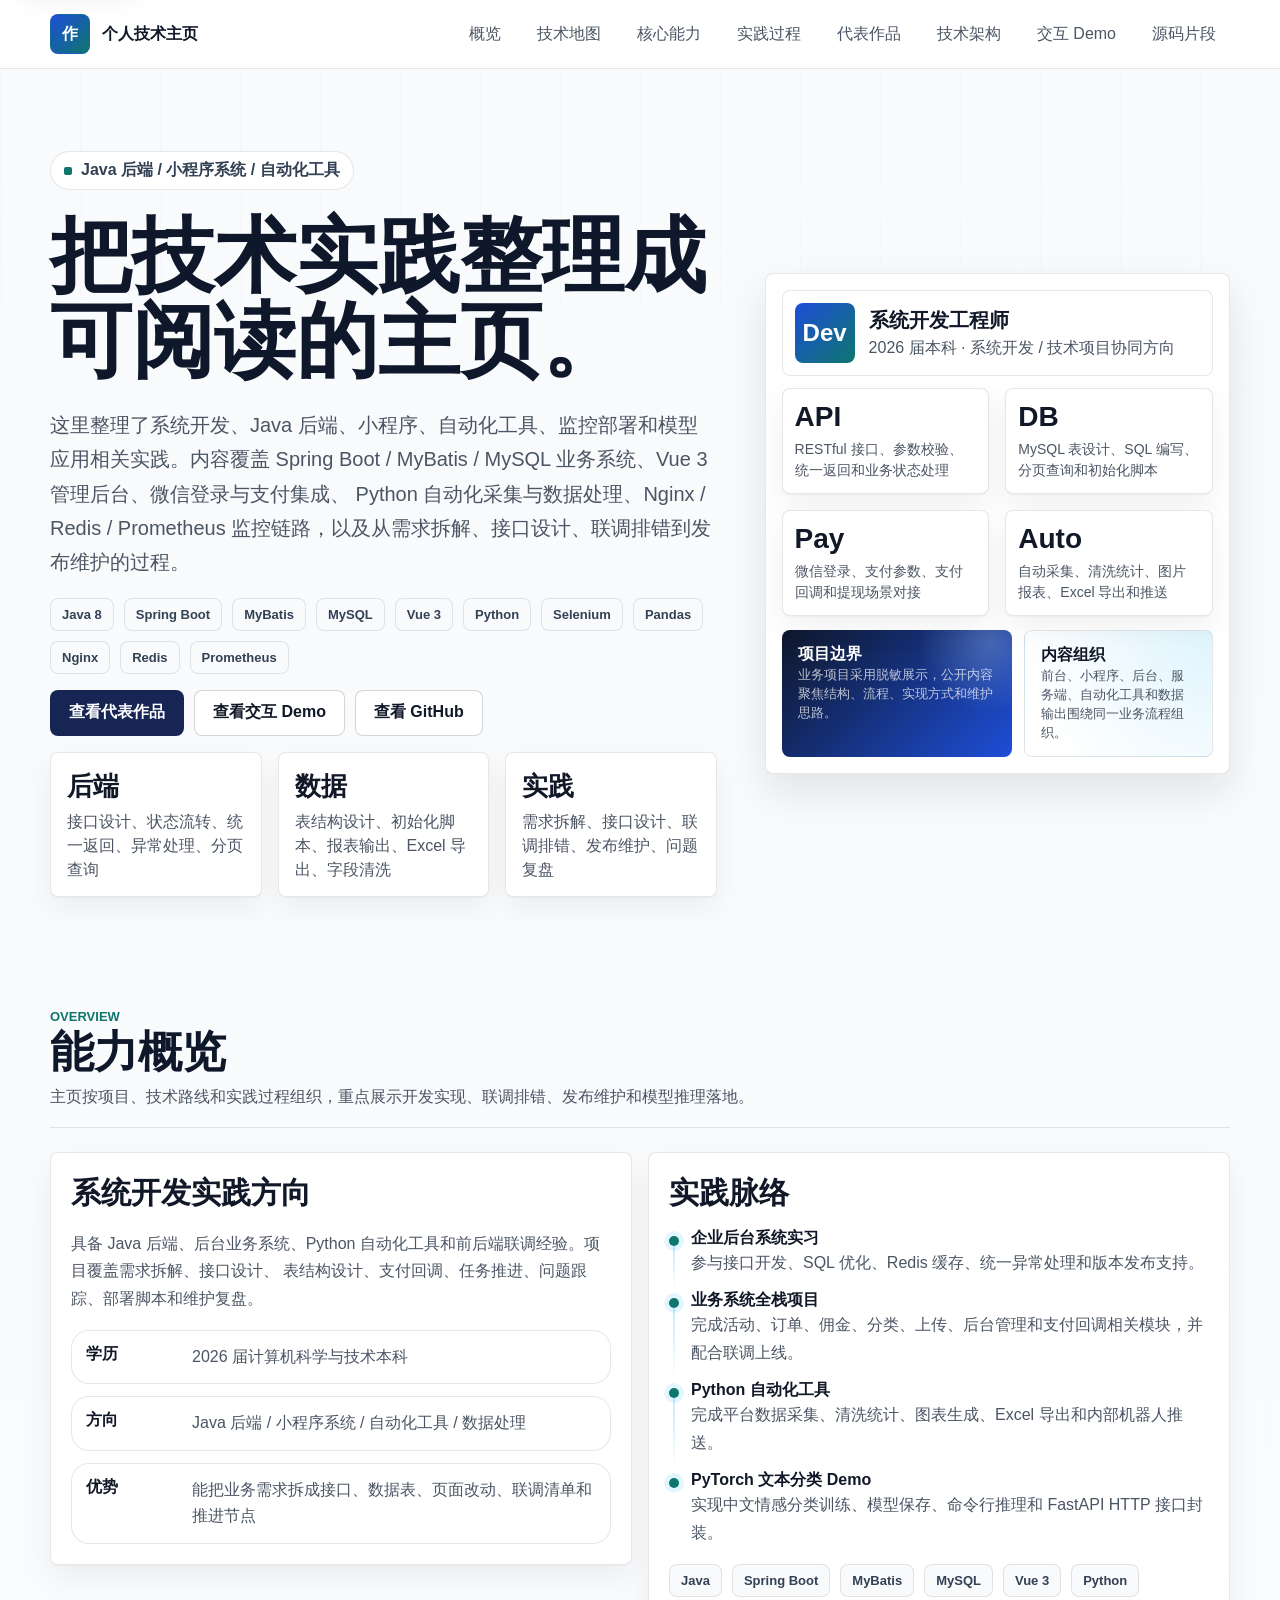
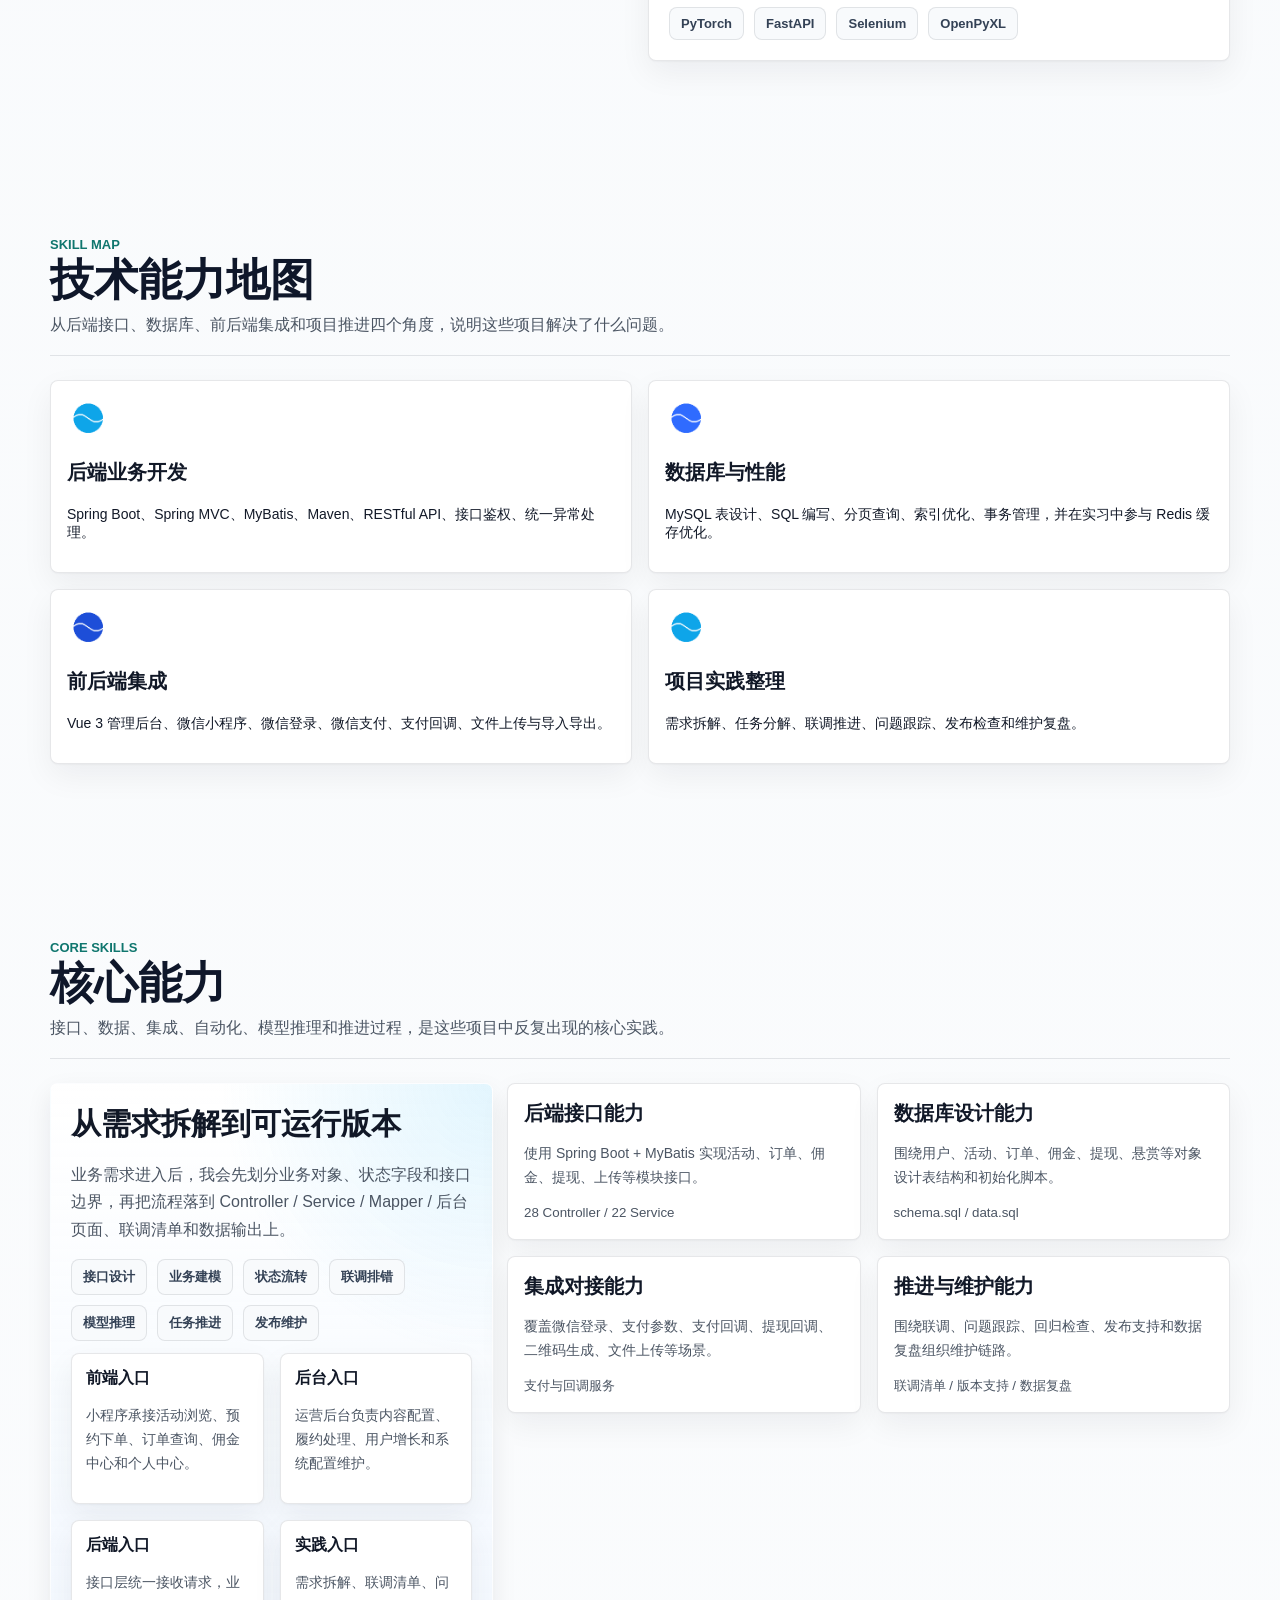
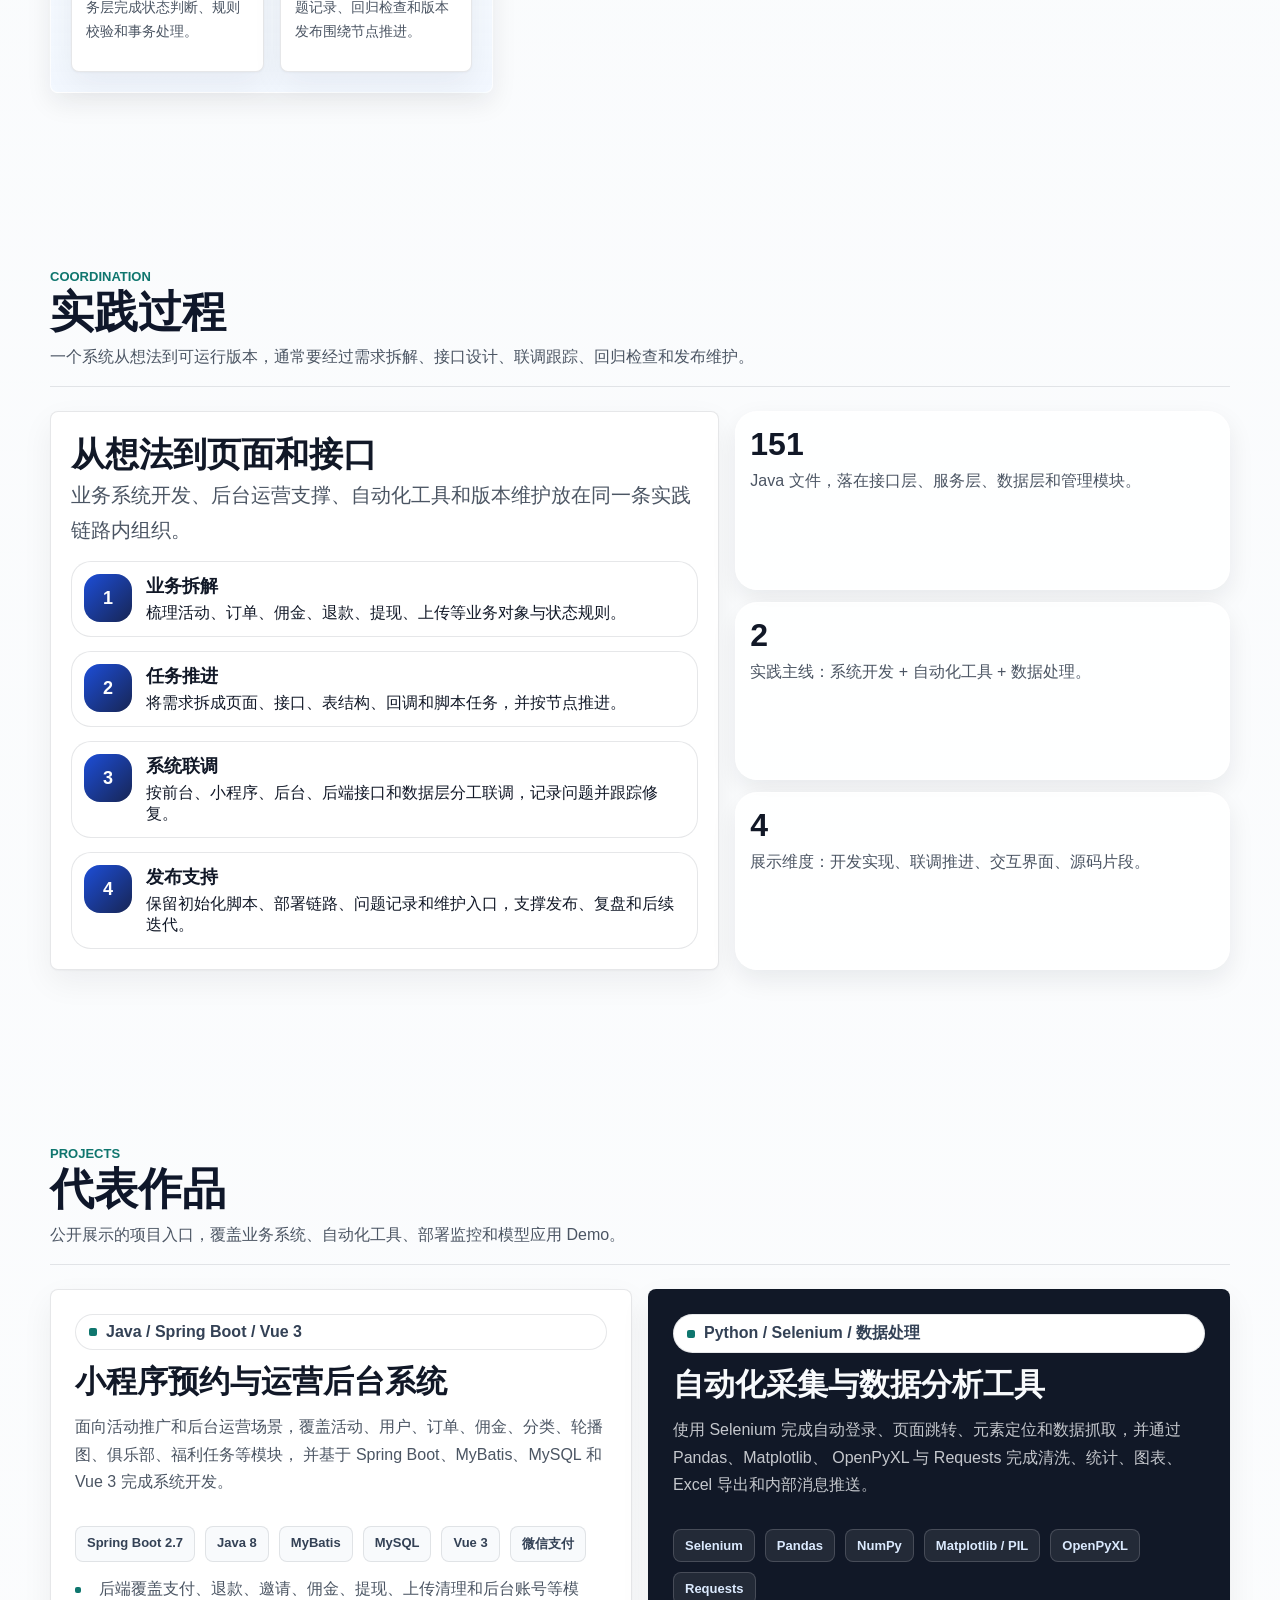
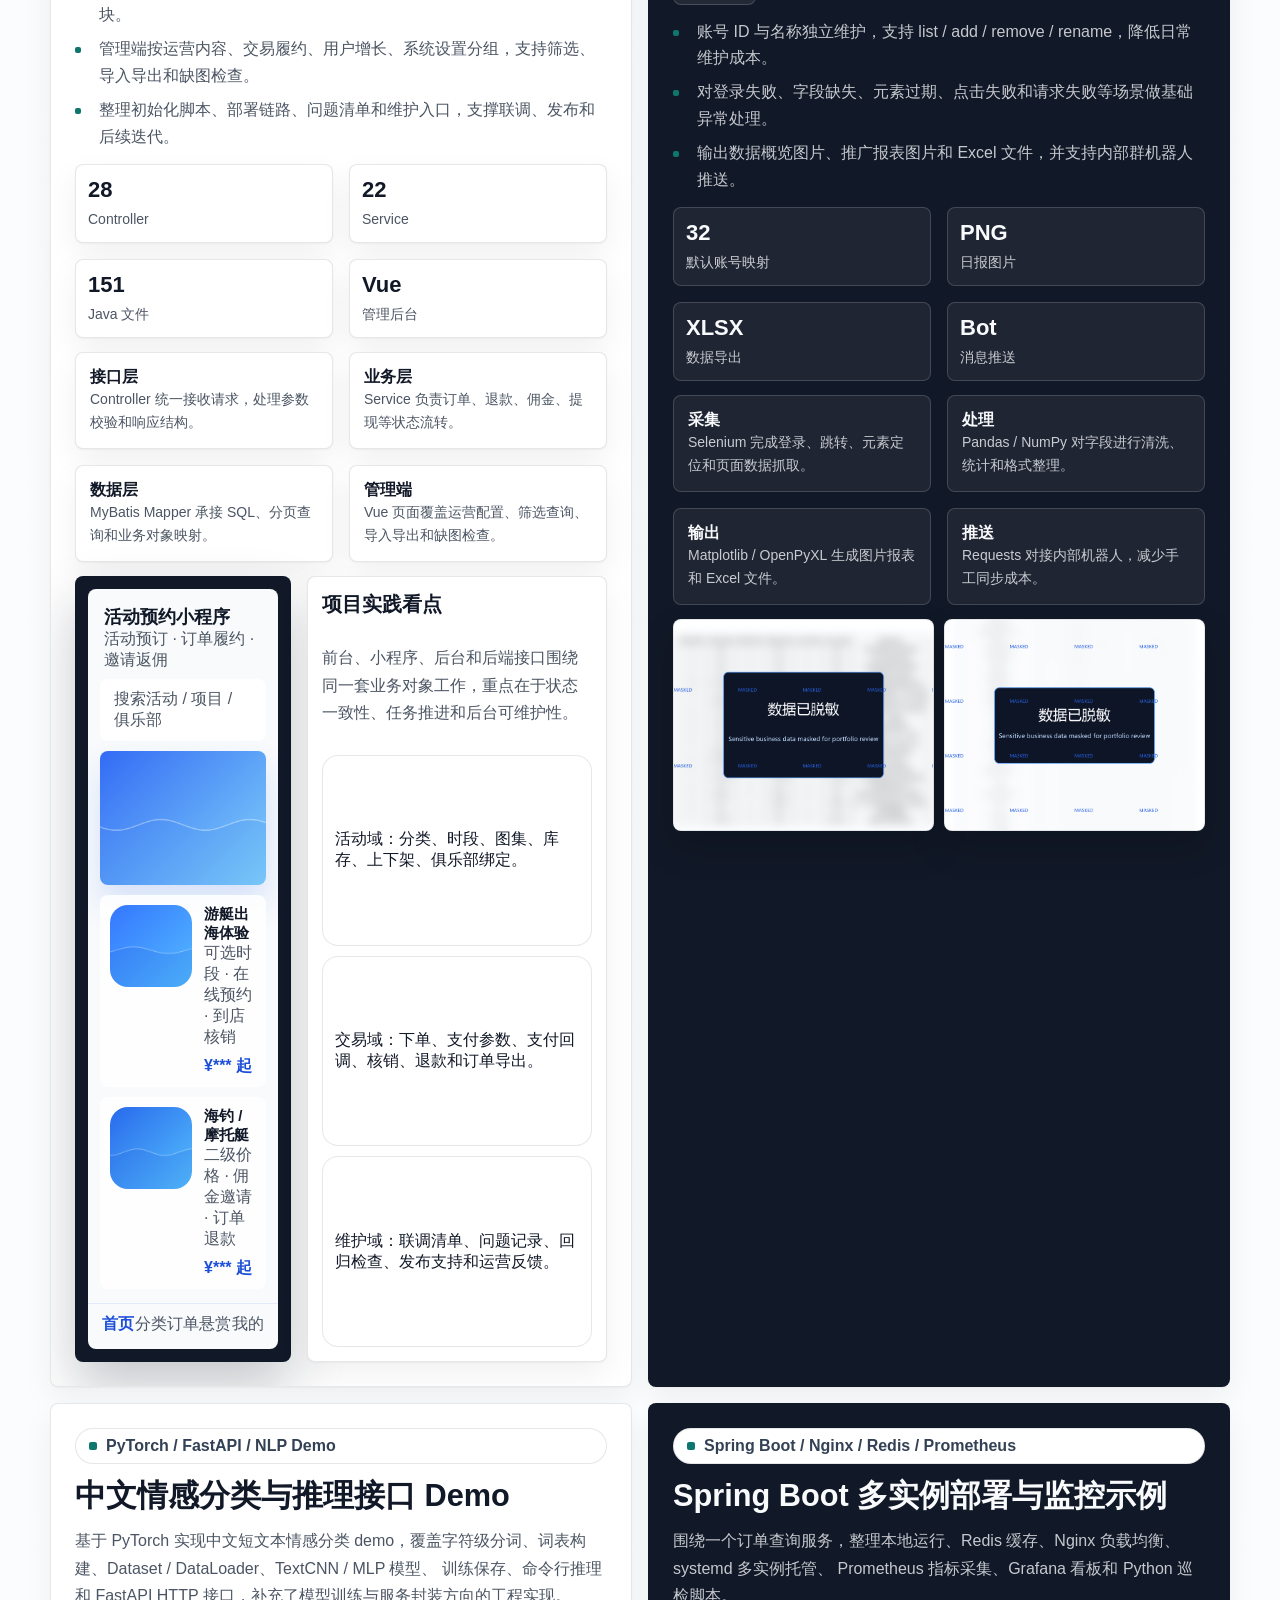
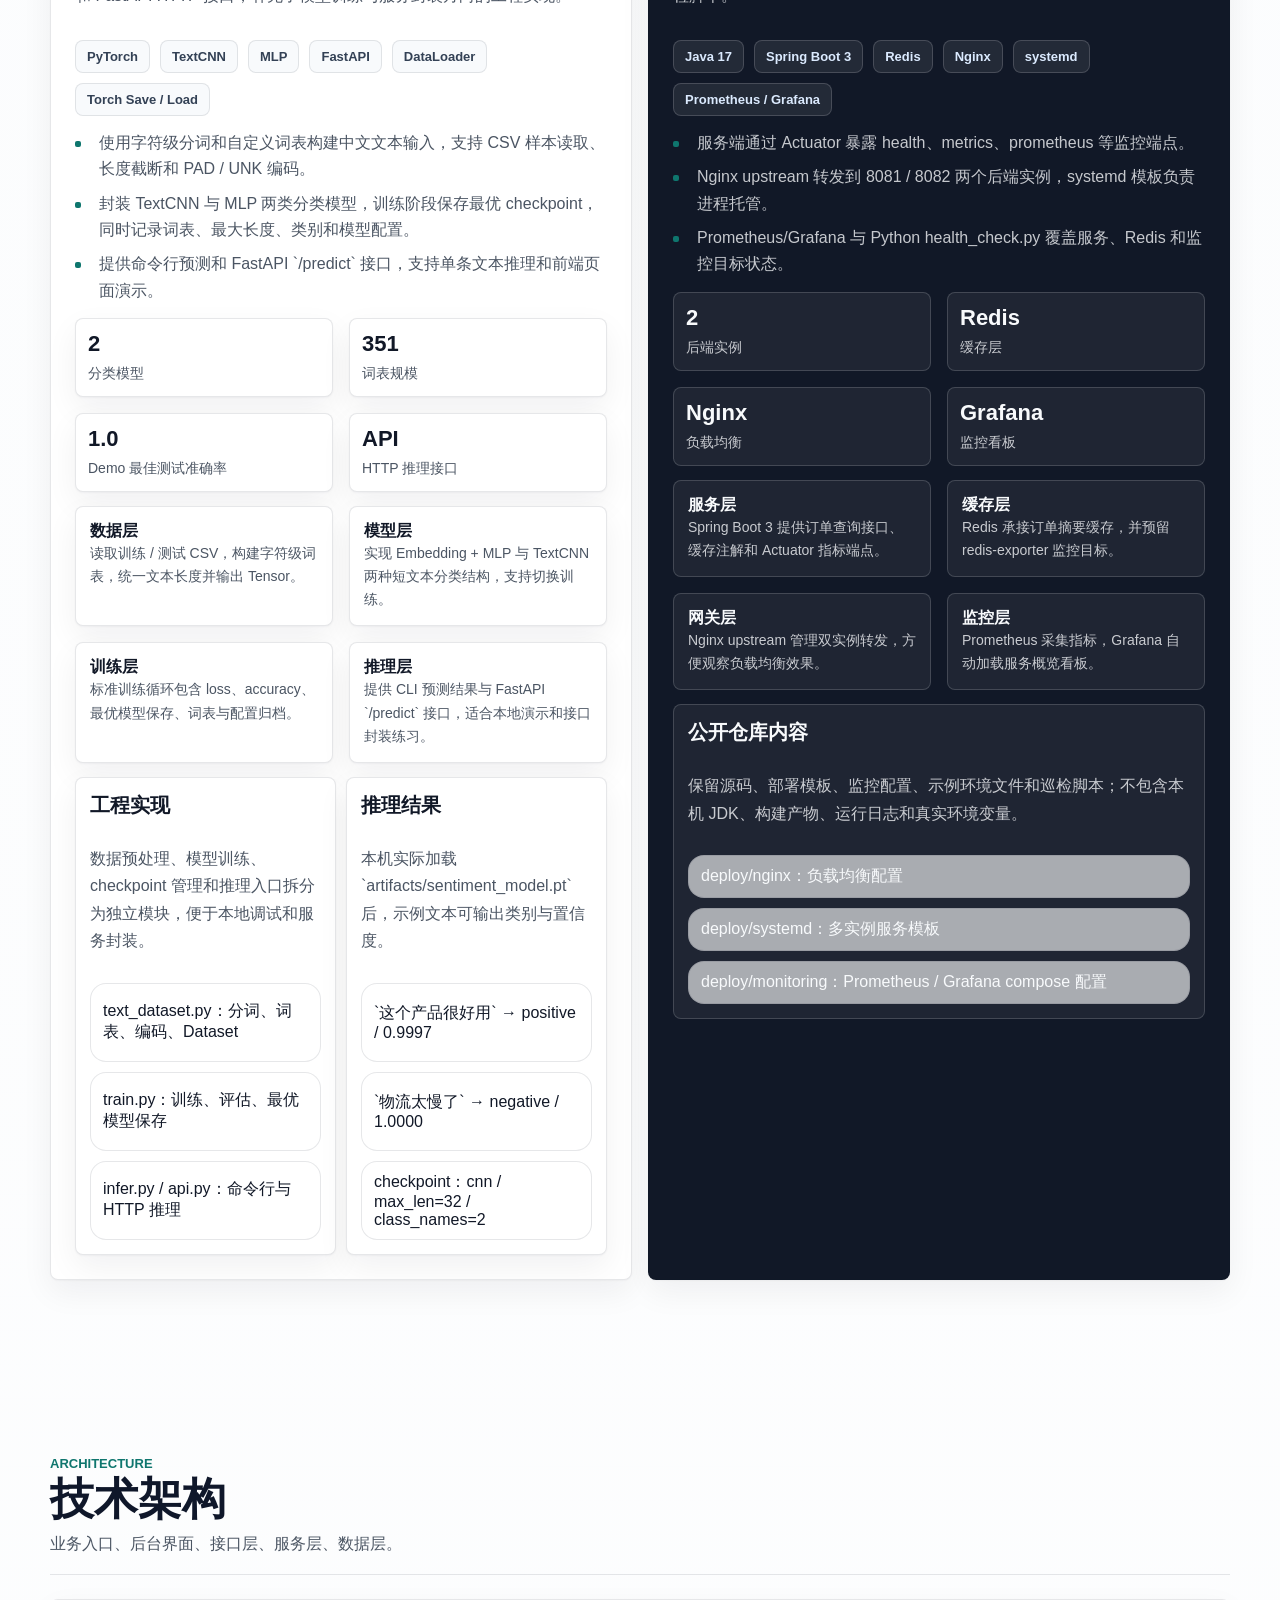
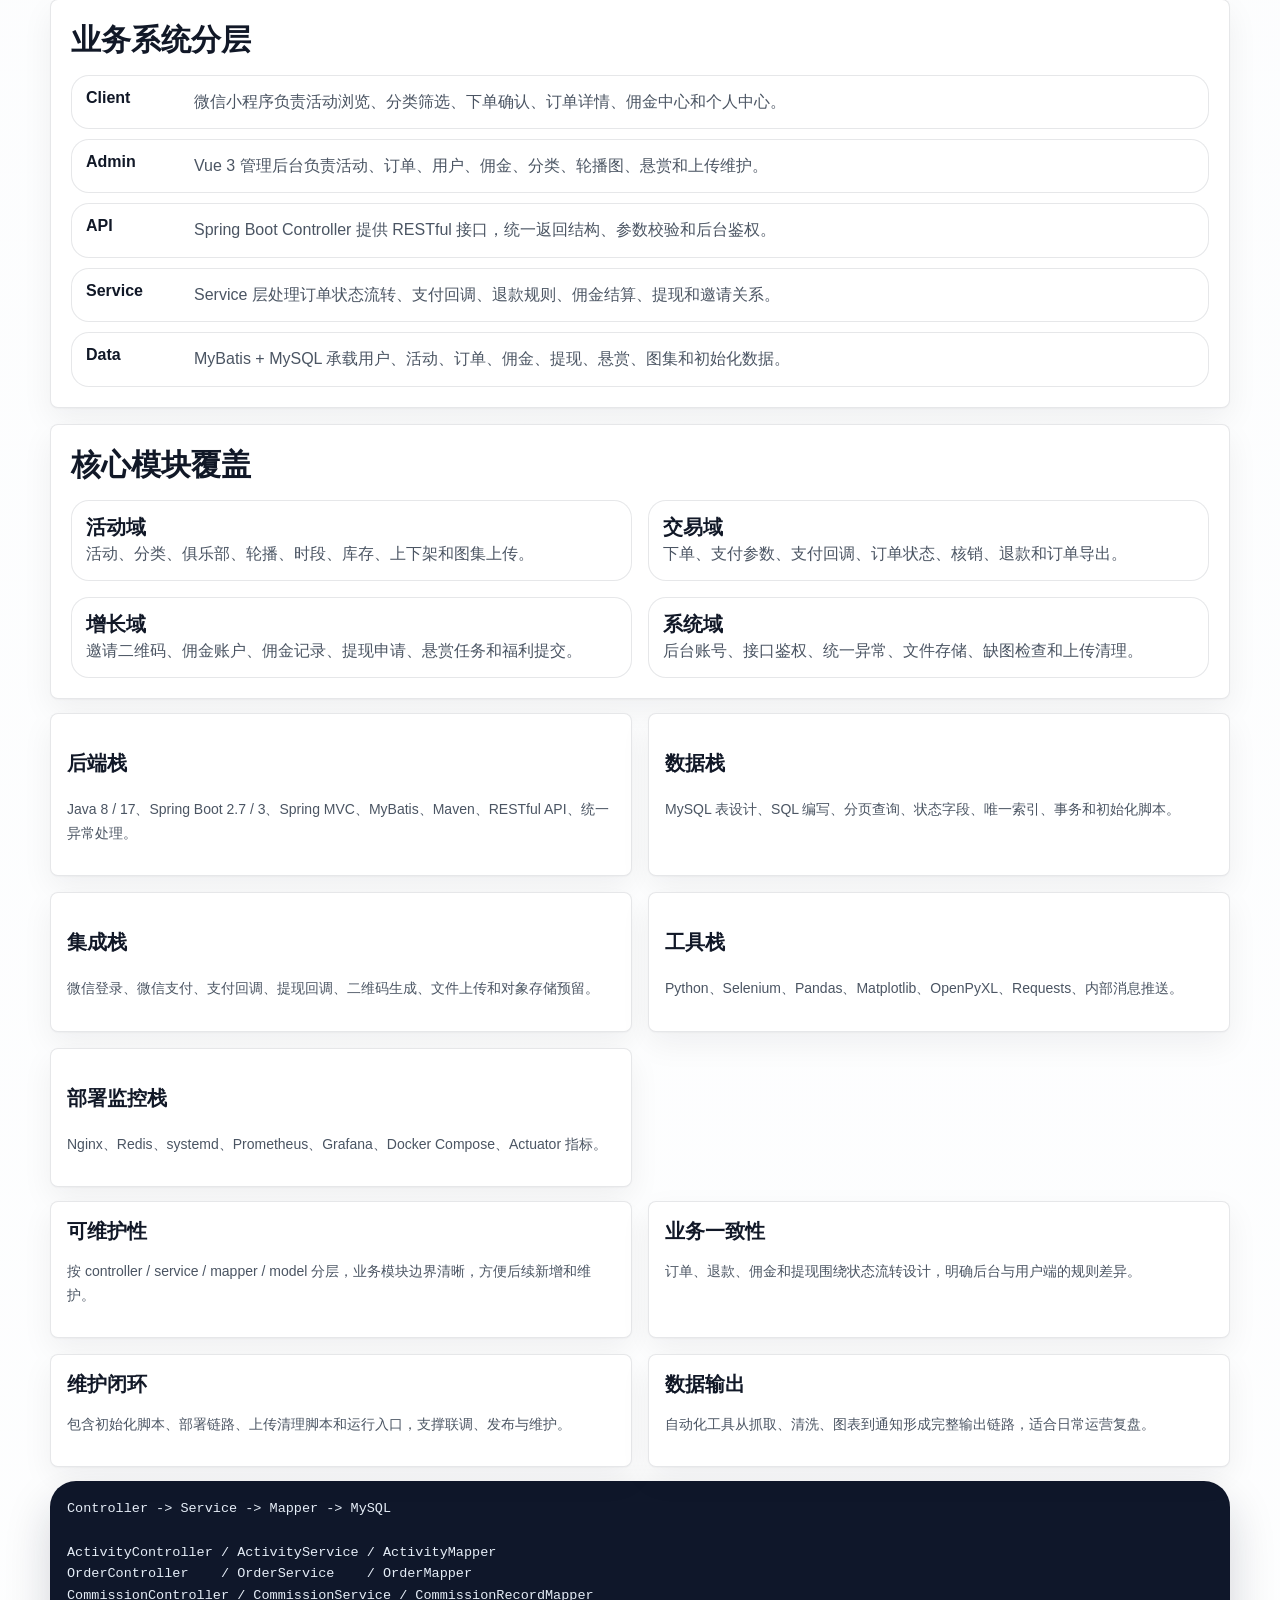
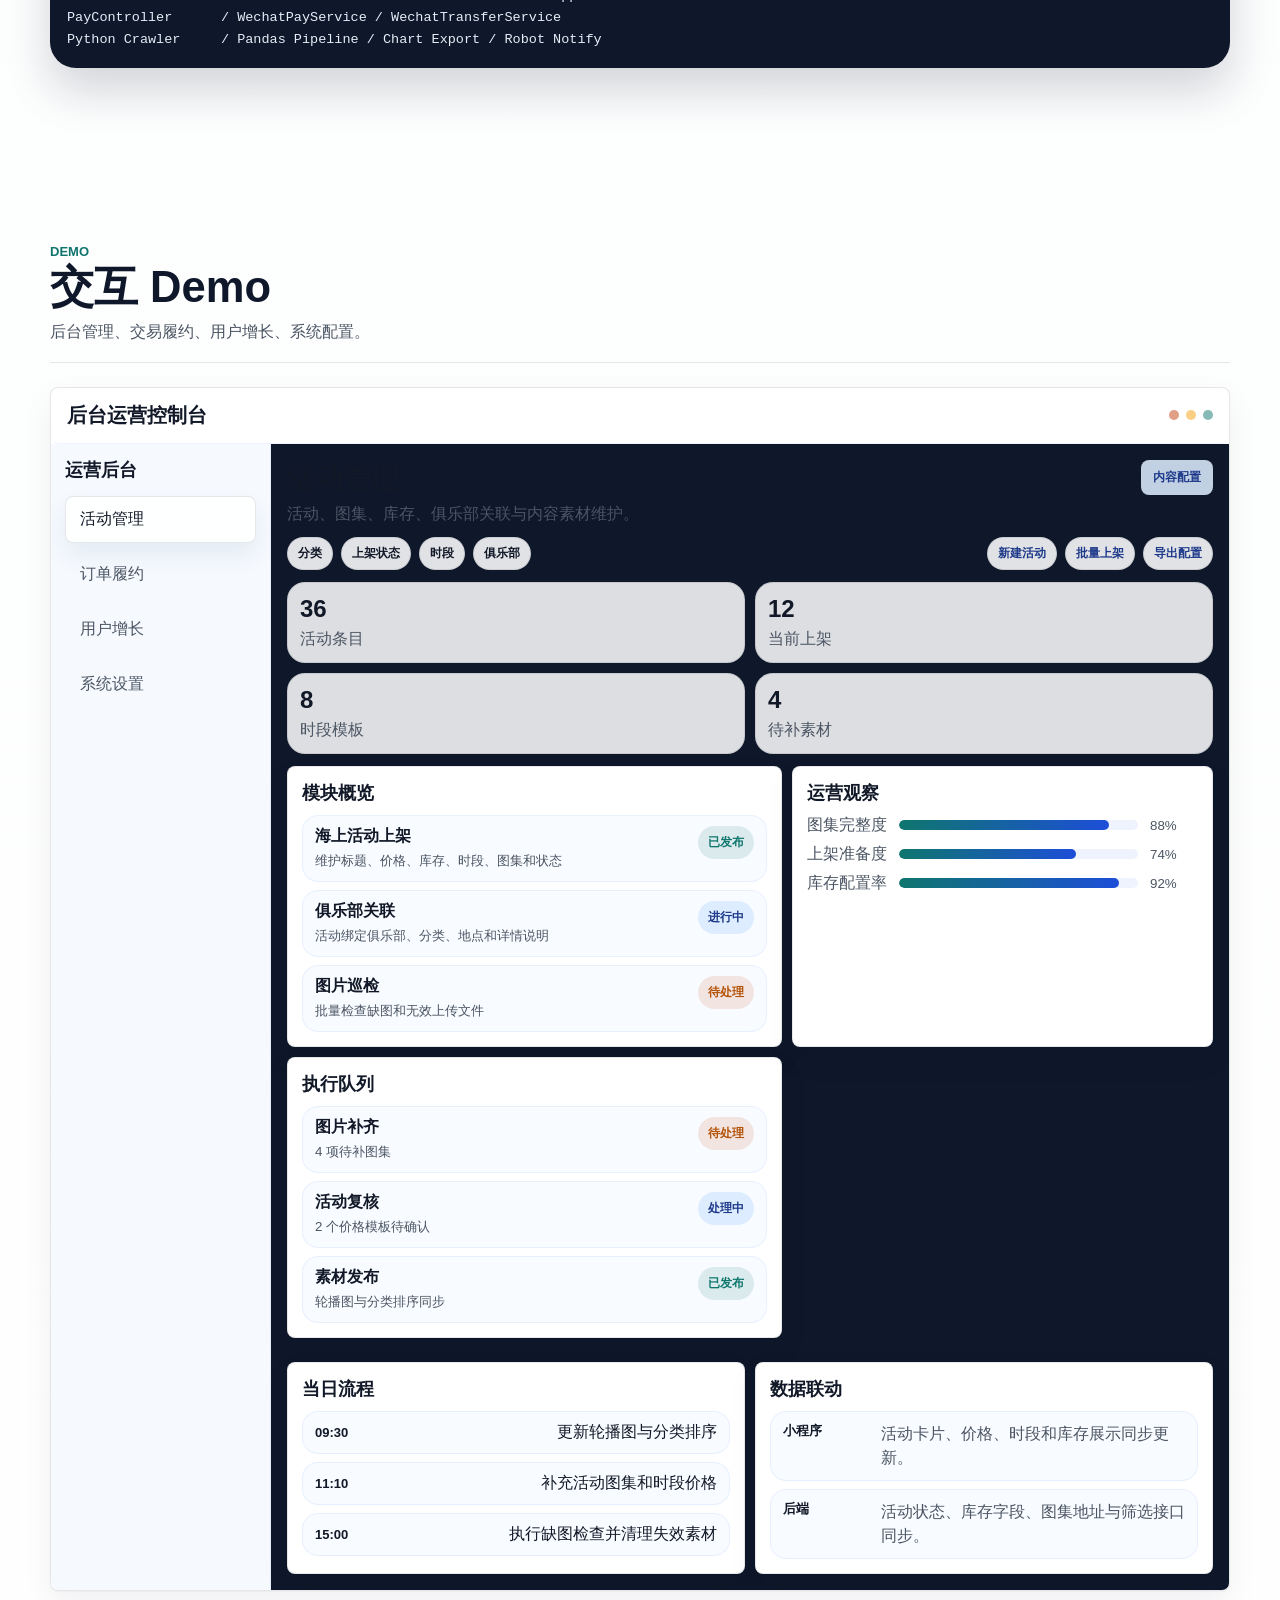
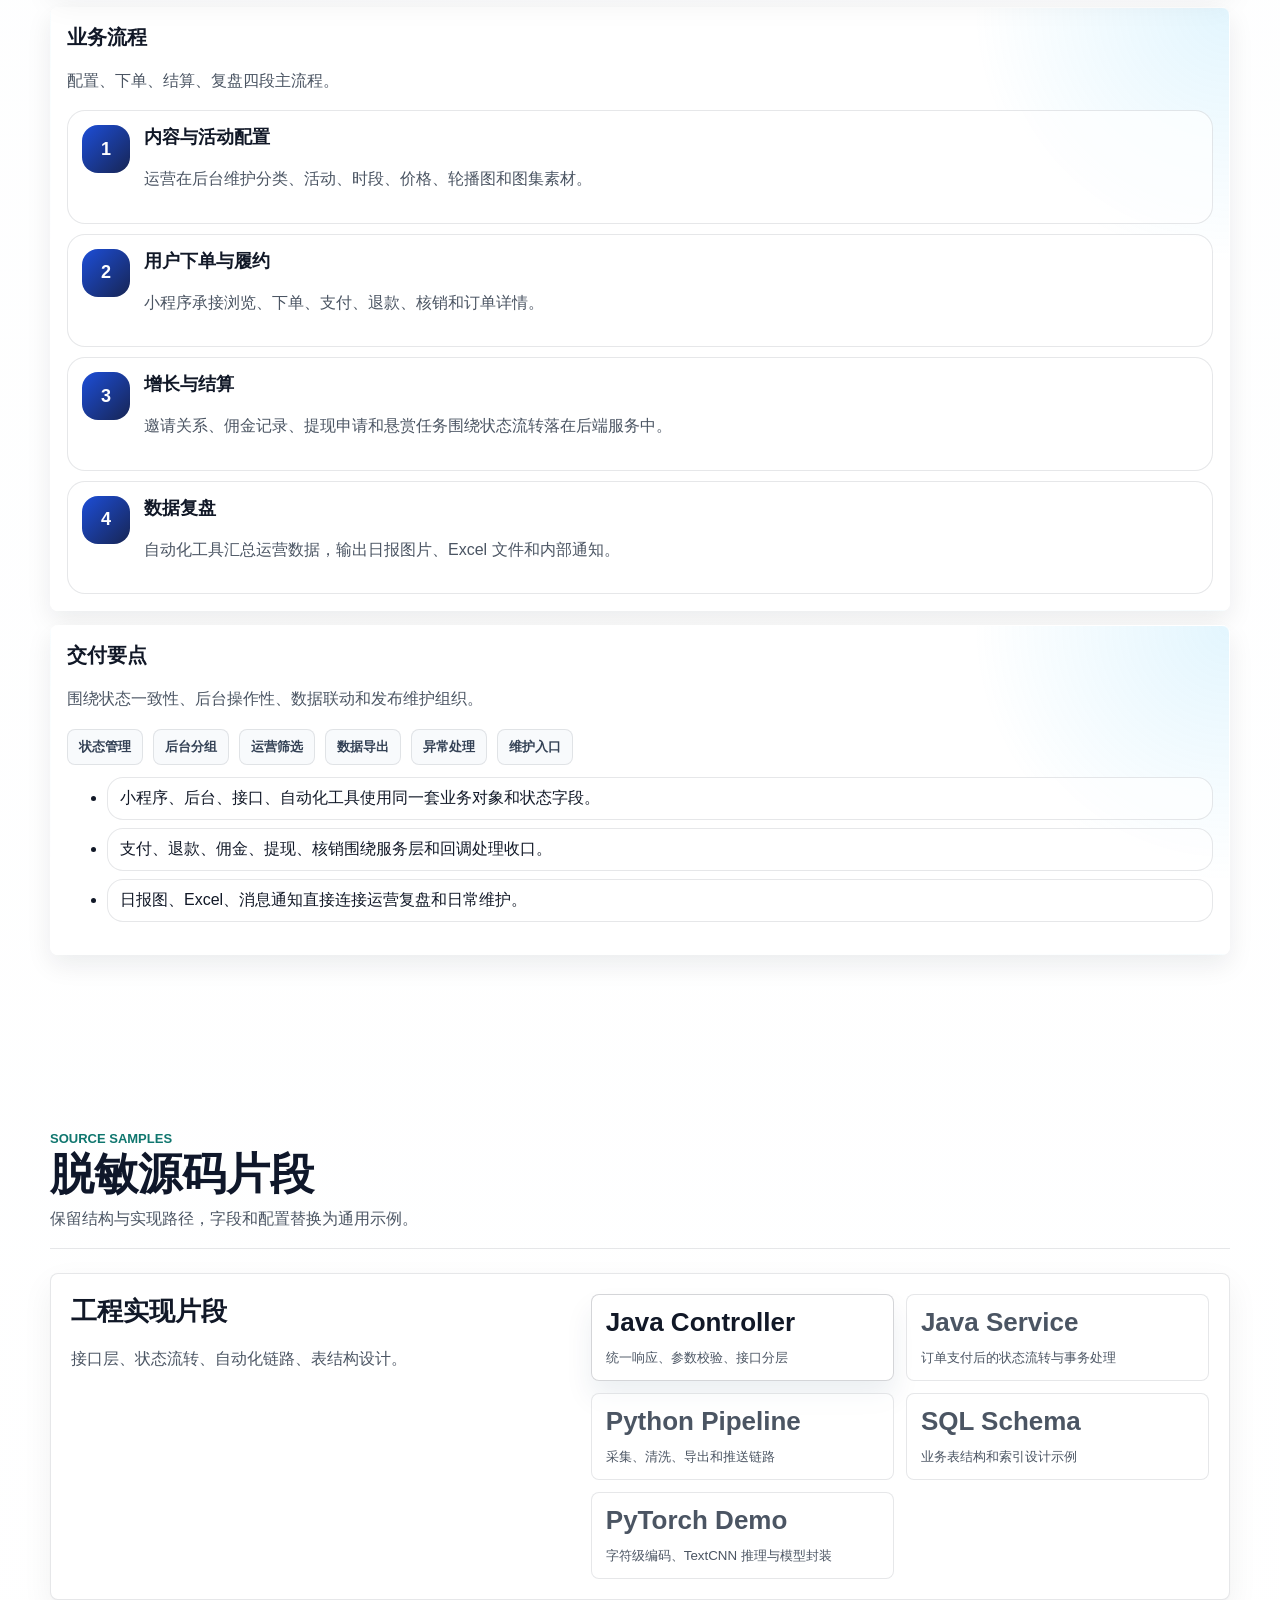
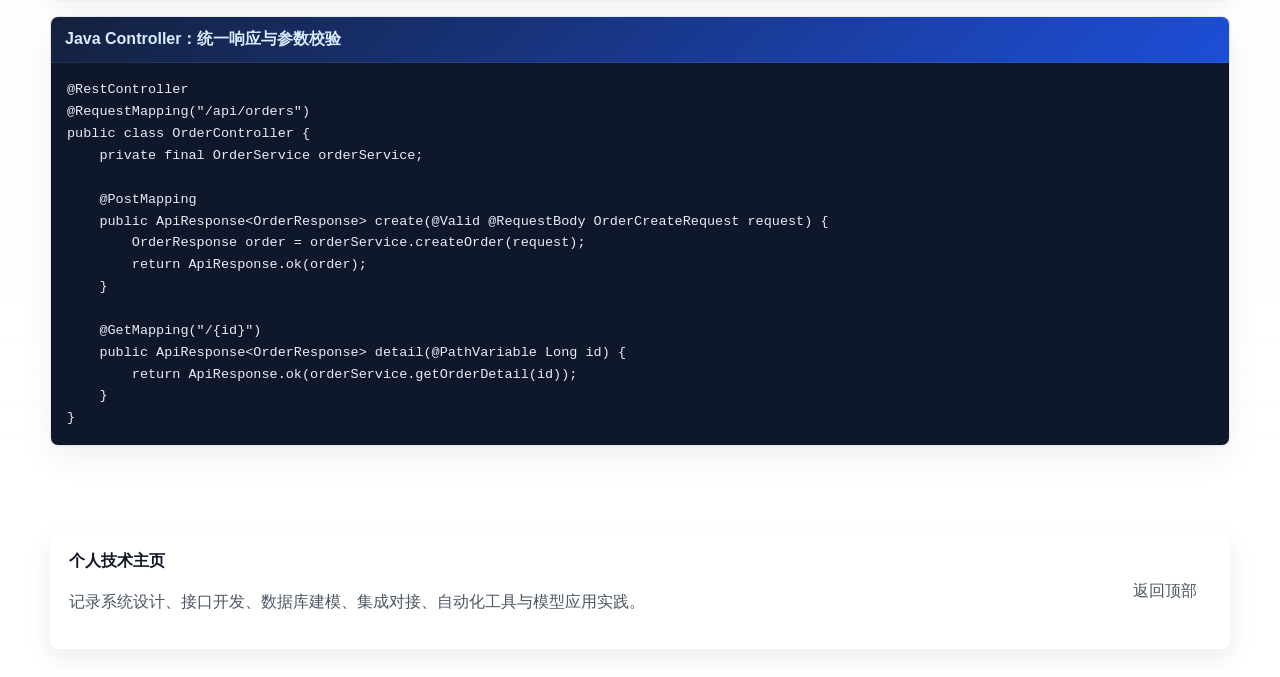
==== commit 1c664654: "Refine portfolio UI" ====
--- a/index.html
+++ b/index.html
@@ -179,7 +179,7 @@
         align-items: center;
         gap: 12px;
         font-weight: 900;
-        letter-spacing: 0.03em;
+        letter-spacing: 0;
       }
 
       .brand-mark {
@@ -291,7 +291,7 @@
         margin: 20px 0 18px;
         font-size: clamp(46px, 7vw, 96px);
         line-height: 1.02;
-        letter-spacing: -0.065em;
+        letter-spacing: 0;
         padding: 0.06em 0 0.08em;
         color: transparent;
         background: linear-gradient(112deg, #0f172a 4%, #2563eb 52%, #38bdf8 100%);
@@ -438,7 +438,7 @@
       .story-metric strong,
       .source-copy strong {
         display: block;
-        letter-spacing: -0.04em;
+        letter-spacing: 0;
       }
 
       .hero-meta-card strong {
@@ -585,7 +585,7 @@
         color: var(--accent);
         font-size: 13px;
         font-weight: 900;
-        letter-spacing: 0.14em;
+        letter-spacing: 0;
         text-transform: uppercase;
       }
 
@@ -593,7 +593,7 @@
         margin: 0;
         font-size: clamp(30px, 3.4vw, 46px);
         line-height: 1.04;
-        letter-spacing: -0.045em;
+        letter-spacing: 0;
       }
 
       .section-note {
@@ -644,7 +644,7 @@
       .source-copy h3,
       .ability-column h3 {
         margin: 0;
-        letter-spacing: -0.03em;
+        letter-spacing: 0;
       }
 
       .overview-card h3,
@@ -747,7 +747,7 @@
       .story-card h3 {
         margin: 0;
         font-size: 34px;
-        letter-spacing: -0.04em;
+        letter-spacing: 0;
       }
 
       .story-flow {
@@ -1388,7 +1388,7 @@
       .dashboard-metric strong {
         display: block;
         font-size: 24px;
-        letter-spacing: -0.04em;
+        letter-spacing: 0;
       }
 
       .dashboard-metric span {
@@ -1827,7 +1827,7 @@
           margin: 16px 0 14px;
           font-size: clamp(34px, 12vw, 58px);
           line-height: 0.98;
-          letter-spacing: -0.07em;
+          letter-spacing: 0;
           padding: 0.04em 0 0.06em;
         }
 
@@ -2081,6 +2081,442 @@
         .footer-panel {
           align-items: flex-start;
           flex-direction: column;
+        }
+      }
+
+      /* UI refinement layer */
+      :root {
+        --ink: #111827;
+        --muted: #4b5563;
+        --muted-soft: #6b7280;
+        --paper: #f8fafc;
+        --paper-deep: #eef2f7;
+        --card: #ffffff;
+        --line: rgba(17, 24, 39, 0.1);
+        --line-strong: rgba(17, 24, 39, 0.18);
+        --primary: #1d4ed8;
+        --primary-deep: #172554;
+        --accent: #0f766e;
+        --accent-soft: #dbeafe;
+        --success: #0f766e;
+        --warning: #b45309;
+        --shadow-lg: 0 18px 42px rgba(15, 23, 42, 0.1);
+        --shadow-md: 0 10px 26px rgba(15, 23, 42, 0.08);
+        --radius-xl: 8px;
+        --radius-lg: 8px;
+        --radius-md: 8px;
+      }
+
+      *,
+      *::before,
+      *::after {
+        letter-spacing: 0;
+      }
+
+      body {
+        background:
+          linear-gradient(180deg, rgba(248, 250, 252, 0.96), rgba(255, 255, 255, 0.98)),
+          repeating-linear-gradient(0deg, rgba(17, 24, 39, 0.025) 0 1px, transparent 1px 34px);
+      }
+
+      body::before {
+        background-image: linear-gradient(90deg, rgba(17, 24, 39, 0.045) 1px, transparent 1px);
+        background-size: 80px 80px;
+        mask-image: linear-gradient(to bottom, rgba(0, 0, 0, 0.45), transparent 68%);
+      }
+
+      body::after,
+      .hero::before,
+      .hero::after {
+        display: none;
+      }
+
+      .shell {
+        width: min(1180px, calc(100% - 40px));
+      }
+
+      .nav {
+        border-bottom: 1px solid var(--line);
+        background: rgba(255, 255, 255, 0.9);
+      }
+
+      .nav-inner {
+        min-height: 68px;
+        padding: 12px 0;
+      }
+
+      .brand-mark,
+      .avatar {
+        border-radius: 8px;
+        background: linear-gradient(135deg, #1d4ed8, #0f766e);
+        box-shadow: none;
+      }
+
+      .brand {
+        color: var(--ink);
+      }
+
+      .nav-links a,
+      .footer-link,
+      .btn,
+      .tech-ribbon span,
+      .skill-cloud span,
+      .ability-tags span,
+      .tag,
+      .stack-tags span,
+      .experience-tags span {
+        border-radius: 8px;
+      }
+
+      .nav-links a:hover,
+      .footer-link:hover,
+      .nav-links a:focus-visible,
+      .footer-link:focus-visible {
+        border-color: var(--line-strong);
+        background: #f8fafc;
+        outline: none;
+      }
+
+      .hero {
+        padding: clamp(44px, 7vw, 82px) 0 24px;
+      }
+
+      .hero-grid {
+        grid-template-columns: minmax(0, 1.06fr) minmax(340px, 0.74fr);
+        gap: clamp(22px, 4vw, 48px);
+        align-items: center;
+      }
+
+      .eyebrow {
+        border-color: var(--line);
+        color: #334155;
+        background: #fff;
+        box-shadow: none;
+      }
+
+      .dot {
+        border-radius: 2px;
+        background: var(--accent);
+        box-shadow: none;
+      }
+
+      h1 {
+        max-width: 820px;
+        margin: 18px 0 18px;
+        color: #0f172a;
+        background: none;
+        font-size: clamp(42px, 6.4vw, 82px);
+        line-height: 1.04;
+      }
+
+      h2 {
+        color: #0f172a;
+      }
+
+      .hero-lead,
+      .section-note,
+      .panel-note,
+      .card p,
+      .project p,
+      .overview-card p,
+      .timeline-item span,
+      .stack-card p,
+      .proof-card p,
+      .ability-card p,
+      .ability-column p,
+      .source-copy p,
+      .project-copy p,
+      .pipeline-copy p,
+      .mini-journal p,
+      .footer-panel p {
+        color: var(--muted);
+        line-height: 1.72;
+      }
+
+      .btn {
+        border-color: var(--line-strong);
+        background: #fff;
+        box-shadow: none;
+      }
+
+      .btn:hover {
+        box-shadow: var(--shadow-md);
+      }
+
+      .btn.primary {
+        background: #172554;
+      }
+
+      .tech-ribbon span,
+      .skill-cloud span,
+      .ability-tags span,
+      .tag,
+      .stack-tags span,
+      .experience-tags span {
+        border-color: var(--line);
+        color: #334155;
+        background: #f8fafc;
+        font-weight: 800;
+      }
+
+      .hero-meta-card,
+      .metric,
+      .capability,
+      .ability-card,
+      .stack-card,
+      .proof-card,
+      .code-card,
+      .mini-journal,
+      .source-copy,
+      .overview-card,
+      .timeline-card,
+      .blueprint,
+      .tech-panel,
+      .panel,
+      .card,
+      .project,
+      .dashboard-card,
+      .story-card,
+      .journey-card,
+      .project-fact,
+      .project-tech-item {
+        border: 1px solid var(--line);
+        border-radius: 8px;
+        background: #fff;
+        box-shadow: 0 1px 2px rgba(15, 23, 42, 0.04), 0 12px 32px rgba(15, 23, 42, 0.06);
+        backdrop-filter: none;
+      }
+
+      .hero-card {
+        border: 1px solid var(--line);
+        border-radius: 8px;
+        background: #fff;
+        box-shadow: var(--shadow-lg);
+        backdrop-filter: none;
+      }
+
+      .hero-card::before {
+        display: none;
+      }
+
+      .profile-card,
+      .hero-strip-card,
+      .metric,
+      .phone,
+      .phone-screen,
+      .mini-card,
+      .mini-banner,
+      .report-frame,
+      .search,
+      .admin-shell,
+      .admin-side button,
+      .panel-head,
+      .source-switch button,
+      .dashboard-badge {
+        border-radius: 8px;
+      }
+
+      .metric-grid,
+      .hero-meta,
+      .overview-grid,
+      .project-grid,
+      .architecture-grid,
+      .demo-grid,
+      .source-grid,
+      .story-grid,
+      .stack-matrix,
+      .tech-proof,
+      .ability-grid,
+      .journey-grid,
+      .project-tech,
+      .project-facts,
+      .module-grid,
+      .capability-grid {
+        gap: 16px;
+      }
+
+      section {
+        padding: clamp(56px, 8vw, 88px) 0;
+      }
+
+      .section-head {
+        margin-bottom: 24px;
+        padding-bottom: 16px;
+        border-bottom: 1px solid var(--line);
+      }
+
+      .section-kicker {
+        color: var(--accent);
+      }
+
+      .project-grid {
+        grid-template-columns: repeat(2, minmax(0, 1fr));
+        align-items: stretch;
+      }
+
+      .project {
+        display: grid;
+        align-content: start;
+        gap: 14px;
+        padding: clamp(18px, 2vw, 24px);
+      }
+
+      .project.dark {
+        color: #f8fafc;
+        background: #111827;
+      }
+
+      .project h3 {
+        margin: 0;
+        font-size: clamp(26px, 2.4vw, 34px);
+        line-height: 1.14;
+      }
+
+      .project > p,
+      .feature,
+      .project-facts,
+      .project-tech,
+      .phone-stage,
+      .report-stack {
+        margin-top: 0;
+      }
+
+      .feature li {
+        grid-template-columns: 16px 1fr;
+        gap: 8px;
+      }
+
+      .feature li::before {
+        width: 6px;
+        height: 6px;
+        margin-top: 11px;
+        border-radius: 2px;
+        background: var(--accent);
+        box-shadow: none;
+      }
+
+      .project.dark .tag {
+        border-color: rgba(255, 255, 255, 0.16);
+        color: #dbeafe;
+        background: rgba(255, 255, 255, 0.08);
+      }
+
+      .project.dark .project-tech-item,
+      .project.dark .project-fact,
+      .project.dark .mini-journal {
+        border-color: rgba(255, 255, 255, 0.16);
+        background: rgba(255, 255, 255, 0.06);
+        box-shadow: none;
+      }
+
+      .project.dark p,
+      .project.dark .feature li,
+      .project.dark .project-tech-item span,
+      .project.dark .project-fact span,
+      .project.dark .price,
+      .project.dark .mini-card span {
+        color: rgba(248, 250, 252, 0.78);
+      }
+
+      .project-fact strong {
+        font-size: 22px;
+      }
+
+      .phone-stage {
+        grid-template-columns: minmax(210px, 0.72fr) minmax(0, 1fr);
+      }
+
+      .phone {
+        border-color: rgba(15, 23, 42, 0.18);
+        background: #111827;
+      }
+
+      .phone-screen {
+        background: #f8fafc;
+      }
+
+      .mini-banner img,
+      .report-frame img {
+        filter: saturate(0.92) contrast(1.02);
+      }
+
+      .code-card pre,
+      .code-sample,
+      .admin-main {
+        background: #0f172a;
+      }
+
+      .code-card code,
+      .code-sample code {
+        color: #e5edf7;
+      }
+
+      .footer-panel {
+        border-radius: 8px;
+      }
+
+      a:focus-visible,
+      button:focus-visible {
+        outline: 3px solid rgba(15, 118, 110, 0.26);
+        outline-offset: 3px;
+      }
+
+      @media (max-width: 1080px) {
+        .project-grid,
+        .hero-grid {
+          grid-template-columns: 1fr;
+        }
+      }
+
+      @media (max-width: 620px) {
+        .shell {
+          width: min(100% - 24px, 1180px);
+        }
+
+        .hero {
+          padding-top: 32px;
+        }
+
+        h1 {
+          font-size: clamp(32px, 9vw, 46px);
+          line-height: 1.12;
+        }
+
+        .hero-actions .btn {
+          flex: 1 1 100%;
+        }
+
+        .hero-meta,
+        .project-facts,
+        .stack-matrix,
+        .tech-proof,
+        .dashboard-metrics,
+        .report-stack,
+        .journey-grid {
+          grid-template-columns: 1fr;
+        }
+
+        .project {
+          padding: 16px;
+        }
+
+        .project h3 {
+          font-size: clamp(24px, 7vw, 32px);
+        }
+
+        .tags,
+        .tech-ribbon,
+        .skill-cloud,
+        .ability-tags {
+          gap: 8px;
+        }
+
+        .phone {
+          width: min(260px, 100%);
+        }
+
+        .mini-journal ul {
+          grid-template-rows: none;
         }
       }
     </style>
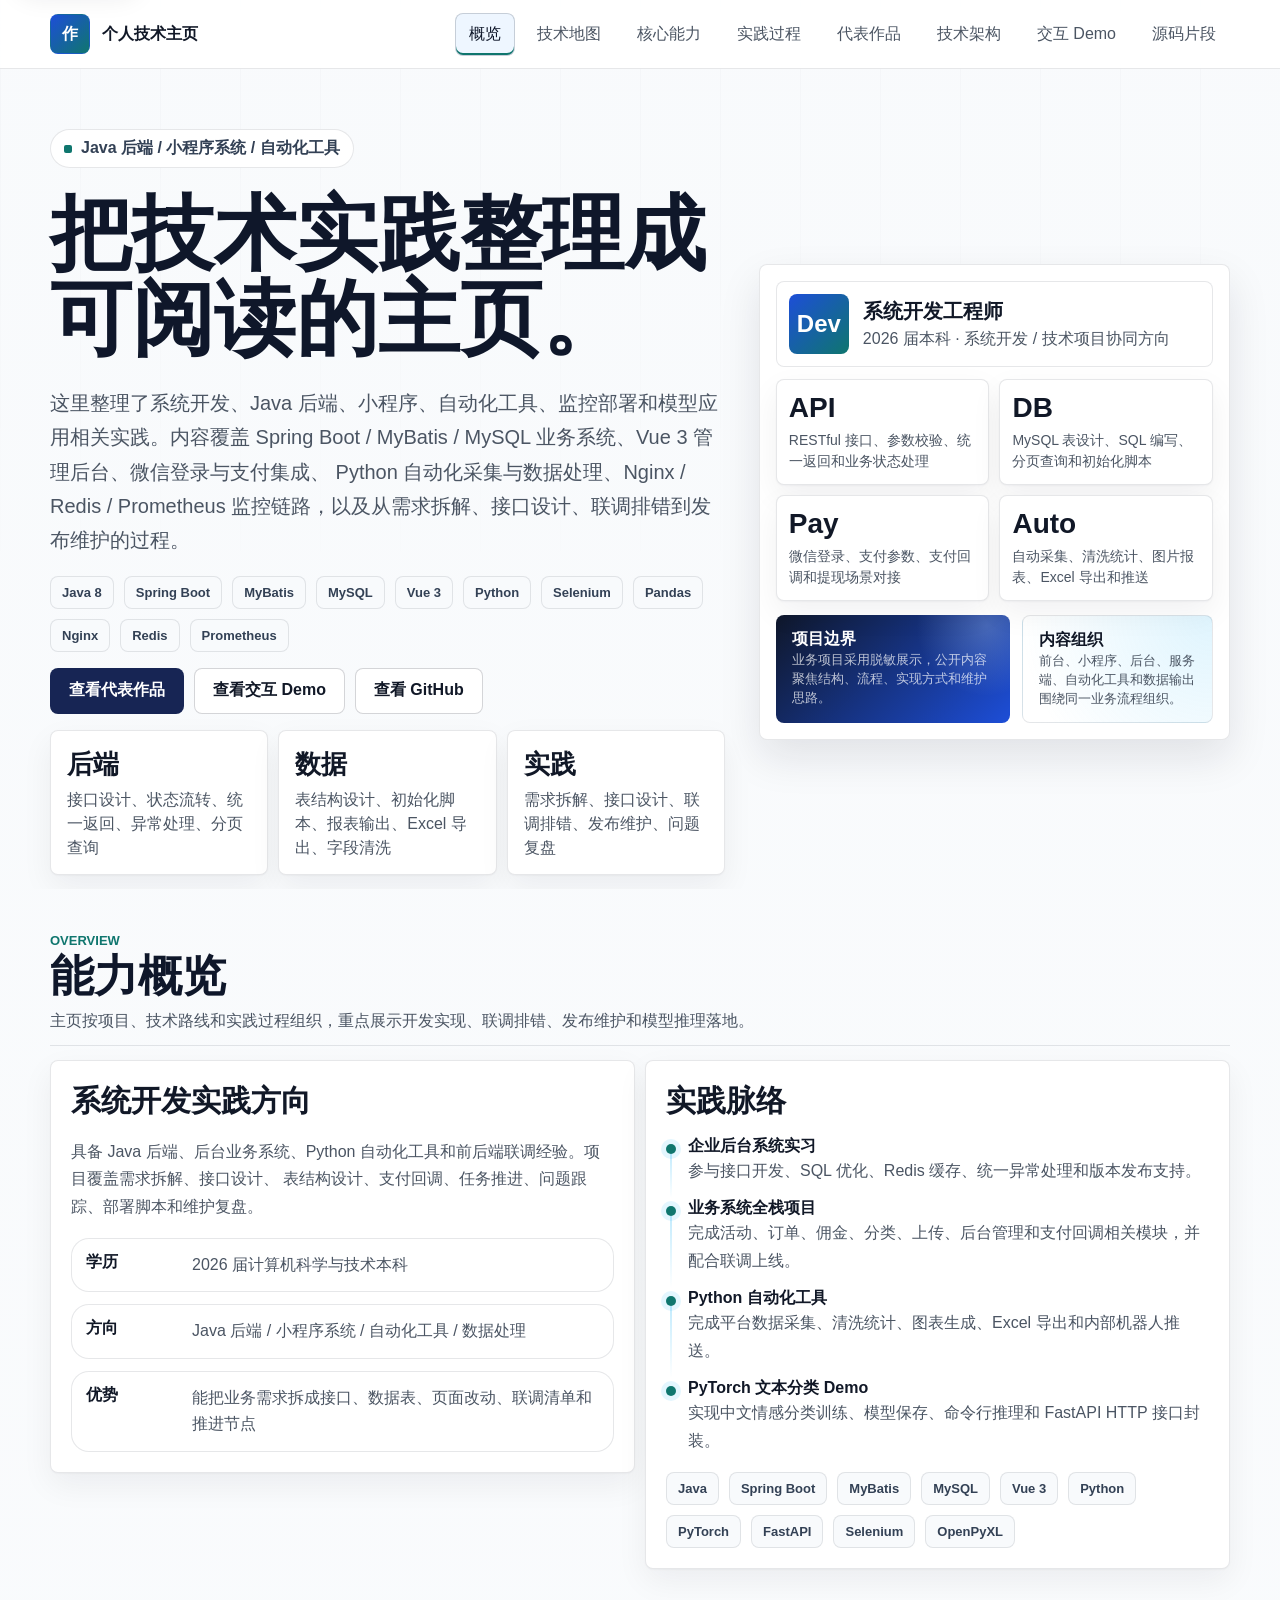
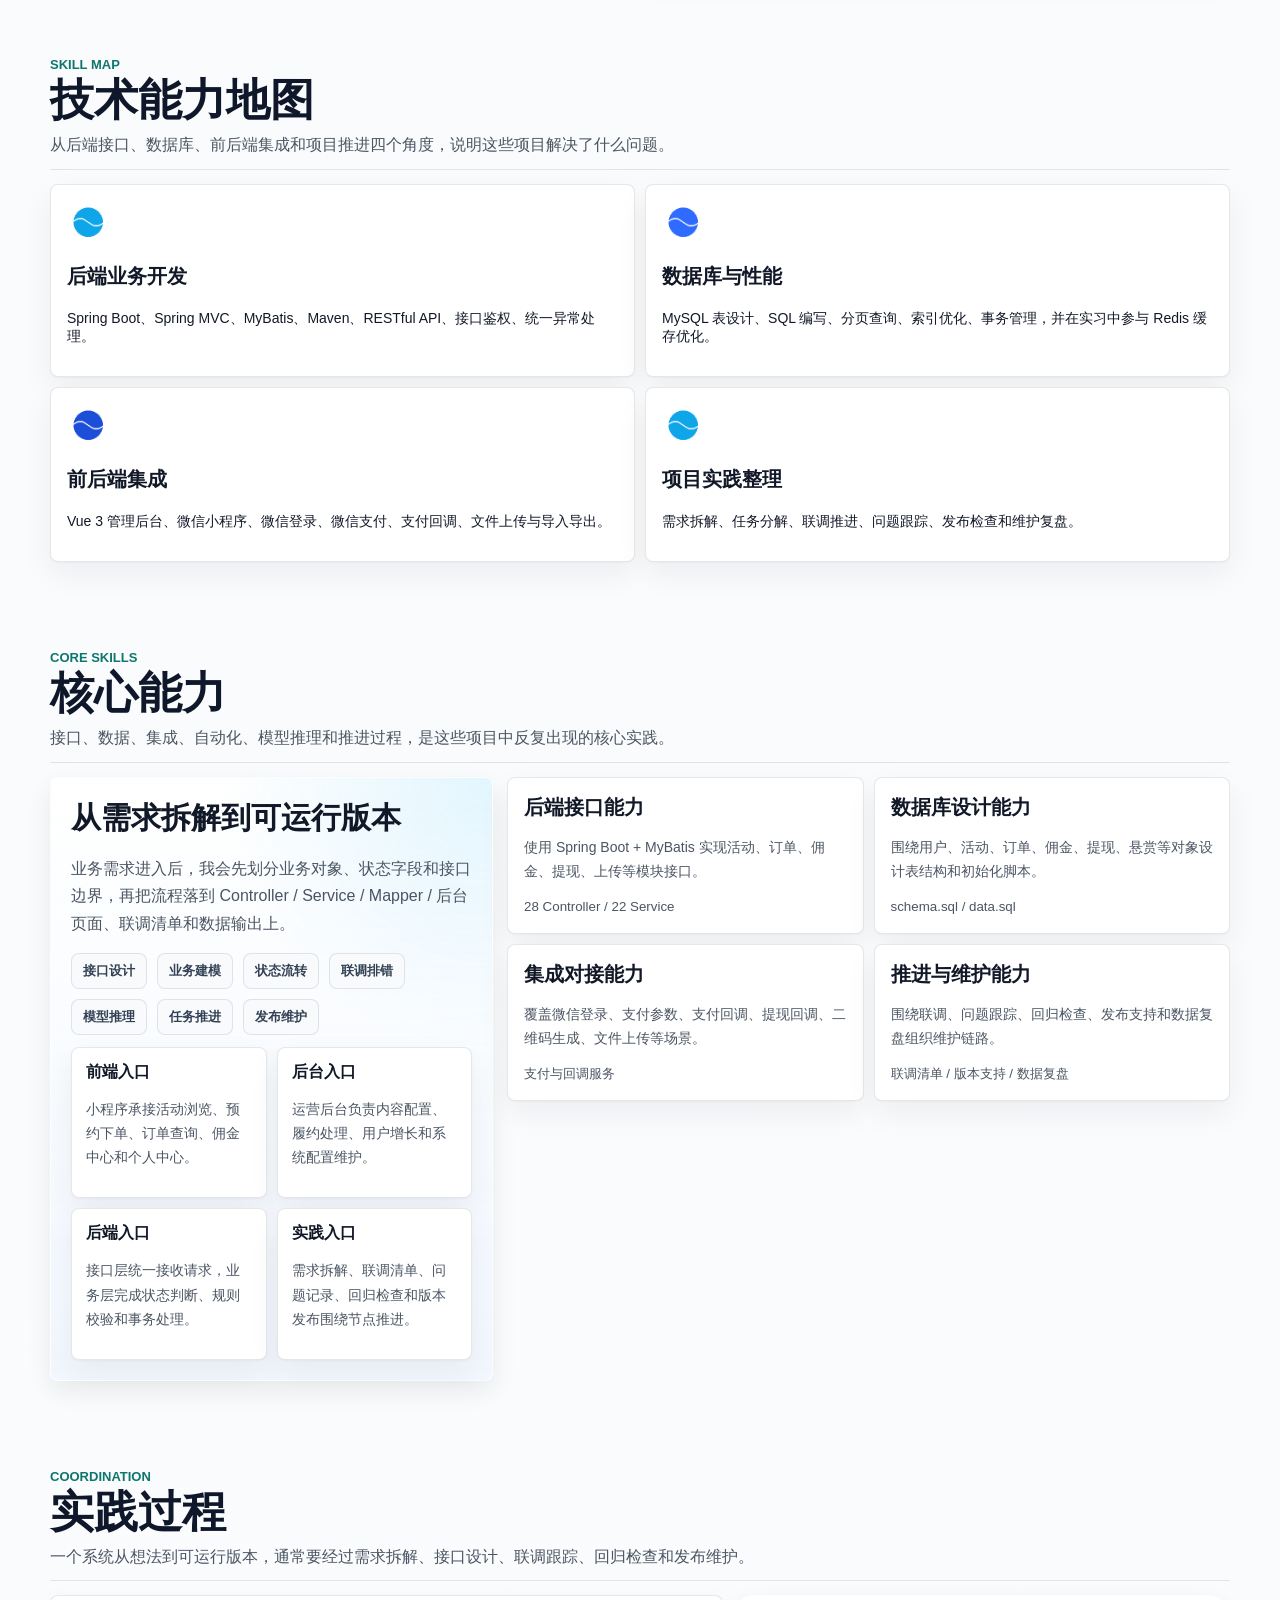
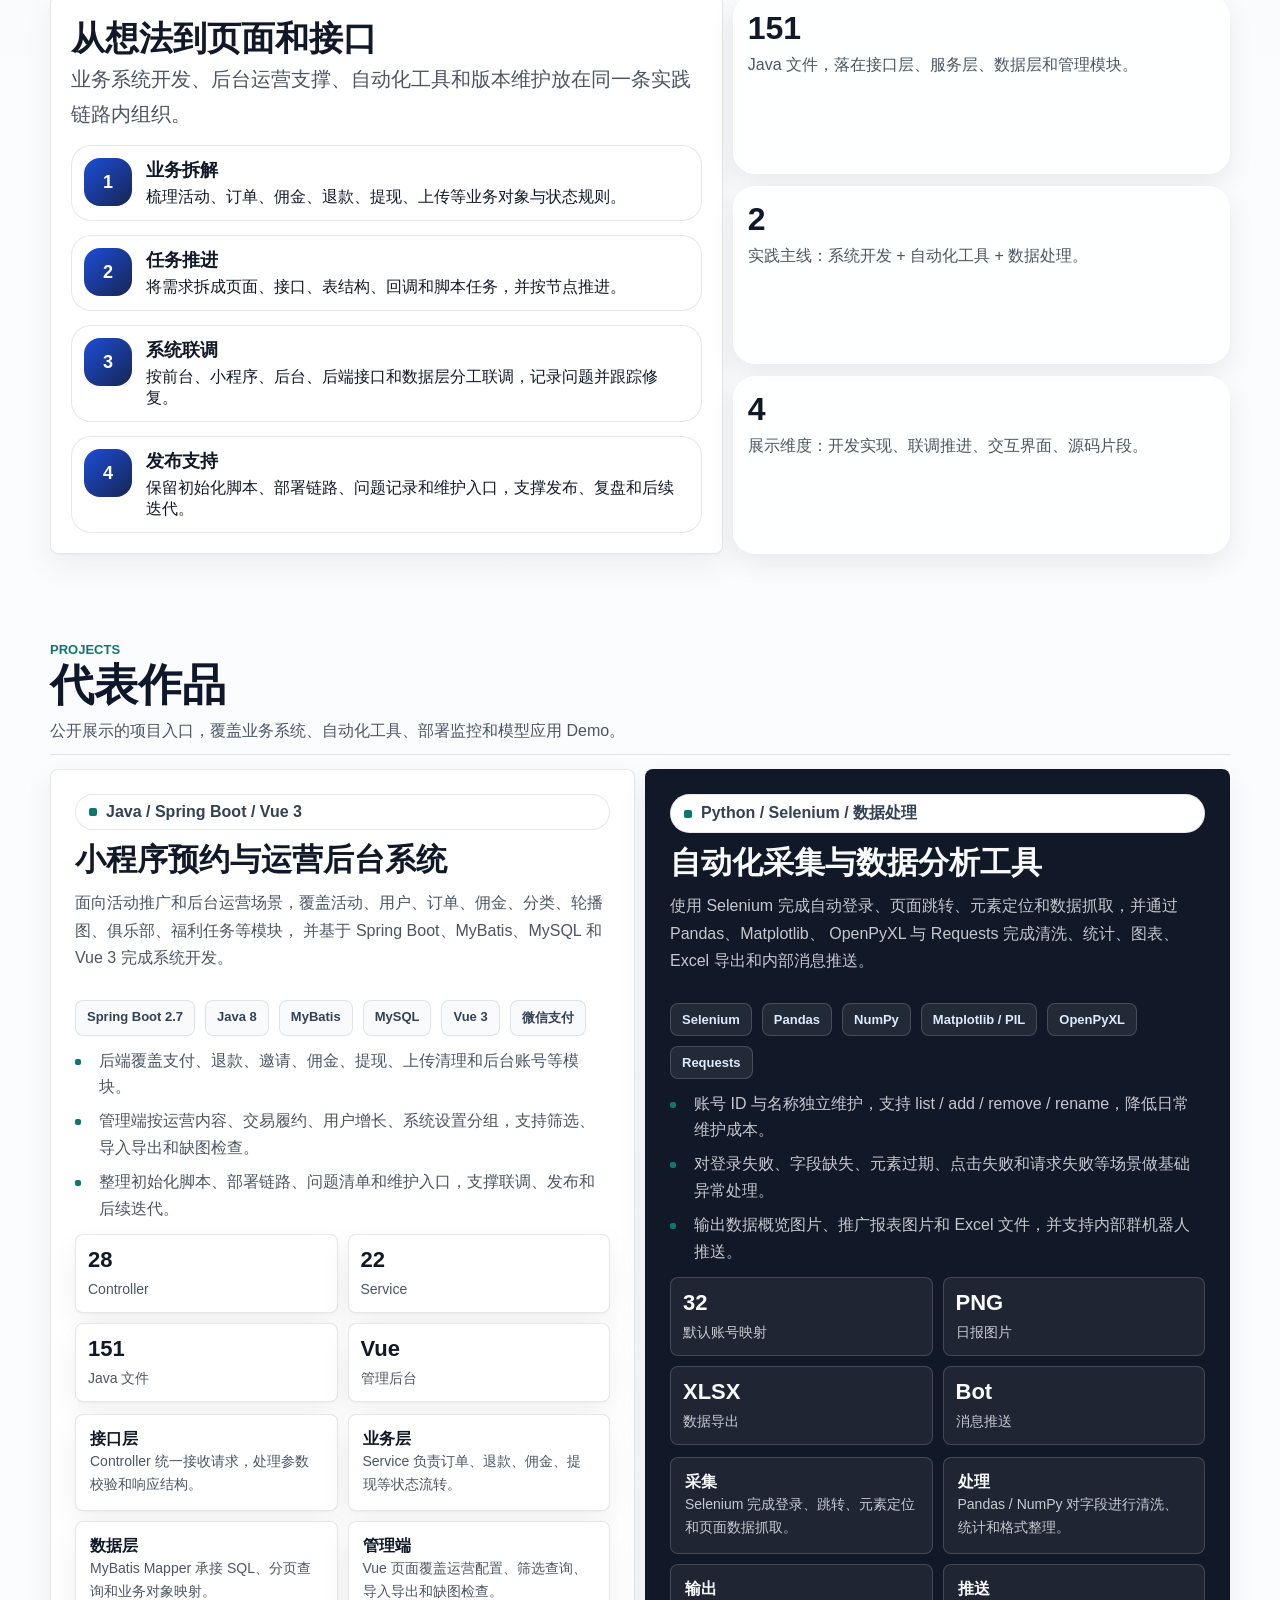
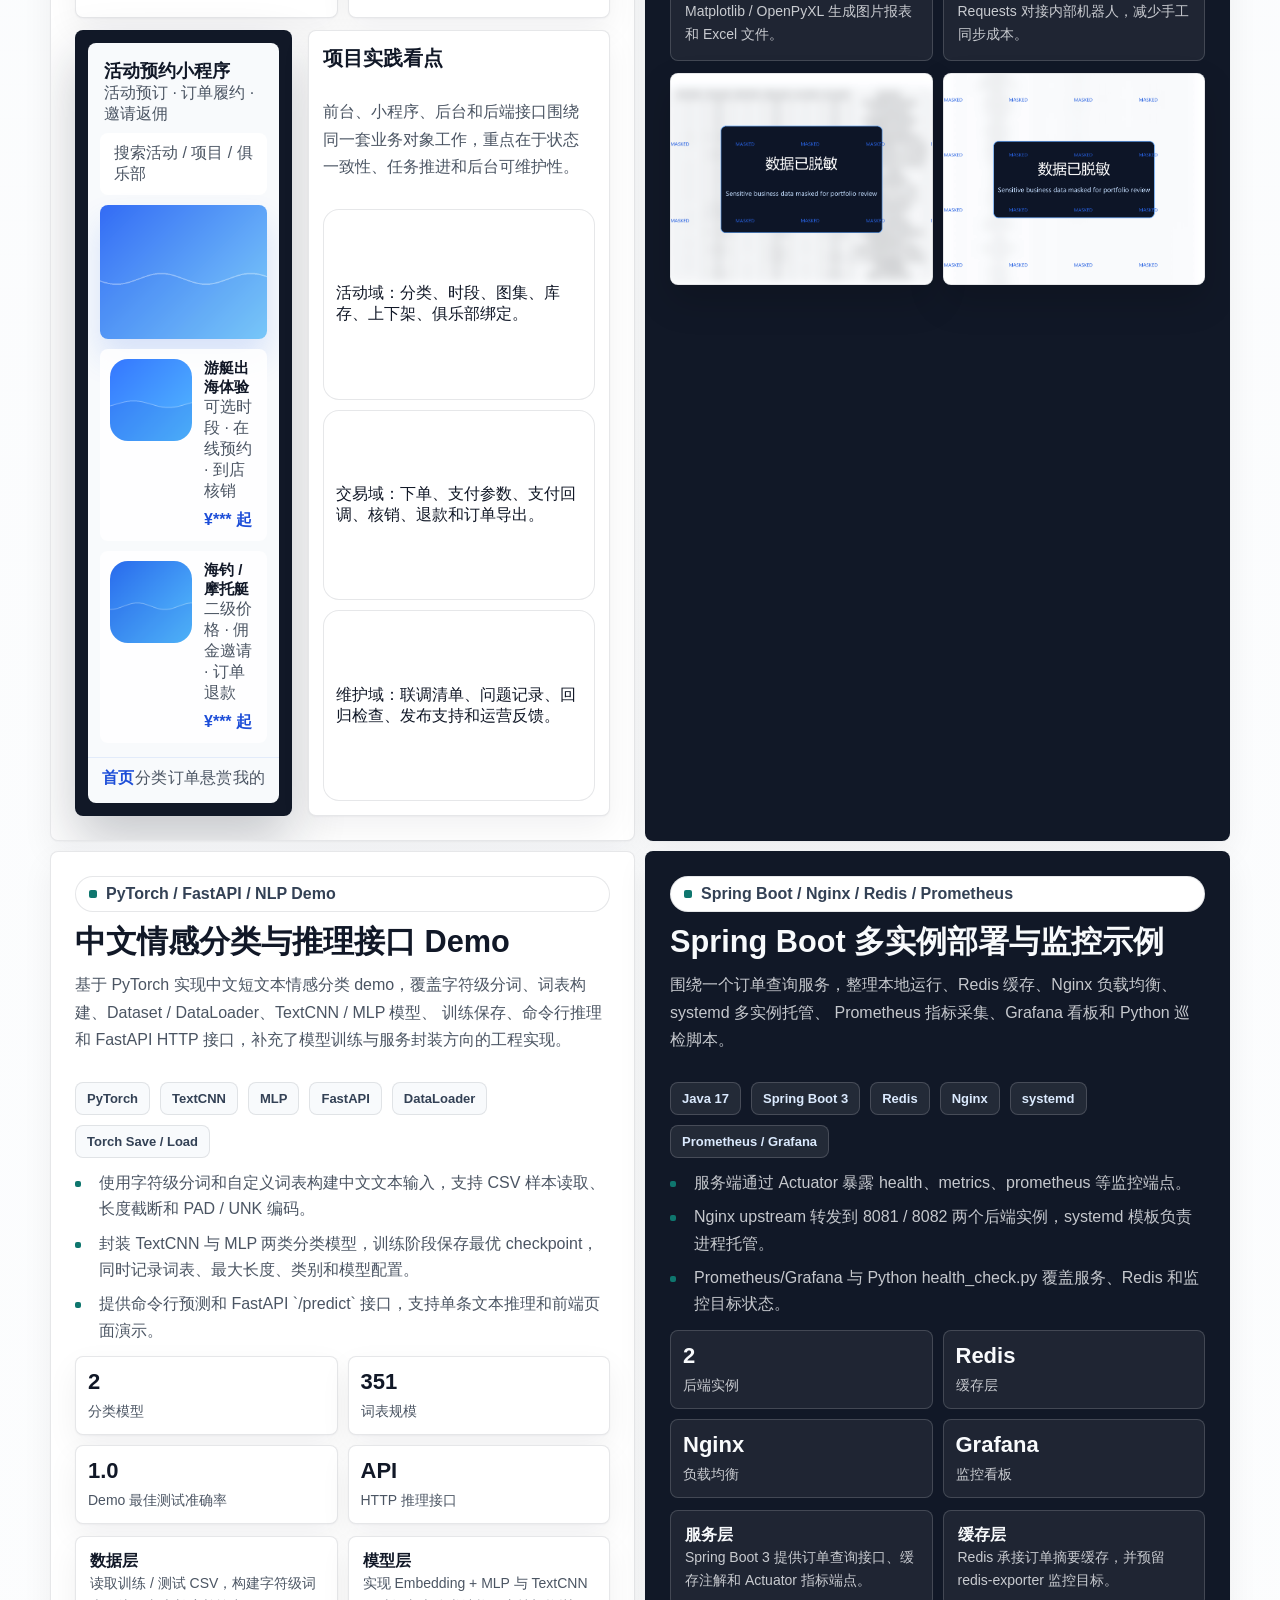
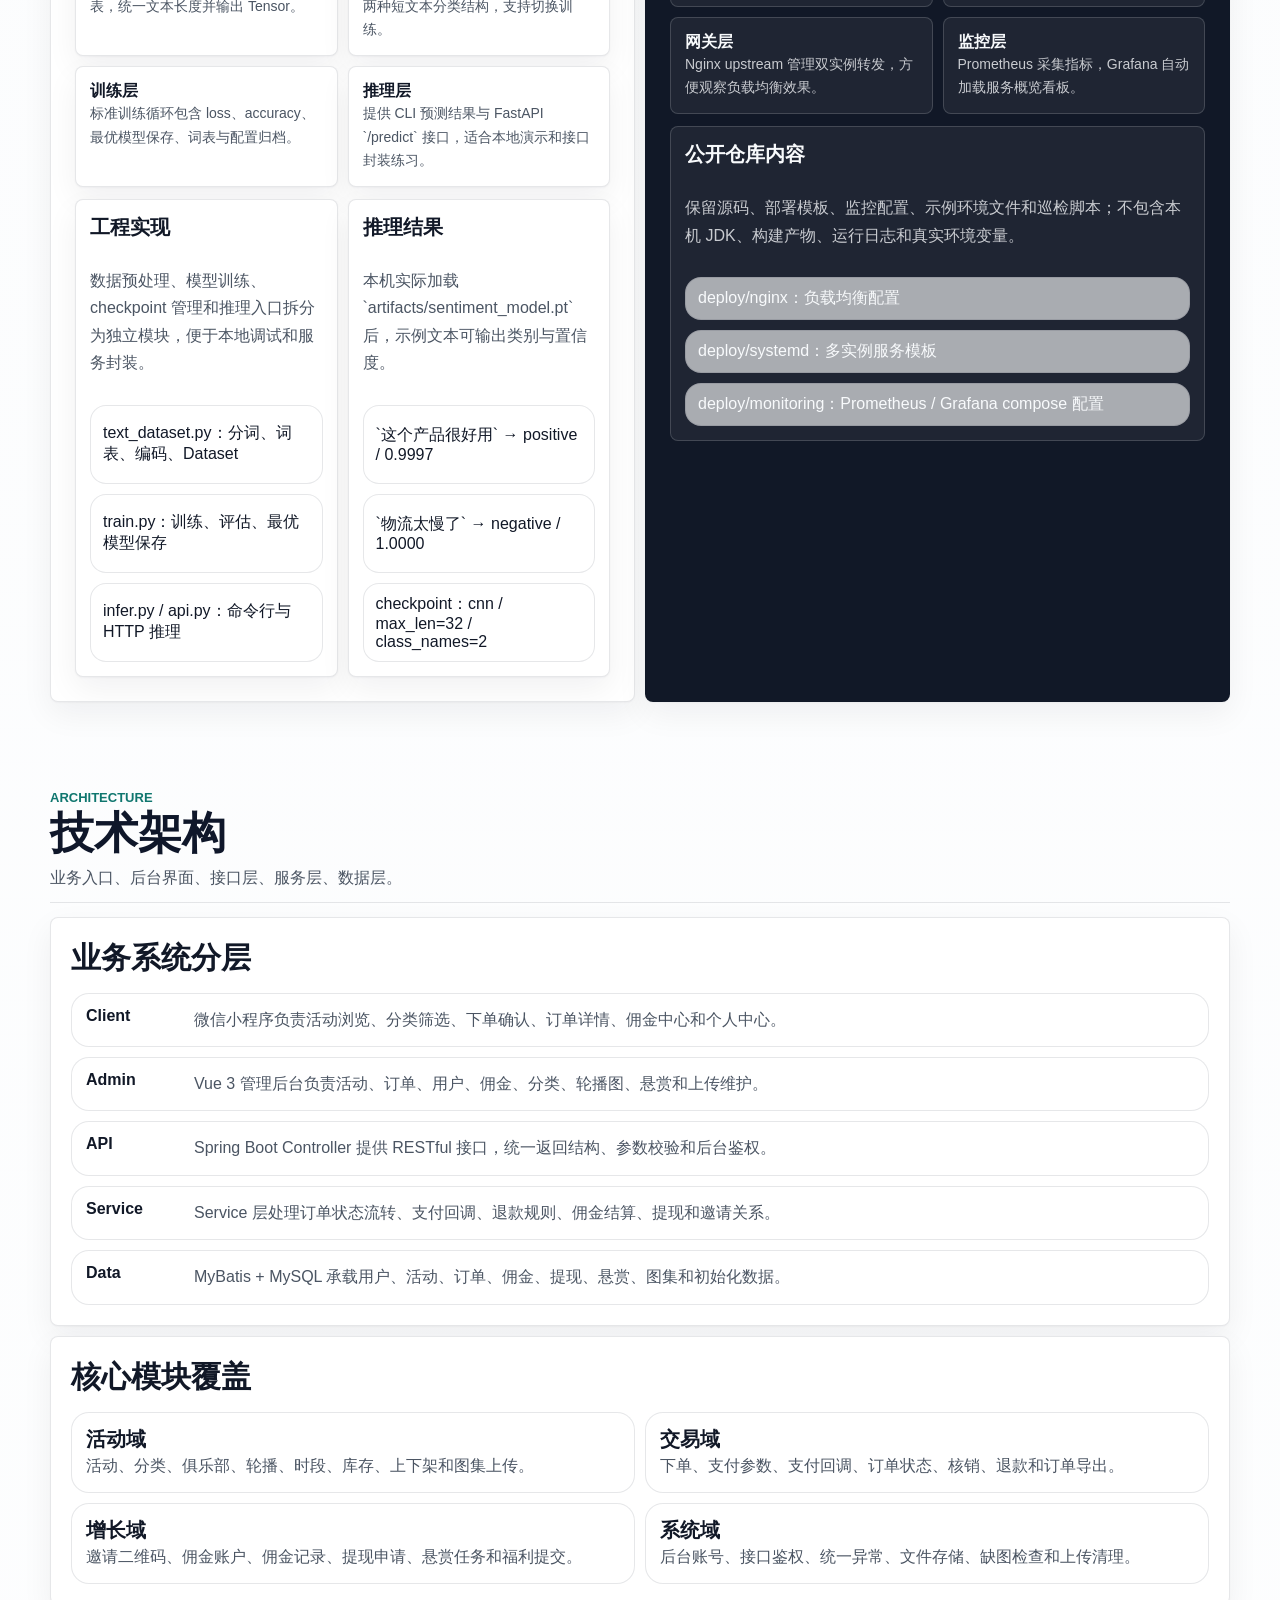
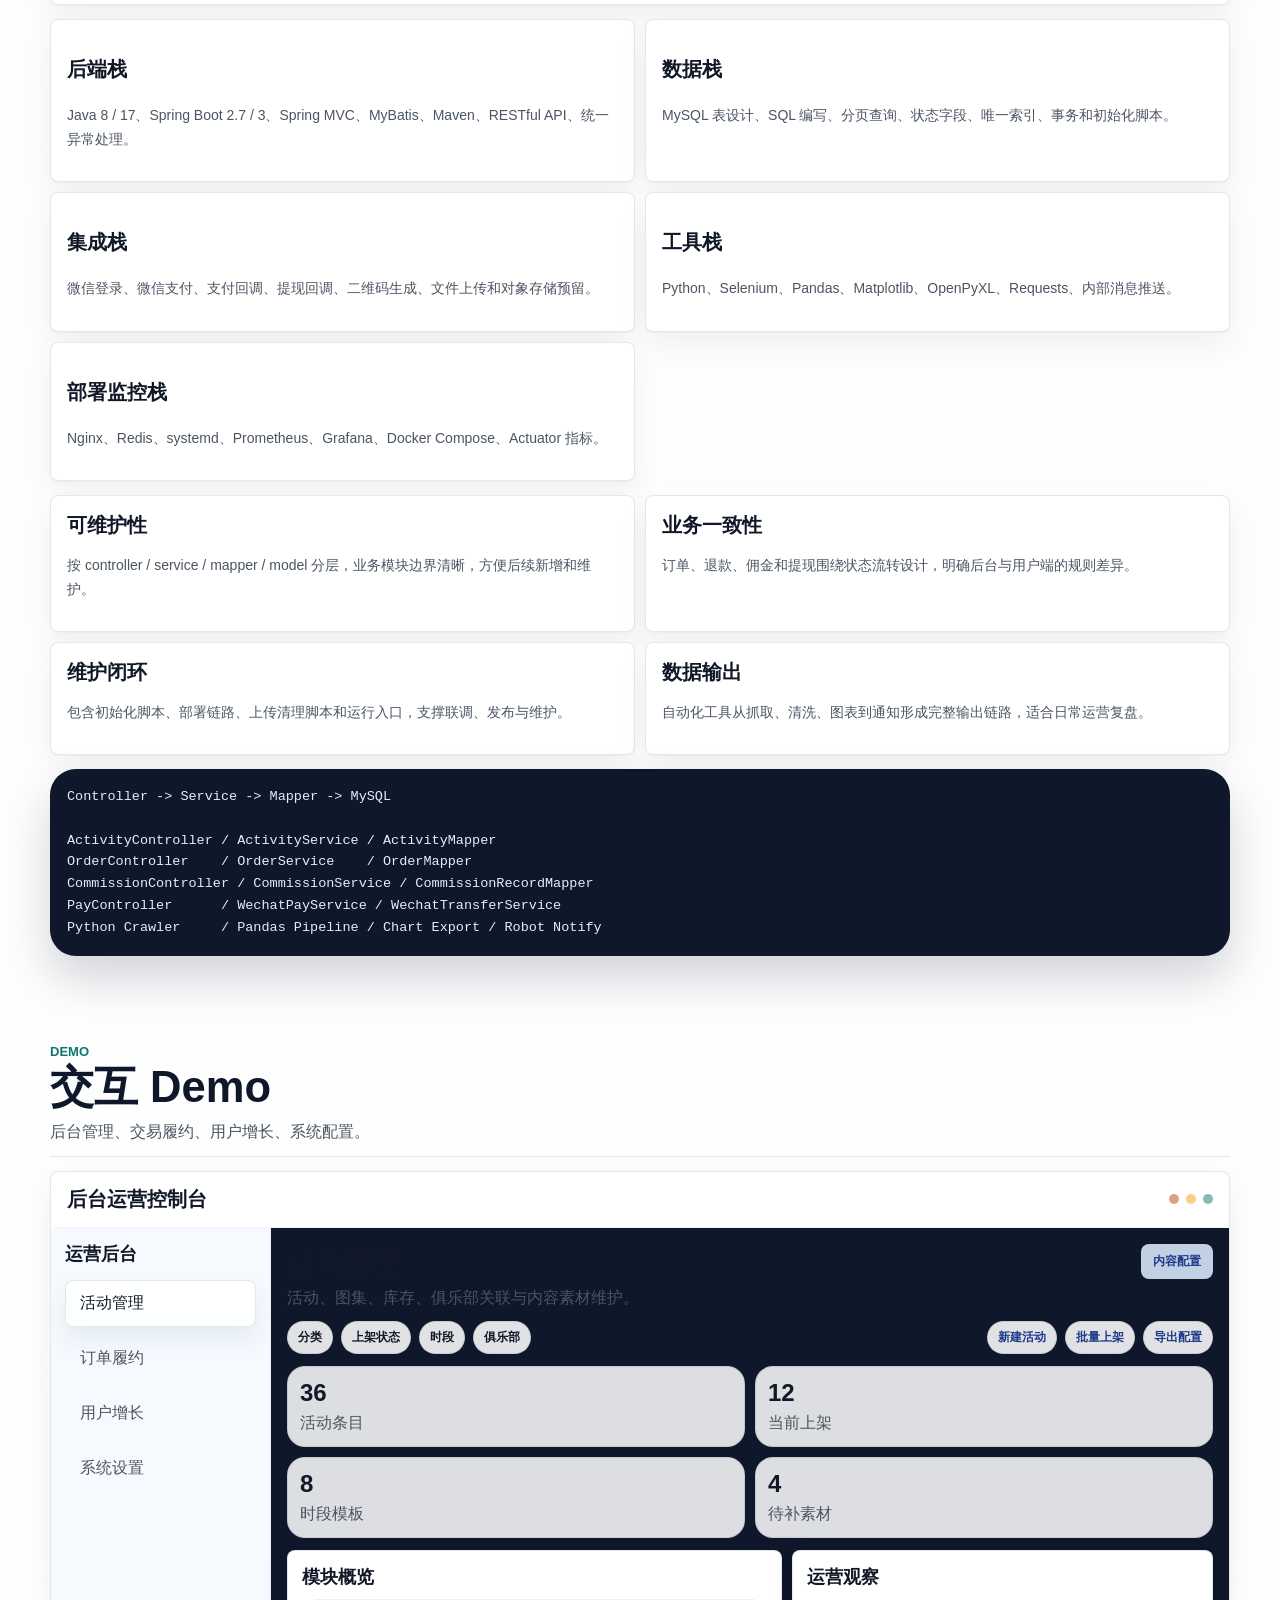
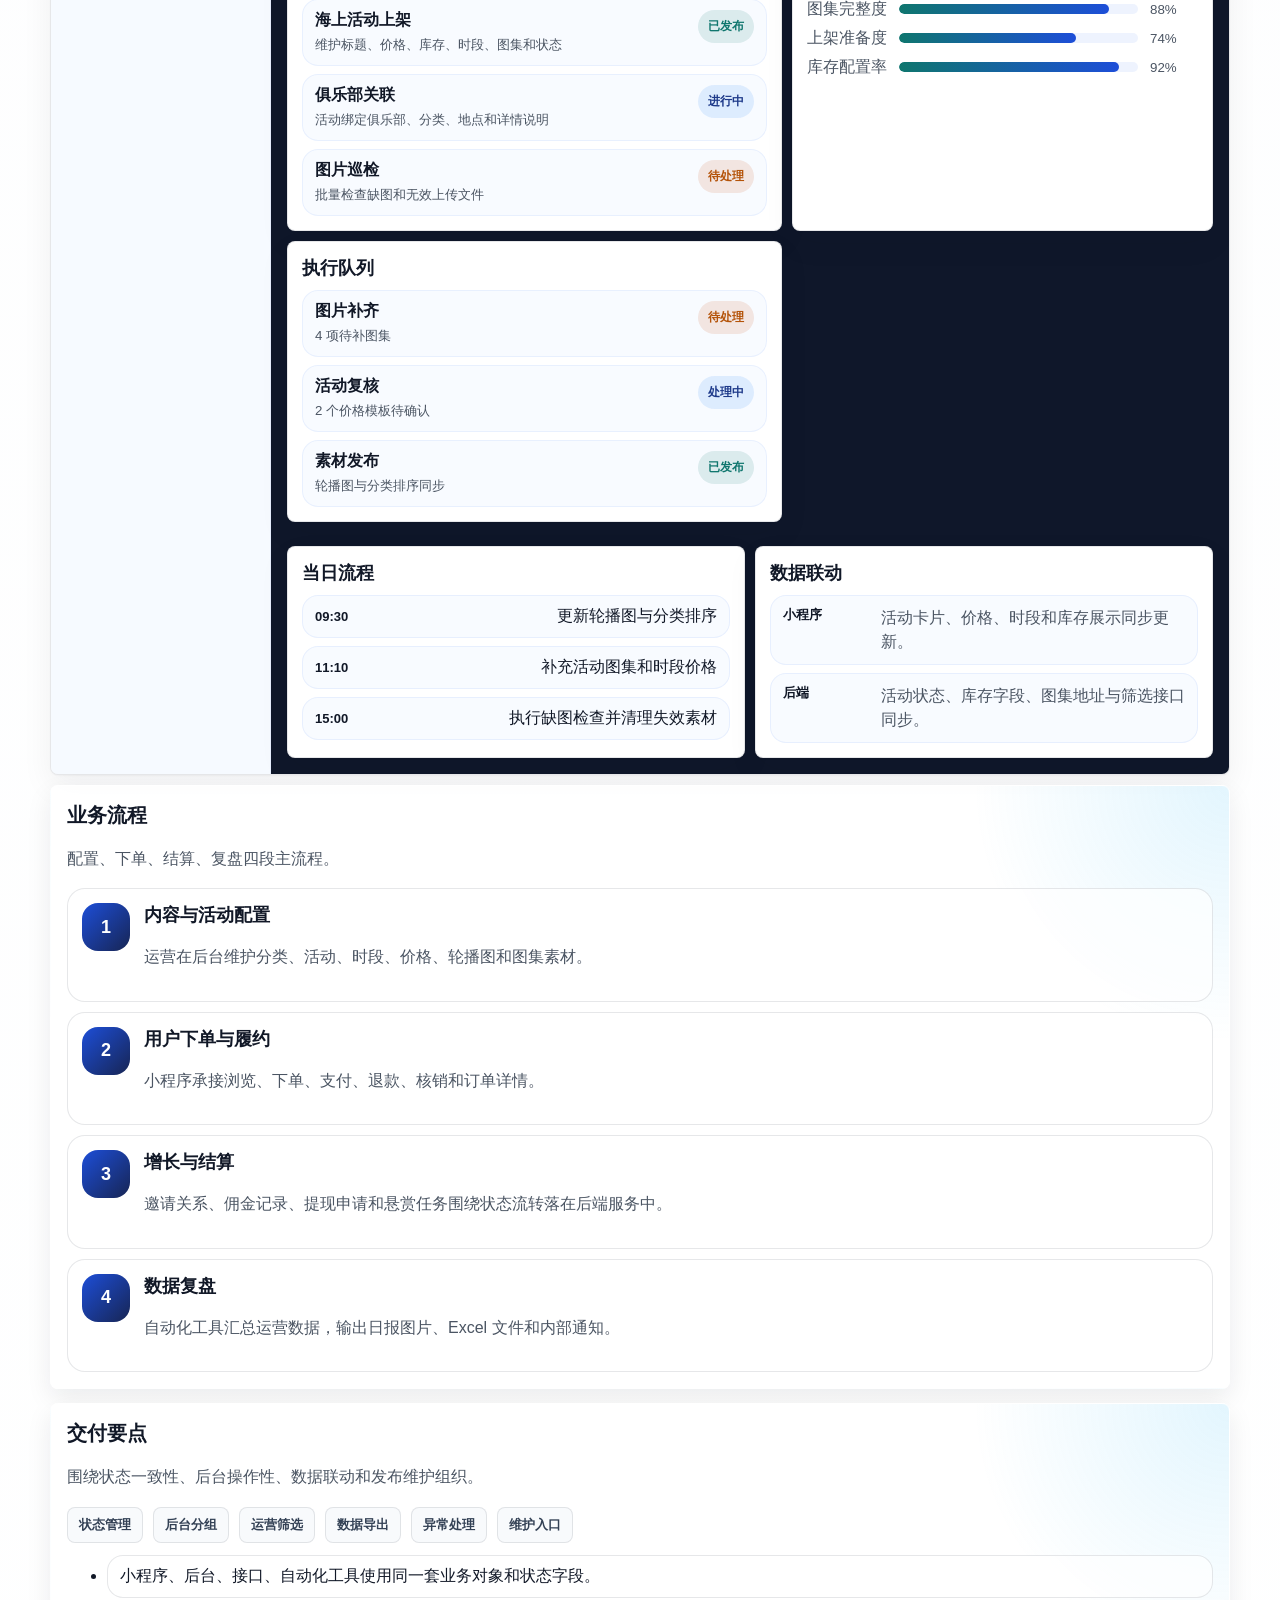
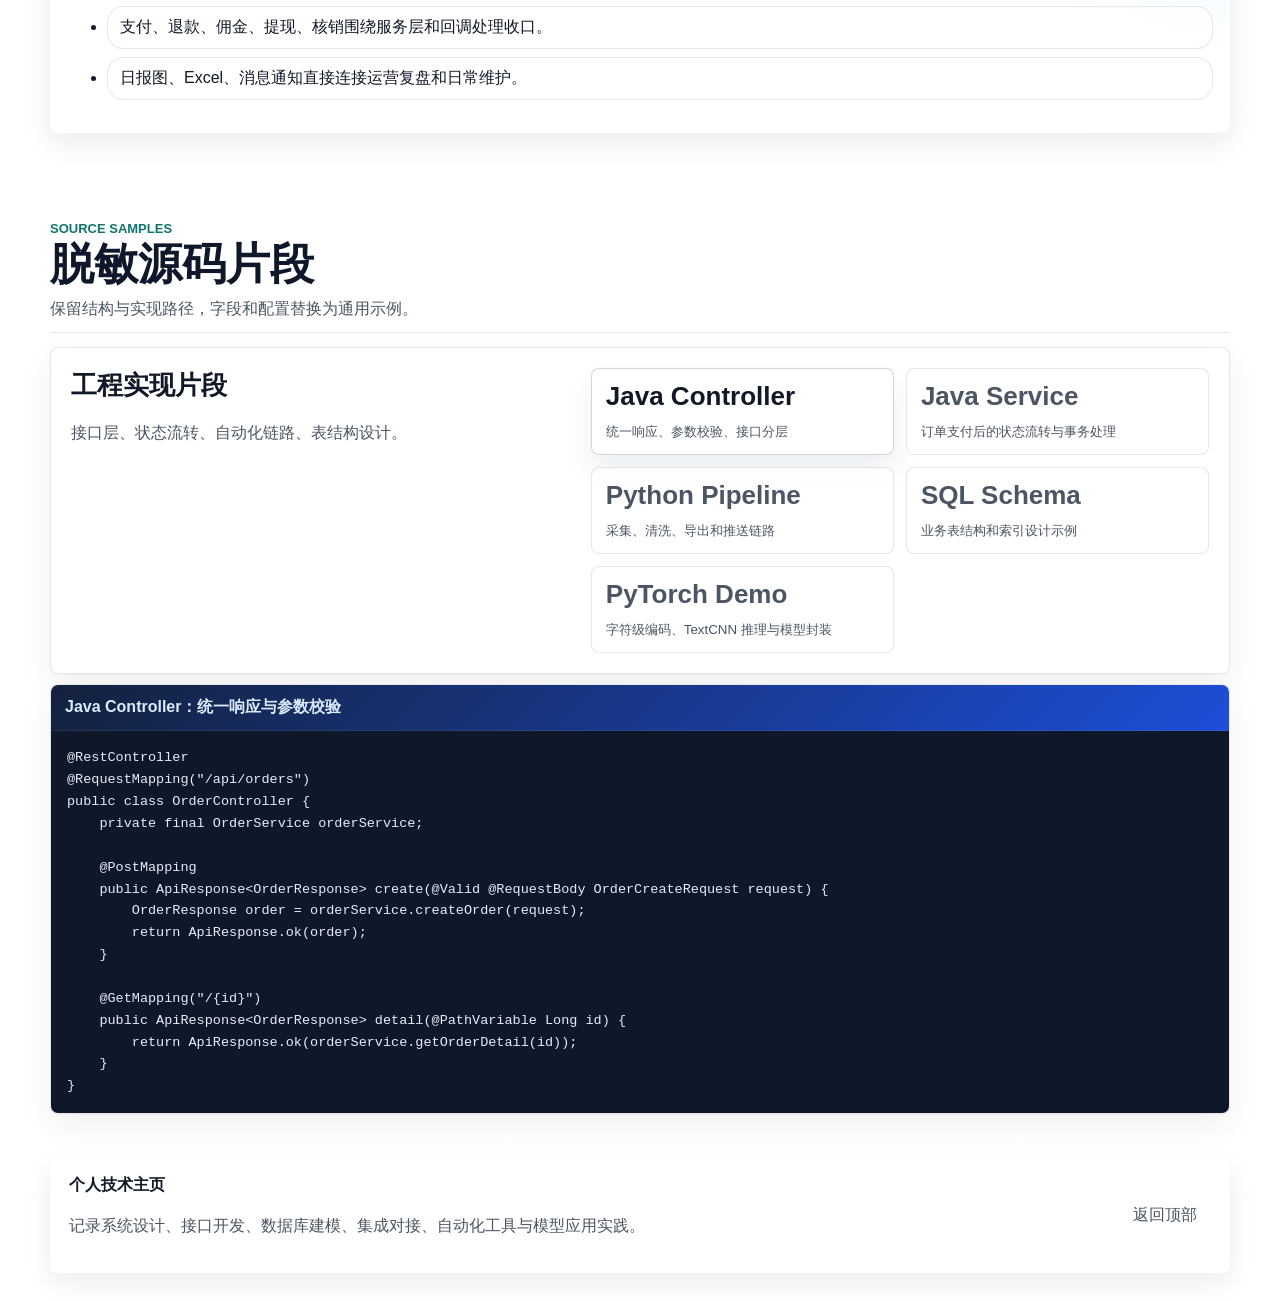
==== commit 7fb37cff: "Tighten portfolio spacing and interactions" ====
--- a/index.html
+++ b/index.html
@@ -2171,19 +2171,26 @@
       .nav-links a:hover,
       .footer-link:hover,
       .nav-links a:focus-visible,
-      .footer-link:focus-visible {
+      .footer-link:focus-visible,
+      .nav-links a.active {
         border-color: var(--line-strong);
         background: #f8fafc;
         outline: none;
       }
 
+      .nav-links a.active {
+        color: #0f172a;
+        background: #eef6ff;
+        box-shadow: inset 0 -2px 0 var(--accent);
+      }
+
       .hero {
-        padding: clamp(44px, 7vw, 82px) 0 24px;
+        padding: clamp(34px, 5.4vw, 60px) 0 14px;
       }
 
       .hero-grid {
         grid-template-columns: minmax(0, 1.06fr) minmax(340px, 0.74fr);
-        gap: clamp(22px, 4vw, 48px);
+        gap: clamp(18px, 3vw, 34px);
         align-items: center;
       }
 
@@ -2237,10 +2244,12 @@
         border-color: var(--line-strong);
         background: #fff;
         box-shadow: none;
+        transform: translateY(0);
       }
 
       .btn:hover {
         box-shadow: var(--shadow-md);
+        transform: translateY(-2px);
       }
 
       .btn.primary {
@@ -2332,16 +2341,17 @@
       .project-facts,
       .module-grid,
       .capability-grid {
-        gap: 16px;
+        gap: 10px;
       }
 
       section {
-        padding: clamp(56px, 8vw, 88px) 0;
+        padding: clamp(28px, 4vw, 44px) 0;
+        scroll-margin-top: 84px;
       }
 
       .section-head {
-        margin-bottom: 24px;
-        padding-bottom: 16px;
+        margin-bottom: 14px;
+        padding-bottom: 10px;
         border-bottom: 1px solid var(--line);
       }
 
@@ -2357,7 +2367,7 @@
       .project {
         display: grid;
         align-content: start;
-        gap: 14px;
+        gap: 12px;
         padding: clamp(18px, 2vw, 24px);
       }
 
@@ -2459,6 +2469,154 @@
       button:focus-visible {
         outline: 3px solid rgba(15, 118, 110, 0.26);
         outline-offset: 3px;
+      }
+
+      .hero-meta-card,
+      .metric,
+      .capability,
+      .ability-card,
+      .stack-card,
+      .proof-card,
+      .overview-card,
+      .timeline-card,
+      .blueprint,
+      .tech-panel,
+      .panel,
+      .project,
+      .dashboard-card,
+      .story-card,
+      .journey-card,
+      .project-fact,
+      .project-tech-item,
+      .mini-journal,
+      .source-copy,
+      .code-card {
+        transition:
+          transform 0.22s ease,
+          border-color 0.22s ease,
+          box-shadow 0.22s ease,
+          background 0.22s ease;
+      }
+
+      .hero-meta-card:hover,
+      .metric:hover,
+      .capability:hover,
+      .ability-card:hover,
+      .stack-card:hover,
+      .proof-card:hover,
+      .overview-card:hover,
+      .timeline-card:hover,
+      .blueprint:hover,
+      .tech-panel:hover,
+      .panel:hover,
+      .project:hover,
+      .dashboard-card:hover,
+      .story-card:hover,
+      .journey-card:hover,
+      .project-fact:hover,
+      .project-tech-item:hover,
+      .mini-journal:hover,
+      .source-copy:hover,
+      .code-card:hover {
+        border-color: rgba(15, 118, 110, 0.28);
+        box-shadow: 0 2px 6px rgba(15, 23, 42, 0.05), 0 18px 42px rgba(15, 23, 42, 0.1);
+        transform: translateY(-3px);
+      }
+
+      .project.dark:hover {
+        border-color: rgba(255, 255, 255, 0.26);
+        background: #0f172a;
+      }
+
+      .tech-ribbon span,
+      .skill-cloud span,
+      .ability-tags span,
+      .tag,
+      .stack-tags span,
+      .experience-tags span,
+      .source-switch button,
+      .admin-side button {
+        transition:
+          transform 0.18s ease,
+          border-color 0.18s ease,
+          background 0.18s ease,
+          color 0.18s ease;
+      }
+
+      .tech-ribbon span:hover,
+      .skill-cloud span:hover,
+      .ability-tags span:hover,
+      .tag:hover,
+      .stack-tags span:hover,
+      .experience-tags span:hover {
+        border-color: rgba(15, 118, 110, 0.3);
+        color: #0f766e;
+        background: #ecfdf5;
+        transform: translateY(-1px);
+      }
+
+      .source-switch button:hover,
+      .admin-side button:hover {
+        transform: translateX(2px);
+      }
+
+      .is-tapping {
+        transform: scale(0.98);
+      }
+
+      .project,
+      .overview-card,
+      .story-card,
+      .blueprint,
+      .tech-panel,
+      .panel,
+      .source-copy,
+      .code-card {
+        animation: cardSettle 0.46s ease both;
+      }
+
+      .reveal {
+        opacity: 0;
+        transform: translateY(14px);
+        transition:
+          opacity 0.42s ease,
+          transform 0.42s ease;
+      }
+
+      .reveal.in {
+        opacity: 1;
+        transform: translateY(0);
+      }
+
+      @keyframes cardSettle {
+        from {
+          opacity: 0.88;
+          transform: translateY(6px);
+        }
+        to {
+          opacity: 1;
+          transform: translateY(0);
+        }
+      }
+
+      @media (prefers-reduced-motion: reduce) {
+        html {
+          scroll-behavior: auto;
+        }
+
+        *,
+        *::before,
+        *::after {
+          animation-duration: 0.001ms !important;
+          animation-iteration-count: 1 !important;
+          scroll-behavior: auto !important;
+          transition-duration: 0.001ms !important;
+        }
+
+        .reveal {
+          opacity: 1;
+          transform: none;
+        }
       }
 
       @media (max-width: 1080px) {
@@ -3867,6 +4025,52 @@
         });
       });
 
+      const interactiveNodes = document.querySelectorAll(".btn, .nav-links a, .tag, .source-switch button, .admin-side button");
+      interactiveNodes.forEach((node) => {
+        node.addEventListener("pointerdown", () => node.classList.add("is-tapping"));
+        ["pointerup", "pointercancel", "pointerleave", "blur"].forEach((eventName) => {
+          node.addEventListener(eventName, () => node.classList.remove("is-tapping"));
+        });
+      });
+
+      const navLinks = document.querySelectorAll(".nav-links a[href^='#']");
+      const pageSections = [...navLinks]
+        .map((link) => document.querySelector(link.getAttribute("href")))
+        .filter(Boolean);
+
+      function setActiveNav(id) {
+        navLinks.forEach((link) => {
+          link.classList.toggle("active", link.getAttribute("href") === `#${id}`);
+        });
+      }
+
+      function updateActiveNav() {
+        const marker = window.scrollY + 112;
+        const current = pageSections.reduce((active, section) => {
+          return section.offsetTop <= marker ? section : active;
+        }, pageSections[0]);
+        if (current) {
+          setActiveNav(current.id);
+        }
+      }
+
+      let navTicking = false;
+      window.addEventListener("scroll", () => {
+        if (navTicking) return;
+        navTicking = true;
+        window.requestAnimationFrame(() => {
+          updateActiveNav();
+          navTicking = false;
+        });
+      }, { passive: true });
+      window.addEventListener("hashchange", updateActiveNav);
+      window.addEventListener("load", updateActiveNav);
+      navLinks.forEach((link) => link.addEventListener("click", () => {
+        setActiveNav(link.getAttribute("href").slice(1));
+      }));
+      updateActiveNav();
+      window.setTimeout(updateActiveNav, 160);
+
       const revealNodes = document.querySelectorAll(".reveal");
       if ("IntersectionObserver" in window) {
         const observer = new IntersectionObserver((entries) => {
